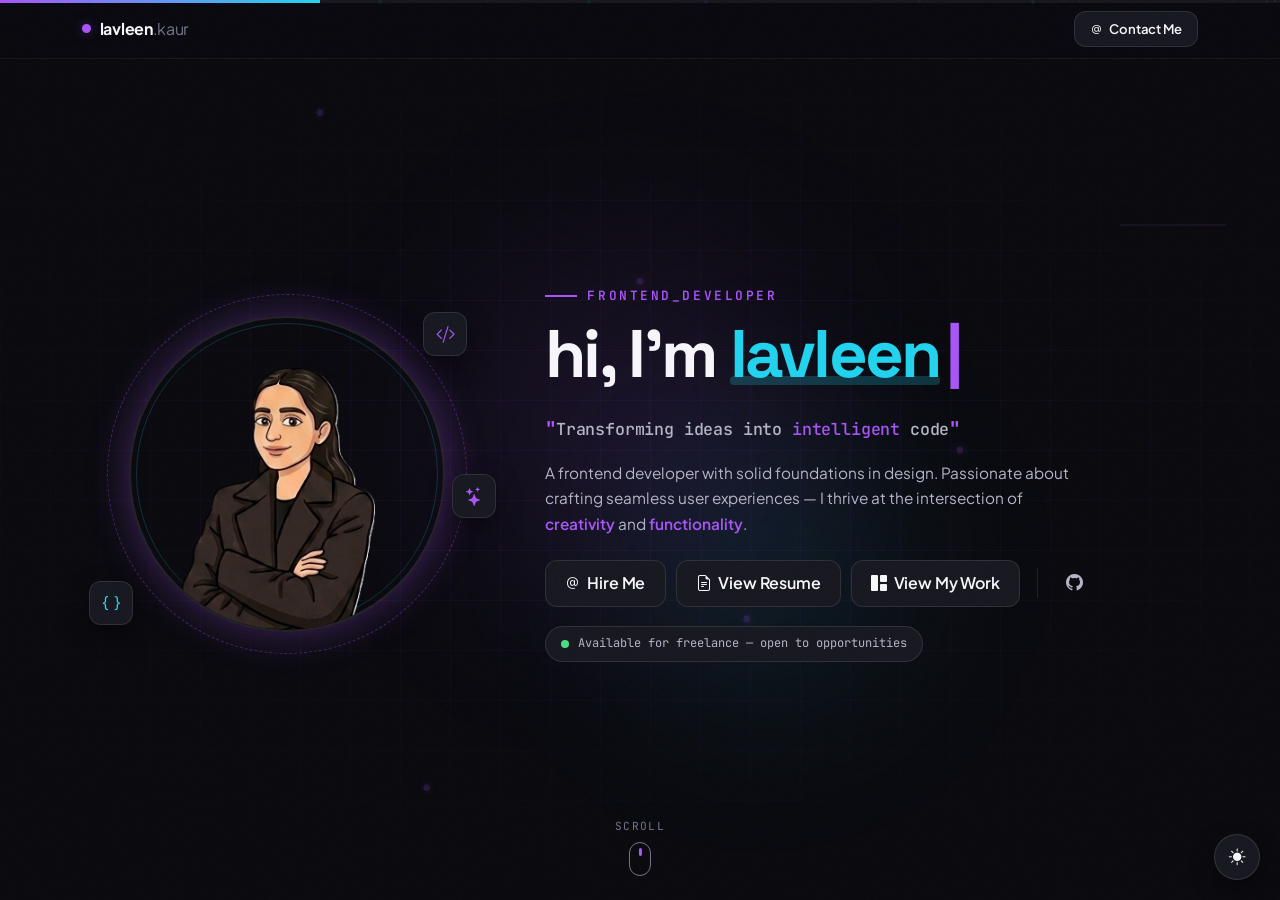
==== index.html @ 046f82e0 "Update project descriptions and types in index.html" ====
<!DOCTYPE html>
<html lang="en" data-theme="dark">

<head>
  <!-- ==== PRIMARY META ==== -->
  <meta charset="UTF-8" />
  <meta http-equiv="X-UA-Compatible" content="IE=edge" />
  <meta name="viewport" content="width=device-width, initial-scale=1.0, viewport-fit=cover" />
  <title>Lavleen Kaur | Frontend Developer Portfolio — HTML, CSS, Bootstrap, JavaScript</title>
  <meta name="description"
    content="Hey, I'm Lavleen — a frontend developer crafting seamless user experiences with HTML, CSS, Bootstrap, and JavaScript. Based in Chandigarh, open to freelance worldwide." />
  <meta name="keywords"
    content="Lavleen Kaur, Frontend Developer Chandigarh, Web Developer Punjab, HTML CSS JavaScript Developer, Bootstrap Developer, Figma to Code, Responsive Web Design, Freelance, BCA Student" />
  <meta name="author" content="Lavleen Kaur" />
  <meta name="robots" content="index, follow, max-image-preview:large" />
  <meta name="theme-color" content="#0a0a0f" />
  <link rel="canonical" href="https://lavleenkaur-13.github.io/lavleenkaur_portfolio/" />

  <!-- ==== OG / TWITTER ==== -->
  <meta property="og:type" content="website" />
  <meta property="og:url" content="https://lavleenkaur-13.github.io/lavleenkaur_portfolio/" />
  <meta property="og:title" content="Lavleen Kaur | Frontend Developer Portfolio" />
  <meta property="og:description"
    content="Hey, I'm Lavleen — a frontend developer crafting seamless user experiences." />
  <meta property="og:image"
    content="https://lavleenkaur-13.github.io/lavleenkaur_portfolio/og-image.svg" />
  <meta property="og:image:type" content="image/svg+xml" />
  <meta property="og:image:alt" content="Lavleen Kaur — Frontend Developer Portfolio" />
  <meta property="og:image:width" content="1200" />
  <meta property="og:image:height" content="630" />
  <meta property="og:site_name" content="Lavleen Kaur Portfolio" />
  <meta name="twitter:card" content="summary_large_image" />
  <meta name="twitter:title" content="Lavleen Kaur | Frontend Developer Portfolio" />
  <meta name="twitter:description" content="Frontend developer from Chandigarh. Open to freelance." />
  <meta name="twitter:image"
    content="https://lavleenkaur-13.github.io/lavleenkaur_portfolio/og-image.svg" />

  <!-- ==== ICONS ==== -->
  <link rel="icon" type="image/svg+xml" href="favicon.svg" />
  <link rel="apple-touch-icon" href="favicon.svg" />
  <link rel="manifest" href="site.webmanifest" />

  <!-- ==== FONTS ==== -->
  <link rel="preconnect" href="https://fonts.googleapis.com" />
  <link rel="preconnect" href="https://fonts.gstatic.com" crossorigin />
  <link rel="preconnect" href="https://cdn.jsdelivr.net" />
  <link
    href="https://fonts.googleapis.com/css2?family=Plus+Jakarta+Sans:wght@300;400;500;600;700;800&family=JetBrains+Mono:wght@400;500;600&family=Space+Grotesk:wght@500;600;700&display=swap"
    rel="stylesheet" />

  <!-- ==== BOOTSTRAP + ICONS ==== -->
  <link href="https://cdn.jsdelivr.net/npm/bootstrap@5.3.3/dist/css/bootstrap.min.css" rel="stylesheet" />
  <link rel="stylesheet" href="https://cdn.jsdelivr.net/npm/bootstrap-icons@1.11.3/font/bootstrap-icons.css" />

  <link rel="stylesheet" href="style.css" />

  <!-- ==== JSON-LD ==== -->
  <script type="application/ld+json">
  {
    "@context": "https://schema.org",
    "@type": "Person",
    "name": "Lavleen Kaur",
    "url": "https://lavleenkaur-13.github.io/lavleenkaur_portfolio/",
    "jobTitle": "Frontend Developer",
    "description": "Frontend Developer specializing in HTML5, CSS3, Bootstrap 5, and JavaScript.",
    "address": {"@type": "PostalAddress", "addressLocality": "Chandigarh", "addressRegion": "Chandigarh", "addressCountry": "IN"},
    "knowsAbout": ["HTML5", "CSS3", "Bootstrap 5", "JavaScript", "Responsive Web Design", "Figma to Code", "GitHub"],
    "affiliation": {"@type": "EducationalOrganization", "name": "Guru Kashi University"},
    "sameAs": ["https://github.com/lavleenkaur-13"]
  }
  </script>

  <script>
    (function () {
      var saved = localStorage.getItem('theme');
      if (saved === 'light') document.documentElement.setAttribute('data-theme', 'light');
    })();
  </script>

  <!-- ==== INLINE PAGE LOADER (renders before anything) ==== -->
  <style>
    #pageLoader {
      position: fixed;
      inset: 0;
      background: #0a0a0f;
      z-index: 99999;
      display: flex;
      align-items: center;
      justify-content: center;
      flex-direction: column;
      gap: 24px;
      transition: opacity 0.5s ease, visibility 0.5s ease;
    }

    html[data-theme="light"] #pageLoader {
      background: #fafafc;
    }

    #pageLoader.is-loaded {
      opacity: 0;
      visibility: hidden;
      pointer-events: none;
    }

    .pl-logo {
      width: 64px;
      height: 64px;
      border-radius: 14px;
      background: linear-gradient(135deg, #a855f7, #22d3ee);
      display: flex;
      align-items: center;
      justify-content: center;
      color: #0a0a0f;
      font-family: -apple-system, BlinkMacSystemFont, 'Segoe UI', Roboto, sans-serif;
      font-size: 28px;
      font-weight: 800;
      letter-spacing: -1px;
      animation: plPulse 1.4s ease-in-out infinite;
      box-shadow: 0 0 40px rgba(168, 85, 247, 0.4);
    }

    .pl-dots {
      display: flex;
      gap: 6px;
    }

    .pl-dots span {
      width: 6px;
      height: 6px;
      border-radius: 50%;
      background: #a855f7;
      animation: plDot 1.2s ease-in-out infinite;
    }

    .pl-dots span:nth-child(2) {
      animation-delay: 0.15s;
      background: #b375ed;
    }

    .pl-dots span:nth-child(3) {
      animation-delay: 0.3s;
      background: #22d3ee;
    }

    @keyframes plPulse {

      0%,
      100% {
        transform: scale(1);
        box-shadow: 0 0 40px rgba(168, 85, 247, 0.4);
      }

      50% {
        transform: scale(1.06);
        box-shadow: 0 0 60px rgba(168, 85, 247, 0.6);
      }
    }

    @keyframes plDot {

      0%,
      80%,
      100% {
        transform: scale(0.6);
        opacity: 0.4;
      }

      40% {
        transform: scale(1);
        opacity: 1;
      }
    }

    @media (prefers-reduced-motion: reduce) {

      .pl-logo,
      .pl-dots span {
        animation: none;
      }
    }
  </style>
</head>

<body>

  <div id="pageLoader" aria-hidden="true">
    <div class="pl-logo">LK</div>
    <div class="pl-dots"><span></span><span></span><span></span></div>
  </div>

  <script>
    // Hide loader when page is fully loaded
    window.addEventListener('load', function () {
      var loader = document.getElementById('pageLoader');
      if (loader) {
        setTimeout(function () { loader.classList.add('is-loaded'); }, 250);
        setTimeout(function () { loader.remove(); }, 900);
      }
    });
    // Safety: hide loader after 4s even if load event never fires
    setTimeout(function () {
      var loader = document.getElementById('pageLoader');
      if (loader) loader.classList.add('is-loaded');
    }, 4000);
  </script>

  <!-- ==== SCROLL PROGRESS BAR ==== -->
  <div class="scroll-progress" aria-hidden="true">
    <div class="scroll-progress-bar" id="scrollProgress"></div>
  </div>

  <!-- ==== CUSTOM CURSOR (desktop only, JS-driven) ==== -->
  <div class="cursor-dot" aria-hidden="true"></div>
  <div class="cursor-ring" aria-hidden="true"></div>

  <!-- ==== NOISE OVERLAY ==== -->
  <div class="noise-overlay" aria-hidden="true"></div>
  <!-- ==== THEME TOGGLE ==== -->
  <button id="themeToggle" class="theme-toggle" aria-label="Toggle theme">
    <i class="bi bi-sun-fill toggle-icon-sun"></i>
    <i class="bi bi-moon-stars-fill toggle-icon-moon"></i>
  </button>

  <!-- ==== MINIMAL NAVBAR — brand left, Contact right ==== -->
  <nav id="mainNav" class="navbar fixed-top custom-navbar">
    <div class="container d-flex justify-content-between align-items-center">
      <a class="navbar-brand" href="#" data-goto="0">
        <span class="brand-dot"></span><span class="brand-text">lavleen<span class="brand-accent">.kaur</span></span>
      </a>
      <a class="btn btn-primary-cta btn-sm" href="#" data-goto="3"><i class="bi bi-at"></i> Contact Me</a>
    </div>
  </nav>

  <!-- ==== GLOBAL ANIMATED BACKGROUND (behind all sections) ==== -->
  <div class="global-bg" aria-hidden="true">
    <div class="bg-grid"></div>
    <div class="bg-glow bg-glow-1"></div>
    <div class="bg-glow bg-glow-2"></div>
    <div class="bg-particles" id="particles"></div>
    <div class="bg-circuit">
      <svg viewBox="0 0 1200 800" xmlns="http://www.w3.org/2000/svg" preserveAspectRatio="none">
        <path class="circuit-path" d="M50,100 L300,100 L300,250 L600,250 L600,400 L900,400 L900,200 L1150,200"
          stroke="currentColor" stroke-width="1" fill="none" />
        <path class="circuit-path circuit-path-2" d="M100,700 L400,700 L400,550 L700,550 L700,650 L1100,650"
          stroke="currentColor" stroke-width="1" fill="none" />
        <circle class="circuit-node" cx="300" cy="100" r="3" fill="currentColor" />
        <circle class="circuit-node" cx="600" cy="250" r="3" fill="currentColor" />
        <circle class="circuit-node" cx="900" cy="400" r="3" fill="currentColor" />
        <circle class="circuit-node" cx="400" cy="700" r="3" fill="currentColor" />
        <circle class="circuit-node" cx="700" cy="550" r="3" fill="currentColor" />
      </svg>
    </div>
  </div>

  <!-- ==== SCROLL HINT (shows on hero) ==== -->
  <div class="scroll-hint" id="scrollHint">
    <span class="mono-font">scroll</span>
    <div class="scroll-mouse">
      <div class="scroll-mouse-dot"></div>
    </div>
  </div>

  <!-- =====================================
       FULLSCREEN SECTIONS
       ===================================== -->
  <main class="fullpage" id="fullpage">

    <!-- ============= SECTION 0 — HERO ============= -->
    <section class="page" data-section="0" id="hero">
      <div class="page-content">
        <div class="hero-split">
          <!-- LEFT: Bitmoji -->
          <div class="hero-left">
            <div class="bitmoji-wrap" data-anim="zoom-rotate">
              <div class="bitmoji-ring"></div>
              <div class="bitmoji-ring bitmoji-ring-2"></div>
              <div class="bitmoji-inner">
                <img src="bitmoji.png" alt="Lavleen's Bitmoji waving"
                  onerror="this.style.display='none';this.nextElementSibling.style.display='flex';" />
                <div class="avatar-fallback" style="display:none;">
                  <span class="wave-emoji">👋</span>
                </div>
              </div>
              <div class="float-badge float-badge-1" data-anim="float-in" data-delay="3">
                <i class="bi bi-code-slash"></i>
              </div>
              <div class="float-badge float-badge-2" data-anim="float-in" data-delay="4">
                <i class="bi bi-braces"></i>
              </div>
              <div class="float-badge float-badge-3" data-anim="float-in" data-delay="5">
                <i class="bi bi-stars"></i>
              </div>
            </div>
          </div>

          <!-- RIGHT: Text content -->
          <div class="hero-right">
            <p class="hero-eyebrow mono-font" data-anim="slide-right" data-delay="1">
              <span class="eyebrow-dash"></span>
              <span data-scramble>FRONTEND_DEVELOPER</span>
            </p>

            <h1 class="hero-greeting" data-anim="type-effect" data-delay="2">
              <span class="visually-hidden">Lavleen Kaur — Frontend Developer in Chandigarh, India</span>
              <span class="type-line" aria-hidden="true">hi, I'm <span class="hero-name">lavleen</span><span
                  class="type-cursor">|</span></span>
            </h1>

            <p class="hero-tagline mono-font" data-anim="blur-up" data-delay="3">
              <span class="quote-mark">"</span>Transforming ideas into <span class="accent-text">intelligent</span>
              code<span class="quote-mark">"</span>
            </p>

            <p class="hero-desc" data-anim="blur-up" data-delay="4">
              A frontend developer with solid foundations in design.
              Passionate about crafting seamless user experiences — I thrive at the
              intersection of <em>creativity</em> and <em>functionality</em>.
            </p>

            <div class="hero-cta" data-anim="stagger-up" data-delay="5">
              <a href="https://mail.google.com/mail/?view=cm&fs=1&to=lavleen.kaur17@gmail.com" target="_blank"
                rel="noopener" class="btn btn-primary-cta stagger-item">
                <i class="bi bi-at" aria-hidden="true"></i> Hire Me
              </a>
              <a href="lavleen-kaur-resume.pdf" target="_blank" rel="noopener"
                class="btn btn-secondary-cta stagger-item" aria-label="View Lavleen Kaur's resume (opens in new tab)">
                <i class="bi bi-file-earmark-text" aria-hidden="true"></i> View Resume
              </a>
              <a href="#" data-goto="2" class="btn btn-secondary-cta stagger-item">
                <i class="bi bi-grid-1x2-fill" aria-hidden="true"></i> View My Work
              </a>
              <span class="cta-divider stagger-item"></span>
              <div class="hero-socials stagger-item">
                <a href="https://github.com/lavleenkaur-13" target="_blank" rel="noopener" class="social-link"
                  aria-label="GitHub"><i class="bi bi-github"></i></a>
                <!-- <a href="#" target="_blank" rel="noopener" class="social-link" aria-label="Dribbble"><i
                    class="bi bi-dribbble"></i></a> -->
              </div>
            </div>

            <div class="status-pill mono-font" data-anim="slide-up-bounce" data-delay="6">
              <span class="status-dot"></span> Available for freelance — open to opportunities
            </div>
          </div>
        </div>
      </div>
    </section>

    <!-- ============= SECTION 1 — SKILLS ============= -->
    <section class="page section-alt" data-section="1" id="skills">
      <div class="page-content">

        <div class="section-header text-center mb-3" data-anim="split-up">
          <p class="section-tag mono-font"><span class="tag-bracket">[</span> 01 / SKILLS <span
              class="tag-bracket">]</span></p>
          <h2 class="section-title" data-glitch="Things I work with">Things I work with</h2>
          <p class="section-subtitle">Frontend skillset to help you ship beautiful, fast websites.</p>
          <p class="skills-hint mono-font" data-anim="blur-up" data-delay="2">
            <i class="bi bi-cursor-fill"></i> click the icons to learn what each tool does
          </p>
        </div>

        <div class="row g-3 g-md-4 folder-grid stagger-grid" data-anim="stagger-grid" data-delay="1">

          <!-- Folder 1 — Web Markup -->
          <div class="col-6 col-md-3 stagger-item">
            <div class="folder-card folder-clean">
              <span class="fc-number mono-font">01</span>
              <div class="fc-clean-body">
                <div class="fc-folder-wrap">
                  <svg viewBox="0 0 120 90" xmlns="http://www.w3.org/2000/svg" class="fc-folder-svg">
                    <defs>
                      <linearGradient id="fcg1a" x1="0" y1="0" x2="0" y2="1">
                        <stop offset="0%" stop-color="#c084fc" />
                        <stop offset="100%" stop-color="#7c3aed" />
                      </linearGradient>
                    </defs>
                    <path d="M4,28 L4,20 Q4,16 8,16 L42,16 Q46,16 48,20 L52,28 Z" fill="url(#fcg1a)" opacity="0.7" />
                    <rect x="4" y="28" width="112" height="58" rx="8" fill="url(#fcg1a)" />
                  </svg>
                </div>
                <h3 class="fc-clean-title">Markup &amp; Styling</h3>
                <div class="fc-tech-list">
                  <button class="fc-tech-btn" data-lang="HTML5"
                    data-note="Imagine any website as a house—HTML is the foundation and the walls. Every heading, button, image, and link is built using HTML. Without HTML, no webpage can exist."
                    data-color="#E34F26">
                    <svg viewBox="0 0 24 24">
                      <path fill="#E34F26"
                        d="M1.5 0h21l-1.91 21.563L11.977 24l-8.564-2.438L1.5 0zm7.031 9.75l-.232-2.718 10.059.003.23-2.622L5.412 4.41l.698 8.01h9.126l-.326 3.426-2.91.804-2.955-.81-.188-2.11H6.248l.33 4.171L12 19.351l5.379-1.443.744-8.157H8.531z" />
                    </svg>
                    HTML5
                  </button>
                  <span class="fc-dot">·</span>
                  <button class="fc-tech-btn" data-lang="CSS3"
                    data-note="If HTML is the structure of a house, then CSS is its interior design. Colors, fonts, spacing, and animations—everything that makes a website beautiful and stylish is done with CSS."
                    data-color="#1572B6">
                    <svg viewBox="0 0 24 24">
                      <path fill="#1572B6"
                        d="M1.5 0h21l-1.91 21.563L11.977 24l-8.565-2.438L1.5 0zm17.09 4.413L5.41 4.41l.213 2.622 10.125.002-.255 2.716h-6.64l.24 2.573h6.182l-.366 3.523-2.91.804-2.956-.81-.188-2.11h-2.61l.29 3.855L12 19.288l5.373-1.53L18.59 4.414z" />
                    </svg>
                    CSS3
                  </button>
                  <span class="fc-dot">·</span>
                  <button class="fc-tech-btn" data-lang="Bootstrap"
                    data-note="Bootstrap is a ready-made toolkit—like IKEA furniture. It provides pre-built buttons, grids, and navbars that you can use directly. With it, building a website becomes about 3x faster."
                    data-color="#7952B3">
                    <svg viewBox="0 0 24 24">
                      <path fill="#7952B3"
                        d="M11.77 11.24H9.956V8.202h2.152c1.103 0 1.704.46 1.704 1.45 0 1.06-.706 1.586-2.04 1.586zm.357 1.55H9.957v3.341h2.222c1.358 0 2.08-.594 2.08-1.69 0-1.061-.65-1.65-2.132-1.65zM24 11.39v1.218c-1.128.108-1.978.32-2.738.954-1.04.866-1.494 2.34-1.494 4.96v3.06c0 1.388-.45 1.81-1.51 1.81H1.74c-1.061 0-1.51-.421-1.51-1.81v-3.06c0-2.62-.42-4.094-1.46-4.96-.76-.633-1.61-.846-2.738-.954V11.39c1.128-.108 1.978-.32 2.738-.954 1.04-.866 1.46-2.34 1.46-4.96V2.42c0-1.387.45-1.81 1.51-1.81h16.518c1.06 0 1.51.421 1.51 1.81v3.056c0 2.62.453 4.094 1.494 4.96.76.634 1.61.846 2.738.954zm-7.137 5.005c0-1.595-1.123-2.474-3.077-2.677v-.06c1.435-.222 2.396-1.084 2.396-2.41 0-1.55-1.224-2.553-3.482-2.553h-4.388v9.93h4.673c2.343 0 3.878-1.063 3.878-2.802z" />
                    </svg>
                    Bootstrap
                  </button>
                </div>
              </div>
            </div>
          </div>

          <!-- Folder 2 — Programming -->
          <div class="col-6 col-md-3 stagger-item">
            <div class="folder-card folder-clean">
              <span class="fc-number mono-font">02</span>
              <div class="fc-clean-body">
                <div class="fc-folder-wrap">
                  <svg viewBox="0 0 120 90" xmlns="http://www.w3.org/2000/svg" class="fc-folder-svg">
                    <defs>
                      <linearGradient id="fcg2a" x1="0" y1="0" x2="0" y2="1">
                        <stop offset="0%" stop-color="#67e8f9" />
                        <stop offset="100%" stop-color="#0e7490" />
                      </linearGradient>
                    </defs>
                    <path d="M4,28 L4,20 Q4,16 8,16 L42,16 Q46,16 48,20 L52,28 Z" fill="url(#fcg2a)" opacity="0.7" />
                    <rect x="4" y="28" width="112" height="58" rx="8" fill="url(#fcg2a)" />
                  </svg>
                </div>
                <h3 class="fc-clean-title">Programming</h3>
                <div class="fc-tech-list">
                  <button class="fc-tech-btn" data-lang="JavaScript"
                    data-note="JavaScript brings websites to life. HTML gives structure, CSS handles style — JavaScript adds the behavior. I use vanilla JS for DOM manipulation, form validation, smooth animations, and dynamic UI interactions across all my client projects."
                    data-color="#F7DF1E">
                    <svg viewBox="0 0 24 24">
                      <path fill="#F7DF1E"
                        d="M0 0h24v24H0V0zm22.034 18.276c-.175-1.095-.888-2.015-3.003-2.873-.736-.345-1.554-.585-1.797-1.14-.091-.33-.105-.51-.046-.705.15-.646.915-.84 1.515-.66.39.12.75.42.976.9 1.034-.676 1.034-.676 1.755-1.125-.27-.42-.404-.601-.586-.78-.63-.705-1.469-1.065-2.834-1.034l-.705.089c-.676.165-1.32.525-1.71 1.005-1.14 1.291-.811 3.541.569 4.471 1.365 1.02 3.361 1.244 3.616 2.205.24 1.17-.87 1.545-1.966 1.41-.811-.18-1.26-.586-1.755-1.336l-1.83 1.051c.21.48.45.689.81 1.109 1.74 1.756 6.09 1.666 6.871-1.004.029-.09.24-.705.074-1.65l.046.067zm-8.983-7.245h-2.248c0 1.938-.009 3.864-.009 5.805 0 1.232.063 2.363-.138 2.711-.33.689-1.18.601-1.566.48-.396-.196-.597-.466-.83-.855-.063-.105-.11-.196-.127-.196l-1.825 1.125c.305.63.75 1.172 1.324 1.517.855.51 2.004.675 3.207.405.783-.226 1.458-.691 1.811-1.411.51-.93.402-2.07.397-3.346.012-2.054 0-4.109 0-6.179l.004-.056z" />
                    </svg>
                    JavaScript
                  </button>
                  <span class="fc-dot">·</span>
                  <button class="fc-tech-btn" data-lang="jQuery"
                    data-note="jQuery is a lightweight JavaScript library that makes DOM manipulation, event handling, and AJAX requests easier. I use it in Laravel-based client projects (like ProRaabta admin panel) where DataTables, form validation, and quick interactivity benefit from jQuery's simple syntax."
                    data-color="#0769AD">
                    <svg viewBox="0 0 24 24">
                      <path fill="#0769AD"
                        d="M2.114 7.566c-2.71 3.9-2.395 8.97.272 12.973.187.286.394.572.601.844l.215.272c.058.072.122.144.18.215.064.072.144.158.215.23.064.071.121.143.193.207l.022.022c.071.071.143.143.215.222.057.057.108.115.165.165.072.072.151.144.222.215l.187.165.014.022.043.029c.072.064.151.122.222.193l.215.187c.071.058.143.115.222.165.072.058.143.122.215.165l.029.029.022.014.151.108c.072.058.151.108.222.165l.029.022.014.014c.057.043.115.072.165.108.079.057.165.108.244.165l.029.022.014.014c.072.043.143.087.215.122.072.043.151.087.222.13.014.014.014.014.014.014l.057.022c.087.05.165.094.244.135.043.022.087.043.13.064l.022.022c.087.043.165.087.244.122.029.022.058.029.087.043l.014.022.064.022c.087.043.165.072.244.108.029.022.064.029.094.043h.014l.064.022c.087.029.165.057.244.087.029.014.064.029.087.029h.014l.072.022c.079.029.151.057.222.072.043.014.087.029.122.029h.014l.072.022c.072.014.143.022.215.029.043.014.087.014.122.022h.029l.072.014c.057.014.122.014.187.014.043 0 .087.014.13.014h.029l.057.022c.064 0 .122.014.187.014.043 0 .087.014.122.014h.043l.064.014c.057 0 .115.014.165.014h.165l.057.014c.057 0 .108.014.165.014h.215l.043.014c.057 0 .115.014.165.014l.272.014h2.395L7.594 12.36S5.16 13.61 3.844 12.86c-1.316-.752-2.092-2.165-1.73-5.294z" />
                    </svg>
                    jQuery
                  </button>
                </div>
              </div>
            </div>
          </div>

          <!-- Folder 3 — Responsive Design -->
          <div class="col-6 col-md-3 stagger-item">
            <div class="folder-card folder-clean">
              <span class="fc-number mono-font">03</span>
              <div class="fc-clean-body">
                <div class="fc-folder-wrap">
                  <svg viewBox="0 0 120 90" xmlns="http://www.w3.org/2000/svg" class="fc-folder-svg">
                    <defs>
                      <linearGradient id="fcg3a" x1="0" y1="0" x2="0" y2="1">
                        <stop offset="0%" stop-color="#c084fc" />
                        <stop offset="100%" stop-color="#22d3ee" />
                      </linearGradient>
                    </defs>
                    <path d="M4,28 L4,20 Q4,16 8,16 L42,16 Q46,16 48,20 L52,28 Z" fill="url(#fcg3a)" opacity="0.7" />
                    <rect x="4" y="28" width="112" height="58" rx="8" fill="url(#fcg3a)" />
                  </svg>
                </div>
                <h3 class="fc-clean-title">Responsive Design</h3>
                <div class="fc-tech-list">
                  <button class="fc-tech-btn" data-lang="Media Queries"
                    data-note="Media queries are the rules I write to make a website adapt to every screen — phone, tablet, and desktop. I follow a mobile-first approach: build the base layout for small screens, then layer in breakpoints (typically 576px, 768px, 992px, 1200px) to enhance for larger viewports."
                    data-color="#a855f7">
                    <svg viewBox="0 0 24 24">
                      <path fill="#a855f7"
                        d="M9.4 16.6 4.8 12l4.6-4.6L8 6l-6 6 6 6 1.4-1.4zm5.2 0 4.6-4.6-4.6-4.6L16 6l6 6-6 6-1.4-1.4z" />
                    </svg>
                    Media Queries
                  </button>
                  <span class="fc-dot">·</span>
                  <button class="fc-tech-btn" data-lang="Flexbox"
                    data-note="Flexbox is my go-to CSS layout system for one-dimensional alignment — navbars, button rows, card lists, footers. With flex-direction, justify-content, and align-items, I can build responsive components that adjust spacing automatically as the screen size changes."
                    data-color="#22d3ee">
                    <svg viewBox="0 0 24 24">
                      <path fill="#22d3ee"
                        d="M3 5h2v14H3V5zm4 0h2v14H7V5zm4 0h2v14h-2V5zm4 0h2v14h-2V5zm4 0h2v14h-2V5z" />
                    </svg>
                    Flexbox
                  </button>
                  <span class="fc-dot">·</span>
                  <button class="fc-tech-btn" data-lang="CSS Grid"
                    data-note="CSS Grid handles two-dimensional layouts — rows and columns together. I use it for full-page layouts, image galleries, and complex dashboards where Flexbox alone would need too many nested wrappers. grid-template-columns and gap make the code clean and easy to maintain."
                    data-color="#f5f5fa">
                    <svg viewBox="0 0 24 24">
                      <path fill="currentColor" d="M4 4h7v7H4V4zm0 9h7v7H4v-7zm9-9h7v7h-7V4zm0 9h7v7h-7v-7z" />
                    </svg>
                    CSS Grid
                  </button>
                </div>
              </div>
            </div>
          </div>

          <!-- Folder 4 — Tools & Workflow -->
          <div class="col-6 col-md-3 stagger-item">
            <div class="folder-card folder-clean">
              <span class="fc-number mono-font">04</span>
              <div class="fc-clean-body">
                <div class="fc-folder-wrap">
                  <svg viewBox="0 0 120 90" xmlns="http://www.w3.org/2000/svg" class="fc-folder-svg">
                    <defs>
                      <linearGradient id="fcg4a" x1="0" y1="0" x2="0" y2="1">
                        <stop offset="0%" stop-color="#67e8f9" />
                        <stop offset="100%" stop-color="#a855f7" />
                      </linearGradient>
                    </defs>
                    <path d="M4,28 L4,20 Q4,16 8,16 L42,16 Q46,16 48,20 L52,28 Z" fill="url(#fcg4a)" opacity="0.7" />
                    <rect x="4" y="28" width="112" height="58" rx="8" fill="url(#fcg4a)" />
                  </svg>
                </div>
                <h3 class="fc-clean-title">Tools &amp; Workflow</h3>
                <div class="fc-tech-list">
                  <button class="fc-tech-btn" data-lang="Git &amp; GitHub"
                    data-note="Git is the version control system I use for every project. GitHub hosts my repositories and makes it easy to share code with clients. I commit regularly with clear messages, use branches for new features, and rely on Git history to track exactly what changed and when."
                    data-color="#ffffff">
                    <svg viewBox="0 0 24 24">
                      <path fill="currentColor"
                        d="M12 .297c-6.63 0-12 5.373-12 12 0 5.303 3.438 9.8 8.205 11.385.6.113.82-.258.82-.577 0-.285-.01-1.04-.015-2.04-3.338.724-4.042-1.61-4.042-1.61C4.422 18.07 3.633 17.7 3.633 17.7c-1.087-.744.084-.729.084-.729 1.205.084 1.838 1.236 1.838 1.236 1.07 1.835 2.809 1.305 3.495.998.108-.776.417-1.305.76-1.605-2.665-.3-5.466-1.332-5.466-5.93 0-1.31.465-2.38 1.235-3.22-.135-.303-.54-1.523.105-3.176 0 0 1.005-.322 3.3 1.23.96-.267 1.98-.399 3-.405 1.02.006 2.04.138 3 .405 2.28-1.552 3.285-1.23 3.285-1.23.645 1.653.24 2.873.12 3.176.765.84 1.23 1.91 1.23 3.22 0 4.61-2.805 5.625-5.475 5.92.42.36.81 1.096.81 2.22 0 1.606-.015 2.896-.015 3.286 0 .315.21.69.825.57C20.565 22.092 24 17.592 24 12.297c0-6.627-5.373-12-12-12" />
                    </svg>
                    Git &amp; GitHub
                  </button>
                  <span class="fc-dot">·</span>
                  <button class="fc-tech-btn" data-lang="VS Code"
                    data-note="VS Code is my daily code editor. Set up with Live Server, Prettier, ESLint, and a few productivity extensions, it lets me write, debug, and preview code in one place. Integrated terminal and Git tools make my workflow fast and uninterrupted."
                    data-color="#22d3ee">
                    <svg viewBox="0 0 24 24">
                      <path fill="#22d3ee"
                        d="M23.15 2.587L18.21.21a1.494 1.494 0 0 0-1.705.29l-9.46 8.63-4.12-3.128a.999.999 0 0 0-1.276.057L.327 7.261A1 1 0 0 0 .326 8.74L3.899 12 .326 15.26a1 1 0 0 0 .001 1.479L1.65 17.94a.999.999 0 0 0 1.276.057l4.12-3.128 9.46 8.63a1.492 1.492 0 0 0 1.704.29l4.942-2.377A1.5 1.5 0 0 0 24 20.06V3.939a1.5 1.5 0 0 0-.85-1.352zm-5.146 14.861L10.826 12l7.178-5.448v10.896z" />
                    </svg>
                    VS Code
                  </button>
                  <span class="fc-dot">·</span>
                  <button class="fc-tech-btn" data-lang="Chrome DevTools"
                    data-note="Chrome DevTools is where I debug, inspect, and test every site I build. I use the Elements panel for CSS tweaks, the Console for JS errors, the Network tab to check API calls and load performance, and the device toolbar to verify responsive layouts on different screen sizes."
                    data-color="#4285F4">
                    <svg viewBox="0 0 24 24">
                      <path fill="#4285F4"
                        d="M12 0C8.21 0 4.831 1.757 2.632 4.501l3.953 6.848A5.454 5.454 0 0 1 12 6.545h10.691A12 12 0 0 0 12 0zM1.931 5.47A11.943 11.943 0 0 0 0 12c0 6.012 4.42 10.991 10.189 11.864l3.953-6.847a5.45 5.45 0 0 1-6.865-2.29zm13.342 2.166a5.446 5.446 0 0 1 1.45 7.09l.002.001h-.002l-5.344 9.257c.206.01.413.016.621.016 6.627 0 12-5.373 12-12 0-1.54-.29-3.011-.818-4.364zM12 16.364a4.364 4.364 0 1 1 0-8.728 4.364 4.364 0 0 1 0 8.728z" />
                    </svg>
                    DevTools
                  </button>
                  <span class="fc-dot">·</span>
                  <button class="fc-tech-btn" data-lang="Figma to Code"
                    data-note="When a designer hands me a Figma file, I convert it into pixel-perfect, responsive code. I work with auto-layouts, components, and design tokens so the final website matches every spacing, color, and typography choice from the design."
                    data-color="#F24E1E">
                    <svg viewBox="0 0 24 24">
                      <path fill="#F24E1E"
                        d="M15.852 8.981h-4.588V0h4.588c2.476 0 4.49 2.014 4.49 4.49s-2.014 4.491-4.49 4.491zM12.735 7.51h3.117c1.665 0 3.019-1.355 3.019-3.019s-1.355-3.019-3.019-3.019h-3.117V7.51zm0 1.471H8.148c-2.476 0-4.49-2.014-4.49-4.49S5.672 0 8.148 0h4.588v8.981zm-4.587-7.51c-1.665 0-3.019 1.355-3.019 3.019s1.354 3.02 3.019 3.02h3.117V1.471H8.148zm4.587 15.019H8.148c-2.476 0-4.49-2.014-4.49-4.49s2.014-4.49 4.49-4.49h4.588v8.98zM8.148 8.981c-1.665 0-3.019 1.355-3.019 3.019s1.355 3.019 3.019 3.019h3.117V8.981H8.148zM8.172 24c-2.489 0-4.515-2.014-4.515-4.49s2.014-4.49 4.49-4.49h4.588v4.441c0 2.503-2.047 4.539-4.563 4.539zm-.024-7.51a3.023 3.023 0 0 0-3.019 3.019c0 1.665 1.365 3.019 3.044 3.019 1.705 0 3.093-1.376 3.093-3.068v-2.97H8.148zm7.704 0h-.098c-2.476 0-4.49-2.014-4.49-4.49s2.014-4.49 4.49-4.49h.098c2.476 0 4.49 2.014 4.49 4.49s-2.014 4.49-4.49 4.49zm-.097-7.509c-1.665 0-3.019 1.355-3.019 3.019s1.355 3.019 3.019 3.019h.098c1.665 0 3.019-1.355 3.019-3.019s-1.355-3.019-3.019-3.019h-.098z" />
                    </svg>
                    Figma to Code
                  </button>
                  <span class="fc-dot">·</span>
                  <button class="fc-tech-btn" data-lang="FileZilla"
                    data-note="FileZilla is an FTP tool I use to push websites live and upload design edits. Whenever a client requests revisions on a live site — updated images, copy changes, or CSS tweaks — FileZilla lets me push those files directly to the server."
                    data-color="#BF0000">
                    <svg viewBox="0 0 24 24">
                      <path fill="#BF0000"
                        d="M3 3h18v2H3zm0 4h18v2H3zm0 4h12v2H3zm0 4h12v2H3zm0 4h8v2H3zm14-4l4 4-4 4v-3h-4v-2h4z" />
                    </svg>
                    FileZilla
                  </button>
                </div>
              </div>
            </div>
          </div>

        </div>
      </div>

      <!-- ── SKILL NOTE POPUP (global, one instance) ── -->
      <div class="skill-popup" id="skillPopup" role="dialog" aria-modal="true" aria-hidden="true">
        <div class="skill-popup-inner">
          <button class="skill-popup-close" id="skillPopupClose" aria-label="Close"><i class="bi bi-x"></i></button>
          <div class="skill-popup-icon" id="skillPopupIcon"></div>
          <h4 class="skill-popup-name mono-font" id="skillPopupName"></h4>
          <p class="skill-popup-text" id="skillPopupText"></p>
          <p class="skill-popup-hint">// tap anywhere outside to close</p>
        </div>
      </div>

    </section>

    <!-- ============= SECTION 2 — PROJECTS ============= -->
    <section class="page" data-section="2" id="projects">

      <div class="page-content">
        <div class="section-header text-center mb-4" data-anim="split-up">
          <p class="section-tag mono-font"><span class="tag-bracket">[</span> 02 / PROJECTS <span
              class="tag-bracket">]</span></p>
          <h2 class="section-title" data-glitch="Featured projects">Featured projects</h2>
          <p class="section-subtitle">A handful of pieces I'm proud of.</p>
        </div>

        <div class="row g-3 stagger-grid" data-anim="stagger-grid" data-delay="1">
          <div class="col-md-6 stagger-item slide-from-left">
            <article class="project-card">
              <div class="project-thumb">
                <div class="project-thumb-inner project-cosmic">
                  <img src="cosmicgalaxy.png"
                    alt="Cosmic Galaxy — space-themed streetwear e-commerce site with auth, orders, and wishlist built"
                    class="project-thumb-img" onerror="this.style.display='none'">
                </div>
              </div>
              <div class="project-body">
                <div class="d-flex justify-content-between align-items-start">
                  <h3 class="project-name">Cosmic Galaxy</h3>
                  <!-- <span class="project-year mono-font">2025</span> -->
                </div>
                <p class="project-type mono-font">E-Commerce / Streetwear</p>
                <p class="project-desc">Space-themed streetwear store with auth, orders, and wishlist.</p>
                <div class="project-links">
                  <a href="https://lavleenkaur-13.github.io/cosmic-galaxy/" class="btn btn-sm btn-primary-cta"
                    target="_blank" rel="noopener"><i class="bi bi-box-arrow-up-right"></i> Live</a>
                  <a href="https://github.com/lavleenkaur-13/cosmic-galaxy" class="btn btn-sm btn-secondary-cta"
                    target="_blank" rel="noopener"><i class="bi bi-github"></i> Code</a>
                </div>
              </div>
            </article>
          </div>
          <div class="col-md-6 stagger-item slide-from-right">
            <article class="project-card">
              <div class="project-thumb">
                <div class="project-thumb-inner project-pehnawa">
                  <img src="pehnawapanjab.png"
                    alt="Pehnawa Panjab — Punjabi heritage fashion brand website built with Bootstrap 5"
                    class="project-thumb-img" onerror="this.style.display='none'">
                </div>
              </div>
              <div class="project-body">
                <div class="d-flex justify-content-between align-items-start">
                  <h3 class="project-name">Pehnawa Panjab</h3>
                  <!-- <span class="project-year mono-font">2025</span> -->
                </div>
                <p class="project-type mono-font">Fashion / Brand</p>
                <p class="project-desc">Polished brand website with full Bootstrap and SEO setup.</p>
                <div class="project-links">
                  <a href="https://lavleenkaur-13.github.io/pehnawapanjab/" class="btn btn-sm btn-primary-cta"
                    target="_blank" rel="noopener"><i class="bi bi-box-arrow-up-right"></i> Live</a>
                  <a href="https://github.com/lavleenkaur-13/pehnawapanjab" class="btn btn-sm btn-secondary-cta"
                    target="_blank" rel="noopener"><i class="bi bi-github"></i> Code</a>
                </div>
              </div>
            </article>
          </div>
          <div class="col-md-6 stagger-item slide-from-left">
            <article class="project-card">
              <div class="project-thumb">
                <div class="project-thumb-inner project-seoulie">
                  <img src="seoulie.png"
                    alt="Seoulie — Korean fashion landing page with pastel design system and smooth scroll interactions"
                    class="project-thumb-img" onerror="this.style.display='none'">
                </div>
              </div>
              <div class="project-body">
                <div class="d-flex justify-content-between align-items-start">
                  <h3 class="project-name">Seoulie</h3>
                  <!-- <span class="project-year mono-font">2025</span> -->
                </div>
                <p class="project-type mono-font">Lifestyle / Landing</p>
                <p class="project-desc">Clean modern landing page with Bootstrap 5 and smooth interactions.</p>
                <div class="project-links">
                  <a href="https://lavleenkaur-13.github.io/Seoulie/" class="btn btn-sm btn-primary-cta" target="_blank"
                    rel="noopener"><i class="bi bi-box-arrow-up-right"></i> Live</a>
                  <a href="https://github.com/lavleenkaur-13/Seoulie" class="btn btn-sm btn-secondary-cta"
                    target="_blank" rel="noopener"><i class="bi bi-github"></i> Code</a>
                </div>
              </div>
            </article>
          </div>
          <div class="col-md-6 stagger-item slide-from-right">
            <article class="project-card">
              <div class="project-thumb">
                <div class="project-thumb-inner project-loaflab">
                  <img src="loaflab.png"
                    alt="Loaf Lab — interactive mobile app UI prototype for an artisan bakery with dark and lime green design system"
                    class="project-thumb-img" onerror="this.style.display='none'">
                </div>
              </div>
              <div class="project-body">
                <div class="d-flex justify-content-between align-items-start">
                  <h3 class="project-name">Loaf Lab</h3>
                  <!-- <span class="project-year mono-font">2024</span> -->
                </div>
                <p class="project-type mono-font">Bakery / Landing/p>
                <p class="project-desc">Interactive bakery landing page  with dark/lime aesthetic.</p>
                <div class="project-links">
                  <a href="https://lavleenkaur-13.github.io/loaflab/" class="btn btn-sm btn-primary-cta" target="_blank"
                    rel="noopener"><i class="bi bi-box-arrow-up-right"></i> Live</a>
                  <a href="https://github.com/lavleenkaur-13/loaflab" class="btn btn-sm btn-secondary-cta"
                    target="_blank" rel="noopener"><i class="bi bi-github"></i> Code</a>
                </div>
              </div>
            </article>
          </div>
        </div>

        <div class="text-center mt-3" data-anim="slide-up-bounce" data-delay="2">
          <a href="https://github.com/lavleenkaur-13" class="btn btn-outline-cta" target="_blank" rel="noopener">
            <i class="bi bi-github"></i> View all on GitHub <i class="bi bi-arrow-up-right ms-1"></i>
          </a>
        </div>
      </div>
    </section>

    <!-- ============= SECTION 3 — CONTACT ============= -->
    <section class="page page-contact" data-section="3" id="contact">

      <div class="page-content">
        <div class="row g-4 align-items-center">
          <div class="col-lg-7" data-anim="split-up">
            <p class="section-tag mono-font"><span class="tag-bracket">[</span> 03 / CONTACT <span
                class="tag-bracket">]</span></p>
            <h2 class="footer-title" data-glitch="Let's build together.">Let's build something <span
                class="hero-name">together</span>.</h2>
            <p class="footer-sub">Fill in the form or reach out directly. I respond within 24 hours.</p>

            <form class="contact-form" id="contactForm" action="https://api.web3forms.com/submit" method="POST"
              novalidate>

              <input type="hidden" name="access_key" value="fc17d8c7-90be-4986-8ab4-76efc776805b">
              <input type="hidden" name="subject" value="New portfolio inquiry from {{name}}">
              <input type="hidden" name="from_name" value="Lavleen Kaur Portfolio">
              <input type="checkbox" name="botcheck" class="form-honeypot" tabindex="-1" autocomplete="off"
                aria-hidden="true">

              <div class="row g-2">
                <div class="col-md-6">
                  <label for="contact-name" class="visually-hidden">Your name</label>
                  <input type="text" id="contact-name" name="name" class="form-control" placeholder="Your name"
                    autocomplete="name" minlength="2" maxlength="80" required />
                </div>
                <div class="col-md-6">
                  <label for="contact-email" class="visually-hidden">Your email</label>
                  <input type="email" id="contact-email" name="email" class="form-control" placeholder="you@example.com"
                    autocomplete="email" required />
                </div>
                <div class="col-12">
                  <label for="contact-message" class="visually-hidden">Your message</label>
                  <textarea id="contact-message" name="message" class="form-control" rows="3"
                    placeholder="Tell me about your project..." minlength="10" maxlength="2000" required></textarea>
                </div>
                <div class="col-12">
                  <button type="submit" class="btn btn-primary-cta btn-lg" id="contactSubmit" aria-label="Send message">
                    <span class="contact-submit-text">Send message</span>
                    <i class="bi bi-send ms-1" aria-hidden="true"></i>
                  </button>
                </div>
                <div class="col-12">
                  <div class="form-status" id="formStatus" role="status" aria-live="polite"></div>
                </div>
              </div>
            </form>
          </div>

          <div class="col-lg-5" data-anim="zoom-rotate" data-delay="1">
            <div class="footer-card">

              <div class="footer-avatar mono-font">LK</div>
              <h3 class="footer-name">Lavleen Kaur</h3>
              <p class="footer-role mono-font">Frontend Developer</p>
              <p class="footer-bio">Open to freelance projects
                worldwide.</p>
              <div class="footer-socials">
                <a href="https://github.com/lavleenkaur-13" target="_blank" rel="noopener" aria-label="GitHub"><i
                    class="bi bi-github" aria-hidden="true"></i></a>
                <a href="mailto:lavleen.kaur17@gmail.com" aria-label="Email Lavleen"><i class="bi bi-envelope"
                    aria-hidden="true"></i></a>
              </div>
            </div>
          </div>
        </div>

        <p class="copyright-strip mono-font small muted text-center mt-4" data-anim="slide-up-bounce" data-delay="2">
          © <span id="copyrightYear">2026</span> Lavleen Kaur. <span class="accent-text">{</span> crafted with care
          <span class="accent-text">}</span>
        </p>
      </div>
    </section>

  </main>

  <script src="https://cdn.jsdelivr.net/npm/bootstrap@5.3.3/dist/js/bootstrap.bundle.min.js"></script>
  <script src="main.js"></script>
</body>

</html>
---- style.css ----
/* ============================================================
   LAVLEEN KAUR — PORTFOLIO (Optimized animated edition)
   Lightweight • Smooth • No GPU-killers
   ============================================================ */

/* ============================================================
   1. DESIGN TOKENS
   ============================================================ */
:root,
[data-theme="dark"] {
  --bg-base: #0a0a0f;
  --bg-elevated: #131319;
  --bg-card: #181821;
  --bg-card-hover: #1e1e28;
  --bg-input: #14141a;

  --text-primary: #f5f5fa;
  --text-secondary: #b4b4c4;
  --text-muted: #74748a;
  --text-dim: #4a4a58;

  --accent: #a855f7;
  --accent-hover: #b66bff;
  --accent-soft: rgba(168, 85, 247, 0.16);
  --accent-glow: rgba(168, 85, 247, 0.35);

  --accent-2: #22d3ee;
  --accent-2-soft: rgba(34, 211, 238, 0.14);
  --accent-2-glow: rgba(34, 211, 238, 0.35);

  --name-color: #22d3ee;

  --border-subtle: rgba(255, 255, 255, 0.06);
  --border-default: rgba(255, 255, 255, 0.1);
  --border-strong: rgba(255, 255, 255, 0.18);

  --grid-line: rgba(168, 85, 247, 0.05);

  --shadow-md: 0 8px 24px rgba(0, 0, 0, 0.4);

  --toggle-bg: #181821;
  --toggle-border: rgba(255, 255, 255, 0.12);
}

[data-theme="light"] {
  --bg-base: #fafafc;
  --bg-elevated: #f0f0f5;
  --bg-card: #ffffff;
  --bg-card-hover: #fafafb;
  --bg-input: #f5f5fa;

  --text-primary: #0a0a0f;
  --text-secondary: #494957;
  --text-muted: #7a7a8a;
  --text-dim: #b3b3bf;

  --accent: #8b5cf6;
  --accent-hover: #9b6dff;
  --accent-soft: rgba(139, 92, 246, 0.1);
  --accent-glow: rgba(139, 92, 246, 0.2);

  --accent-2: #0891b2;
  --accent-2-soft: rgba(8, 145, 178, 0.1);
  --accent-2-glow: rgba(8, 145, 178, 0.2);

  --name-color: #0891b2;

  --border-subtle: rgba(0, 0, 0, 0.05);
  --border-default: rgba(0, 0, 0, 0.1);
  --border-strong: rgba(0, 0, 0, 0.18);

  --grid-line: rgba(139, 92, 246, 0.05);

  --shadow-md: 0 8px 24px rgba(139, 92, 246, 0.08);

  --toggle-bg: #ffffff;
  --toggle-border: rgba(0, 0, 0, 0.12);
}

/* ============================================================
   2. BASE
   ============================================================ */
* {
  box-sizing: border-box;
}

html,
body {
  margin: 0;
  padding: 0;
  height: 100%;
  width: 100%;
  overflow: hidden;
  overscroll-behavior: none;
}

body {
  font-family: 'Plus Jakarta Sans', system-ui, -apple-system, sans-serif;
  background: var(--bg-base);
  color: var(--text-primary);
  font-size: 16px;
  line-height: 1.6;
  font-weight: 400;
  -webkit-font-smoothing: antialiased;
  transition: background-color 0.3s ease, color 0.3s ease;
}

/* Hide default cursor on desktop (custom cursor takes over) */
@media (hover: hover) and (min-width: 992px) {

  body,
  a,
  button,
  input,
  textarea,
  .folder-card {
    cursor: none;
  }

  input,
  textarea {
    cursor: text;
  }
}

::selection {
  background: var(--accent);
  color: #fff;
}

.mono-font {
  font-family: 'JetBrains Mono', monospace;
}

.muted {
  color: var(--text-muted);
}

.accent-text {
  color: var(--accent);
}

.hero-name {
  color: var(--name-color);
  position: relative;
  display: inline-block;
}

.hero-name::after {
  content: '';
  position: absolute;
  bottom: 0.06em;
  left: 0;
  right: 0;
  height: 0.12em;
  background: var(--accent-2);
  opacity: 0.22;
  z-index: -1;
  border-radius: 4px;
}

/* ============================================================
   3. SCROLL PROGRESS
   ============================================================ */
.scroll-progress {
  position: fixed;
  top: 0;
  left: 0;
  width: 100%;
  height: 3px;
  background: var(--border-subtle);
  z-index: 1200;
}

.scroll-progress-bar {
  height: 100%;
  width: 0;
  background: linear-gradient(90deg, var(--accent), var(--accent-2));
  transition: width 0.4s cubic-bezier(0.2, 0.7, 0.2, 1);
}

/* ============================================================
   3b. CUSTOM CURSOR (desktop only)
   ============================================================ */
.cursor-dot,
.cursor-ring {
  position: fixed;
  top: 0;
  left: 0;
  pointer-events: none;
  z-index: 9999;
  border-radius: 50%;
  transform: translate(-50%, -50%);
  will-change: transform;
  opacity: 0;
}

.cursor-dot {
  width: 6px;
  height: 6px;
  background: var(--accent);
  transition: width 0.2s, height 0.2s, background 0.2s, opacity 0.3s;
}

.cursor-ring {
  width: 32px;
  height: 32px;
  border: 1.5px solid var(--accent);
  transition: width 0.25s, height 0.25s, border-color 0.25s, opacity 0.3s;
}

.cursor-ring.is-hovering {
  width: 54px;
  height: 54px;
  border-color: var(--accent-2);
  background: var(--accent-soft);
}

.cursor-dot.is-hovering {
  width: 4px;
  height: 4px;
}

@media (hover: none),
(max-width: 991.98px) {

  .cursor-dot,
  .cursor-ring {
    display: none !important;
  }
}

/* ============================================================
   3c. NOISE OVERLAY (subtle film grain)
   ============================================================ */
.noise-overlay {
  position: fixed;
  inset: 0;
  pointer-events: none;
  z-index: 9998;
  opacity: 0.025;
  background-image: url("data:image/svg+xml,%3Csvg viewBox='0 0 200 200' xmlns='http://www.w3.org/2000/svg'%3E%3Cfilter id='n'%3E%3CfeTurbulence type='fractalNoise' baseFrequency='0.9' numOctaves='3' /%3E%3C/filter%3E%3Crect width='100%25' height='100%25' filter='url(%23n)' /%3E%3C/svg%3E");
  mix-blend-mode: overlay;
}

/* ============================================================
   3d. SCROLL HINT (animated mouse at bottom of hero)
   ============================================================ */
.scroll-hint {
  position: fixed;
  bottom: 1.5rem;
  left: 50%;
  transform: translateX(-50%);
  z-index: 1050;
  display: flex;
  flex-direction: column;
  align-items: center;
  gap: 0.4rem;
  color: var(--text-muted);
  font-size: 0.7rem;
  letter-spacing: 0.12em;
  text-transform: uppercase;
  opacity: 1;
  transition: opacity 0.4s ease;
  pointer-events: none;
}

.scroll-hint.hidden {
  opacity: 0;
}

.scroll-mouse {
  width: 22px;
  height: 34px;
  border: 1.5px solid var(--text-muted);
  border-radius: 12px;
  display: flex;
  justify-content: center;
  padding-top: 5px;
}

.scroll-mouse-dot {
  width: 3px;
  height: 8px;
  background: var(--accent);
  border-radius: 2px;
  animation: scrollMouseDot 1.8s ease-in-out infinite;
}

@keyframes scrollMouseDot {
  0% {
    transform: translateY(0);
    opacity: 1;
  }

  60% {
    transform: translateY(10px);
    opacity: 0;
  }

  100% {
    transform: translateY(0);
    opacity: 0;
  }
}

/* ============================================================
   4. FULLPAGE
   ============================================================ */
.fullpage {
  position: fixed;
  inset: 0;
  width: 100%;
  height: 100vh;
  height: 100dvh;
}

.page {
  position: absolute;
  inset: 0;
  width: 100%;
  height: 100vh;
  height: 100dvh;
  display: flex;
  align-items: center;
  justify-content: center;
  padding: 80px 1.5rem 2rem;
  opacity: 0;
  transform: translateY(100%);
  transition: transform 0.8s cubic-bezier(0.7, 0, 0.3, 1),
    opacity 0.8s cubic-bezier(0.7, 0, 0.3, 1);
  overflow-y: auto;
  overflow-x: hidden;
  -webkit-overflow-scrolling: touch;
  z-index: 1;
}

.page.is-active {
  opacity: 1;
  transform: translateY(0);
  z-index: 2;
}

.page.is-prev {
  opacity: 0;
  transform: translateY(-100%);
  z-index: 1;
}

/* ============================================================
   4b. GLOBAL BACKGROUND (covers all sections, single render)
   ============================================================ */
.global-bg {
  position: fixed;
  inset: 0;
  width: 100%;
  height: 100vh;
  height: 100dvh;
  pointer-events: none;
  z-index: 0;
  overflow: hidden;
}

/* Subtle tint on alternating sections, but transparent enough to see bg through */
.section-alt {
  background: transparent;
}

/* Page content above global bg */
.page>* {
  position: relative;
  z-index: 2;
}

.page {
  background: transparent;
}

/* Re-stack: UI elements always above content */
.scroll-progress {
  z-index: 1200;
}

.custom-navbar {
  z-index: 1000;
}

.theme-toggle {
  z-index: 1100;
}

.scroll-hint {
  z-index: 1050;
}

.noise-overlay {
  z-index: 9998;
}

.cursor-dot,
.cursor-ring {
  z-index: 9999;
}

.page-content {
  width: 100%;
  max-width: 1140px;
  margin: 0 auto;
  position: relative;
  z-index: 3;
}

/* Special: projects page needs more breathing room */
#projects {
  align-items: flex-start;
  padding-top: 90px;
}

/* ============================================================
   5. BACKGROUND LAYERS (lightweight)
   ============================================================ */
.bg-grid {
  position: absolute;
  inset: 0;
  background-image:
    linear-gradient(var(--grid-line) 1px, transparent 1px),
    linear-gradient(90deg, var(--grid-line) 1px, transparent 1px);
  background-size: 50px 50px;
  mask-image: radial-gradient(ellipse 80% 60% at center, black 30%, transparent 90%);
  -webkit-mask-image: radial-gradient(ellipse 80% 60% at center, black 30%, transparent 90%);
  pointer-events: none;
  z-index: 1;
  animation: gridPan 80s linear infinite;
}

.bg-grid-subtle {
  opacity: 0.5;
  background-size: 70px 70px;
}

@keyframes gridPan {
  from {
    background-position: 0 0;
  }

  to {
    background-position: 50px 50px;
  }
}

.bg-glow {
  position: absolute;
  pointer-events: none;
  z-index: 1;
  border-radius: 50%;
  filter: blur(80px);
}

.bg-glow-1 {
  top: 20%;
  left: 30%;
  width: 500px;
  height: 500px;
  background: radial-gradient(circle, var(--accent-soft), transparent 70%);
  animation: glowFloat1 12s ease-in-out infinite;
}

.bg-glow-2 {
  bottom: 15%;
  right: 25%;
  width: 400px;
  height: 400px;
  background: radial-gradient(circle, var(--accent-2-soft), transparent 70%);
  animation: glowFloat2 14s ease-in-out infinite;
}

.bg-glow-corner {
  top: -10%;
  right: -10%;
  width: 600px;
  height: 600px;
  background: radial-gradient(circle, var(--accent-soft), transparent 60%);
}

.bg-glow-corner-2 {
  top: auto;
  bottom: -10%;
  right: auto;
  left: -10%;
  background: radial-gradient(circle, var(--accent-2-soft), transparent 60%);
}

@keyframes glowFloat1 {

  0%,
  100% {
    transform: translate(0, 0) scale(1);
    opacity: 0.8;
  }

  50% {
    transform: translate(40px, -25px) scale(1.1);
    opacity: 1;
  }
}

@keyframes glowFloat2 {

  0%,
  100% {
    transform: translate(0, 0) scale(1);
    opacity: 0.7;
  }

  50% {
    transform: translate(-30px, 30px) scale(1.15);
    opacity: 1;
  }
}

/* === Floating particles (hero only) === */
.bg-particles {
  position: absolute;
  inset: 0;
  pointer-events: none;
  z-index: 1;
  overflow: hidden;
}

.particle {
  position: absolute;
  width: 3px;
  height: 3px;
  border-radius: 50%;
  background: var(--accent);
  box-shadow: 0 0 8px var(--accent-glow);
  opacity: 0.6;
  animation: floatParticle linear infinite;
}

.particle.particle-cyan {
  background: var(--accent-2);
  box-shadow: 0 0 8px var(--accent-2-glow);
}

@keyframes floatParticle {
  0% {
    transform: translateY(100vh) translateX(0);
    opacity: 0;
  }

  10% {
    opacity: 0.7;
  }

  90% {
    opacity: 0.7;
  }

  100% {
    transform: translateY(-10vh) translateX(50px);
    opacity: 0;
  }
}

/* === Animated SVG circuit lines === */
.bg-circuit {
  position: absolute;
  inset: 0;
  pointer-events: none;
  z-index: 1;
  color: var(--accent);
  opacity: 0.18;
}

.bg-circuit svg {
  width: 100%;
  height: 100%;
}

.circuit-path {
  stroke-dasharray: 1500;
  stroke-dashoffset: 1500;
  animation: drawCircuit 8s ease-in-out infinite;
}

.circuit-path-2 {
  animation-delay: 1.5s;
}

@keyframes drawCircuit {
  0% {
    stroke-dashoffset: 1500;
    opacity: 0;
  }

  20% {
    opacity: 1;
  }

  60% {
    stroke-dashoffset: 0;
    opacity: 1;
  }

  100% {
    stroke-dashoffset: -1500;
    opacity: 0;
  }
}

.circuit-node {
  filter: drop-shadow(0 0 4px currentColor);
  animation: nodePulse 2s ease-in-out infinite;
  transform-origin: center;
  transform-box: fill-box;
}

.circuit-node:nth-child(3) {
  animation-delay: 0.4s;
}

.circuit-node:nth-child(4) {
  animation-delay: 0.8s;
}

.circuit-node:nth-child(5) {
  animation-delay: 1.2s;
}

.circuit-node:nth-child(6) {
  animation-delay: 1.6s;
}

.circuit-node:nth-child(7) {
  animation-delay: 2s;
}

@keyframes nodePulse {

  0%,
  100% {
    transform: scale(1);
    opacity: 0.5;
  }

  50% {
    transform: scale(2);
    opacity: 1;
  }
}

/* ============================================================
   6. HERO SPLIT LAYOUT
   ============================================================ */
.hero-split {
  display: grid;
  grid-template-columns: 0.85fr 1.3fr;
  gap: 2.5rem;
  align-items: center;
}

.hero-left {
  display: flex;
  justify-content: center;
  align-items: center;
}

.hero-right {
  display: flex;
  flex-direction: column;
  align-items: flex-start;
}

/* ============================================================
   7. BITMOJI BLOCK
   ============================================================ */
.bitmoji-wrap {
  position: relative;
  width: 360px;
  height: 360px;
  display: flex;
  align-items: center;
  justify-content: center;
}

.bitmoji-inner {
  position: relative;
  z-index: 3;
  width: 88%;
  height: 88%;
  border-radius: 50%;
  overflow: hidden;
  display: flex;
  align-items: center;
  justify-content: center;
  background: transparent;
  border: 2px solid var(--border-default);
  box-shadow: 0 0 40px var(--accent-glow);
  animation: bitmojiBob 6s ease-in-out infinite;
}

.bitmoji-inner img {
  width: 100%;
  height: 100%;
  object-fit: cover;
  border-radius: 50%;
}

.avatar-fallback {
  width: 100%;
  height: 100%;
  background: radial-gradient(circle at 50% 30%, #c084fc, #a855f7 50%, #4c1d95 100%);
  border-radius: 50%;
  display: flex;
  align-items: center;
  justify-content: center;
  font-size: 90px;
}

.wave-emoji {
  display: inline-block;
  transform-origin: 70% 70%;
  animation: wave 2.5s ease-in-out infinite;
}

@keyframes wave {

  0%,
  100% {
    transform: rotate(0);
  }

  10%,
  30% {
    transform: rotate(14deg);
  }

  20% {
    transform: rotate(-8deg);
  }

  40% {
    transform: rotate(10deg);
  }

  50% {
    transform: rotate(0);
  }
}

@keyframes bitmojiBob {

  0%,
  100% {
    transform: translateY(0);
  }

  50% {
    transform: translateY(-10px);
  }
}

.bitmoji-ring {
  position: absolute;
  inset: 0;
  border: 1.5px dashed var(--accent);
  border-radius: 50%;
  opacity: 0.35;
  animation: ringRotate 30s linear infinite;
}

.bitmoji-ring-2 {
  inset: 8%;
  border-style: solid;
  border-color: var(--accent-2);
  border-width: 1px;
  opacity: 0.2;
  animation: ringRotate 40s linear infinite reverse;
}

@keyframes ringRotate {
  from {
    transform: rotate(0);
  }

  to {
    transform: rotate(360deg);
  }
}

/* Floating badges */
.float-badge {
  position: absolute;
  width: 44px;
  height: 44px;
  border-radius: 12px;
  background: var(--bg-card);
  border: 1px solid var(--border-default);
  display: flex;
  align-items: center;
  justify-content: center;
  color: var(--accent);
  font-size: 1.2rem;
  z-index: 4;
  box-shadow: var(--shadow-md);
}

.float-badge-1 {
  top: 5%;
  right: 0;
  animation: badgeFloat1 5s ease-in-out infinite;
}

.float-badge-2 {
  bottom: 8%;
  left: -5%;
  animation: badgeFloat2 6s ease-in-out infinite;
  color: var(--accent-2);
}

.float-badge-3 {
  top: 50%;
  right: -8%;
  animation: badgeFloat3 7s ease-in-out infinite;
}

@keyframes badgeFloat1 {

  0%,
  100% {
    transform: translateY(0) rotate(-8deg);
  }

  50% {
    transform: translateY(-15px) rotate(8deg);
  }
}

@keyframes badgeFloat2 {

  0%,
  100% {
    transform: translateY(0) rotate(12deg);
  }

  50% {
    transform: translateY(-15px) rotate(-8deg);
  }
}

@keyframes badgeFloat3 {

  0%,
  100% {
    transform: translateX(0) rotate(-5deg);
  }

  50% {
    transform: translateX(15px) rotate(8deg);
  }
}

/* ============================================================
   8. HERO TEXT
   ============================================================ */
.hero-eyebrow {
  display: inline-flex;
  align-items: center;
  gap: 0.65rem;
  color: var(--accent);
  font-size: 0.8rem;
  font-weight: 600;
  letter-spacing: 0.2em;
  margin-bottom: 0.85rem;
}

.eyebrow-dash {
  width: 32px;
  height: 1.5px;
  background: var(--accent);
}

.hero-greeting {
  font-family: 'Space Grotesk', 'Plus Jakarta Sans', sans-serif;
  font-size: clamp(2.4rem, 5.5vw, 4.2rem);
  font-weight: 700;
  letter-spacing: -0.04em;
  line-height: 1.02;
  margin: 0 0 0.8rem;
  color: var(--text-primary);
  text-align: left;
}

.type-line {
  display: inline-block;
  position: relative;
}

.type-cursor {
  display: inline-block;
  color: var(--accent);
  margin-left: 0.1em;
  animation: cursorBlink 1s steps(2) infinite;
}

@keyframes cursorBlink {

  0%,
  49% {
    opacity: 1;
  }

  50%,
  100% {
    opacity: 0;
  }
}

/* Tagline (italic quote) */
.hero-tagline {
  font-size: clamp(0.95rem, 1.3vw, 1.05rem);
  color: var(--text-secondary);
  margin: 0 0 1rem;
  font-weight: 500;
  letter-spacing: -0.01em;
  text-align: left;
}

.hero-tagline .quote-mark {
  color: var(--accent);
  font-weight: 700;
  font-size: 1.15em;
}

.hero-desc {
  font-size: clamp(0.92rem, 1.2vw, 1rem);
  color: var(--text-secondary);
  max-width: 540px;
  margin: 0 0 1.5rem;
  line-height: 1.65;
  text-align: left;
}

.hero-desc em {
  font-style: normal;
  color: var(--accent);
  font-weight: 600;
}

.hero-cta {
  display: flex;
  align-items: center;
  flex-wrap: wrap;
  gap: 0.65rem;
  margin-bottom: 1.25rem;
}

.cta-divider {
  width: 1px;
  height: 30px;
  background: var(--border-default);
  margin: 0 0.4rem;
}

.hero-socials {
  display: flex;
  gap: 0.25rem;
}

.social-link {
  width: 40px;
  height: 40px;
  display: flex;
  align-items: center;
  justify-content: center;
  border-radius: 10px;
  color: var(--text-secondary);
  font-size: 1.05rem;
  text-decoration: none;
  transition: all 0.25s ease;
}

.social-link:hover {
  background: var(--bg-card);
  color: var(--accent);
  transform: translateY(-2px);
}

.status-pill {
  display: inline-flex;
  align-items: center;
  gap: 0.55rem;
  background: var(--bg-card);
  border: 1px solid var(--border-default);
  color: var(--text-secondary);
  padding: 0.45rem 0.95rem;
  border-radius: 999px;
  font-size: 0.75rem;
}

.status-dot {
  width: 8px;
  height: 8px;
  border-radius: 50%;
  background: #4ade80;
  animation: pulseDot 2s infinite;
}

@keyframes pulseDot {
  0% {
    box-shadow: 0 0 0 0 rgba(74, 222, 128, 0.6);
  }

  70% {
    box-shadow: 0 0 0 8px rgba(74, 222, 128, 0);
  }
}

/* ============================================================
   9. BUTTONS
   ============================================================ */
.btn {
  font-family: inherit;
  font-weight: 600;
  letter-spacing: -0.01em;
  border-radius: 12px;
  padding: 0.65rem 1.2rem;
  transition: all 0.25s ease;
  border: 1px solid transparent;
  display: inline-flex;
  align-items: center;
  gap: 0.4rem;
  white-space: nowrap;
  cursor: pointer;
  text-decoration: none;
}

.btn-lg {
  padding: 0.85rem 1.6rem;
  font-size: 1rem;
}

.btn-sm {
  padding: 0.42rem 0.95rem;
  font-size: 0.82rem;
}

.btn-primary-cta {
  background: var(--bg-card);
  color: var(--text-primary);
  border: 1px solid var(--border-default);
}

.btn-primary-cta:hover {
  background: var(--accent);
  color: #fff;
  border-color: var(--accent);
  transform: translateY(-2px);
  box-shadow: 0 8px 20px var(--accent-glow);
}

.btn-secondary-cta {
  background: var(--bg-card);
  color: var(--text-primary);
  border: 1px solid var(--border-default);
}

.btn-secondary-cta:hover {
  background: var(--bg-card-hover);
  border-color: var(--accent);
  color: var(--accent);
  transform: translateY(-2px);
}

.btn-outline-cta {
  background: transparent;
  color: var(--text-primary);
  border: 1px solid var(--border-strong);
}

.btn-outline-cta:hover {
  background: var(--accent);
  color: #fff;
  border-color: var(--accent);
  transform: translateY(-2px);
}

/* ============================================================
   10. THEME TOGGLE
   ============================================================ */
.theme-toggle {
  position: fixed;
  bottom: 1.25rem;
  right: 1.25rem;
  z-index: 1100;
  width: 46px;
  height: 46px;
  border-radius: 50%;
  background: var(--toggle-bg);
  border: 1px solid var(--toggle-border);
  color: var(--text-primary);
  display: flex;
  align-items: center;
  justify-content: center;
  cursor: pointer;
  box-shadow: var(--shadow-md);
  transition: all 0.3s ease;
  font-size: 1.05rem;
}

.theme-toggle:hover {
  transform: translateY(-3px);
  border-color: var(--accent);
  color: var(--accent);
}

.toggle-icon-sun,
.toggle-icon-moon {
  position: absolute;
  transition: opacity 0.25s ease, transform 0.25s ease;
}

[data-theme="dark"] .toggle-icon-sun {
  opacity: 1;
  transform: rotate(0);
}

[data-theme="dark"] .toggle-icon-moon {
  opacity: 0;
  transform: rotate(-90deg);
}

[data-theme="light"] .toggle-icon-sun {
  opacity: 0;
  transform: rotate(90deg);
}

[data-theme="light"] .toggle-icon-moon {
  opacity: 1;
  transform: rotate(0);
}

/* ============================================================
   11. NAVBAR (minimal — brand left + contact right)
   ============================================================ */
.custom-navbar {
  background: color-mix(in srgb, var(--bg-base) 75%, transparent);
  backdrop-filter: blur(20px) saturate(180%);
  -webkit-backdrop-filter: blur(20px) saturate(180%);
  border-bottom: 1px solid var(--border-subtle);
  padding: 0.7rem 0;
  z-index: 1000;
}

.navbar-brand {
  color: var(--text-primary) !important;
  font-size: 1rem;
  font-weight: 700;
  letter-spacing: -0.02em;
  display: inline-flex;
  align-items: center;
  gap: 0.55rem;
  text-decoration: none;
}

.brand-dot {
  width: 9px;
  height: 9px;
  border-radius: 50%;
  background: var(--accent);
  display: inline-block;
  box-shadow: 0 0 12px var(--accent-glow);
  animation: brandPulse 3s ease-in-out infinite;
}

@keyframes brandPulse {

  0%,
  100% {
    box-shadow: 0 0 12px var(--accent-glow);
    transform: scale(1);
  }

  50% {
    box-shadow: 0 0 22px var(--accent-glow);
    transform: scale(1.1);
  }
}

.brand-accent {
  color: var(--text-muted);
  font-weight: 400;
}

/* ============================================================
   12. SECTION HEADERS
   ============================================================ */
.section-header {
  max-width: 720px;
  margin: 0 auto;
}

.section-tag {
  color: var(--accent);
  font-size: 0.78rem;
  font-weight: 600;
  letter-spacing: 0.12em;
  margin-bottom: 0.4rem;
  text-transform: uppercase;
}

.tag-bracket {
  color: var(--accent-2);
  font-weight: 700;
  margin: 0 0.2em;
}

.section-title {
  font-family: 'Space Grotesk', sans-serif;
  font-size: clamp(1.9rem, 4vw, 2.6rem);
  font-weight: 700;
  letter-spacing: -0.04em;
  line-height: 1.05;
  margin-bottom: 0.5rem;
  color: var(--text-primary);
  position: relative;
  display: inline-block;
}

/* Glitch effect on section titles when section becomes active */
.section-title[data-glitch],
.footer-title[data-glitch] {
  position: relative;
}

.section-title[data-glitch]::before,
.section-title[data-glitch]::after,
.footer-title[data-glitch]::before,
.footer-title[data-glitch]::after {
  content: attr(data-glitch);
  position: absolute;
  top: 0;
  left: 0;
  width: 100%;
  pointer-events: none;
  opacity: 0;
}

.page.is-active .section-title[data-glitch]::before,
.page.is-active .footer-title[data-glitch]::before {
  color: var(--accent);
  animation: glitchA 1.2s ease-out 0.6s 1;
}

.page.is-active .section-title[data-glitch]::after,
.page.is-active .footer-title[data-glitch]::after {
  color: var(--accent-2);
  animation: glitchB 1.2s ease-out 0.6s 1;
}

@keyframes glitchA {

  0%,
  100% {
    opacity: 0;
    transform: translate(0, 0);
  }

  20% {
    opacity: 0.7;
    transform: translate(-3px, 1px);
    clip-path: inset(20% 0 60% 0);
  }

  40% {
    opacity: 0.5;
    transform: translate(2px, -1px);
    clip-path: inset(50% 0 30% 0);
  }

  60% {
    opacity: 0.6;
    transform: translate(-2px, 2px);
    clip-path: inset(10% 0 75% 0);
  }

  80% {
    opacity: 0.3;
    transform: translate(1px, 0);
    clip-path: inset(70% 0 10% 0);
  }
}

@keyframes glitchB {

  0%,
  100% {
    opacity: 0;
    transform: translate(0, 0);
  }

  20% {
    opacity: 0.5;
    transform: translate(3px, -1px);
    clip-path: inset(50% 0 30% 0);
  }

  40% {
    opacity: 0.7;
    transform: translate(-2px, 1px);
    clip-path: inset(20% 0 65% 0);
  }

  60% {
    opacity: 0.4;
    transform: translate(2px, -2px);
    clip-path: inset(70% 0 15% 0);
  }

  80% {
    opacity: 0.6;
    transform: translate(-1px, 0);
    clip-path: inset(10% 0 80% 0);
  }
}

.section-subtitle {
  color: var(--text-secondary);
  font-size: 0.96rem;
  margin-bottom: 0;
}

/* ============================================================
   13. FOLDER SKILL CARDS — clean screenshot-style + click popup
   ============================================================ */

/* Skills hint line */
.skills-hint {
  display: inline-flex;
  align-items: center;
  gap: 0.45rem;
  color: var(--accent-2);
  font-size: 0.72rem;
  letter-spacing: 0.08em;
  margin-top: 0.5rem;
  opacity: 0.8;
}

.folder-grid {
  max-width: 1080px;
  margin: 0 auto;
}

/* ── Base card shell ── */
.folder-card {
  background: var(--bg-card);
  border: 1px solid var(--border-default);
  border-radius: 16px;
  height: 100%;
  position: relative;
  overflow: hidden;
  transition: border-color 0.3s ease, transform 0.3s ease, box-shadow 0.3s ease;
}

.folder-card::after {
  content: '';
  position: absolute;
  inset: 0;
  background: radial-gradient(circle at 50% 0%, var(--accent-soft), transparent 65%);
  opacity: 0;
  transition: opacity 0.4s ease;
  pointer-events: none;
}

.folder-card:hover {
  border-color: var(--accent);
  transform: translateY(-6px);
  box-shadow: 0 20px 48px var(--accent-soft), 0 4px 16px rgba(0, 0, 0, 0.3);
}

.folder-card:hover::after {
  opacity: 1;
}

/* ── Clean folder style (screenshot design) ── */
.folder-clean {
  padding: 1.5rem 1.35rem 1.35rem;
}

/* Number badge top-right */
.fc-number {
  position: absolute;
  top: 0.9rem;
  right: 0.9rem;
  font-size: 0.65rem;
  font-weight: 700;
  color: var(--accent);
  background: var(--accent-soft);
  border: 1px solid var(--accent);
  border-radius: 20px;
  padding: 0.1rem 0.5rem;
  letter-spacing: 0.06em;
  opacity: 0.8;
}

.fc-clean-body {
  display: flex;
  flex-direction: column;
  align-items: center;
  gap: 0.85rem;
}

/* Folder visual */
.fc-folder-wrap {
  width: 100%;
  display: flex;
  justify-content: center;
}

.fc-folder-svg {
  width: 100%;
  max-width: 110px;
  height: auto;
  filter: drop-shadow(0 6px 18px rgba(0, 0, 0, 0.35));
  transition: transform 0.4s cubic-bezier(0.34, 1.56, 0.64, 1);
}

.folder-card:hover .fc-folder-svg {
  transform: translateY(-5px) scale(1.06);
}

/* Title */
.fc-clean-title {
  font-family: 'JetBrains Mono', monospace;
  font-size: 0.9rem;
  font-weight: 700;
  color: var(--text-primary);
  letter-spacing: -0.01em;
  margin: 0;
  text-align: center;
}

/* Tech list row — dot-separated, clickable */
.fc-tech-list {
  display: flex;
  flex-direction: column;
  align-items: flex-start;
  justify-content: center;
  gap: 0.4rem;
}

.fc-dot {
  display: none;
}

/* Each tech button */
.fc-tech-btn {
  display: inline-flex;
  align-items: center;
  gap: 0.28rem;
  background: none;
  border: none;
  padding: 0.18rem 0.25rem;
  border-radius: 6px;
  cursor: pointer;
  color: var(--text-secondary);
  font-family: 'JetBrains Mono', monospace;
  font-size: 0.68rem;
  font-weight: 600;
  letter-spacing: 0.03em;
  transition: color 0.2s ease, background 0.2s ease, transform 0.2s ease;
  line-height: 1;
}

.fc-tech-btn svg {
  width: 13px;
  height: 13px;
  flex-shrink: 0;
}

.fc-tech-btn:hover {
  color: var(--text-primary);
  background: var(--accent-soft);
  transform: translateY(-1px);
}

.fc-tech-btn:active {
  transform: scale(0.94);
}

.fc-tech-btn.is-active {
  color: var(--accent);
  background: var(--accent-soft);
}

/* ============================================================
   13b. SKILL NOTE POPUP
   ============================================================ */
.skill-popup {
  position: fixed;
  inset: 0;
  z-index: 2000;
  display: flex;
  align-items: center;
  justify-content: center;
  padding: 1.5rem;
  pointer-events: none;
  opacity: 0;
  transition: opacity 0.25s ease;
}

.skill-popup.is-open {
  pointer-events: all;
  opacity: 1;
}

/* Dark backdrop */
.skill-popup::before {
  content: '';
  position: absolute;
  inset: 0;
  background: rgba(10, 10, 15, 0.72);
  backdrop-filter: blur(6px);
  -webkit-backdrop-filter: blur(6px);
  z-index: 0;
  opacity: 0;
  transition: opacity 0.25s ease;
}

.skill-popup.is-open::before {
  opacity: 1;
}

.skill-popup-inner {
  position: relative;
  z-index: 1;
  background: var(--bg-card);
  border: 1px solid var(--border-default);
  border-radius: 20px;
  padding: 2rem 2rem 1.75rem;
  max-width: 360px;
  width: 100%;
  text-align: center;
  transform: translateY(20px) scale(0.94);
  transition: transform 0.3s cubic-bezier(0.34, 1.56, 0.64, 1), opacity 0.25s ease;
  opacity: 0;
  box-shadow: 0 32px 80px rgba(0, 0, 0, 0.6), 0 0 0 1px var(--border-subtle);
}

.skill-popup.is-open .skill-popup-inner {
  transform: translateY(0) scale(1);
  opacity: 1;
}

/* Accent glow line at the top */
.skill-popup-inner::before {
  content: '';
  position: absolute;
  top: 0;
  left: 10%;
  right: 10%;
  height: 2px;
  background: linear-gradient(90deg, transparent, var(--popup-accent, var(--accent)), transparent);
  border-radius: 0 0 4px 4px;
  opacity: 0.8;
}

.skill-popup-close {
  position: absolute;
  top: 0.75rem;
  right: 0.75rem;
  width: 28px;
  height: 28px;
  border-radius: 50%;
  background: var(--bg-elevated);
  border: 1px solid var(--border-default);
  color: var(--text-muted);
  display: flex;
  align-items: center;
  justify-content: center;
  cursor: pointer;
  font-size: 0.9rem;
  transition: all 0.2s ease;
  line-height: 1;
  padding: 0;
}

.skill-popup-close:hover {
  background: var(--accent-soft);
  border-color: var(--accent);
  color: var(--accent);
}

.skill-popup-icon {
  width: 56px;
  height: 56px;
  margin: 0 auto 1rem;
  background: var(--bg-elevated);
  border: 1px solid var(--border-default);
  border-radius: 16px;
  display: flex;
  align-items: center;
  justify-content: center;
  box-shadow: 0 4px 20px rgba(0, 0, 0, 0.25);
}

.skill-popup-icon svg {
  width: 28px;
  height: 28px;
}

.skill-popup-name {
  font-size: 1rem;
  font-weight: 700;
  letter-spacing: 0.08em;
  margin: 0 0 0.85rem;
  text-transform: uppercase;
  color: var(--popup-accent, var(--accent));
}

.skill-popup-text {
  font-size: 0.875rem;
  color: var(--text-secondary);
  line-height: 1.7;
  margin: 0;
  font-family: 'Plus Jakarta Sans', sans-serif;
}

/* Tap-outside / close hint */
.skill-popup-hint {
  margin-top: 1.1rem;
  font-size: 0.62rem;
  color: var(--text-dim);
  font-family: 'JetBrains Mono', monospace;
  letter-spacing: 0.06em;
}

/* ── Keep old folder selectors harmless ── */
.folder-title {
  font-size: 1.05rem;
  font-weight: 700;
  margin: 0 0 0.25rem;
  color: var(--text-primary);
}

.folder-sub {
  font-size: 0.76rem;
  color: var(--text-muted);
  margin: 0;
}

.fc-tab,
.fc-tab-cyan,
.fc-tab-pink,
.fc-tab-orange,
.fc-tab-text,
.fc-body,
.fc-folder-visual,
.fc-icons-row,
.fc-icon-chip,
.fc-label,
.fc-title,
.fc-desc {
  /* preserved for safety */
}

/* ============================================================
   14. PROJECT CARDS (fixed sizing)
   ============================================================ */
.project-card {
  background: var(--bg-card);
  border: 1px solid var(--border-default);
  border-radius: 14px;
  overflow: hidden;
  height: 100%;
  transition: border-color 0.3s ease, transform 0.3s ease;
  display: flex;
  flex-direction: column;
}

.project-card:hover {
  border-color: var(--accent);
  transform: translateY(-4px);
}

.project-thumb {
  aspect-ratio: 16/5;
  /* very short thumb */
  overflow: hidden;
  position: relative;
}

/* PROJECTS section: ultra compact so all 4 fit easily */
#projects,
#skills {
  overflow: hidden;
  /* prevents double-scroll: content fits fully */
}

#projects {
  align-items: center;
  padding-top: 70px;
}

#projects .page-content {
  padding: 0;
  max-width: 1000px;
}

#projects .section-header {
  margin-bottom: 0.65rem !important;
  max-width: 560px;
}

#projects .section-tag {
  margin-bottom: 0.2rem;
  font-size: 0.68rem;
}

#projects .section-title {
  font-size: clamp(1.25rem, 2.2vw, 1.6rem);
  margin-bottom: 0.2rem;
}

#projects .section-subtitle {
  font-size: 0.78rem;
  margin-bottom: 0;
}

#projects .row {
  --bs-gutter-x: 0.65rem;
  --bs-gutter-y: 0.65rem;
}

#projects .project-thumb-label {
  font-size: 0.75rem;
}

#projects .project-body {
  padding: 0.45rem 0.7rem 0.55rem;
}

#projects .project-name {
  font-size: 0.82rem;
  margin: 0;
  line-height: 1.2;
}

#projects .project-year {
  font-size: 0.65rem;
}

#projects .project-type {
  font-size: 0.58rem;
  margin: 0.08rem 0 0.15rem;
}

#projects .project-desc {
  font-size: 0.68rem;
  line-height: 1.35;
}

#projects .project-links {
  margin-top: 0.35rem;
  gap: 0.25rem;
}

#projects .project-links .btn {
  padding: 0.22rem 0.55rem;
  font-size: 0.66rem;
  border-radius: 7px;
}

#projects .project-links .btn i {
  font-size: 0.72rem;
}

/* On taller screens (>= 900px tall), allow slightly more room */
@media (min-height: 900px) {
  #projects .project-thumb {
    aspect-ratio: 16/6.5;
  }

  #projects .section-title {
    font-size: clamp(1.5rem, 2.8vw, 1.95rem);
  }

  #projects .project-desc {
    font-size: 0.72rem;
  }

  #projects .project-name {
    font-size: 0.9rem;
  }
}

.project-thumb-inner {
  width: 100%;
  height: 100%;
  display: flex;
  align-items: center;
  justify-content: center;
  position: relative;
  transition: transform 0.5s ease;
}

.project-card:hover .project-thumb-inner {
  transform: scale(1.04);
}

.project-thumb-img {
  position: absolute;
  top: 0;
  left: 0;
  width: 100%;
  height: 100%;
  object-fit: cover;
  object-position: top center;
  z-index: 1;
  opacity: 1;
}

.project-thumb-label {
  font-family: 'JetBrains Mono', monospace;
  font-size: 1.05rem;
  font-weight: 600;
  color: rgba(255, 255, 255, 0.95);
  letter-spacing: 0.06em;
  text-shadow: 0 2px 12px rgba(0, 0, 0, 0.5);
  z-index: 2;
}

.project-cosmic {
  background:
    radial-gradient(circle at 30% 40%, #6d28d9 0%, transparent 50%),
    radial-gradient(circle at 70% 60%, #a855f7 0%, transparent 45%),
    linear-gradient(135deg, #0a0118 0%, #1a0a2e 100%);
}

.project-pehnawa {
  background:
    radial-gradient(circle at 70% 30%, #22d3ee 0%, transparent 50%),
    linear-gradient(135deg, #1e293b 0%, #7c1d6f 100%);
}

.project-seoulie {
  background: linear-gradient(135deg, #1e3a8a 0%, #a855f7 100%);
}

.project-loaflab {
  background:
    radial-gradient(circle at 30% 70%, #22d3ee 0%, transparent 50%),
    linear-gradient(135deg, #134e4a 0%, #4c1d95 100%);
}

.project-body {
  padding: 0.85rem 1rem 0.95rem;
  flex-grow: 1;
  display: flex;
  flex-direction: column;
}

.project-name {
  font-size: 1rem;
  font-weight: 700;
  margin: 0 0 0.1rem;
  color: var(--text-primary);
}

.project-year {
  color: var(--text-muted);
  font-size: 0.74rem;
}

.project-type {
  color: var(--accent-2);
  font-size: 0.68rem;
  font-weight: 600;
  letter-spacing: 0.06em;
  text-transform: uppercase;
  margin: 0 0 0.3rem;
}

.project-desc {
  color: var(--text-secondary);
  font-size: 0.8rem;
  margin: 0;
  flex-grow: 1;
  line-height: 1.55;
}

.project-links {
  display: flex;
  gap: 0.4rem;
  margin-top: 0.6rem;
}

/* ============================================================
   18. CONTACT
   ============================================================ */
.footer-title {
  font-family: 'Space Grotesk', sans-serif;
  font-size: clamp(1.7rem, 3.5vw, 2.4rem);
  font-weight: 700;
  letter-spacing: -0.04em;
  line-height: 1.08;
  margin-bottom: 0.6rem;
  color: var(--text-primary);
}

.footer-sub {
  color: var(--text-secondary);
  font-size: 0.95rem;
  margin-bottom: 1.1rem;
}

.footer-phone-label {
  color: var(--text-muted);
  font-size: 0.72rem;
  margin: 0;
}

.footer-phone {
  margin-bottom: 1rem;
}

.footer-phone a {
  color: var(--text-primary);
  text-decoration: none;
  font-size: 1.2rem;
  font-weight: 700;
  font-family: 'JetBrains Mono', monospace;
}

.footer-phone a:hover {
  color: var(--accent);
}

.contact-form .form-control {
  background: var(--bg-input);
  border: 1px solid var(--border-default);
  color: var(--text-primary);
  border-radius: 10px;
  padding: 0.65rem 0.9rem;
  font-family: inherit;
  font-size: 0.9rem;
  transition: all 0.2s ease;
}

.contact-form .form-control::placeholder {
  color: var(--text-dim);
}

.contact-form .form-control:focus {
  background: var(--bg-card);
  border-color: var(--accent);
  color: var(--text-primary);
  box-shadow: 0 0 0 3px var(--accent-soft);
}

.footer-card {
  background: var(--bg-card);
  border: 1px solid var(--border-default);
  border-radius: 18px;
  padding: 1.5rem;
  height: 100%;
  position: relative;
  overflow: hidden;
}

.footer-card::before {
  content: '';
  position: absolute;
  top: -40%;
  right: -40%;
  width: 80%;
  height: 80%;
  background: radial-gradient(circle, var(--accent-soft), transparent 70%);
  pointer-events: none;
}

.footer-avatar {
  width: 56px;
  height: 56px;
  border-radius: 50%;
  background: linear-gradient(135deg, var(--accent), var(--accent-2));
  display: flex;
  align-items: center;
  justify-content: center;
  font-size: 1.25rem;
  font-weight: 800;
  color: #fff;
  margin-bottom: 0.85rem;
  box-shadow: 0 8px 20px var(--accent-glow);
}

.footer-name {
  font-size: 1.25rem;
  font-weight: 700;
  margin-bottom: 0.15rem;
  color: var(--text-primary);
}

.footer-role {
  font-size: 0.85rem;
  color: var(--accent);
  margin-bottom: 0.7rem;
  font-weight: 600;
}

.footer-bio {
  color: var(--text-secondary);
  font-size: 0.86rem;
  margin-bottom: 1rem;
}

.footer-socials {
  display: flex;
  gap: 0.4rem;
  flex-wrap: wrap;
}

.footer-socials a {
  width: 38px;
  height: 38px;
  border-radius: 9px;
  background: var(--bg-elevated);
  border: 1px solid var(--border-default);
  display: flex;
  align-items: center;
  justify-content: center;
  color: var(--text-secondary);
  text-decoration: none;
  transition: all 0.25s ease;
}

.footer-socials a:hover {
  background: var(--accent);
  color: #fff;
  border-color: var(--accent);
  transform: translateY(-2px);
}

.copyright-strip {
  margin-top: 1.5rem;
  padding-top: 1rem;
  border-top: 1px solid var(--border-subtle);
}

/* ============================================================
   19. ★ ENTRY ANIMATIONS ★
   ============================================================ */
[data-anim] {
  opacity: 0;
  will-change: transform, opacity;
}

/* Avatar zoom-rotate */
[data-anim="zoom-rotate"] {
  transform: scale(0.5) rotate(-10deg);
  transition: opacity 0.85s cubic-bezier(0.34, 1.56, 0.64, 1),
    transform 0.85s cubic-bezier(0.34, 1.56, 0.64, 1);
}

.page.is-active [data-anim="zoom-rotate"] {
  opacity: 1;
  transform: scale(1) rotate(0);
}

/* Slide right (eyebrow) */
[data-anim="slide-right"] {
  transform: translateX(-25px);
  transition: opacity 0.6s ease, transform 0.6s cubic-bezier(0.2, 0.7, 0.2, 1);
}

.page.is-active [data-anim="slide-right"] {
  opacity: 1;
  transform: translateX(0);
}

.page.is-active [data-anim="slide-right"][data-delay="1"] {
  transition-delay: 0.3s;
}

/* Type effect */
[data-anim="type-effect"] {
  opacity: 1;
}

[data-anim="type-effect"] .type-line {
  position: relative;
  display: inline-block;
  max-width: 100%;
  overflow: hidden;
  white-space: nowrap;
  width: 0;
  transition: width 1.2s steps(20, end);
  transition-delay: 0.5s;
}

.page.is-active [data-anim="type-effect"] .type-line {
  width: 100%;
}

@media (max-width: 575.98px) {
  [data-anim="type-effect"] .type-line {
    white-space: normal;
    width: auto;
    overflow: visible;
    opacity: 0;
    transition: opacity 0.7s ease 0.4s;
  }

  .page.is-active [data-anim="type-effect"] .type-line {
    opacity: 1;
  }
}

/* Blur up */
[data-anim="blur-up"] {
  transform: translateY(20px);
  filter: blur(8px);
  transition: opacity 0.7s ease,
    transform 0.7s cubic-bezier(0.2, 0.7, 0.2, 1),
    filter 0.7s ease;
}

.page.is-active [data-anim="blur-up"] {
  opacity: 1;
  transform: translateY(0);
  filter: blur(0);
}

.page.is-active [data-anim="blur-up"][data-delay="3"] {
  transition-delay: 1.2s;
}

.page.is-active [data-anim="blur-up"][data-delay="4"] {
  transition-delay: 1.5s;
}

/* Stagger-up (hero CTA) */
[data-anim="stagger-up"] {
  opacity: 1;
}

[data-anim="stagger-up"] .stagger-item {
  opacity: 0;
  transform: translateY(20px);
  transition: opacity 0.5s ease, transform 0.5s cubic-bezier(0.2, 0.7, 0.2, 1);
}

.page.is-active [data-anim="stagger-up"] .stagger-item {
  opacity: 1;
  transform: translateY(0);
}

.page.is-active [data-anim="stagger-up"][data-delay="5"] .stagger-item:nth-child(1) {
  transition-delay: 1.8s;
}

.page.is-active [data-anim="stagger-up"][data-delay="5"] .stagger-item:nth-child(2) {
  transition-delay: 1.9s;
}

.page.is-active [data-anim="stagger-up"][data-delay="5"] .stagger-item:nth-child(3) {
  transition-delay: 2.0s;
}

.page.is-active [data-anim="stagger-up"][data-delay="5"] .stagger-item:nth-child(4) {
  transition-delay: 2.1s;
}

/* Slide-up bounce */
[data-anim="slide-up-bounce"] {
  transform: translateY(30px) scale(0.92);
  transition: opacity 0.6s ease,
    transform 0.6s cubic-bezier(0.34, 1.56, 0.64, 1);
}

.page.is-active [data-anim="slide-up-bounce"] {
  opacity: 1;
  transform: translateY(0) scale(1);
}

.page.is-active [data-anim="slide-up-bounce"][data-delay="6"] {
  transition-delay: 2.3s;
}

.page.is-active [data-anim="slide-up-bounce"][data-delay="4"] {
  transition-delay: 1.7s;
}

.page.is-active [data-anim="slide-up-bounce"][data-delay="2"] {
  transition-delay: 1.3s;
}

/* Float in (badges) */
[data-anim="float-in"] {
  transform: scale(0) rotate(45deg);
  transition: opacity 0.6s ease, transform 0.7s cubic-bezier(0.34, 1.56, 0.64, 1);
}

.page.is-active [data-anim="float-in"] {
  opacity: 1;
  transform: scale(1) rotate(0);
}

.page.is-active [data-anim="float-in"][data-delay="3"] {
  transition-delay: 1s;
}

.page.is-active [data-anim="float-in"][data-delay="4"] {
  transition-delay: 1.15s;
}

.page.is-active [data-anim="float-in"][data-delay="5"] {
  transition-delay: 1.3s;
}

/* Split-up (section headers) */
[data-anim="split-up"] {
  opacity: 1;
}

[data-anim="split-up"]>* {
  opacity: 0;
  transform: translateY(22px);
  transition: opacity 0.5s ease, transform 0.55s cubic-bezier(0.2, 0.7, 0.2, 1);
}

.page.is-active [data-anim="split-up"]>* {
  opacity: 1;
  transform: translateY(0);
}

.page.is-active [data-anim="split-up"]>*:nth-child(1) {
  transition-delay: 0.35s;
}

.page.is-active [data-anim="split-up"]>*:nth-child(2) {
  transition-delay: 0.5s;
}

.page.is-active [data-anim="split-up"]>*:nth-child(3) {
  transition-delay: 0.65s;
}

.page.is-active [data-anim="split-up"]>*:nth-child(4) {
  transition-delay: 0.8s;
}

.page.is-active [data-anim="split-up"]>*:nth-child(5) {
  transition-delay: 0.95s;
}

/* Stagger grid */
[data-anim="stagger-grid"] {
  opacity: 1;
}

[data-anim="stagger-grid"] .stagger-item {
  opacity: 0;
  transform: translateY(28px) scale(0.96);
  transition: opacity 0.55s ease, transform 0.65s cubic-bezier(0.34, 1.4, 0.64, 1);
}

.page.is-active [data-anim="stagger-grid"] .stagger-item {
  opacity: 1;
  transform: translateY(0) scale(1);
}

.page.is-active [data-anim="stagger-grid"] .stagger-item:nth-child(1) {
  transition-delay: 0.8s;
}

.page.is-active [data-anim="stagger-grid"] .stagger-item:nth-child(2) {
  transition-delay: 0.9s;
}

.page.is-active [data-anim="stagger-grid"] .stagger-item:nth-child(3) {
  transition-delay: 1.0s;
}

.page.is-active [data-anim="stagger-grid"] .stagger-item:nth-child(4) {
  transition-delay: 1.1s;
}

.page.is-active [data-anim="stagger-grid"] .stagger-item:nth-child(5) {
  transition-delay: 1.2s;
}

.page.is-active [data-anim="stagger-grid"] .stagger-item:nth-child(6) {
  transition-delay: 1.3s;
}

.page.is-active [data-anim="stagger-grid"] .stagger-item:nth-child(7) {
  transition-delay: 1.4s;
}

.page.is-active [data-anim="stagger-grid"] .stagger-item:nth-child(8) {
  transition-delay: 1.5s;
}

[data-anim="stagger-grid"] .slide-from-left {
  transform: translateX(-40px) translateY(15px) scale(0.96);
}

[data-anim="stagger-grid"] .slide-from-right {
  transform: translateX(40px) translateY(15px) scale(0.96);
}

.page.is-active [data-anim="stagger-grid"] .slide-from-left,
.page.is-active [data-anim="stagger-grid"] .slide-from-right {
  transform: translateX(0) translateY(0) scale(1);
}

/* ============================================================
   20. REDUCED MOTION
   ============================================================ */
@media (prefers-reduced-motion: reduce) {
  .page {
    transition: none !important;
  }

  [data-anim],
  [data-anim] .stagger-item,
  [data-anim]>*,
  [data-anim] .type-line {
    transition: none !important;
    animation: none !important;
    opacity: 1 !important;
    transform: none !important;
    filter: none !important;
    width: auto !important;
  }

  .type-cursor {
    display: none;
  }

  .wave-emoji,
  .status-dot,
  .brand-dot,
  .bitmoji-inner,
  .bitmoji-ring,
  .float-badge,
  .bg-glow,
  .bg-grid,
  .particle,
  .circuit-path,
  .circuit-node,
  .scroll-mouse-dot,
  .hover-hint,
  .hover-hint i,
  .section-title[data-glitch]::before,
  .section-title[data-glitch]::after,
  .footer-title[data-glitch]::before,
  .footer-title[data-glitch]::after {
    animation: none !important;
  }

  .cursor-dot,
  .cursor-ring {
    display: none !important;
  }
}

/* ============================================================
   21. RESPONSIVE
   ============================================================ */
@media (max-width: 991.98px) {
  .hero-split {
    grid-template-columns: 1fr;
    text-align: center;
    gap: 1.25rem;
  }

  .hero-right {
    align-items: center;
  }

  .hero-greeting,
  .hero-tagline,
  .hero-desc {
    text-align: center;
  }

  .hero-desc {
    margin-left: auto;
    margin-right: auto;
  }

  .hero-cta {
    justify-content: center;
  }

  .bitmoji-wrap {
    width: 260px;
    height: 260px;
  }
}

@media (max-width: 767.98px) {
  .page {
    padding: 75px 1rem 5rem;
    align-items: flex-start;
    overflow-y: auto;
  }

  #hero.page {
    align-items: center;
    padding-top: 75px;
  }

  .bitmoji-wrap {
    width: 210px;
    height: 210px;
  }

  .float-badge {
    width: 36px;
    height: 36px;
    font-size: 1rem;
  }

  .avatar-fallback {
    font-size: 70px;
  }

  .hero-greeting {
    font-size: 2rem;
    margin-bottom: 0.65rem;
  }

  .hero-tagline {
    font-size: 0.9rem;
  }

  .hero-desc {
    font-size: 0.92rem;
    margin-bottom: 1.1rem;
  }

  .hero-cta {
    gap: 0.4rem;
  }

  .cta-divider {
    display: none;
  }

  .hero-socials {
    margin-top: 0.5rem;
    width: 100%;
    justify-content: center;
    padding-top: 0.5rem;
    border-top: 1px solid var(--border-subtle);
  }

  .theme-toggle {
    bottom: 0.85rem;
    right: 0.85rem;
    width: 42px;
    height: 42px;
  }

  .fc-folder-svg {
    max-width: 120px;
  }

  .fc-icon-chip {
    min-width: 44px;
    padding: 0.38rem 0.42rem 0.28rem;
  }

  .fc-icon-chip svg {
    width: 18px;
    height: 18px;
  }

  .fc-icon-chip span {
    font-size: 0.52rem;
  }

  .fc-tab {
    height: 30px;
  }

  .fc-tab-text {
    font-size: 0.62rem;
  }

  .project-thumb-label {
    font-size: 0.9rem;
  }

  /* Compact navbar on mobile */
  .custom-navbar {
    padding: 0.55rem 0;
  }

  .navbar-brand {
    font-size: 0.9rem;
  }
}

@media (max-width: 575.98px) {
  .section-title {
    font-size: 1.55rem;
  }

  .fc-title {
    font-size: 0.88rem;
  }

  .fc-desc {
    font-size: 0.68rem;
  }

  .fc-body {
    padding: 1rem 0.85rem 1rem;
    gap: 0.65rem;
  }

  .hero-greeting {
    font-size: 1.7rem;
  }

  .bitmoji-wrap {
    width: 190px;
    height: 190px;
  }
}

/* ============================================================
   22. CONTACT FORM STATUS (Web3Forms)
   ============================================================ */
.form-honeypot {
  position: absolute !important;
  left: -9999px !important;
  width: 1px !important;
  height: 1px !important;
  opacity: 0 !important;
  pointer-events: none !important;
}

.form-status {
  display: none;
  margin-top: 0.75rem;
  padding: 0.85rem 1rem;
  border-radius: 8px;
  font-size: 0.9rem;
  line-height: 1.4;
  font-family: 'Plus Jakarta Sans', sans-serif;
  border: 1px solid transparent;
  animation: formStatusIn 0.35s ease-out;
}

.form-status.is-visible {
  display: block;
}

.form-status--success {
  background: rgba(34, 211, 238, 0.08);
  border-color: rgba(34, 211, 238, 0.3);
  color: #7fe5f5;
}

[data-theme="light"] .form-status--success {
  background: rgba(8, 145, 178, 0.08);
  border-color: rgba(8, 145, 178, 0.3);
  color: #0e7490;
}

.form-status--error {
  background: rgba(239, 68, 68, 0.08);
  border-color: rgba(239, 68, 68, 0.3);
  color: #fca5a5;
}

[data-theme="light"] .form-status--error {
  background: rgba(220, 38, 38, 0.08);
  border-color: rgba(220, 38, 38, 0.3);
  color: #b91c1c;
}

@keyframes formStatusIn {
  from {
    opacity: 0;
    transform: translateY(-6px);
  }

  to {
    opacity: 1;
    transform: translateY(0);
  }
}

#contactSubmit:disabled {
  opacity: 0.7;
  cursor: not-allowed;
  pointer-events: none;
}
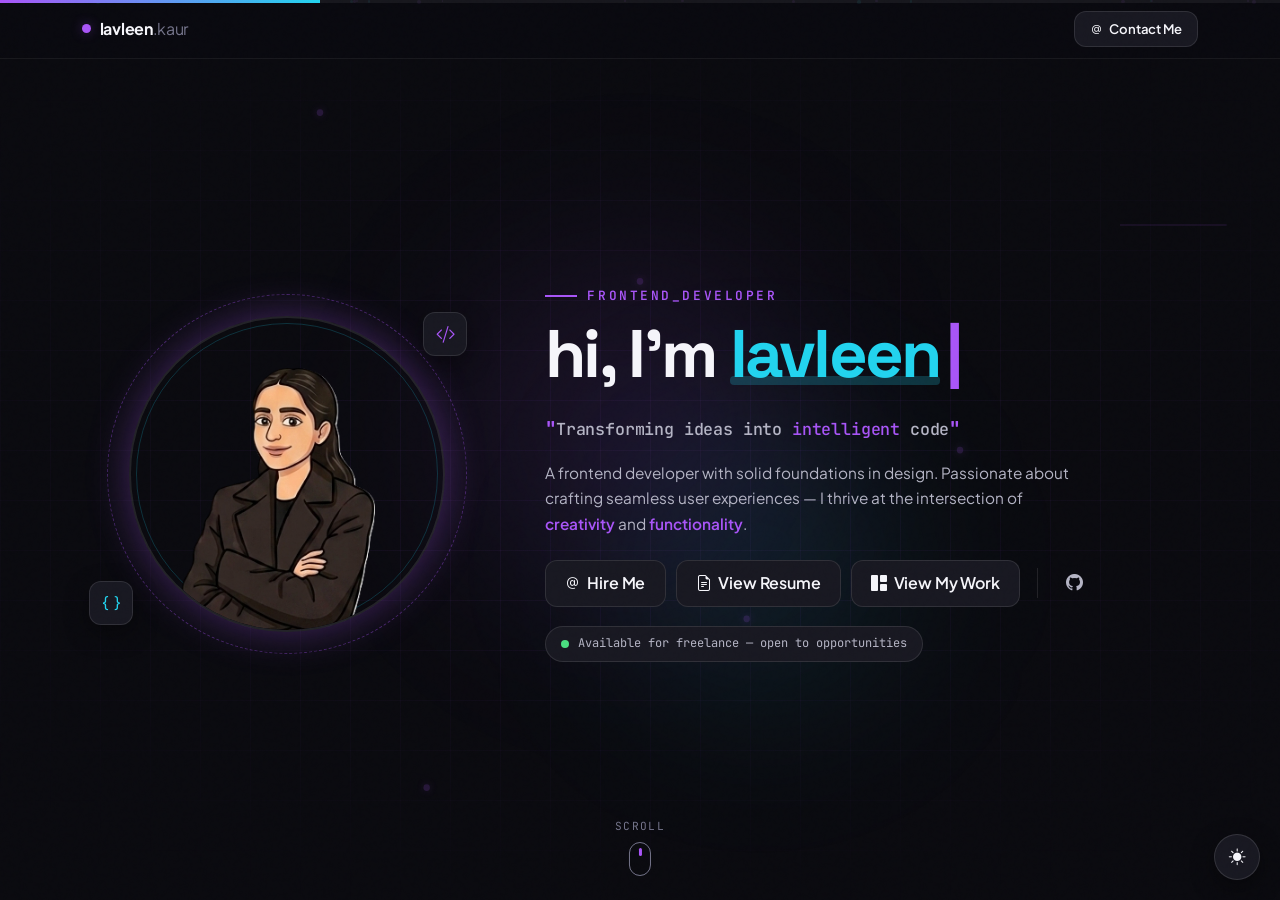
==== commit f69a4f2f: "Update index.html" ====
--- a/index.html
+++ b/index.html
@@ -287,9 +287,6 @@
               <div class="float-badge float-badge-2" data-anim="float-in" data-delay="4">
                 <i class="bi bi-braces"></i>
               </div>
-              <div class="float-badge float-badge-3" data-anim="float-in" data-delay="5">
-                <i class="bi bi-stars"></i>
-              </div>
             </div>
           </div>
 
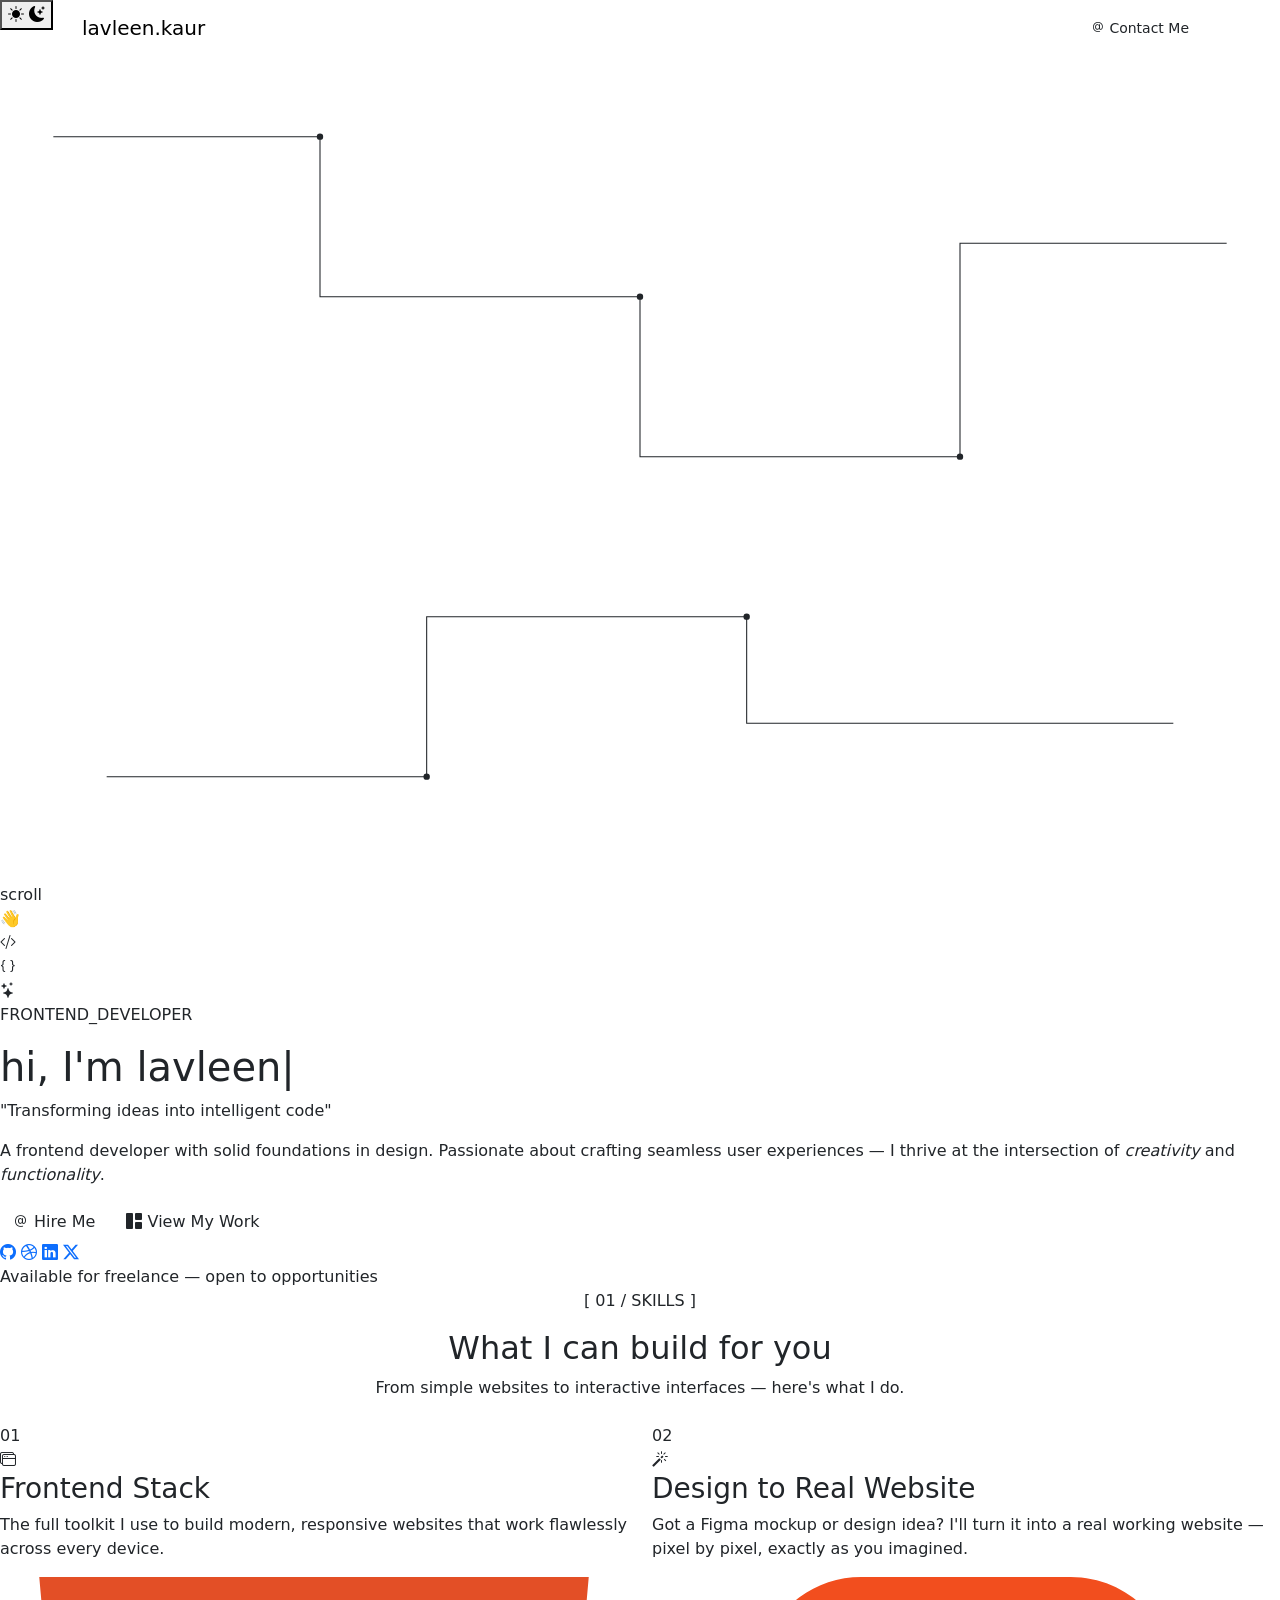
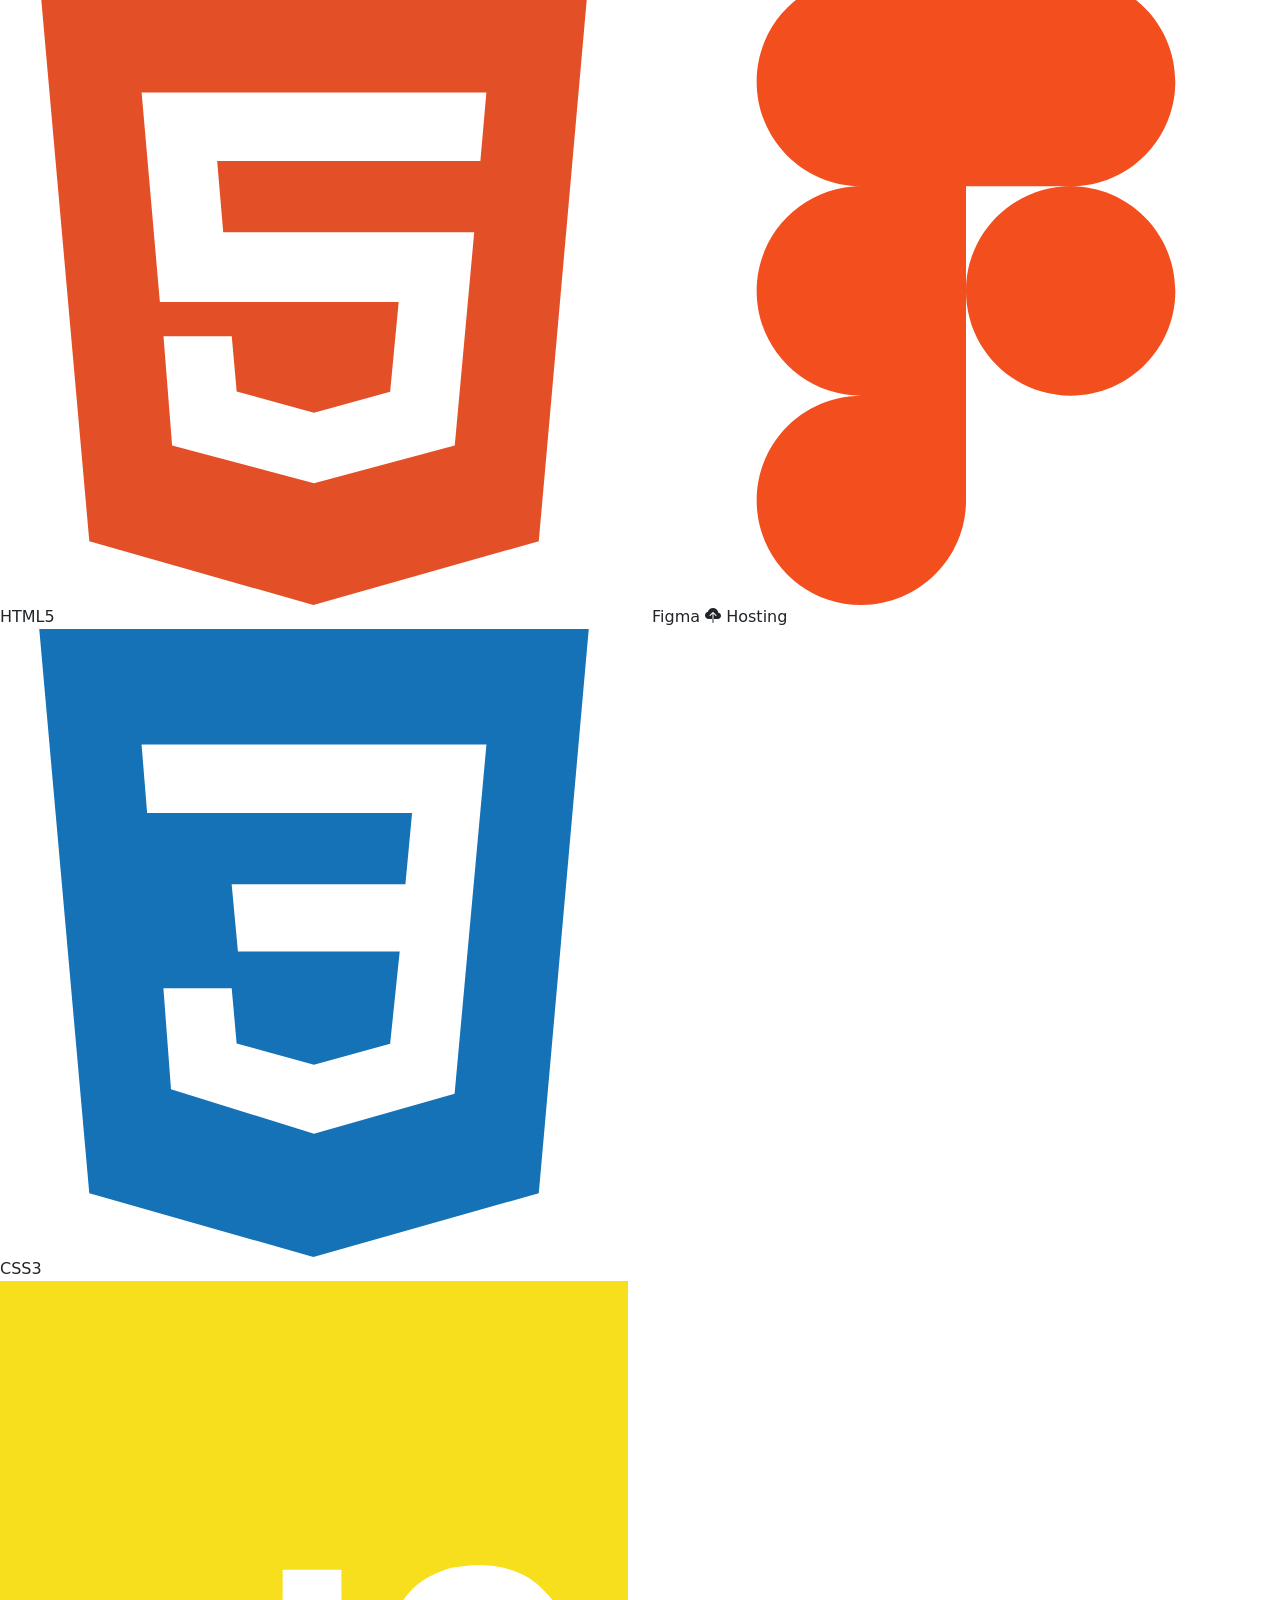
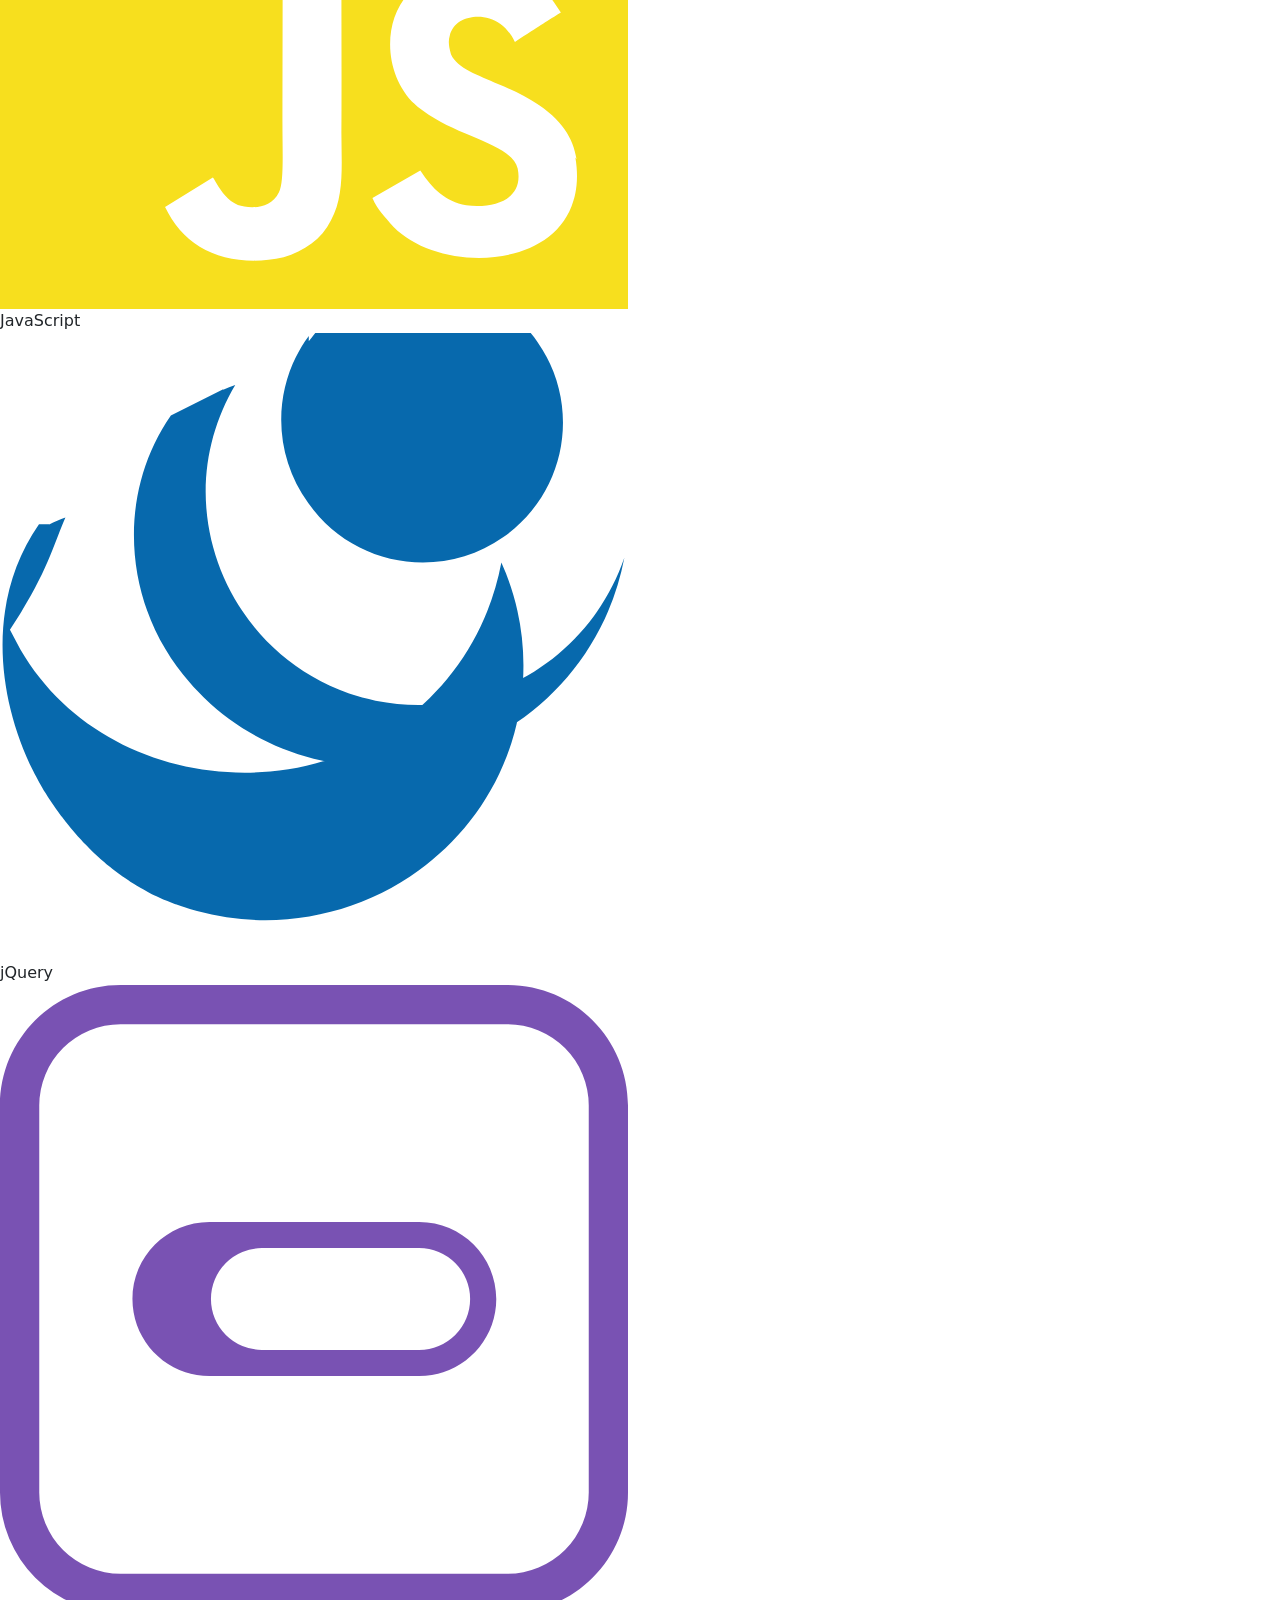
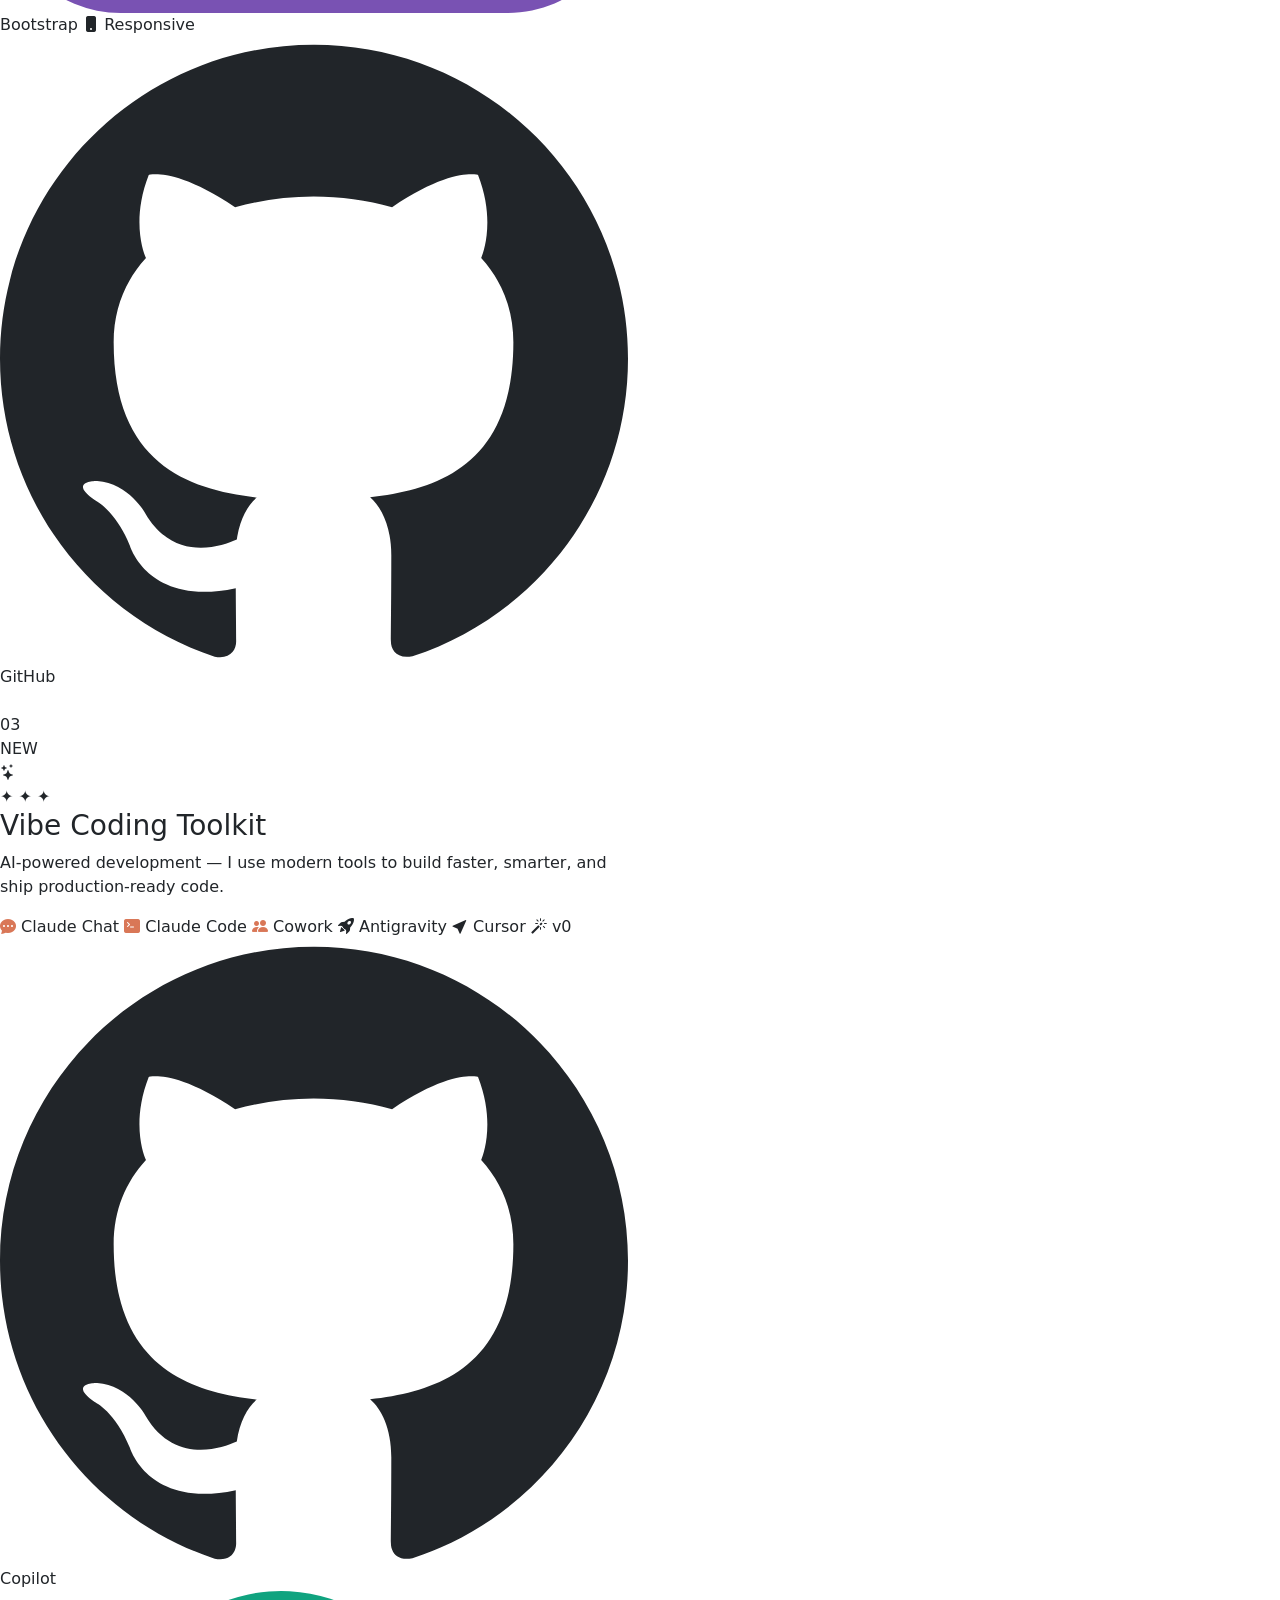
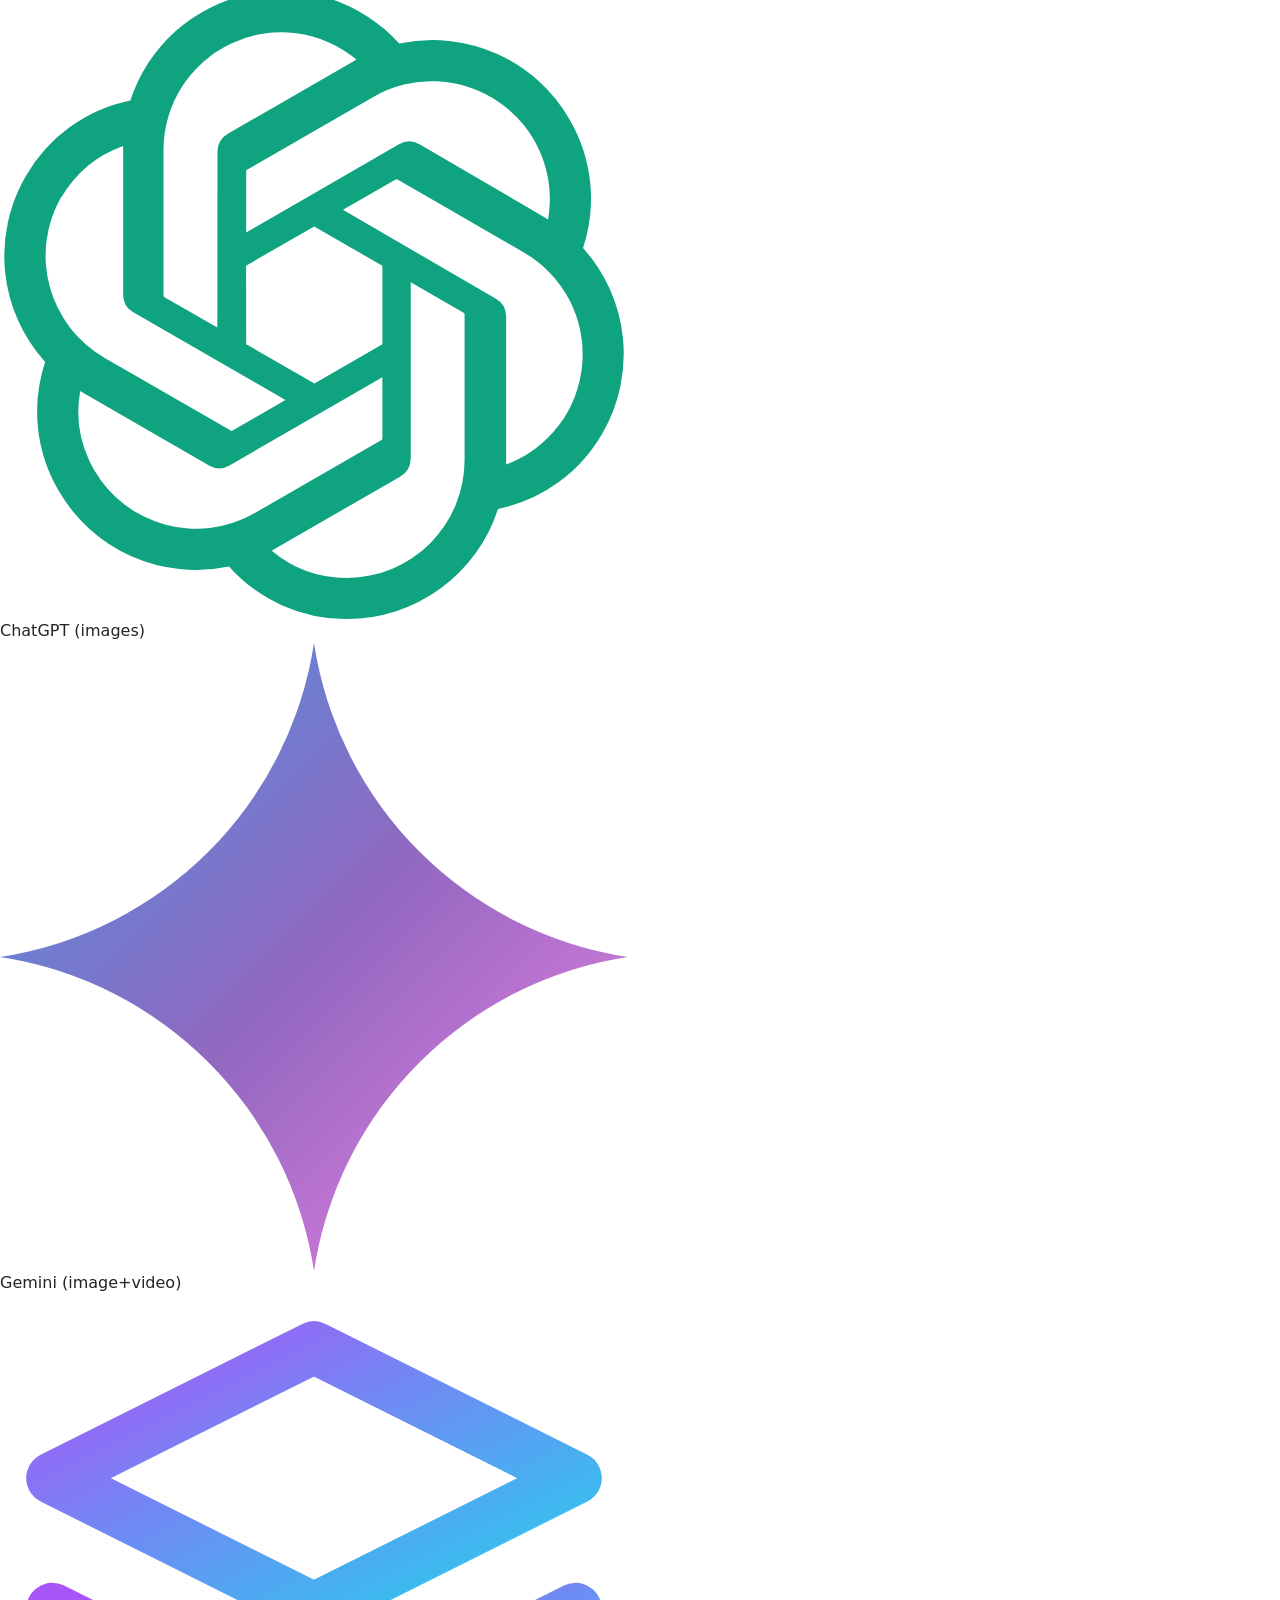
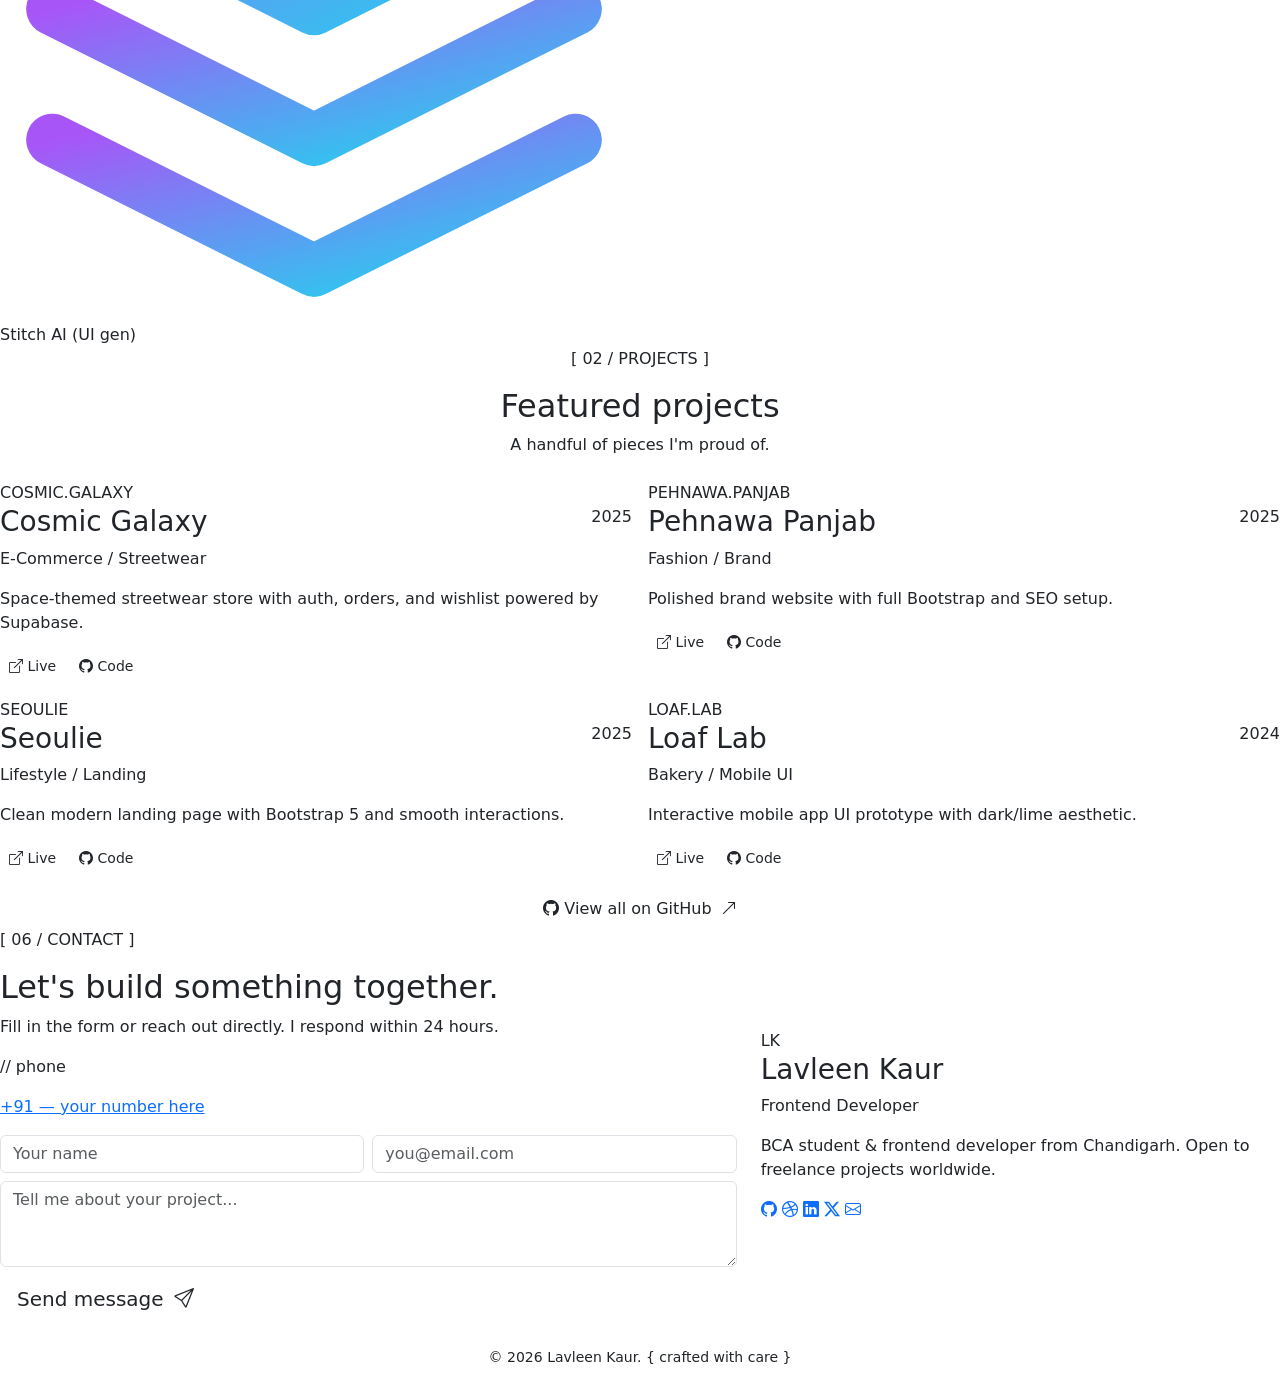
==== commit 7f586c3a: "Update index.html" ====
--- a/index.html
+++ b/index.html
@@ -1,58 +1,48 @@
 <!DOCTYPE html>
 <html lang="en" data-theme="dark">
-
 <head>
   <!-- ==== PRIMARY META ==== -->
   <meta charset="UTF-8" />
   <meta http-equiv="X-UA-Compatible" content="IE=edge" />
   <meta name="viewport" content="width=device-width, initial-scale=1.0, viewport-fit=cover" />
   <title>Lavleen Kaur | Frontend Developer Portfolio — HTML, CSS, Bootstrap, JavaScript</title>
-  <meta name="description"
-    content="Hey, I'm Lavleen — a frontend developer crafting seamless user experiences with HTML, CSS, Bootstrap, and JavaScript. Based in Chandigarh, open to freelance worldwide." />
-  <meta name="keywords"
-    content="Lavleen Kaur, Frontend Developer Chandigarh, Web Developer Punjab, HTML CSS JavaScript Developer, Bootstrap Developer, Figma to Code, Responsive Web Design, Freelance, BCA Student" />
+  <meta name="description" content="Hey, I'm Lavleen — a frontend developer crafting seamless user experiences with HTML, CSS, Bootstrap, and JavaScript. Based in Chandigarh, open to freelance worldwide." />
+  <meta name="keywords" content="Lavleen Kaur, Frontend Developer Chandigarh, Web Developer Punjab, HTML CSS JavaScript Developer, Bootstrap Developer, Figma to Code, Responsive Web Design, Freelance, BCA Student" />
   <meta name="author" content="Lavleen Kaur" />
   <meta name="robots" content="index, follow, max-image-preview:large" />
   <meta name="theme-color" content="#0a0a0f" />
-  <link rel="canonical" href="https://lavleenkaur-13.github.io/lavleenkaur_portfolio/" />
+  <link rel="canonical" href="https://lavleen-portfolio.github.io/" />
 
   <!-- ==== OG / TWITTER ==== -->
   <meta property="og:type" content="website" />
-  <meta property="og:url" content="https://lavleenkaur-13.github.io/lavleenkaur_portfolio/" />
+  <meta property="og:url" content="https://lavleen-portfolio.github.io/" />
   <meta property="og:title" content="Lavleen Kaur | Frontend Developer Portfolio" />
-  <meta property="og:description"
-    content="Hey, I'm Lavleen — a frontend developer crafting seamless user experiences." />
-  <meta property="og:image"
-    content="https://lavleenkaur-13.github.io/lavleenkaur_portfolio/og-image.svg" />
-  <meta property="og:image:type" content="image/svg+xml" />
-  <meta property="og:image:alt" content="Lavleen Kaur — Frontend Developer Portfolio" />
+  <meta property="og:description" content="Hey, I'm Lavleen — a frontend developer crafting seamless user experiences." />
+  <meta property="og:image" content="https://lavleen-portfolio.github.io/assets/images/og-image.jpg" />
   <meta property="og:image:width" content="1200" />
   <meta property="og:image:height" content="630" />
   <meta property="og:site_name" content="Lavleen Kaur Portfolio" />
   <meta name="twitter:card" content="summary_large_image" />
   <meta name="twitter:title" content="Lavleen Kaur | Frontend Developer Portfolio" />
   <meta name="twitter:description" content="Frontend developer from Chandigarh. Open to freelance." />
-  <meta name="twitter:image"
-    content="https://lavleenkaur-13.github.io/lavleenkaur_portfolio/og-image.svg" />
+  <meta name="twitter:image" content="https://lavleen-portfolio.github.io/assets/images/og-image.jpg" />
 
   <!-- ==== ICONS ==== -->
-  <link rel="icon" type="image/svg+xml" href="favicon.svg" />
-  <link rel="apple-touch-icon" href="favicon.svg" />
+  <link rel="icon" type="image/svg+xml" href="assets/images/favicon.svg" />
+  <link rel="apple-touch-icon" href="assets/images/favicon.svg" />
   <link rel="manifest" href="site.webmanifest" />
 
   <!-- ==== FONTS ==== -->
   <link rel="preconnect" href="https://fonts.googleapis.com" />
   <link rel="preconnect" href="https://fonts.gstatic.com" crossorigin />
   <link rel="preconnect" href="https://cdn.jsdelivr.net" />
-  <link
-    href="https://fonts.googleapis.com/css2?family=Plus+Jakarta+Sans:wght@300;400;500;600;700;800&family=JetBrains+Mono:wght@400;500;600&family=Space+Grotesk:wght@500;600;700&display=swap"
-    rel="stylesheet" />
+  <link href="https://fonts.googleapis.com/css2?family=Plus+Jakarta+Sans:wght@300;400;500;600;700;800&family=JetBrains+Mono:wght@400;500;600&family=Space+Grotesk:wght@500;600;700&display=swap" rel="stylesheet" />
 
   <!-- ==== BOOTSTRAP + ICONS ==== -->
   <link href="https://cdn.jsdelivr.net/npm/bootstrap@5.3.3/dist/css/bootstrap.min.css" rel="stylesheet" />
   <link rel="stylesheet" href="https://cdn.jsdelivr.net/npm/bootstrap-icons@1.11.3/font/bootstrap-icons.css" />
 
-  <link rel="stylesheet" href="style.css" />
+  <link rel="stylesheet" href="assets/css/style.css" />
 
   <!-- ==== JSON-LD ==== -->
   <script type="application/ld+json">
@@ -60,149 +50,25 @@
     "@context": "https://schema.org",
     "@type": "Person",
     "name": "Lavleen Kaur",
-    "url": "https://lavleenkaur-13.github.io/lavleenkaur_portfolio/",
+    "url": "https://lavleen-portfolio.github.io/",
     "jobTitle": "Frontend Developer",
     "description": "Frontend Developer specializing in HTML5, CSS3, Bootstrap 5, and JavaScript.",
-    "address": {"@type": "PostalAddress", "addressLocality": "Chandigarh", "addressRegion": "Chandigarh", "addressCountry": "IN"},
+    "address": {"@type": "PostalAddress", "addressLocality": "Chandigarh", "addressRegion": "Punjab", "addressCountry": "IN"},
     "knowsAbout": ["HTML5", "CSS3", "Bootstrap 5", "JavaScript", "Responsive Web Design", "Figma to Code", "GitHub"],
-    "affiliation": {"@type": "EducationalOrganization", "name": "Guru Kashi University"},
+    "alumniOf": {"@type": "EducationalOrganization", "name": "Guru Kashi University"},
     "sameAs": ["https://github.com/lavleenkaur-13"]
   }
   </script>
 
   <script>
-    (function () {
+    (function() {
       var saved = localStorage.getItem('theme');
       if (saved === 'light') document.documentElement.setAttribute('data-theme', 'light');
     })();
   </script>
-
-  <!-- ==== INLINE PAGE LOADER (renders before anything) ==== -->
-  <style>
-    #pageLoader {
-      position: fixed;
-      inset: 0;
-      background: #0a0a0f;
-      z-index: 99999;
-      display: flex;
-      align-items: center;
-      justify-content: center;
-      flex-direction: column;
-      gap: 24px;
-      transition: opacity 0.5s ease, visibility 0.5s ease;
-    }
-
-    html[data-theme="light"] #pageLoader {
-      background: #fafafc;
-    }
-
-    #pageLoader.is-loaded {
-      opacity: 0;
-      visibility: hidden;
-      pointer-events: none;
-    }
-
-    .pl-logo {
-      width: 64px;
-      height: 64px;
-      border-radius: 14px;
-      background: linear-gradient(135deg, #a855f7, #22d3ee);
-      display: flex;
-      align-items: center;
-      justify-content: center;
-      color: #0a0a0f;
-      font-family: -apple-system, BlinkMacSystemFont, 'Segoe UI', Roboto, sans-serif;
-      font-size: 28px;
-      font-weight: 800;
-      letter-spacing: -1px;
-      animation: plPulse 1.4s ease-in-out infinite;
-      box-shadow: 0 0 40px rgba(168, 85, 247, 0.4);
-    }
-
-    .pl-dots {
-      display: flex;
-      gap: 6px;
-    }
-
-    .pl-dots span {
-      width: 6px;
-      height: 6px;
-      border-radius: 50%;
-      background: #a855f7;
-      animation: plDot 1.2s ease-in-out infinite;
-    }
-
-    .pl-dots span:nth-child(2) {
-      animation-delay: 0.15s;
-      background: #b375ed;
-    }
-
-    .pl-dots span:nth-child(3) {
-      animation-delay: 0.3s;
-      background: #22d3ee;
-    }
-
-    @keyframes plPulse {
-
-      0%,
-      100% {
-        transform: scale(1);
-        box-shadow: 0 0 40px rgba(168, 85, 247, 0.4);
-      }
-
-      50% {
-        transform: scale(1.06);
-        box-shadow: 0 0 60px rgba(168, 85, 247, 0.6);
-      }
-    }
-
-    @keyframes plDot {
-
-      0%,
-      80%,
-      100% {
-        transform: scale(0.6);
-        opacity: 0.4;
-      }
-
-      40% {
-        transform: scale(1);
-        opacity: 1;
-      }
-    }
-
-    @media (prefers-reduced-motion: reduce) {
-
-      .pl-logo,
-      .pl-dots span {
-        animation: none;
-      }
-    }
-  </style>
 </head>
 
 <body>
-
-  <div id="pageLoader" aria-hidden="true">
-    <div class="pl-logo">LK</div>
-    <div class="pl-dots"><span></span><span></span><span></span></div>
-  </div>
-
-  <script>
-    // Hide loader when page is fully loaded
-    window.addEventListener('load', function () {
-      var loader = document.getElementById('pageLoader');
-      if (loader) {
-        setTimeout(function () { loader.classList.add('is-loaded'); }, 250);
-        setTimeout(function () { loader.remove(); }, 900);
-      }
-    });
-    // Safety: hide loader after 4s even if load event never fires
-    setTimeout(function () {
-      var loader = document.getElementById('pageLoader');
-      if (loader) loader.classList.add('is-loaded');
-    }, 4000);
-  </script>
 
   <!-- ==== SCROLL PROGRESS BAR ==== -->
   <div class="scroll-progress" aria-hidden="true">
@@ -239,15 +105,13 @@
     <div class="bg-particles" id="particles"></div>
     <div class="bg-circuit">
       <svg viewBox="0 0 1200 800" xmlns="http://www.w3.org/2000/svg" preserveAspectRatio="none">
-        <path class="circuit-path" d="M50,100 L300,100 L300,250 L600,250 L600,400 L900,400 L900,200 L1150,200"
-          stroke="currentColor" stroke-width="1" fill="none" />
-        <path class="circuit-path circuit-path-2" d="M100,700 L400,700 L400,550 L700,550 L700,650 L1100,650"
-          stroke="currentColor" stroke-width="1" fill="none" />
-        <circle class="circuit-node" cx="300" cy="100" r="3" fill="currentColor" />
-        <circle class="circuit-node" cx="600" cy="250" r="3" fill="currentColor" />
-        <circle class="circuit-node" cx="900" cy="400" r="3" fill="currentColor" />
-        <circle class="circuit-node" cx="400" cy="700" r="3" fill="currentColor" />
-        <circle class="circuit-node" cx="700" cy="550" r="3" fill="currentColor" />
+        <path class="circuit-path" d="M50,100 L300,100 L300,250 L600,250 L600,400 L900,400 L900,200 L1150,200" stroke="currentColor" stroke-width="1" fill="none"/>
+        <path class="circuit-path circuit-path-2" d="M100,700 L400,700 L400,550 L700,550 L700,650 L1100,650" stroke="currentColor" stroke-width="1" fill="none"/>
+        <circle class="circuit-node" cx="300" cy="100" r="3" fill="currentColor"/>
+        <circle class="circuit-node" cx="600" cy="250" r="3" fill="currentColor"/>
+        <circle class="circuit-node" cx="900" cy="400" r="3" fill="currentColor"/>
+        <circle class="circuit-node" cx="400" cy="700" r="3" fill="currentColor"/>
+        <circle class="circuit-node" cx="700" cy="550" r="3" fill="currentColor"/>
       </svg>
     </div>
   </div>
@@ -255,9 +119,7 @@
   <!-- ==== SCROLL HINT (shows on hero) ==== -->
   <div class="scroll-hint" id="scrollHint">
     <span class="mono-font">scroll</span>
-    <div class="scroll-mouse">
-      <div class="scroll-mouse-dot"></div>
-    </div>
+    <div class="scroll-mouse"><div class="scroll-mouse-dot"></div></div>
   </div>
 
   <!-- =====================================
@@ -275,8 +137,9 @@
               <div class="bitmoji-ring"></div>
               <div class="bitmoji-ring bitmoji-ring-2"></div>
               <div class="bitmoji-inner">
-                <img src="bitmoji.png" alt="Lavleen's Bitmoji waving"
-                  onerror="this.style.display='none';this.nextElementSibling.style.display='flex';" />
+                <img src="assets/images/bitmoji.png"
+                     alt="Lavleen's Bitmoji waving"
+                     onerror="this.style.display='none';this.nextElementSibling.style.display='flex';" />
                 <div class="avatar-fallback" style="display:none;">
                   <span class="wave-emoji">👋</span>
                 </div>
@@ -286,6 +149,9 @@
               </div>
               <div class="float-badge float-badge-2" data-anim="float-in" data-delay="4">
                 <i class="bi bi-braces"></i>
+              </div>
+              <div class="float-badge float-badge-3" data-anim="float-in" data-delay="5">
+                <i class="bi bi-stars"></i>
               </div>
             </div>
           </div>
@@ -298,14 +164,11 @@
             </p>
 
             <h1 class="hero-greeting" data-anim="type-effect" data-delay="2">
-              <span class="visually-hidden">Lavleen Kaur — Frontend Developer in Chandigarh, India</span>
-              <span class="type-line" aria-hidden="true">hi, I'm <span class="hero-name">lavleen</span><span
-                  class="type-cursor">|</span></span>
+              <span class="type-line">hi, I'm <span class="hero-name">lavleen</span><span class="type-cursor">|</span></span>
             </h1>
 
             <p class="hero-tagline mono-font" data-anim="blur-up" data-delay="3">
-              <span class="quote-mark">"</span>Transforming ideas into <span class="accent-text">intelligent</span>
-              code<span class="quote-mark">"</span>
+              <span class="quote-mark">"</span>Transforming ideas into <span class="accent-text">intelligent</span> code<span class="quote-mark">"</span>
             </p>
 
             <p class="hero-desc" data-anim="blur-up" data-delay="4">
@@ -315,23 +178,18 @@
             </p>
 
             <div class="hero-cta" data-anim="stagger-up" data-delay="5">
-              <a href="https://mail.google.com/mail/?view=cm&fs=1&to=lavleen.kaur17@gmail.com" target="_blank"
-                rel="noopener" class="btn btn-primary-cta stagger-item">
-                <i class="bi bi-at" aria-hidden="true"></i> Hire Me
-              </a>
-              <a href="lavleen-kaur-resume.pdf" target="_blank" rel="noopener"
-                class="btn btn-secondary-cta stagger-item" aria-label="View Lavleen Kaur's resume (opens in new tab)">
-                <i class="bi bi-file-earmark-text" aria-hidden="true"></i> View Resume
+              <a href="#" data-goto="3" class="btn btn-primary-cta stagger-item">
+                <i class="bi bi-at"></i> Hire Me
               </a>
               <a href="#" data-goto="2" class="btn btn-secondary-cta stagger-item">
-                <i class="bi bi-grid-1x2-fill" aria-hidden="true"></i> View My Work
+                <i class="bi bi-grid-1x2-fill"></i> View My Work
               </a>
               <span class="cta-divider stagger-item"></span>
               <div class="hero-socials stagger-item">
-                <a href="https://github.com/lavleenkaur-13" target="_blank" rel="noopener" class="social-link"
-                  aria-label="GitHub"><i class="bi bi-github"></i></a>
-                <!-- <a href="#" target="_blank" rel="noopener" class="social-link" aria-label="Dribbble"><i
-                    class="bi bi-dribbble"></i></a> -->
+                <a href="https://github.com/lavleenkaur-13" target="_blank" rel="noopener" class="social-link" aria-label="GitHub"><i class="bi bi-github"></i></a>
+                <a href="#" target="_blank" rel="noopener" class="social-link" aria-label="Dribbble"><i class="bi bi-dribbble"></i></a>
+                <a href="#" target="_blank" rel="noopener" class="social-link" aria-label="LinkedIn"><i class="bi bi-linkedin"></i></a>
+                <a href="#" target="_blank" rel="noopener" class="social-link" aria-label="X"><i class="bi bi-twitter-x"></i></a>
               </div>
             </div>
 
@@ -343,257 +201,148 @@
       </div>
     </section>
 
-    <!-- ============= SECTION 1 — SKILLS ============= -->
+    <!-- ============= SECTION 1 — SKILLS (folder style) ============= -->
     <section class="page section-alt" data-section="1" id="skills">
+
       <div class="page-content">
-
-        <div class="section-header text-center mb-3" data-anim="split-up">
-          <p class="section-tag mono-font"><span class="tag-bracket">[</span> 01 / SKILLS <span
-              class="tag-bracket">]</span></p>
-          <h2 class="section-title" data-glitch="Things I work with">Things I work with</h2>
-          <p class="section-subtitle">Frontend skillset to help you ship beautiful, fast websites.</p>
-          <p class="skills-hint mono-font" data-anim="blur-up" data-delay="2">
-            <i class="bi bi-cursor-fill"></i> click the icons to learn what each tool does
-          </p>
-        </div>
-
-        <div class="row g-3 g-md-4 folder-grid stagger-grid" data-anim="stagger-grid" data-delay="1">
-
-          <!-- Folder 1 — Web Markup -->
-          <div class="col-6 col-md-3 stagger-item">
-            <div class="folder-card folder-clean">
-              <span class="fc-number mono-font">01</span>
-              <div class="fc-clean-body">
-                <div class="fc-folder-wrap">
-                  <svg viewBox="0 0 120 90" xmlns="http://www.w3.org/2000/svg" class="fc-folder-svg">
-                    <defs>
-                      <linearGradient id="fcg1a" x1="0" y1="0" x2="0" y2="1">
-                        <stop offset="0%" stop-color="#c084fc" />
-                        <stop offset="100%" stop-color="#7c3aed" />
-                      </linearGradient>
-                    </defs>
-                    <path d="M4,28 L4,20 Q4,16 8,16 L42,16 Q46,16 48,20 L52,28 Z" fill="url(#fcg1a)" opacity="0.7" />
-                    <rect x="4" y="28" width="112" height="58" rx="8" fill="url(#fcg1a)" />
-                  </svg>
-                </div>
-                <h3 class="fc-clean-title">Markup &amp; Styling</h3>
-                <div class="fc-tech-list">
-                  <button class="fc-tech-btn" data-lang="HTML5"
-                    data-note="Imagine any website as a house—HTML is the foundation and the walls. Every heading, button, image, and link is built using HTML. Without HTML, no webpage can exist."
-                    data-color="#E34F26">
-                    <svg viewBox="0 0 24 24">
-                      <path fill="#E34F26"
-                        d="M1.5 0h21l-1.91 21.563L11.977 24l-8.564-2.438L1.5 0zm7.031 9.75l-.232-2.718 10.059.003.23-2.622L5.412 4.41l.698 8.01h9.126l-.326 3.426-2.91.804-2.955-.81-.188-2.11H6.248l.33 4.171L12 19.351l5.379-1.443.744-8.157H8.531z" />
-                    </svg>
-                    HTML5
-                  </button>
-                  <span class="fc-dot">·</span>
-                  <button class="fc-tech-btn" data-lang="CSS3"
-                    data-note="If HTML is the structure of a house, then CSS is its interior design. Colors, fonts, spacing, and animations—everything that makes a website beautiful and stylish is done with CSS."
-                    data-color="#1572B6">
-                    <svg viewBox="0 0 24 24">
-                      <path fill="#1572B6"
-                        d="M1.5 0h21l-1.91 21.563L11.977 24l-8.565-2.438L1.5 0zm17.09 4.413L5.41 4.41l.213 2.622 10.125.002-.255 2.716h-6.64l.24 2.573h6.182l-.366 3.523-2.91.804-2.956-.81-.188-2.11h-2.61l.29 3.855L12 19.288l5.373-1.53L18.59 4.414z" />
-                    </svg>
-                    CSS3
-                  </button>
-                  <span class="fc-dot">·</span>
-                  <button class="fc-tech-btn" data-lang="Bootstrap"
-                    data-note="Bootstrap is a ready-made toolkit—like IKEA furniture. It provides pre-built buttons, grids, and navbars that you can use directly. With it, building a website becomes about 3x faster."
-                    data-color="#7952B3">
-                    <svg viewBox="0 0 24 24">
-                      <path fill="#7952B3"
-                        d="M11.77 11.24H9.956V8.202h2.152c1.103 0 1.704.46 1.704 1.45 0 1.06-.706 1.586-2.04 1.586zm.357 1.55H9.957v3.341h2.222c1.358 0 2.08-.594 2.08-1.69 0-1.061-.65-1.65-2.132-1.65zM24 11.39v1.218c-1.128.108-1.978.32-2.738.954-1.04.866-1.494 2.34-1.494 4.96v3.06c0 1.388-.45 1.81-1.51 1.81H1.74c-1.061 0-1.51-.421-1.51-1.81v-3.06c0-2.62-.42-4.094-1.46-4.96-.76-.633-1.61-.846-2.738-.954V11.39c1.128-.108 1.978-.32 2.738-.954 1.04-.866 1.46-2.34 1.46-4.96V2.42c0-1.387.45-1.81 1.51-1.81h16.518c1.06 0 1.51.421 1.51 1.81v3.056c0 2.62.453 4.094 1.494 4.96.76.634 1.61.846 2.738.954zm-7.137 5.005c0-1.595-1.123-2.474-3.077-2.677v-.06c1.435-.222 2.396-1.084 2.396-2.41 0-1.55-1.224-2.553-3.482-2.553h-4.388v9.93h4.673c2.343 0 3.878-1.063 3.878-2.802z" />
-                    </svg>
-                    Bootstrap
-                  </button>
-                </div>
-              </div>
-            </div>
-          </div>
-
-          <!-- Folder 2 — Programming -->
-          <div class="col-6 col-md-3 stagger-item">
-            <div class="folder-card folder-clean">
-              <span class="fc-number mono-font">02</span>
-              <div class="fc-clean-body">
-                <div class="fc-folder-wrap">
-                  <svg viewBox="0 0 120 90" xmlns="http://www.w3.org/2000/svg" class="fc-folder-svg">
-                    <defs>
-                      <linearGradient id="fcg2a" x1="0" y1="0" x2="0" y2="1">
-                        <stop offset="0%" stop-color="#67e8f9" />
-                        <stop offset="100%" stop-color="#0e7490" />
-                      </linearGradient>
-                    </defs>
-                    <path d="M4,28 L4,20 Q4,16 8,16 L42,16 Q46,16 48,20 L52,28 Z" fill="url(#fcg2a)" opacity="0.7" />
-                    <rect x="4" y="28" width="112" height="58" rx="8" fill="url(#fcg2a)" />
-                  </svg>
-                </div>
-                <h3 class="fc-clean-title">Programming</h3>
-                <div class="fc-tech-list">
-                  <button class="fc-tech-btn" data-lang="JavaScript"
-                    data-note="JavaScript brings websites to life. HTML gives structure, CSS handles style — JavaScript adds the behavior. I use vanilla JS for DOM manipulation, form validation, smooth animations, and dynamic UI interactions across all my client projects."
-                    data-color="#F7DF1E">
-                    <svg viewBox="0 0 24 24">
-                      <path fill="#F7DF1E"
-                        d="M0 0h24v24H0V0zm22.034 18.276c-.175-1.095-.888-2.015-3.003-2.873-.736-.345-1.554-.585-1.797-1.14-.091-.33-.105-.51-.046-.705.15-.646.915-.84 1.515-.66.39.12.75.42.976.9 1.034-.676 1.034-.676 1.755-1.125-.27-.42-.404-.601-.586-.78-.63-.705-1.469-1.065-2.834-1.034l-.705.089c-.676.165-1.32.525-1.71 1.005-1.14 1.291-.811 3.541.569 4.471 1.365 1.02 3.361 1.244 3.616 2.205.24 1.17-.87 1.545-1.966 1.41-.811-.18-1.26-.586-1.755-1.336l-1.83 1.051c.21.48.45.689.81 1.109 1.74 1.756 6.09 1.666 6.871-1.004.029-.09.24-.705.074-1.65l.046.067zm-8.983-7.245h-2.248c0 1.938-.009 3.864-.009 5.805 0 1.232.063 2.363-.138 2.711-.33.689-1.18.601-1.566.48-.396-.196-.597-.466-.83-.855-.063-.105-.11-.196-.127-.196l-1.825 1.125c.305.63.75 1.172 1.324 1.517.855.51 2.004.675 3.207.405.783-.226 1.458-.691 1.811-1.411.51-.93.402-2.07.397-3.346.012-2.054 0-4.109 0-6.179l.004-.056z" />
-                    </svg>
-                    JavaScript
-                  </button>
-                  <span class="fc-dot">·</span>
-                  <button class="fc-tech-btn" data-lang="jQuery"
-                    data-note="jQuery is a lightweight JavaScript library that makes DOM manipulation, event handling, and AJAX requests easier. I use it in Laravel-based client projects (like ProRaabta admin panel) where DataTables, form validation, and quick interactivity benefit from jQuery's simple syntax."
-                    data-color="#0769AD">
-                    <svg viewBox="0 0 24 24">
-                      <path fill="#0769AD"
-                        d="M2.114 7.566c-2.71 3.9-2.395 8.97.272 12.973.187.286.394.572.601.844l.215.272c.058.072.122.144.18.215.064.072.144.158.215.23.064.071.121.143.193.207l.022.022c.071.071.143.143.215.222.057.057.108.115.165.165.072.072.151.144.222.215l.187.165.014.022.043.029c.072.064.151.122.222.193l.215.187c.071.058.143.115.222.165.072.058.143.122.215.165l.029.029.022.014.151.108c.072.058.151.108.222.165l.029.022.014.014c.057.043.115.072.165.108.079.057.165.108.244.165l.029.022.014.014c.072.043.143.087.215.122.072.043.151.087.222.13.014.014.014.014.014.014l.057.022c.087.05.165.094.244.135.043.022.087.043.13.064l.022.022c.087.043.165.087.244.122.029.022.058.029.087.043l.014.022.064.022c.087.043.165.072.244.108.029.022.064.029.094.043h.014l.064.022c.087.029.165.057.244.087.029.014.064.029.087.029h.014l.072.022c.079.029.151.057.222.072.043.014.087.029.122.029h.014l.072.022c.072.014.143.022.215.029.043.014.087.014.122.022h.029l.072.014c.057.014.122.014.187.014.043 0 .087.014.13.014h.029l.057.022c.064 0 .122.014.187.014.043 0 .087.014.122.014h.043l.064.014c.057 0 .115.014.165.014h.165l.057.014c.057 0 .108.014.165.014h.215l.043.014c.057 0 .115.014.165.014l.272.014h2.395L7.594 12.36S5.16 13.61 3.844 12.86c-1.316-.752-2.092-2.165-1.73-5.294z" />
-                    </svg>
-                    jQuery
-                  </button>
-                </div>
-              </div>
-            </div>
-          </div>
-
-          <!-- Folder 3 — Responsive Design -->
-          <div class="col-6 col-md-3 stagger-item">
-            <div class="folder-card folder-clean">
-              <span class="fc-number mono-font">03</span>
-              <div class="fc-clean-body">
-                <div class="fc-folder-wrap">
-                  <svg viewBox="0 0 120 90" xmlns="http://www.w3.org/2000/svg" class="fc-folder-svg">
-                    <defs>
-                      <linearGradient id="fcg3a" x1="0" y1="0" x2="0" y2="1">
-                        <stop offset="0%" stop-color="#c084fc" />
-                        <stop offset="100%" stop-color="#22d3ee" />
-                      </linearGradient>
-                    </defs>
-                    <path d="M4,28 L4,20 Q4,16 8,16 L42,16 Q46,16 48,20 L52,28 Z" fill="url(#fcg3a)" opacity="0.7" />
-                    <rect x="4" y="28" width="112" height="58" rx="8" fill="url(#fcg3a)" />
-                  </svg>
-                </div>
-                <h3 class="fc-clean-title">Responsive Design</h3>
-                <div class="fc-tech-list">
-                  <button class="fc-tech-btn" data-lang="Media Queries"
-                    data-note="Media queries are the rules I write to make a website adapt to every screen — phone, tablet, and desktop. I follow a mobile-first approach: build the base layout for small screens, then layer in breakpoints (typically 576px, 768px, 992px, 1200px) to enhance for larger viewports."
-                    data-color="#a855f7">
-                    <svg viewBox="0 0 24 24">
-                      <path fill="#a855f7"
-                        d="M9.4 16.6 4.8 12l4.6-4.6L8 6l-6 6 6 6 1.4-1.4zm5.2 0 4.6-4.6-4.6-4.6L16 6l6 6-6 6-1.4-1.4z" />
-                    </svg>
-                    Media Queries
-                  </button>
-                  <span class="fc-dot">·</span>
-                  <button class="fc-tech-btn" data-lang="Flexbox"
-                    data-note="Flexbox is my go-to CSS layout system for one-dimensional alignment — navbars, button rows, card lists, footers. With flex-direction, justify-content, and align-items, I can build responsive components that adjust spacing automatically as the screen size changes."
-                    data-color="#22d3ee">
-                    <svg viewBox="0 0 24 24">
-                      <path fill="#22d3ee"
-                        d="M3 5h2v14H3V5zm4 0h2v14H7V5zm4 0h2v14h-2V5zm4 0h2v14h-2V5zm4 0h2v14h-2V5z" />
-                    </svg>
-                    Flexbox
-                  </button>
-                  <span class="fc-dot">·</span>
-                  <button class="fc-tech-btn" data-lang="CSS Grid"
-                    data-note="CSS Grid handles two-dimensional layouts — rows and columns together. I use it for full-page layouts, image galleries, and complex dashboards where Flexbox alone would need too many nested wrappers. grid-template-columns and gap make the code clean and easy to maintain."
-                    data-color="#f5f5fa">
-                    <svg viewBox="0 0 24 24">
-                      <path fill="currentColor" d="M4 4h7v7H4V4zm0 9h7v7H4v-7zm9-9h7v7h-7V4zm0 9h7v7h-7v-7z" />
-                    </svg>
-                    CSS Grid
-                  </button>
-                </div>
-              </div>
-            </div>
-          </div>
-
-          <!-- Folder 4 — Tools & Workflow -->
-          <div class="col-6 col-md-3 stagger-item">
-            <div class="folder-card folder-clean">
-              <span class="fc-number mono-font">04</span>
-              <div class="fc-clean-body">
-                <div class="fc-folder-wrap">
-                  <svg viewBox="0 0 120 90" xmlns="http://www.w3.org/2000/svg" class="fc-folder-svg">
-                    <defs>
-                      <linearGradient id="fcg4a" x1="0" y1="0" x2="0" y2="1">
-                        <stop offset="0%" stop-color="#67e8f9" />
-                        <stop offset="100%" stop-color="#a855f7" />
-                      </linearGradient>
-                    </defs>
-                    <path d="M4,28 L4,20 Q4,16 8,16 L42,16 Q46,16 48,20 L52,28 Z" fill="url(#fcg4a)" opacity="0.7" />
-                    <rect x="4" y="28" width="112" height="58" rx="8" fill="url(#fcg4a)" />
-                  </svg>
-                </div>
-                <h3 class="fc-clean-title">Tools &amp; Workflow</h3>
-                <div class="fc-tech-list">
-                  <button class="fc-tech-btn" data-lang="Git &amp; GitHub"
-                    data-note="Git is the version control system I use for every project. GitHub hosts my repositories and makes it easy to share code with clients. I commit regularly with clear messages, use branches for new features, and rely on Git history to track exactly what changed and when."
-                    data-color="#ffffff">
-                    <svg viewBox="0 0 24 24">
-                      <path fill="currentColor"
-                        d="M12 .297c-6.63 0-12 5.373-12 12 0 5.303 3.438 9.8 8.205 11.385.6.113.82-.258.82-.577 0-.285-.01-1.04-.015-2.04-3.338.724-4.042-1.61-4.042-1.61C4.422 18.07 3.633 17.7 3.633 17.7c-1.087-.744.084-.729.084-.729 1.205.084 1.838 1.236 1.838 1.236 1.07 1.835 2.809 1.305 3.495.998.108-.776.417-1.305.76-1.605-2.665-.3-5.466-1.332-5.466-5.93 0-1.31.465-2.38 1.235-3.22-.135-.303-.54-1.523.105-3.176 0 0 1.005-.322 3.3 1.23.96-.267 1.98-.399 3-.405 1.02.006 2.04.138 3 .405 2.28-1.552 3.285-1.23 3.285-1.23.645 1.653.24 2.873.12 3.176.765.84 1.23 1.91 1.23 3.22 0 4.61-2.805 5.625-5.475 5.92.42.36.81 1.096.81 2.22 0 1.606-.015 2.896-.015 3.286 0 .315.21.69.825.57C20.565 22.092 24 17.592 24 12.297c0-6.627-5.373-12-12-12" />
-                    </svg>
-                    Git &amp; GitHub
-                  </button>
-                  <span class="fc-dot">·</span>
-                  <button class="fc-tech-btn" data-lang="VS Code"
-                    data-note="VS Code is my daily code editor. Set up with Live Server, Prettier, ESLint, and a few productivity extensions, it lets me write, debug, and preview code in one place. Integrated terminal and Git tools make my workflow fast and uninterrupted."
-                    data-color="#22d3ee">
-                    <svg viewBox="0 0 24 24">
-                      <path fill="#22d3ee"
-                        d="M23.15 2.587L18.21.21a1.494 1.494 0 0 0-1.705.29l-9.46 8.63-4.12-3.128a.999.999 0 0 0-1.276.057L.327 7.261A1 1 0 0 0 .326 8.74L3.899 12 .326 15.26a1 1 0 0 0 .001 1.479L1.65 17.94a.999.999 0 0 0 1.276.057l4.12-3.128 9.46 8.63a1.492 1.492 0 0 0 1.704.29l4.942-2.377A1.5 1.5 0 0 0 24 20.06V3.939a1.5 1.5 0 0 0-.85-1.352zm-5.146 14.861L10.826 12l7.178-5.448v10.896z" />
-                    </svg>
-                    VS Code
-                  </button>
-                  <span class="fc-dot">·</span>
-                  <button class="fc-tech-btn" data-lang="Chrome DevTools"
-                    data-note="Chrome DevTools is where I debug, inspect, and test every site I build. I use the Elements panel for CSS tweaks, the Console for JS errors, the Network tab to check API calls and load performance, and the device toolbar to verify responsive layouts on different screen sizes."
-                    data-color="#4285F4">
-                    <svg viewBox="0 0 24 24">
-                      <path fill="#4285F4"
-                        d="M12 0C8.21 0 4.831 1.757 2.632 4.501l3.953 6.848A5.454 5.454 0 0 1 12 6.545h10.691A12 12 0 0 0 12 0zM1.931 5.47A11.943 11.943 0 0 0 0 12c0 6.012 4.42 10.991 10.189 11.864l3.953-6.847a5.45 5.45 0 0 1-6.865-2.29zm13.342 2.166a5.446 5.446 0 0 1 1.45 7.09l.002.001h-.002l-5.344 9.257c.206.01.413.016.621.016 6.627 0 12-5.373 12-12 0-1.54-.29-3.011-.818-4.364zM12 16.364a4.364 4.364 0 1 1 0-8.728 4.364 4.364 0 0 1 0 8.728z" />
-                    </svg>
-                    DevTools
-                  </button>
-                  <span class="fc-dot">·</span>
-                  <button class="fc-tech-btn" data-lang="Figma to Code"
-                    data-note="When a designer hands me a Figma file, I convert it into pixel-perfect, responsive code. I work with auto-layouts, components, and design tokens so the final website matches every spacing, color, and typography choice from the design."
-                    data-color="#F24E1E">
-                    <svg viewBox="0 0 24 24">
-                      <path fill="#F24E1E"
-                        d="M15.852 8.981h-4.588V0h4.588c2.476 0 4.49 2.014 4.49 4.49s-2.014 4.491-4.49 4.491zM12.735 7.51h3.117c1.665 0 3.019-1.355 3.019-3.019s-1.355-3.019-3.019-3.019h-3.117V7.51zm0 1.471H8.148c-2.476 0-4.49-2.014-4.49-4.49S5.672 0 8.148 0h4.588v8.981zm-4.587-7.51c-1.665 0-3.019 1.355-3.019 3.019s1.354 3.02 3.019 3.02h3.117V1.471H8.148zm4.587 15.019H8.148c-2.476 0-4.49-2.014-4.49-4.49s2.014-4.49 4.49-4.49h4.588v8.98zM8.148 8.981c-1.665 0-3.019 1.355-3.019 3.019s1.355 3.019 3.019 3.019h3.117V8.981H8.148zM8.172 24c-2.489 0-4.515-2.014-4.515-4.49s2.014-4.49 4.49-4.49h4.588v4.441c0 2.503-2.047 4.539-4.563 4.539zm-.024-7.51a3.023 3.023 0 0 0-3.019 3.019c0 1.665 1.365 3.019 3.044 3.019 1.705 0 3.093-1.376 3.093-3.068v-2.97H8.148zm7.704 0h-.098c-2.476 0-4.49-2.014-4.49-4.49s2.014-4.49 4.49-4.49h.098c2.476 0 4.49 2.014 4.49 4.49s-2.014 4.49-4.49 4.49zm-.097-7.509c-1.665 0-3.019 1.355-3.019 3.019s1.355 3.019 3.019 3.019h.098c1.665 0 3.019-1.355 3.019-3.019s-1.355-3.019-3.019-3.019h-.098z" />
-                    </svg>
-                    Figma to Code
-                  </button>
-                  <span class="fc-dot">·</span>
-                  <button class="fc-tech-btn" data-lang="FileZilla"
-                    data-note="FileZilla is an FTP tool I use to push websites live and upload design edits. Whenever a client requests revisions on a live site — updated images, copy changes, or CSS tweaks — FileZilla lets me push those files directly to the server."
-                    data-color="#BF0000">
-                    <svg viewBox="0 0 24 24">
-                      <path fill="#BF0000"
-                        d="M3 3h18v2H3zm0 4h18v2H3zm0 4h12v2H3zm0 4h12v2H3zm0 4h8v2H3zm14-4l4 4-4 4v-3h-4v-2h4z" />
-                    </svg>
-                    FileZilla
-                  </button>
-                </div>
-              </div>
-            </div>
+        <div class="section-header text-center mb-4" data-anim="split-up">
+          <p class="section-tag mono-font"><span class="tag-bracket">[</span> 01 / SKILLS <span class="tag-bracket">]</span></p>
+          <h2 class="section-title" data-glitch="What I can build for you">What I can build for you</h2>
+          <p class="section-subtitle">From simple websites to interactive interfaces — here's what I do.</p>
+        </div>
+
+        <div class="row g-3 g-md-4 skills-grid-new stagger-grid" data-anim="stagger-grid" data-delay="1">
+
+          <!-- Card 1 — Frontend Stack -->
+          <div class="col-12 col-md-6 col-skill stagger-item">
+            <article class="skill-card-v2">
+              <div class="skill-corner mono-font">01</div>
+              <div class="skill-illustration skill-illust-web">
+                <i class="bi bi-window-stack skill-main-icon"></i>
+                <div class="skill-orb skill-orb-1"></div>
+                <div class="skill-orb skill-orb-2"></div>
+              </div>
+              <h3 class="skill-card-title">Frontend Stack</h3>
+              <p class="skill-card-desc">The full toolkit I use to build modern, responsive websites that work flawlessly across every device.</p>
+              <div class="skill-techs skill-techs-ai">
+                <span class="tech-pill" title="HTML5">
+                  <svg viewBox="0 0 24 24" fill="#E34F26" xmlns="http://www.w3.org/2000/svg"><path d="M1.5 0h21l-1.91 21.563L11.977 24l-8.564-2.438L1.5 0zm7.031 9.75l-.232-2.718 10.059.003.23-2.622L5.412 4.41l.698 8.01h9.126l-.326 3.426-2.91.804-2.955-.81-.188-2.11H6.248l.33 4.171L12 19.351l5.379-1.443.744-8.157H8.531z"/></svg>
+                  HTML5
+                </span>
+                <span class="tech-pill" title="CSS3">
+                  <svg viewBox="0 0 24 24" fill="#1572B6" xmlns="http://www.w3.org/2000/svg"><path d="M1.5 0h21l-1.91 21.563L11.977 24l-8.565-2.438L1.5 0zm17.09 4.413L5.41 4.41l.213 2.622 10.125.002-.255 2.716h-6.64l.24 2.573h6.182l-.366 3.523-2.91.804-2.956-.81-.188-2.11h-2.61l.29 3.855L12 19.288l5.373-1.53L18.59 4.414z"/></svg>
+                  CSS3
+                </span>
+                <span class="tech-pill" title="JavaScript">
+                  <svg viewBox="0 0 24 24" fill="#F7DF1E" xmlns="http://www.w3.org/2000/svg"><path d="M0 0h24v24H0V0zm22.034 18.276c-.175-1.095-.888-2.015-3.003-2.873-.736-.345-1.554-.585-1.797-1.14-.091-.33-.105-.51-.046-.705.15-.646.915-.84 1.515-.66.39.12.75.42.976.9 1.034-.676 1.034-.676 1.755-1.125-.27-.42-.404-.601-.586-.78-.63-.705-1.469-1.065-2.834-1.034l-.705.089c-.676.165-1.32.525-1.71 1.005-1.14 1.291-.811 3.541.569 4.471 1.365 1.02 3.361 1.244 3.616 2.205.24 1.17-.87 1.545-1.966 1.41-.811-.18-1.26-.586-1.755-1.336l-1.83 1.051c.21.48.45.689.81 1.109 1.74 1.756 6.09 1.666 6.871-1.004.029-.09.24-.705.074-1.65l.046.067zm-8.983-7.245h-2.248c0 1.938-.009 3.864-.009 5.805 0 1.232.063 2.363-.138 2.711-.33.689-1.18.601-1.566.48-.396-.196-.597-.466-.83-.855-.063-.105-.11-.196-.127-.196l-1.825 1.125c.305.63.75 1.172 1.324 1.517.855.51 2.004.675 3.207.405.783-.226 1.458-.691 1.811-1.411.51-.93.402-2.07.397-3.346.012-2.054 0-4.109 0-6.179l.004-.056z"/></svg>
+                  JavaScript
+                </span>
+                <span class="tech-pill" title="jQuery">
+                  <svg viewBox="0 0 24 24" fill="#0769AD" xmlns="http://www.w3.org/2000/svg"><path d="M1.49 7.31C-.46 10.11-.2 13.76 1.27 16.74c.03.07.07.14.11.21l.04.08.07.13.06.1.06.11.07.12.06.09.08.13.05.08c.09.14.18.27.28.41l.05.07.13.18.05.06.13.17.04.05.16.2.18.21.08.09.13.14.08.09.13.13.08.08.16.16.04.04.2.18.05.05.15.13.08.07.14.11.09.07.14.11.09.07.17.12.02.01.2.13.06.05.16.1.09.05.15.09.09.05.18.1.05.03c.07.04.14.07.21.11l.07.03.16.07.1.05.16.06.09.04.21.08h.02c.07.03.15.05.22.08l.09.03.17.05.09.03.24.07c5.21 1.42 10.7-1.6 12.13-6.81.59-2.17.42-4.47-.5-6.51-.81 4.36-4.4 7.6-8.83 7.99-3.84.34-7.62-1.34-9.55-4.66l-.4-.76C1.84 9.13 2.05 8.06 2.5 7.05c-.21.07-.42.16-.62.27v-.01zm5.04-4.16c-1.85 2.66-1.84 6.21-.21 8.93.27.46.59.89.94 1.29l.13.15.4.41.04.04c1.86 1.8 4.49 2.74 7.21 2.59 4.42-.39 8-3.63 8.82-7.97-1.35 3.92-5.36 6.28-9.51 5.46-.34-.07-.68-.16-1.01-.27-.5-.18-.97-.4-1.42-.66-2.52-1.47-4.05-4.18-4.06-7.04 0-1.45.4-2.86 1.13-4.09-.16.05-.31.11-.46.18v-.02zm5.27-3.04c-1.4 1.9-1.4 4.49-.02 6.39 1.7 2.42 5.04 3 7.46 1.3 2.42-1.69 3-5.03 1.3-7.46-1.69-2.42-5.03-2.99-7.46-1.3-.45.32-.85.71-1.18 1.15l-.1.13z"/></svg>
+                  jQuery
+                </span>
+                <span class="tech-pill" title="Bootstrap 5">
+                  <svg viewBox="0 0 24 24" fill="#7952B3" xmlns="http://www.w3.org/2000/svg"><path d="M5.062 12c0-1.626 1.319-2.945 2.945-2.945h8.014c1.626 0 2.945 1.319 2.945 2.945s-1.319 2.945-2.945 2.945H8.007c-1.626 0-2.945-1.319-2.945-2.945zm4.945 1.945h6.014a1.945 1.945 0 100-3.89H10.007a1.945 1.945 0 100 3.89z"/><path d="M0 4.605C0 2.062 2.062 0 4.605 0h14.79C21.938 0 24 2.062 24 4.605v14.79C24 21.938 21.938 24 19.395 24H4.605A4.605 4.605 0 010 19.395V4.605zM4.605 1.5A3.105 3.105 0 001.5 4.605v14.79A3.105 3.105 0 004.605 22.5h14.79a3.105 3.105 0 003.105-3.105V4.605A3.105 3.105 0 0019.395 1.5H4.605z"/></svg>
+                  Bootstrap
+                </span>
+                <span class="tech-pill" title="Responsive Design">
+                  <i class="bi bi-phone-fill" style="color: var(--accent);"></i>
+                  Responsive
+                </span>
+                <span class="tech-pill" title="GitHub">
+                  <svg viewBox="0 0 24 24" fill="currentColor" xmlns="http://www.w3.org/2000/svg"><path d="M12 .297c-6.63 0-12 5.373-12 12 0 5.303 3.438 9.8 8.205 11.385.6.113.82-.258.82-.577 0-.285-.01-1.04-.015-2.04-3.338.724-4.042-1.61-4.042-1.61C4.422 18.07 3.633 17.7 3.633 17.7c-1.087-.744.084-.729.084-.729 1.205.084 1.838 1.236 1.838 1.236 1.07 1.835 2.809 1.305 3.495.998.108-.776.417-1.305.76-1.605-2.665-.3-5.466-1.332-5.466-5.93 0-1.31.465-2.38 1.235-3.22-.135-.303-.54-1.523.105-3.176 0 0 1.005-.322 3.3 1.23.96-.267 1.98-.399 3-.405 1.02.006 2.04.138 3 .405 2.28-1.552 3.285-1.23 3.285-1.23.645 1.653.24 2.873.12 3.176.765.84 1.23 1.91 1.23 3.22 0 4.61-2.805 5.625-5.475 5.92.42.36.81 1.096.81 2.22 0 1.606-.015 2.896-.015 3.286 0 .315.21.69.825.57C20.565 22.092 24 17.592 24 12.297c0-6.627-5.373-12-12-12"/></svg>
+                  GitHub
+                </span>
+              </div>
+            </article>
+          </div>
+
+          <!-- Card 2 — Design → Real Website -->
+          <div class="col-12 col-md-6 col-skill stagger-item">
+            <article class="skill-card-v2">
+              <div class="skill-corner mono-font">02</div>
+              <div class="skill-illustration skill-illust-design">
+                <i class="bi bi-magic skill-main-icon"></i>
+                <div class="skill-orb skill-orb-1"></div>
+                <div class="skill-orb skill-orb-2"></div>
+              </div>
+              <h3 class="skill-card-title">Design to Real Website</h3>
+              <p class="skill-card-desc">Got a Figma mockup or design idea? I'll turn it into a real working website — pixel by pixel, exactly as you imagined.</p>
+              <div class="skill-techs">
+                <span class="tech-pill" title="Figma">
+                  <svg viewBox="0 0 24 24" fill="#F24E1E" xmlns="http://www.w3.org/2000/svg"><path d="M8 24c2.208 0 4-1.792 4-4v-4H8c-2.208 0-4 1.792-4 4s1.792 4 4 4zm-4-12c0-2.208 1.792-4 4-4h4v8H8c-2.208 0-4-1.792-4-4zm0-8c0-2.208 1.792-4 4-4h4v8H8C5.792 8 4 6.208 4 4zm8-4h4c2.208 0 4 1.792 4 4s-1.792 4-4 4h-4V0zm8 12c0 2.208-1.792 4-4 4s-4-1.792-4-4 1.792-4 4-4 4 1.792 4 4z"/></svg>
+                  Figma
+                </span>
+                <span class="tech-pill" title="FileZilla / Hosting">
+                  <i class="bi bi-cloud-upload-fill" style="color: var(--accent-2);"></i>
+                  Hosting
+                </span>
+              </div>
+            </article>
+          </div>
+
+          <!-- Card 3 — Vibe Coding Toolkit (AI tools) -->
+          <div class="col-12 col-md-6 col-skill stagger-item">
+            <article class="skill-card-v2 skill-card-ai">
+              <div class="skill-corner mono-font">03</div>
+              <div class="skill-badge-new">NEW</div>
+              <div class="skill-illustration skill-illust-ai">
+                <i class="bi bi-stars skill-main-icon"></i>
+                <div class="skill-orb skill-orb-1"></div>
+                <div class="skill-orb skill-orb-2"></div>
+                <span class="ai-sparkle ai-sparkle-1">✦</span>
+                <span class="ai-sparkle ai-sparkle-2">✦</span>
+                <span class="ai-sparkle ai-sparkle-3">✦</span>
+              </div>
+              <h3 class="skill-card-title">Vibe Coding Toolkit</h3>
+              <p class="skill-card-desc">AI-powered development — I use modern tools to build faster, smarter, and ship production-ready code.</p>
+              <div class="skill-techs skill-techs-ai">
+                <span class="tech-pill" title="Claude Chat">
+                  <i class="bi bi-chat-dots-fill" style="color: #d97757;"></i>
+                  Claude Chat
+                </span>
+                <span class="tech-pill" title="Claude Code">
+                  <i class="bi bi-terminal-fill" style="color: #d97757;"></i>
+                  Claude Code
+                </span>
+                <span class="tech-pill" title="Cowork by Anthropic">
+                  <i class="bi bi-people-fill" style="color: #d97757;"></i>
+                  Cowork
+                </span>
+                <span class="tech-pill" title="Antigravity by Google">
+                  <i class="bi bi-rocket-takeoff-fill" style="color: var(--accent-2);"></i>
+                  Antigravity
+                </span>
+                <span class="tech-pill" title="Cursor">
+                  <i class="bi bi-cursor-fill" style="color: var(--accent);"></i>
+                  Cursor
+                </span>
+                <span class="tech-pill" title="v0 by Vercel">
+                  <i class="bi bi-magic" style="color: var(--text-primary);"></i>
+                  v0
+                </span>
+                <span class="tech-pill" title="GitHub Copilot">
+                  <svg viewBox="0 0 24 24" fill="currentColor" xmlns="http://www.w3.org/2000/svg"><path d="M12 .297c-6.63 0-12 5.373-12 12 0 5.303 3.438 9.8 8.205 11.385.6.113.82-.258.82-.577 0-.285-.01-1.04-.015-2.04-3.338.724-4.042-1.61-4.042-1.61C4.422 18.07 3.633 17.7 3.633 17.7c-1.087-.744.084-.729.084-.729 1.205.084 1.838 1.236 1.838 1.236 1.07 1.835 2.809 1.305 3.495.998.108-.776.417-1.305.76-1.605-2.665-.3-5.466-1.332-5.466-5.93 0-1.31.465-2.38 1.235-3.22-.135-.303-.54-1.523.105-3.176 0 0 1.005-.322 3.3 1.23.96-.267 1.98-.399 3-.405 1.02.006 2.04.138 3 .405 2.28-1.552 3.285-1.23 3.285-1.23.645 1.653.24 2.873.12 3.176.765.84 1.23 1.91 1.23 3.22 0 4.61-2.805 5.625-5.475 5.92.42.36.81 1.096.81 2.22 0 1.606-.015 2.896-.015 3.286 0 .315.21.69.825.57C20.565 22.092 24 17.592 24 12.297c0-6.627-5.373-12-12-12"/></svg>
+                  Copilot
+                </span>
+                <span class="tech-pill" title="ChatGPT — mainly for image generation">
+                  <svg viewBox="0 0 24 24" fill="#10A37F" xmlns="http://www.w3.org/2000/svg"><path d="M22.2819 9.8211a5.9847 5.9847 0 0 0-.5157-4.9108 6.0462 6.0462 0 0 0-6.5098-2.9A6.0651 6.0651 0 0 0 4.9807 4.1818a5.9847 5.9847 0 0 0-3.9977 2.9 6.0462 6.0462 0 0 0 .7427 7.0966 5.98 5.98 0 0 0 .511 4.9107 6.051 6.051 0 0 0 6.5146 2.9001A5.9847 5.9847 0 0 0 13.2599 24a6.0557 6.0557 0 0 0 5.7718-4.2058 5.9894 5.9894 0 0 0 3.9977-2.9001 6.0557 6.0557 0 0 0-.7475-7.0729zm-9.022 12.6081a4.4755 4.4755 0 0 1-2.8764-1.0408l.1419-.0804 4.7783-2.7582a.7948.7948 0 0 0 .3927-.6813v-6.7369l2.02 1.1686a.071.071 0 0 1 .038.052v5.5826a4.504 4.504 0 0 1-4.4945 4.4944zm-9.6607-4.1254a4.4708 4.4708 0 0 1-.5346-3.0137l.142.0852 4.783 2.7582a.7712.7712 0 0 0 .7806 0l5.8428-3.3685v2.3324a.0804.0804 0 0 1-.0332.0615L9.74 19.9502a4.4992 4.4992 0 0 1-6.1408-1.6464zM2.3408 7.8956a4.485 4.485 0 0 1 2.3655-1.9728V11.6a.7664.7664 0 0 0 .3879.6765l5.8144 3.3543-2.0201 1.1685a.0757.0757 0 0 1-.071 0l-4.8303-2.7865A4.504 4.504 0 0 1 2.3408 7.872zm16.5963 3.8558L13.1038 8.364 15.1192 7.2a.0757.0757 0 0 1 .071 0l4.8303 2.7913a4.4944 4.4944 0 0 1-.6765 8.1042v-5.6772a.79.79 0 0 0-.407-.667zm2.0107-3.0231l-.142-.0852-4.7735-2.7818a.7759.7759 0 0 0-.7854 0L9.409 9.2297V6.8974a.0662.0662 0 0 1 .0284-.0615l4.8303-2.7866a4.4992 4.4992 0 0 1 6.6802 4.66zM8.3065 12.863l-2.02-1.1638a.0804.0804 0 0 1-.038-.0567V6.0742a4.4992 4.4992 0 0 1 7.3757-3.4537l-.142.0805L8.704 5.459a.7948.7948 0 0 0-.3927.6813zm1.0976-2.3654l2.602-1.4998 2.6069 1.4998v2.9994l-2.5974 1.4997-2.6067-1.4997Z"/></svg>
+                  ChatGPT <span class="pill-note">(images)</span>
+                </span>
+                <span class="tech-pill" title="Gemini — mainly for image and video generation">
+                  <svg viewBox="0 0 24 24" xmlns="http://www.w3.org/2000/svg"><defs><linearGradient id="gem" x1="0" y1="0" x2="1" y2="1"><stop offset="0%" stop-color="#4796E3"/><stop offset="50%" stop-color="#9168C0"/><stop offset="100%" stop-color="#F582E7"/></linearGradient></defs><path fill="url(#gem)" d="M12 24A14.304 14.304 0 0 0 0 12 14.304 14.304 0 0 0 12 0a14.304 14.304 0 0 0 12 12 14.304 14.304 0 0 0-12 12Z"/></svg>
+                  Gemini <span class="pill-note">(image+video)</span>
+                </span>
+                <span class="tech-pill" title="Stitch AI by Google — design to UI generation">
+                  <svg viewBox="0 0 24 24" xmlns="http://www.w3.org/2000/svg" fill="none" stroke="url(#stitchG)" stroke-width="2" stroke-linecap="round" stroke-linejoin="round"><defs><linearGradient id="stitchG" x1="0" y1="0" x2="1" y2="1"><stop offset="0%" stop-color="#a855f7"/><stop offset="100%" stop-color="#22d3ee"/></linearGradient></defs><path d="M12 2L2 7l10 5 10-5-10-5z"/><path d="M2 17l10 5 10-5"/><path d="M2 12l10 5 10-5"/></svg>
+                  Stitch AI <span class="pill-note">(UI gen)</span>
+                </span>
+              </div>
+            </article>
           </div>
 
         </div>
       </div>
-
-      <!-- ── SKILL NOTE POPUP (global, one instance) ── -->
-      <div class="skill-popup" id="skillPopup" role="dialog" aria-modal="true" aria-hidden="true">
-        <div class="skill-popup-inner">
-          <button class="skill-popup-close" id="skillPopupClose" aria-label="Close"><i class="bi bi-x"></i></button>
-          <div class="skill-popup-icon" id="skillPopupIcon"></div>
-          <h4 class="skill-popup-name mono-font" id="skillPopupName"></h4>
-          <p class="skill-popup-text" id="skillPopupText"></p>
-          <p class="skill-popup-hint">// tap anywhere outside to close</p>
-        </div>
-      </div>
-
     </section>
 
     <!-- ============= SECTION 2 — PROJECTS ============= -->
@@ -601,8 +350,7 @@
 
       <div class="page-content">
         <div class="section-header text-center mb-4" data-anim="split-up">
-          <p class="section-tag mono-font"><span class="tag-bracket">[</span> 02 / PROJECTS <span
-              class="tag-bracket">]</span></p>
+          <p class="section-tag mono-font"><span class="tag-bracket">[</span> 02 / PROJECTS <span class="tag-bracket">]</span></p>
           <h2 class="section-title" data-glitch="Featured projects">Featured projects</h2>
           <p class="section-subtitle">A handful of pieces I'm proud of.</p>
         </div>
@@ -612,23 +360,20 @@
             <article class="project-card">
               <div class="project-thumb">
                 <div class="project-thumb-inner project-cosmic">
-                  <img src="cosmicgalaxy.png"
-                    alt="Cosmic Galaxy — space-themed streetwear e-commerce site with auth, orders, and wishlist built"
-                    class="project-thumb-img" onerror="this.style.display='none'">
+                  <span class="project-thumb-label">COSMIC.GALAXY</span>
+                  
                 </div>
               </div>
               <div class="project-body">
                 <div class="d-flex justify-content-between align-items-start">
                   <h3 class="project-name">Cosmic Galaxy</h3>
-                  <!-- <span class="project-year mono-font">2025</span> -->
+                  <span class="project-year mono-font">2025</span>
                 </div>
                 <p class="project-type mono-font">E-Commerce / Streetwear</p>
-                <p class="project-desc">Space-themed streetwear store with auth, orders, and wishlist.</p>
+                <p class="project-desc">Space-themed streetwear store with auth, orders, and wishlist powered by Supabase.</p>
                 <div class="project-links">
-                  <a href="https://lavleenkaur-13.github.io/cosmic-galaxy/" class="btn btn-sm btn-primary-cta"
-                    target="_blank" rel="noopener"><i class="bi bi-box-arrow-up-right"></i> Live</a>
-                  <a href="https://github.com/lavleenkaur-13/cosmic-galaxy" class="btn btn-sm btn-secondary-cta"
-                    target="_blank" rel="noopener"><i class="bi bi-github"></i> Code</a>
+                  <a href="#" class="btn btn-sm btn-primary-cta" target="_blank" rel="noopener"><i class="bi bi-box-arrow-up-right"></i> Live</a>
+                  <a href="#" class="btn btn-sm btn-secondary-cta" target="_blank" rel="noopener"><i class="bi bi-github"></i> Code</a>
                 </div>
               </div>
             </article>
@@ -637,23 +382,20 @@
             <article class="project-card">
               <div class="project-thumb">
                 <div class="project-thumb-inner project-pehnawa">
-                  <img src="pehnawapanjab.png"
-                    alt="Pehnawa Panjab — Punjabi heritage fashion brand website built with Bootstrap 5"
-                    class="project-thumb-img" onerror="this.style.display='none'">
+                  <span class="project-thumb-label">PEHNAWA.PANJAB</span>
+                  
                 </div>
               </div>
               <div class="project-body">
                 <div class="d-flex justify-content-between align-items-start">
                   <h3 class="project-name">Pehnawa Panjab</h3>
-                  <!-- <span class="project-year mono-font">2025</span> -->
+                  <span class="project-year mono-font">2025</span>
                 </div>
                 <p class="project-type mono-font">Fashion / Brand</p>
                 <p class="project-desc">Polished brand website with full Bootstrap and SEO setup.</p>
                 <div class="project-links">
-                  <a href="https://lavleenkaur-13.github.io/pehnawapanjab/" class="btn btn-sm btn-primary-cta"
-                    target="_blank" rel="noopener"><i class="bi bi-box-arrow-up-right"></i> Live</a>
-                  <a href="https://github.com/lavleenkaur-13/pehnawapanjab" class="btn btn-sm btn-secondary-cta"
-                    target="_blank" rel="noopener"><i class="bi bi-github"></i> Code</a>
+                  <a href="#" class="btn btn-sm btn-primary-cta" target="_blank" rel="noopener"><i class="bi bi-box-arrow-up-right"></i> Live</a>
+                  <a href="#" class="btn btn-sm btn-secondary-cta" target="_blank" rel="noopener"><i class="bi bi-github"></i> Code</a>
                 </div>
               </div>
             </article>
@@ -662,23 +404,20 @@
             <article class="project-card">
               <div class="project-thumb">
                 <div class="project-thumb-inner project-seoulie">
-                  <img src="seoulie.png"
-                    alt="Seoulie — Korean fashion landing page with pastel design system and smooth scroll interactions"
-                    class="project-thumb-img" onerror="this.style.display='none'">
+                  <span class="project-thumb-label">SEOULIE</span>
+                  
                 </div>
               </div>
               <div class="project-body">
                 <div class="d-flex justify-content-between align-items-start">
                   <h3 class="project-name">Seoulie</h3>
-                  <!-- <span class="project-year mono-font">2025</span> -->
+                  <span class="project-year mono-font">2025</span>
                 </div>
                 <p class="project-type mono-font">Lifestyle / Landing</p>
                 <p class="project-desc">Clean modern landing page with Bootstrap 5 and smooth interactions.</p>
                 <div class="project-links">
-                  <a href="https://lavleenkaur-13.github.io/Seoulie/" class="btn btn-sm btn-primary-cta" target="_blank"
-                    rel="noopener"><i class="bi bi-box-arrow-up-right"></i> Live</a>
-                  <a href="https://github.com/lavleenkaur-13/Seoulie" class="btn btn-sm btn-secondary-cta"
-                    target="_blank" rel="noopener"><i class="bi bi-github"></i> Code</a>
+                  <a href="#" class="btn btn-sm btn-primary-cta" target="_blank" rel="noopener"><i class="bi bi-box-arrow-up-right"></i> Live</a>
+                  <a href="#" class="btn btn-sm btn-secondary-cta" target="_blank" rel="noopener"><i class="bi bi-github"></i> Code</a>
                 </div>
               </div>
             </article>
@@ -687,23 +426,20 @@
             <article class="project-card">
               <div class="project-thumb">
                 <div class="project-thumb-inner project-loaflab">
-                  <img src="loaflab.png"
-                    alt="Loaf Lab — interactive mobile app UI prototype for an artisan bakery with dark and lime green design system"
-                    class="project-thumb-img" onerror="this.style.display='none'">
+                  <span class="project-thumb-label">LOAF.LAB</span>
+                  
                 </div>
               </div>
               <div class="project-body">
                 <div class="d-flex justify-content-between align-items-start">
                   <h3 class="project-name">Loaf Lab</h3>
-                  <!-- <span class="project-year mono-font">2024</span> -->
-                </div>
-                <p class="project-type mono-font">Bakery / Landing/p>
-                <p class="project-desc">Interactive bakery landing page  with dark/lime aesthetic.</p>
+                  <span class="project-year mono-font">2024</span>
+                </div>
+                <p class="project-type mono-font">Bakery / Mobile UI</p>
+                <p class="project-desc">Interactive mobile app UI prototype with dark/lime aesthetic.</p>
                 <div class="project-links">
-                  <a href="https://lavleenkaur-13.github.io/loaflab/" class="btn btn-sm btn-primary-cta" target="_blank"
-                    rel="noopener"><i class="bi bi-box-arrow-up-right"></i> Live</a>
-                  <a href="https://github.com/lavleenkaur-13/loaflab" class="btn btn-sm btn-secondary-cta"
-                    target="_blank" rel="noopener"><i class="bi bi-github"></i> Code</a>
+                  <a href="#" class="btn btn-sm btn-primary-cta" target="_blank" rel="noopener"><i class="bi bi-box-arrow-up-right"></i> Live</a>
+                  <a href="#" class="btn btn-sm btn-secondary-cta" target="_blank" rel="noopener"><i class="bi bi-github"></i> Code</a>
                 </div>
               </div>
             </article>
@@ -724,45 +460,20 @@
       <div class="page-content">
         <div class="row g-4 align-items-center">
           <div class="col-lg-7" data-anim="split-up">
-            <p class="section-tag mono-font"><span class="tag-bracket">[</span> 03 / CONTACT <span
-                class="tag-bracket">]</span></p>
-            <h2 class="footer-title" data-glitch="Let's build together.">Let's build something <span
-                class="hero-name">together</span>.</h2>
+            <p class="section-tag mono-font"><span class="tag-bracket">[</span> 06 / CONTACT <span class="tag-bracket">]</span></p>
+            <h2 class="footer-title" data-glitch="Let's build together.">Let's build something <span class="hero-name">together</span>.</h2>
             <p class="footer-sub">Fill in the form or reach out directly. I respond within 24 hours.</p>
 
-            <form class="contact-form" id="contactForm" action="https://api.web3forms.com/submit" method="POST"
-              novalidate>
-
-              <input type="hidden" name="access_key" value="fc17d8c7-90be-4986-8ab4-76efc776805b">
-              <input type="hidden" name="subject" value="New portfolio inquiry from {{name}}">
-              <input type="hidden" name="from_name" value="Lavleen Kaur Portfolio">
-              <input type="checkbox" name="botcheck" class="form-honeypot" tabindex="-1" autocomplete="off"
-                aria-hidden="true">
-
+            <p class="footer-phone-label mono-font">// phone</p>
+            <p class="footer-phone"><a href="tel:#">+91 — your number here</a></p>
+
+            <form class="contact-form" onsubmit="return false;">
               <div class="row g-2">
-                <div class="col-md-6">
-                  <label for="contact-name" class="visually-hidden">Your name</label>
-                  <input type="text" id="contact-name" name="name" class="form-control" placeholder="Your name"
-                    autocomplete="name" minlength="2" maxlength="80" required />
-                </div>
-                <div class="col-md-6">
-                  <label for="contact-email" class="visually-hidden">Your email</label>
-                  <input type="email" id="contact-email" name="email" class="form-control" placeholder="you@example.com"
-                    autocomplete="email" required />
-                </div>
+                <div class="col-md-6"><input type="text" class="form-control" placeholder="Your name" required /></div>
+                <div class="col-md-6"><input type="email" class="form-control" placeholder="you@email.com" required /></div>
+                <div class="col-12"><textarea class="form-control" rows="3" placeholder="Tell me about your project..." required></textarea></div>
                 <div class="col-12">
-                  <label for="contact-message" class="visually-hidden">Your message</label>
-                  <textarea id="contact-message" name="message" class="form-control" rows="3"
-                    placeholder="Tell me about your project..." minlength="10" maxlength="2000" required></textarea>
-                </div>
-                <div class="col-12">
-                  <button type="submit" class="btn btn-primary-cta btn-lg" id="contactSubmit" aria-label="Send message">
-                    <span class="contact-submit-text">Send message</span>
-                    <i class="bi bi-send ms-1" aria-hidden="true"></i>
-                  </button>
-                </div>
-                <div class="col-12">
-                  <div class="form-status" id="formStatus" role="status" aria-live="polite"></div>
+                  <button type="submit" class="btn btn-primary-cta btn-lg">Send message <i class="bi bi-send ms-1"></i></button>
                 </div>
               </div>
             </form>
@@ -770,25 +481,24 @@
 
           <div class="col-lg-5" data-anim="zoom-rotate" data-delay="1">
             <div class="footer-card">
-
+              
               <div class="footer-avatar mono-font">LK</div>
               <h3 class="footer-name">Lavleen Kaur</h3>
               <p class="footer-role mono-font">Frontend Developer</p>
-              <p class="footer-bio">Open to freelance projects
-                worldwide.</p>
+              <p class="footer-bio">BCA student & frontend developer from Chandigarh. Open to freelance projects worldwide.</p>
               <div class="footer-socials">
-                <a href="https://github.com/lavleenkaur-13" target="_blank" rel="noopener" aria-label="GitHub"><i
-                    class="bi bi-github" aria-hidden="true"></i></a>
-                <a href="mailto:lavleen.kaur17@gmail.com" aria-label="Email Lavleen"><i class="bi bi-envelope"
-                    aria-hidden="true"></i></a>
+                <a href="https://github.com/lavleenkaur-13" target="_blank" rel="noopener" aria-label="GitHub"><i class="bi bi-github"></i></a>
+                <a href="#" target="_blank" rel="noopener" aria-label="Dribbble"><i class="bi bi-dribbble"></i></a>
+                <a href="#" target="_blank" rel="noopener" aria-label="LinkedIn"><i class="bi bi-linkedin"></i></a>
+                <a href="#" target="_blank" rel="noopener" aria-label="X"><i class="bi bi-twitter-x"></i></a>
+                <a href="mailto:#" aria-label="Email"><i class="bi bi-envelope"></i></a>
               </div>
             </div>
           </div>
         </div>
 
         <p class="copyright-strip mono-font small muted text-center mt-4" data-anim="slide-up-bounce" data-delay="2">
-          © <span id="copyrightYear">2026</span> Lavleen Kaur. <span class="accent-text">{</span> crafted with care
-          <span class="accent-text">}</span>
+          © 2026 Lavleen Kaur. <span class="accent-text">{</span> crafted with care <span class="accent-text">}</span>
         </p>
       </div>
     </section>
@@ -796,7 +506,6 @@
   </main>
 
   <script src="https://cdn.jsdelivr.net/npm/bootstrap@5.3.3/dist/js/bootstrap.bundle.min.js"></script>
-  <script src="main.js"></script>
+  <script src="assets/js/main.js"></script>
 </body>
-
 </html>
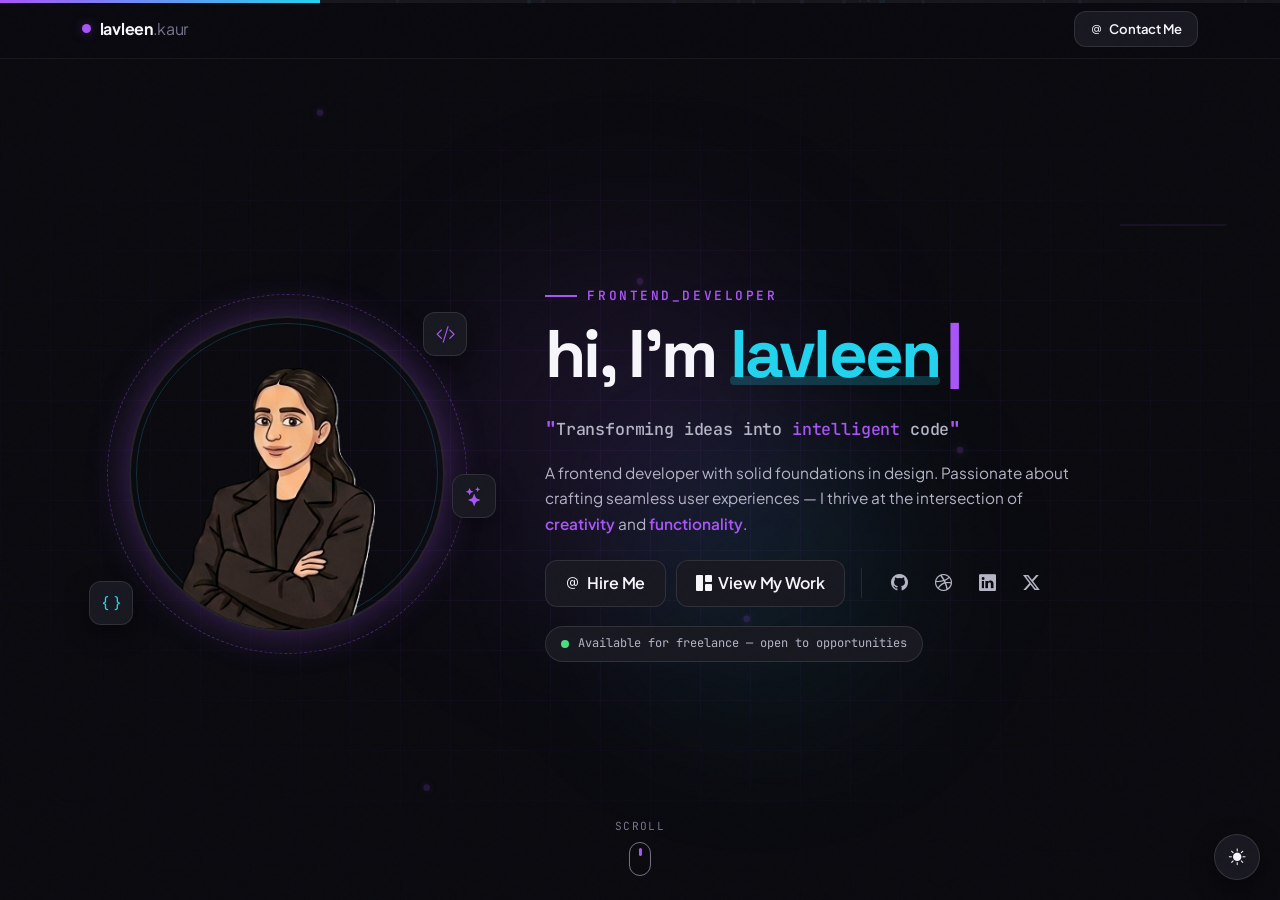
==== commit cceabe04: "Update index.html" ====
--- a/index.html
+++ b/index.html
@@ -28,8 +28,8 @@
   <meta name="twitter:image" content="https://lavleen-portfolio.github.io/assets/images/og-image.jpg" />
 
   <!-- ==== ICONS ==== -->
-  <link rel="icon" type="image/svg+xml" href="assets/images/favicon.svg" />
-  <link rel="apple-touch-icon" href="assets/images/favicon.svg" />
+  <link rel="icon" type="image/svg+xml" href="favicon.svg" />
+  <link rel="apple-touch-icon" href="favicon.svg" />
   <link rel="manifest" href="site.webmanifest" />
 
   <!-- ==== FONTS ==== -->
@@ -42,7 +42,7 @@
   <link href="https://cdn.jsdelivr.net/npm/bootstrap@5.3.3/dist/css/bootstrap.min.css" rel="stylesheet" />
   <link rel="stylesheet" href="https://cdn.jsdelivr.net/npm/bootstrap-icons@1.11.3/font/bootstrap-icons.css" />
 
-  <link rel="stylesheet" href="assets/css/style.css" />
+  <link rel="stylesheet" href="style.css" />
 
   <!-- ==== JSON-LD ==== -->
   <script type="application/ld+json">
@@ -137,7 +137,7 @@
               <div class="bitmoji-ring"></div>
               <div class="bitmoji-ring bitmoji-ring-2"></div>
               <div class="bitmoji-inner">
-                <img src="assets/images/bitmoji.png"
+                <img src="bitmoji.png"
                      alt="Lavleen's Bitmoji waving"
                      onerror="this.style.display='none';this.nextElementSibling.style.display='flex';" />
                 <div class="avatar-fallback" style="display:none;">
@@ -506,6 +506,6 @@
   </main>
 
   <script src="https://cdn.jsdelivr.net/npm/bootstrap@5.3.3/dist/js/bootstrap.bundle.min.js"></script>
-  <script src="assets/js/main.js"></script>
+  <script src="main.js"></script>
 </body>
 </html>
--- a/style.css
+++ b/style.css
@@ -0,0 +1,1936 @@
+/* ============================================================
+   LAVLEEN KAUR — PORTFOLIO (Optimized animated edition)
+   Lightweight • Smooth • No GPU-killers
+   ============================================================ */
+
+/* ============================================================
+   1. DESIGN TOKENS
+   ============================================================ */
+:root,
+[data-theme="dark"] {
+  --bg-base:        #0a0a0f;
+  --bg-elevated:    #131319;
+  --bg-card:        #181821;
+  --bg-card-hover:  #1e1e28;
+  --bg-input:       #14141a;
+
+  --text-primary:   #f5f5fa;
+  --text-secondary: #b4b4c4;
+  --text-muted:     #74748a;
+  --text-dim:       #4a4a58;
+
+  --accent:         #a855f7;
+  --accent-hover:   #b66bff;
+  --accent-soft:    rgba(168, 85, 247, 0.16);
+  --accent-glow:    rgba(168, 85, 247, 0.35);
+
+  --accent-2:       #22d3ee;
+  --accent-2-soft:  rgba(34, 211, 238, 0.14);
+  --accent-2-glow:  rgba(34, 211, 238, 0.35);
+
+  --name-color:     #22d3ee;
+
+  --border-subtle:  rgba(255, 255, 255, 0.06);
+  --border-default: rgba(255, 255, 255, 0.1);
+  --border-strong:  rgba(255, 255, 255, 0.18);
+
+  --grid-line: rgba(168, 85, 247, 0.05);
+
+  --shadow-md: 0 8px 24px rgba(0, 0, 0, 0.4);
+
+  --toggle-bg: #181821;
+  --toggle-border: rgba(255, 255, 255, 0.12);
+}
+
+[data-theme="light"] {
+  --bg-base:        #fafafc;
+  --bg-elevated:    #f0f0f5;
+  --bg-card:        #ffffff;
+  --bg-card-hover:  #fafafb;
+  --bg-input:       #f5f5fa;
+
+  --text-primary:   #0a0a0f;
+  --text-secondary: #494957;
+  --text-muted:     #7a7a8a;
+  --text-dim:       #b3b3bf;
+
+  --accent:         #8b5cf6;
+  --accent-hover:   #9b6dff;
+  --accent-soft:    rgba(139, 92, 246, 0.1);
+  --accent-glow:    rgba(139, 92, 246, 0.2);
+
+  --accent-2:       #0891b2;
+  --accent-2-soft:  rgba(8, 145, 178, 0.1);
+  --accent-2-glow:  rgba(8, 145, 178, 0.2);
+
+  --name-color:     #0891b2;
+
+  --border-subtle:  rgba(0, 0, 0, 0.05);
+  --border-default: rgba(0, 0, 0, 0.1);
+  --border-strong:  rgba(0, 0, 0, 0.18);
+
+  --grid-line: rgba(139, 92, 246, 0.05);
+
+  --shadow-md: 0 8px 24px rgba(139, 92, 246, 0.08);
+
+  --toggle-bg: #ffffff;
+  --toggle-border: rgba(0, 0, 0, 0.12);
+}
+
+/* ============================================================
+   2. BASE
+   ============================================================ */
+* { box-sizing: border-box; }
+
+html, body {
+  margin: 0;
+  padding: 0;
+  height: 100%;
+  width: 100%;
+  overflow: hidden;
+  overscroll-behavior: none;
+}
+
+body {
+  font-family: 'Plus Jakarta Sans', system-ui, -apple-system, sans-serif;
+  background: var(--bg-base);
+  color: var(--text-primary);
+  font-size: 16px;
+  line-height: 1.6;
+  font-weight: 400;
+  -webkit-font-smoothing: antialiased;
+  transition: background-color 0.3s ease, color 0.3s ease;
+}
+
+/* Hide default cursor on desktop (custom cursor takes over) */
+@media (hover: hover) and (min-width: 992px) {
+  body, a, button, input, textarea, .folder-card { cursor: none; }
+  input, textarea { cursor: text; }
+}
+
+::selection { background: var(--accent); color: #fff; }
+
+.mono-font { font-family: 'JetBrains Mono', monospace; }
+.muted { color: var(--text-muted); }
+.accent-text { color: var(--accent); }
+.hero-name {
+  color: var(--name-color);
+  position: relative;
+  display: inline-block;
+}
+.hero-name::after {
+  content: '';
+  position: absolute;
+  bottom: 0.06em;
+  left: 0;
+  right: 0;
+  height: 0.12em;
+  background: var(--accent-2);
+  opacity: 0.22;
+  z-index: -1;
+  border-radius: 4px;
+}
+
+/* ============================================================
+   3. SCROLL PROGRESS
+   ============================================================ */
+.scroll-progress {
+  position: fixed;
+  top: 0;
+  left: 0;
+  width: 100%;
+  height: 3px;
+  background: var(--border-subtle);
+  z-index: 1200;
+}
+.scroll-progress-bar {
+  height: 100%;
+  width: 0;
+  background: linear-gradient(90deg, var(--accent), var(--accent-2));
+  transition: width 0.4s cubic-bezier(0.2, 0.7, 0.2, 1);
+}
+
+/* ============================================================
+   3b. CUSTOM CURSOR (desktop only)
+   ============================================================ */
+.cursor-dot,
+.cursor-ring {
+  position: fixed;
+  top: 0;
+  left: 0;
+  pointer-events: none;
+  z-index: 9999;
+  border-radius: 50%;
+  transform: translate(-50%, -50%);
+  will-change: transform;
+  opacity: 0;
+}
+.cursor-dot {
+  width: 6px;
+  height: 6px;
+  background: var(--accent);
+  transition: width 0.2s, height 0.2s, background 0.2s, opacity 0.3s;
+}
+.cursor-ring {
+  width: 32px;
+  height: 32px;
+  border: 1.5px solid var(--accent);
+  transition: width 0.25s, height 0.25s, border-color 0.25s, opacity 0.3s;
+}
+.cursor-ring.is-hovering {
+  width: 54px;
+  height: 54px;
+  border-color: var(--accent-2);
+  background: var(--accent-soft);
+}
+.cursor-dot.is-hovering {
+  width: 4px;
+  height: 4px;
+}
+@media (hover: none), (max-width: 991.98px) {
+  .cursor-dot, .cursor-ring { display: none !important; }
+}
+
+/* ============================================================
+   3c. NOISE OVERLAY (subtle film grain)
+   ============================================================ */
+.noise-overlay {
+  position: fixed;
+  inset: 0;
+  pointer-events: none;
+  z-index: 9998;
+  opacity: 0.025;
+  background-image: url("data:image/svg+xml,%3Csvg viewBox='0 0 200 200' xmlns='http://www.w3.org/2000/svg'%3E%3Cfilter id='n'%3E%3CfeTurbulence type='fractalNoise' baseFrequency='0.9' numOctaves='3' /%3E%3C/filter%3E%3Crect width='100%25' height='100%25' filter='url(%23n)' /%3E%3C/svg%3E");
+  mix-blend-mode: overlay;
+}
+
+/* ============================================================
+   3d. SCROLL HINT (animated mouse at bottom of hero)
+   ============================================================ */
+.scroll-hint {
+  position: fixed;
+  bottom: 1.5rem;
+  left: 50%;
+  transform: translateX(-50%);
+  z-index: 1050;
+  display: flex;
+  flex-direction: column;
+  align-items: center;
+  gap: 0.4rem;
+  color: var(--text-muted);
+  font-size: 0.7rem;
+  letter-spacing: 0.12em;
+  text-transform: uppercase;
+  opacity: 1;
+  transition: opacity 0.4s ease;
+  pointer-events: none;
+}
+.scroll-hint.hidden { opacity: 0; }
+
+.scroll-mouse {
+  width: 22px;
+  height: 34px;
+  border: 1.5px solid var(--text-muted);
+  border-radius: 12px;
+  display: flex;
+  justify-content: center;
+  padding-top: 5px;
+}
+.scroll-mouse-dot {
+  width: 3px;
+  height: 8px;
+  background: var(--accent);
+  border-radius: 2px;
+  animation: scrollMouseDot 1.8s ease-in-out infinite;
+}
+@keyframes scrollMouseDot {
+  0% { transform: translateY(0); opacity: 1; }
+  60% { transform: translateY(10px); opacity: 0; }
+  100% { transform: translateY(0); opacity: 0; }
+}
+
+/* ============================================================
+   4. FULLPAGE
+   ============================================================ */
+.fullpage {
+  position: fixed;
+  inset: 0;
+  width: 100%;
+  height: 100vh;
+  height: 100dvh;
+}
+
+.page {
+  position: absolute;
+  inset: 0;
+  width: 100%;
+  height: 100vh;
+  height: 100dvh;
+  display: flex;
+  align-items: center;
+  justify-content: center;
+  padding: 80px 1.5rem 2rem;
+  opacity: 0;
+  transform: translateY(100%);
+  transition: transform 0.8s cubic-bezier(0.7, 0, 0.3, 1),
+              opacity 0.8s cubic-bezier(0.7, 0, 0.3, 1);
+  overflow-y: auto;
+  overflow-x: hidden;
+  -webkit-overflow-scrolling: touch;
+  z-index: 1;
+}
+/* Safety: first section visible by default (before JS adds is-active) */
+.page:first-of-type {
+  opacity: 1;
+  transform: translateY(0);
+  z-index: 2;
+}
+.page.is-active {
+  opacity: 1;
+  transform: translateY(0);
+  z-index: 2;
+}
+.page.is-prev {
+  opacity: 0;
+  transform: translateY(-100%);
+  z-index: 1;
+}
+
+/* ============================================================
+   4b. GLOBAL BACKGROUND (covers all sections, single render)
+   ============================================================ */
+.global-bg {
+  position: fixed;
+  inset: 0;
+  width: 100%;
+  height: 100vh;
+  height: 100dvh;
+  pointer-events: none;
+  z-index: 0;
+  overflow: hidden;
+}
+
+/* Subtle tint on alternating sections, but transparent enough to see bg through */
+.section-alt {
+  background: transparent;
+}
+
+/* Page content above global bg */
+.page > * {
+  position: relative;
+  z-index: 2;
+}
+.page {
+  background: transparent;
+}
+
+/* Re-stack: UI elements always above content */
+.scroll-progress { z-index: 1200; }
+.custom-navbar { z-index: 1000; }
+.theme-toggle { z-index: 1100; }
+.scroll-hint { z-index: 1050; }
+.noise-overlay { z-index: 9998; }
+.cursor-dot, .cursor-ring { z-index: 9999; }
+
+.page-content {
+  width: 100%;
+  max-width: 1140px;
+  margin: 0 auto;
+  position: relative;
+  z-index: 3;
+}
+
+/* Special: projects page needs more breathing room */
+#projects {
+  align-items: flex-start;
+  padding-top: 90px;
+}
+
+/* ============================================================
+   5. BACKGROUND LAYERS (lightweight)
+   ============================================================ */
+.bg-grid {
+  position: absolute;
+  inset: 0;
+  background-image:
+    linear-gradient(var(--grid-line) 1px, transparent 1px),
+    linear-gradient(90deg, var(--grid-line) 1px, transparent 1px);
+  background-size: 50px 50px;
+  mask-image: radial-gradient(ellipse 80% 60% at center, black 30%, transparent 90%);
+  -webkit-mask-image: radial-gradient(ellipse 80% 60% at center, black 30%, transparent 90%);
+  pointer-events: none;
+  z-index: 1;
+  animation: gridPan 80s linear infinite;
+}
+.bg-grid-subtle { opacity: 0.5; background-size: 70px 70px; }
+@keyframes gridPan {
+  from { background-position: 0 0; }
+  to { background-position: 50px 50px; }
+}
+
+.bg-glow {
+  position: absolute;
+  pointer-events: none;
+  z-index: 1;
+  border-radius: 50%;
+  filter: blur(80px);
+}
+.bg-glow-1 {
+  top: 20%;
+  left: 30%;
+  width: 500px;
+  height: 500px;
+  background: radial-gradient(circle, var(--accent-soft), transparent 70%);
+  animation: glowFloat1 12s ease-in-out infinite;
+}
+.bg-glow-2 {
+  bottom: 15%;
+  right: 25%;
+  width: 400px;
+  height: 400px;
+  background: radial-gradient(circle, var(--accent-2-soft), transparent 70%);
+  animation: glowFloat2 14s ease-in-out infinite;
+}
+.bg-glow-corner {
+  top: -10%;
+  right: -10%;
+  width: 600px;
+  height: 600px;
+  background: radial-gradient(circle, var(--accent-soft), transparent 60%);
+}
+.bg-glow-corner-2 {
+  top: auto;
+  bottom: -10%;
+  right: auto;
+  left: -10%;
+  background: radial-gradient(circle, var(--accent-2-soft), transparent 60%);
+}
+@keyframes glowFloat1 {
+  0%, 100% { transform: translate(0, 0) scale(1); opacity: 0.8; }
+  50% { transform: translate(40px, -25px) scale(1.1); opacity: 1; }
+}
+@keyframes glowFloat2 {
+  0%, 100% { transform: translate(0, 0) scale(1); opacity: 0.7; }
+  50% { transform: translate(-30px, 30px) scale(1.15); opacity: 1; }
+}
+
+/* === Floating particles (hero only) === */
+.bg-particles {
+  position: absolute;
+  inset: 0;
+  pointer-events: none;
+  z-index: 1;
+  overflow: hidden;
+}
+.particle {
+  position: absolute;
+  width: 3px;
+  height: 3px;
+  border-radius: 50%;
+  background: var(--accent);
+  box-shadow: 0 0 8px var(--accent-glow);
+  opacity: 0.6;
+  animation: floatParticle linear infinite;
+}
+.particle.particle-cyan {
+  background: var(--accent-2);
+  box-shadow: 0 0 8px var(--accent-2-glow);
+}
+@keyframes floatParticle {
+  0% { transform: translateY(100vh) translateX(0); opacity: 0; }
+  10% { opacity: 0.7; }
+  90% { opacity: 0.7; }
+  100% { transform: translateY(-10vh) translateX(50px); opacity: 0; }
+}
+
+/* === Animated SVG circuit lines === */
+.bg-circuit {
+  position: absolute;
+  inset: 0;
+  pointer-events: none;
+  z-index: 1;
+  color: var(--accent);
+  opacity: 0.18;
+}
+.bg-circuit svg { width: 100%; height: 100%; }
+.circuit-path {
+  stroke-dasharray: 1500;
+  stroke-dashoffset: 1500;
+  animation: drawCircuit 8s ease-in-out infinite;
+}
+.circuit-path-2 { animation-delay: 1.5s; }
+@keyframes drawCircuit {
+  0% { stroke-dashoffset: 1500; opacity: 0; }
+  20% { opacity: 1; }
+  60% { stroke-dashoffset: 0; opacity: 1; }
+  100% { stroke-dashoffset: -1500; opacity: 0; }
+}
+.circuit-node {
+  filter: drop-shadow(0 0 4px currentColor);
+  animation: nodePulse 2s ease-in-out infinite;
+  transform-origin: center;
+  transform-box: fill-box;
+}
+.circuit-node:nth-child(3) { animation-delay: 0.4s; }
+.circuit-node:nth-child(4) { animation-delay: 0.8s; }
+.circuit-node:nth-child(5) { animation-delay: 1.2s; }
+.circuit-node:nth-child(6) { animation-delay: 1.6s; }
+.circuit-node:nth-child(7) { animation-delay: 2s; }
+@keyframes nodePulse {
+  0%, 100% { transform: scale(1); opacity: 0.5; }
+  50% { transform: scale(2); opacity: 1; }
+}
+
+/* ============================================================
+   6. HERO SPLIT LAYOUT
+   ============================================================ */
+.hero-split {
+  display: grid;
+  grid-template-columns: 0.85fr 1.3fr;
+  gap: 2.5rem;
+  align-items: center;
+}
+
+.hero-left {
+  display: flex;
+  justify-content: center;
+  align-items: center;
+}
+
+.hero-right {
+  display: flex;
+  flex-direction: column;
+  align-items: flex-start;
+}
+
+/* ============================================================
+   7. BITMOJI BLOCK
+   ============================================================ */
+.bitmoji-wrap {
+  position: relative;
+  width: 360px;
+  height: 360px;
+  display: flex;
+  align-items: center;
+  justify-content: center;
+}
+
+.bitmoji-inner {
+  position: relative;
+  z-index: 3;
+  width: 88%;
+  height: 88%;
+  border-radius: 50%;
+  overflow: hidden;
+  display: flex;
+  align-items: center;
+  justify-content: center;
+  background: transparent;
+  border: 2px solid var(--border-default);
+  box-shadow: 0 0 40px var(--accent-glow);
+  animation: bitmojiBob 6s ease-in-out infinite;
+}
+.bitmoji-inner img {
+  width: 100%;
+  height: 100%;
+  object-fit: cover;
+  border-radius: 50%;
+}
+.avatar-fallback {
+  width: 100%;
+  height: 100%;
+  background: radial-gradient(circle at 50% 30%, #c084fc, #a855f7 50%, #4c1d95 100%);
+  border-radius: 50%;
+  display: flex;
+  align-items: center;
+  justify-content: center;
+  font-size: 90px;
+}
+.wave-emoji {
+  display: inline-block;
+  transform-origin: 70% 70%;
+  animation: wave 2.5s ease-in-out infinite;
+}
+@keyframes wave {
+  0%, 100% { transform: rotate(0); }
+  10%, 30% { transform: rotate(14deg); }
+  20% { transform: rotate(-8deg); }
+  40% { transform: rotate(10deg); }
+  50% { transform: rotate(0); }
+}
+@keyframes bitmojiBob {
+  0%, 100% { transform: translateY(0); }
+  50% { transform: translateY(-10px); }
+}
+
+.bitmoji-ring {
+  position: absolute;
+  inset: 0;
+  border: 1.5px dashed var(--accent);
+  border-radius: 50%;
+  opacity: 0.35;
+  animation: ringRotate 30s linear infinite;
+}
+.bitmoji-ring-2 {
+  inset: 8%;
+  border-style: solid;
+  border-color: var(--accent-2);
+  border-width: 1px;
+  opacity: 0.2;
+  animation: ringRotate 40s linear infinite reverse;
+}
+@keyframes ringRotate {
+  from { transform: rotate(0); }
+  to { transform: rotate(360deg); }
+}
+
+/* Floating badges */
+.float-badge {
+  position: absolute;
+  width: 44px;
+  height: 44px;
+  border-radius: 12px;
+  background: var(--bg-card);
+  border: 1px solid var(--border-default);
+  display: flex;
+  align-items: center;
+  justify-content: center;
+  color: var(--accent);
+  font-size: 1.2rem;
+  z-index: 4;
+  box-shadow: var(--shadow-md);
+}
+.float-badge-1 {
+  top: 5%;
+  right: 0;
+  animation: badgeFloat1 5s ease-in-out infinite;
+}
+.float-badge-2 {
+  bottom: 8%;
+  left: -5%;
+  animation: badgeFloat2 6s ease-in-out infinite;
+  color: var(--accent-2);
+}
+.float-badge-3 {
+  top: 50%;
+  right: -8%;
+  animation: badgeFloat3 7s ease-in-out infinite;
+}
+@keyframes badgeFloat1 {
+  0%, 100% { transform: translateY(0) rotate(-8deg); }
+  50% { transform: translateY(-15px) rotate(8deg); }
+}
+@keyframes badgeFloat2 {
+  0%, 100% { transform: translateY(0) rotate(12deg); }
+  50% { transform: translateY(-15px) rotate(-8deg); }
+}
+@keyframes badgeFloat3 {
+  0%, 100% { transform: translateX(0) rotate(-5deg); }
+  50% { transform: translateX(15px) rotate(8deg); }
+}
+
+/* ============================================================
+   8. HERO TEXT
+   ============================================================ */
+.hero-eyebrow {
+  display: inline-flex;
+  align-items: center;
+  gap: 0.65rem;
+  color: var(--accent);
+  font-size: 0.8rem;
+  font-weight: 600;
+  letter-spacing: 0.2em;
+  margin-bottom: 0.85rem;
+}
+.eyebrow-dash {
+  width: 32px;
+  height: 1.5px;
+  background: var(--accent);
+}
+
+.hero-greeting {
+  font-family: 'Space Grotesk', 'Plus Jakarta Sans', sans-serif;
+  font-size: clamp(2.4rem, 5.5vw, 4.2rem);
+  font-weight: 700;
+  letter-spacing: -0.04em;
+  line-height: 1.02;
+  margin: 0 0 0.8rem;
+  color: var(--text-primary);
+  text-align: left;
+}
+
+.type-line {
+  display: inline-block;
+  position: relative;
+}
+
+.type-cursor {
+  display: inline-block;
+  color: var(--accent);
+  margin-left: 0.1em;
+  animation: cursorBlink 1s steps(2) infinite;
+}
+@keyframes cursorBlink {
+  0%, 49% { opacity: 1; }
+  50%, 100% { opacity: 0; }
+}
+
+/* Tagline (italic quote) */
+.hero-tagline {
+  font-size: clamp(0.95rem, 1.3vw, 1.05rem);
+  color: var(--text-secondary);
+  margin: 0 0 1rem;
+  font-weight: 500;
+  letter-spacing: -0.01em;
+  text-align: left;
+}
+.hero-tagline .quote-mark {
+  color: var(--accent);
+  font-weight: 700;
+  font-size: 1.15em;
+}
+
+.hero-desc {
+  font-size: clamp(0.92rem, 1.2vw, 1rem);
+  color: var(--text-secondary);
+  max-width: 540px;
+  margin: 0 0 1.5rem;
+  line-height: 1.65;
+  text-align: left;
+}
+.hero-desc em {
+  font-style: normal;
+  color: var(--accent);
+  font-weight: 600;
+}
+
+.hero-cta {
+  display: flex;
+  align-items: center;
+  flex-wrap: wrap;
+  gap: 0.65rem;
+  margin-bottom: 1.25rem;
+}
+
+.cta-divider {
+  width: 1px;
+  height: 30px;
+  background: var(--border-default);
+  margin: 0 0.4rem;
+}
+
+.hero-socials { display: flex; gap: 0.25rem; }
+.social-link {
+  width: 40px;
+  height: 40px;
+  display: flex;
+  align-items: center;
+  justify-content: center;
+  border-radius: 10px;
+  color: var(--text-secondary);
+  font-size: 1.05rem;
+  text-decoration: none;
+  transition: all 0.25s ease;
+}
+.social-link:hover {
+  background: var(--bg-card);
+  color: var(--accent);
+  transform: translateY(-2px);
+}
+
+.status-pill {
+  display: inline-flex;
+  align-items: center;
+  gap: 0.55rem;
+  background: var(--bg-card);
+  border: 1px solid var(--border-default);
+  color: var(--text-secondary);
+  padding: 0.45rem 0.95rem;
+  border-radius: 999px;
+  font-size: 0.75rem;
+}
+.status-dot {
+  width: 8px;
+  height: 8px;
+  border-radius: 50%;
+  background: #4ade80;
+  animation: pulseDot 2s infinite;
+}
+@keyframes pulseDot {
+  0% { box-shadow: 0 0 0 0 rgba(74, 222, 128, 0.6); }
+  70% { box-shadow: 0 0 0 8px rgba(74, 222, 128, 0); }
+}
+
+/* ============================================================
+   9. BUTTONS
+   ============================================================ */
+.btn {
+  font-family: inherit;
+  font-weight: 600;
+  letter-spacing: -0.01em;
+  border-radius: 12px;
+  padding: 0.65rem 1.2rem;
+  transition: all 0.25s ease;
+  border: 1px solid transparent;
+  display: inline-flex;
+  align-items: center;
+  gap: 0.4rem;
+  white-space: nowrap;
+  cursor: pointer;
+  text-decoration: none;
+}
+.btn-lg { padding: 0.85rem 1.6rem; font-size: 1rem; }
+.btn-sm { padding: 0.42rem 0.95rem; font-size: 0.82rem; }
+
+.btn-primary-cta {
+  background: var(--bg-card);
+  color: var(--text-primary);
+  border: 1px solid var(--border-default);
+}
+.btn-primary-cta:hover {
+  background: var(--accent);
+  color: #fff;
+  border-color: var(--accent);
+  transform: translateY(-2px);
+  box-shadow: 0 8px 20px var(--accent-glow);
+}
+
+.btn-secondary-cta {
+  background: var(--bg-card);
+  color: var(--text-primary);
+  border: 1px solid var(--border-default);
+}
+.btn-secondary-cta:hover {
+  background: var(--bg-card-hover);
+  border-color: var(--accent);
+  color: var(--accent);
+  transform: translateY(-2px);
+}
+
+.btn-outline-cta {
+  background: transparent;
+  color: var(--text-primary);
+  border: 1px solid var(--border-strong);
+}
+.btn-outline-cta:hover {
+  background: var(--accent);
+  color: #fff;
+  border-color: var(--accent);
+  transform: translateY(-2px);
+}
+
+/* ============================================================
+   10. THEME TOGGLE
+   ============================================================ */
+.theme-toggle {
+  position: fixed;
+  bottom: 1.25rem;
+  right: 1.25rem;
+  z-index: 1100;
+  width: 46px;
+  height: 46px;
+  border-radius: 50%;
+  background: var(--toggle-bg);
+  border: 1px solid var(--toggle-border);
+  color: var(--text-primary);
+  display: flex;
+  align-items: center;
+  justify-content: center;
+  cursor: pointer;
+  box-shadow: var(--shadow-md);
+  transition: all 0.3s ease;
+  font-size: 1.05rem;
+}
+.theme-toggle:hover {
+  transform: translateY(-3px);
+  border-color: var(--accent);
+  color: var(--accent);
+}
+.toggle-icon-sun, .toggle-icon-moon {
+  position: absolute;
+  transition: opacity 0.25s ease, transform 0.25s ease;
+}
+[data-theme="dark"] .toggle-icon-sun { opacity: 1; transform: rotate(0); }
+[data-theme="dark"] .toggle-icon-moon { opacity: 0; transform: rotate(-90deg); }
+[data-theme="light"] .toggle-icon-sun { opacity: 0; transform: rotate(90deg); }
+[data-theme="light"] .toggle-icon-moon { opacity: 1; transform: rotate(0); }
+
+/* ============================================================
+   11. NAVBAR (minimal — brand left + contact right)
+   ============================================================ */
+.custom-navbar {
+  background: color-mix(in srgb, var(--bg-base) 75%, transparent);
+  backdrop-filter: blur(20px) saturate(180%);
+  -webkit-backdrop-filter: blur(20px) saturate(180%);
+  border-bottom: 1px solid var(--border-subtle);
+  padding: 0.7rem 0;
+  z-index: 1000;
+}
+
+.navbar-brand {
+  color: var(--text-primary) !important;
+  font-size: 1rem;
+  font-weight: 700;
+  letter-spacing: -0.02em;
+  display: inline-flex;
+  align-items: center;
+  gap: 0.55rem;
+  text-decoration: none;
+}
+.brand-dot {
+  width: 9px; height: 9px;
+  border-radius: 50%;
+  background: var(--accent);
+  display: inline-block;
+  box-shadow: 0 0 12px var(--accent-glow);
+  animation: brandPulse 3s ease-in-out infinite;
+}
+@keyframes brandPulse {
+  0%, 100% { box-shadow: 0 0 12px var(--accent-glow); transform: scale(1); }
+  50% { box-shadow: 0 0 22px var(--accent-glow); transform: scale(1.1); }
+}
+.brand-accent { color: var(--text-muted); font-weight: 400; }
+
+/* ============================================================
+   12. SECTION HEADERS
+   ============================================================ */
+.section-header { max-width: 720px; margin: 0 auto; }
+
+.section-tag {
+  color: var(--accent);
+  font-size: 0.78rem;
+  font-weight: 600;
+  letter-spacing: 0.12em;
+  margin-bottom: 0.4rem;
+  text-transform: uppercase;
+}
+.tag-bracket {
+  color: var(--accent-2);
+  font-weight: 700;
+  margin: 0 0.2em;
+}
+
+.section-title {
+  font-family: 'Space Grotesk', sans-serif;
+  font-size: clamp(1.9rem, 4vw, 2.6rem);
+  font-weight: 700;
+  letter-spacing: -0.04em;
+  line-height: 1.05;
+  margin-bottom: 0.5rem;
+  color: var(--text-primary);
+  position: relative;
+  display: inline-block;
+}
+
+/* Glitch effect on section titles when section becomes active */
+.section-title[data-glitch],
+.footer-title[data-glitch] {
+  position: relative;
+}
+.section-title[data-glitch]::before,
+.section-title[data-glitch]::after,
+.footer-title[data-glitch]::before,
+.footer-title[data-glitch]::after {
+  content: attr(data-glitch);
+  position: absolute;
+  top: 0;
+  left: 0;
+  width: 100%;
+  pointer-events: none;
+  opacity: 0;
+}
+.page.is-active .section-title[data-glitch]::before,
+.page.is-active .footer-title[data-glitch]::before {
+  color: var(--accent);
+  animation: glitchA 1.2s ease-out 0.6s 1;
+}
+.page.is-active .section-title[data-glitch]::after,
+.page.is-active .footer-title[data-glitch]::after {
+  color: var(--accent-2);
+  animation: glitchB 1.2s ease-out 0.6s 1;
+}
+@keyframes glitchA {
+  0%, 100% { opacity: 0; transform: translate(0, 0); }
+  20% { opacity: 0.7; transform: translate(-3px, 1px); clip-path: inset(20% 0 60% 0); }
+  40% { opacity: 0.5; transform: translate(2px, -1px); clip-path: inset(50% 0 30% 0); }
+  60% { opacity: 0.6; transform: translate(-2px, 2px); clip-path: inset(10% 0 75% 0); }
+  80% { opacity: 0.3; transform: translate(1px, 0); clip-path: inset(70% 0 10% 0); }
+}
+@keyframes glitchB {
+  0%, 100% { opacity: 0; transform: translate(0, 0); }
+  20% { opacity: 0.5; transform: translate(3px, -1px); clip-path: inset(50% 0 30% 0); }
+  40% { opacity: 0.7; transform: translate(-2px, 1px); clip-path: inset(20% 0 65% 0); }
+  60% { opacity: 0.4; transform: translate(2px, -2px); clip-path: inset(70% 0 15% 0); }
+  80% { opacity: 0.6; transform: translate(-1px, 0); clip-path: inset(10% 0 80% 0); }
+}
+
+.section-subtitle {
+  color: var(--text-secondary);
+  font-size: 0.96rem;
+  margin-bottom: 0;
+}
+
+/* ============================================================
+   13. SKILL CARDS V2 (layman-friendly, bigger, clearer)
+   ============================================================ */
+.skills-grid-new { max-width: 1240px; margin: 0 auto; }
+
+/* Custom 3-column layout for 3 skill cards */
+.col-skill {
+  flex: 0 0 auto;
+  width: 100%;
+}
+@media (min-width: 768px) {
+  .col-skill {
+    width: 50%; /* 2 cards per row on tablet */
+  }
+  /* AI card (3rd) takes full width on tablet below 2-card row */
+  .skills-grid-new .col-skill:nth-child(3) {
+    width: 100%;
+  }
+  .skills-grid-new .col-skill:nth-child(3) .skill-illustration {
+    height: 110px;
+  }
+}
+@media (min-width: 992px) {
+  .col-skill {
+    width: 33.333%; /* 3 cards in a row on desktop */
+  }
+  .skills-grid-new .col-skill:nth-child(3) {
+    width: 33.333%;
+  }
+  .skills-grid-new .col-skill:nth-child(3) .skill-illustration {
+    height: 130px;
+  }
+  .col-skill .skill-card-v2 { padding: 1.75rem 1.4rem 1.5rem; }
+  .col-skill .skill-illustration { height: 130px; margin: 0.5rem 0 1.1rem; }
+  .col-skill .skill-main-icon { font-size: 4rem; }
+  .col-skill .skill-card-title { font-size: 1.15rem; margin-bottom: 0.5rem; }
+  .col-skill .skill-card-desc { font-size: 0.82rem; min-height: 4em; margin-bottom: 1rem; }
+  .col-skill .tech-pill { font-size: 0.7rem; padding: 0.25rem 0.55rem; }
+  .col-skill .skill-techs { gap: 0.32rem; }
+  .col-skill .skill-techs-ai .tech-pill { font-size: 0.64rem; padding: 0.2rem 0.5rem; }
+}
+
+/* Pill usage notes (e.g. "(images)") */
+.pill-note {
+  color: var(--text-muted);
+  font-size: 0.92em;
+  margin-left: 0.15rem;
+  font-weight: 400;
+}
+
+.skill-card-v2 {
+  background: var(--bg-card);
+  border: 1px solid var(--border-default);
+  border-radius: 20px;
+  padding: 2rem 1.4rem 1.6rem;
+  height: 100%;
+  text-align: center;
+  position: relative;
+  overflow: hidden;
+  transition: border-color 0.35s ease, transform 0.35s ease, box-shadow 0.35s ease;
+}
+.skill-card-v2::before {
+  content: '';
+  position: absolute;
+  inset: 0;
+  background:
+    radial-gradient(circle at 50% 0%, var(--accent-soft), transparent 65%);
+  opacity: 0.4;
+  pointer-events: none;
+  transition: opacity 0.4s ease;
+}
+.skill-card-v2:hover {
+  border-color: var(--accent);
+  transform: translateY(-8px);
+  box-shadow: 0 22px 45px var(--accent-soft);
+}
+.skill-card-v2:hover::before { opacity: 0.9; }
+
+/* Corner number badge */
+.skill-corner {
+  position: absolute;
+  top: 14px;
+  left: 14px;
+  width: 32px;
+  height: 32px;
+  border-radius: 9px;
+  background: var(--bg-elevated);
+  border: 1px solid var(--border-default);
+  display: flex;
+  align-items: center;
+  justify-content: center;
+  font-size: 0.72rem;
+  font-weight: 700;
+  color: var(--accent);
+  z-index: 3;
+  transition: all 0.3s ease;
+  letter-spacing: 0.05em;
+}
+.skill-card-v2:hover .skill-corner {
+  color: var(--accent-2);
+  border-color: var(--accent);
+  transform: rotate(8deg);
+}
+
+/* Hero illustration area (BIG icon + orbs) */
+.skill-illustration {
+  position: relative;
+  width: 100%;
+  height: 140px;
+  display: flex;
+  align-items: center;
+  justify-content: center;
+  margin: 0.5rem 0 1.25rem;
+  z-index: 1;
+}
+
+.skill-main-icon {
+  font-size: 4.5rem;
+  background: linear-gradient(135deg, var(--accent), var(--accent-2));
+  -webkit-background-clip: text;
+  background-clip: text;
+  -webkit-text-fill-color: transparent;
+  color: transparent;
+  filter: drop-shadow(0 8px 20px var(--accent-glow));
+  transition: transform 0.5s cubic-bezier(0.34, 1.56, 0.64, 1);
+  position: relative;
+  z-index: 2;
+}
+.skill-card-v2:hover .skill-main-icon {
+  transform: scale(1.15) rotate(-5deg);
+}
+
+/* Decorative orbs around main icon */
+.skill-orb {
+  position: absolute;
+  border-radius: 50%;
+  filter: blur(20px);
+  pointer-events: none;
+}
+.skill-orb-1 {
+  width: 90px;
+  height: 90px;
+  background: var(--accent);
+  opacity: 0.25;
+  top: 15%;
+  left: 25%;
+  animation: orbFloat1 5s ease-in-out infinite;
+}
+.skill-orb-2 {
+  width: 70px;
+  height: 70px;
+  background: var(--accent-2);
+  opacity: 0.22;
+  bottom: 10%;
+  right: 22%;
+  animation: orbFloat2 6s ease-in-out infinite;
+}
+@keyframes orbFloat1 {
+  0%, 100% { transform: translate(0,0) scale(1); }
+  50% { transform: translate(8px, -10px) scale(1.15); }
+}
+@keyframes orbFloat2 {
+  0%, 100% { transform: translate(0,0) scale(1); }
+  50% { transform: translate(-10px, 8px) scale(1.2); }
+}
+
+/* Device icons (for "Works on every device" card) */
+.skill-device-icon {
+  position: absolute;
+  color: var(--text-secondary);
+  filter: drop-shadow(0 4px 12px rgba(0,0,0,0.3));
+  transition: all 0.4s cubic-bezier(0.34, 1.56, 0.64, 1);
+  z-index: 2;
+}
+.skill-device-laptop {
+  font-size: 4rem;
+  top: 50%;
+  left: 50%;
+  transform: translate(-50%, -45%);
+  color: var(--accent);
+}
+.skill-device-tablet {
+  font-size: 2.5rem;
+  top: 18%;
+  right: 14%;
+  color: var(--accent-2);
+  transform: rotate(-12deg);
+}
+.skill-device-phone {
+  font-size: 2.2rem;
+  bottom: 12%;
+  left: 16%;
+  color: var(--accent);
+  transform: rotate(8deg);
+}
+.skill-card-v2:hover .skill-device-laptop {
+  transform: translate(-50%, -50%) scale(1.1);
+}
+.skill-card-v2:hover .skill-device-tablet {
+  transform: rotate(-20deg) translateY(-4px);
+}
+.skill-card-v2:hover .skill-device-phone {
+  transform: rotate(15deg) translateY(-4px);
+}
+
+/* Title */
+.skill-card-title {
+  font-family: 'Space Grotesk', sans-serif;
+  font-size: 1.2rem;
+  font-weight: 700;
+  margin: 0 0 0.55rem;
+  color: var(--text-primary);
+  letter-spacing: -0.02em;
+  position: relative;
+  z-index: 1;
+}
+
+.skill-card-desc {
+  font-size: 0.85rem;
+  color: var(--text-secondary);
+  margin: 0 0 1.1rem;
+  line-height: 1.55;
+  position: relative;
+  z-index: 1;
+  min-height: 4em;
+}
+
+/* Tech pills row at bottom */
+.skill-techs {
+  display: flex;
+  flex-wrap: wrap;
+  justify-content: center;
+  gap: 0.35rem;
+  position: relative;
+  z-index: 1;
+  margin-top: auto;
+}
+.tech-pill {
+  display: inline-flex;
+  align-items: center;
+  gap: 0.3rem;
+  padding: 0.3rem 0.65rem;
+  background: var(--bg-elevated);
+  border: 1px solid var(--border-default);
+  border-radius: 999px;
+  font-size: 0.72rem;
+  font-weight: 500;
+  color: var(--text-secondary);
+  font-family: 'JetBrains Mono', monospace;
+  transition: all 0.25s ease;
+}
+.tech-pill svg, .tech-pill i {
+  width: 13px;
+  height: 13px;
+  font-size: 0.85rem;
+  display: inline-flex;
+  align-items: center;
+  justify-content: center;
+}
+.skill-card-v2:hover .tech-pill {
+  background: var(--bg-card-hover);
+  border-color: var(--accent);
+  color: var(--text-primary);
+  transform: translateY(-2px);
+}
+
+/* Different background tints per card type */
+.skill-illust-web::after,
+.skill-illust-code::after,
+.skill-illust-device::after,
+.skill-illust-design::after {
+  content: '';
+  position: absolute;
+  inset: 20% 30%;
+  border-radius: 50%;
+  pointer-events: none;
+  z-index: 0;
+}
+.skill-illust-web::after {
+  background: radial-gradient(circle, var(--accent-soft), transparent 70%);
+}
+.skill-illust-code::after {
+  background: radial-gradient(circle, var(--accent-2-soft), transparent 70%);
+}
+.skill-illust-design::after {
+  background: radial-gradient(circle, var(--accent-soft), transparent 70%);
+}
+.skill-illust-ai::after {
+  background: radial-gradient(circle, var(--accent-2-soft), transparent 70%);
+}
+
+/* ============================================================
+   13c. AI CARD (Vibe Coding) — special styling
+   ============================================================ */
+.skill-card-ai {
+  background: linear-gradient(180deg, var(--bg-card) 0%, rgba(168, 85, 247, 0.06) 100%);
+  border-color: var(--accent-soft);
+}
+.skill-card-ai::before {
+  background:
+    radial-gradient(circle at 50% 0%, var(--accent-2-soft), transparent 50%),
+    radial-gradient(circle at 50% 100%, var(--accent-soft), transparent 50%) !important;
+  opacity: 0.6 !important;
+}
+.skill-card-ai:hover {
+  border-color: var(--accent-2);
+  box-shadow: 0 22px 45px var(--accent-2-soft);
+}
+
+/* "NEW" badge */
+.skill-badge-new {
+  position: absolute;
+  top: 14px;
+  right: 14px;
+  padding: 0.22rem 0.55rem;
+  background: linear-gradient(135deg, var(--accent), var(--accent-2));
+  color: #fff;
+  font-family: 'JetBrains Mono', monospace;
+  font-size: 0.6rem;
+  font-weight: 700;
+  border-radius: 6px;
+  letter-spacing: 0.1em;
+  z-index: 3;
+  box-shadow: 0 4px 12px var(--accent-glow);
+  animation: badgePulse 2.5s ease-in-out infinite;
+}
+@keyframes badgePulse {
+  0%, 100% { transform: scale(1); }
+  50% { transform: scale(1.08); }
+}
+
+/* AI sparkles in illustration */
+.ai-sparkle {
+  position: absolute;
+  color: var(--accent-2);
+  font-size: 1.1rem;
+  pointer-events: none;
+  z-index: 2;
+  text-shadow: 0 0 8px var(--accent-2-glow);
+  animation: sparkleFloat 3s ease-in-out infinite;
+}
+.ai-sparkle-1 {
+  top: 18%;
+  left: 22%;
+  animation-delay: 0s;
+  color: var(--accent);
+}
+.ai-sparkle-2 {
+  top: 35%;
+  right: 18%;
+  animation-delay: 0.7s;
+  font-size: 0.9rem;
+}
+.ai-sparkle-3 {
+  bottom: 22%;
+  left: 30%;
+  animation-delay: 1.4s;
+  font-size: 0.85rem;
+  color: var(--accent);
+}
+@keyframes sparkleFloat {
+  0%, 100% { opacity: 0.4; transform: scale(0.85) rotate(0); }
+  50% { opacity: 1; transform: scale(1.15) rotate(180deg); }
+}
+
+/* AI tools tech pills — more compact since there are 7 */
+.skill-techs-ai {
+  gap: 0.3rem;
+}
+.skill-techs-ai .tech-pill {
+  font-size: 0.66rem;
+  padding: 0.25rem 0.55rem;
+}
+.skill-techs-ai .tech-pill svg,
+.skill-techs-ai .tech-pill i {
+  width: 11px;
+  height: 11px;
+  font-size: 0.75rem;
+}
+
+/* ============================================================
+   13b. OLD FOLDER STYLES (kept for compat but unused)
+   ============================================================ */
+.hover-hint {
+  display: inline-flex;
+  align-items: center;
+  gap: 0.4rem;
+  margin-top: 0.65rem;
+  font-size: 0.72rem;
+  color: var(--accent-2);
+  background: var(--accent-2-soft);
+  padding: 0.3rem 0.85rem;
+  border-radius: 999px;
+  border: 1px solid var(--accent-2-soft);
+  letter-spacing: 0.05em;
+  animation: hintPulse 2.5s ease-in-out infinite;
+}
+.hover-hint i {
+  font-size: 0.8rem;
+  animation: hintCursor 2.5s ease-in-out infinite;
+}
+@keyframes hintPulse {
+  0%, 100% { transform: translateY(0); }
+  50% { transform: translateY(-3px); }
+}
+@keyframes hintCursor {
+  0%, 100% { transform: translate(0, 0); }
+  50% { transform: translate(2px, 2px); }
+}
+
+/* ============================================================
+   14. PROJECT CARDS (fixed sizing)
+   ============================================================ */
+.project-card {
+  background: var(--bg-card);
+  border: 1px solid var(--border-default);
+  border-radius: 14px;
+  overflow: hidden;
+  height: 100%;
+  transition: border-color 0.3s ease, transform 0.3s ease;
+  display: flex;
+  flex-direction: column;
+}
+.project-card:hover {
+  border-color: var(--accent);
+  transform: translateY(-4px);
+}
+
+.project-thumb {
+  aspect-ratio: 16/5; /* very short thumb */
+  overflow: hidden;
+  position: relative;
+}
+
+/* PROJECTS section: ultra compact so all 4 fit easily */
+#projects,
+#skills {
+  overflow: hidden; /* prevents double-scroll: content fits fully */
+}
+#projects {
+  align-items: center;
+  padding-top: 70px;
+}
+#projects .page-content { padding: 0; max-width: 1000px; }
+#projects .section-header {
+  margin-bottom: 0.65rem !important;
+  max-width: 560px;
+}
+#projects .section-tag { margin-bottom: 0.2rem; font-size: 0.68rem; }
+#projects .section-title {
+  font-size: clamp(1.25rem, 2.2vw, 1.6rem);
+  margin-bottom: 0.2rem;
+}
+#projects .section-subtitle { font-size: 0.78rem; margin-bottom: 0; }
+
+#projects .row { --bs-gutter-x: 0.65rem; --bs-gutter-y: 0.65rem; }
+
+#projects .project-thumb-label {
+  font-size: 0.75rem;
+}
+#projects .project-body {
+  padding: 0.45rem 0.7rem 0.55rem;
+}
+#projects .project-name {
+  font-size: 0.82rem;
+  margin: 0;
+  line-height: 1.2;
+}
+#projects .project-year {
+  font-size: 0.65rem;
+}
+#projects .project-type {
+  font-size: 0.58rem;
+  margin: 0.08rem 0 0.15rem;
+}
+#projects .project-desc {
+  font-size: 0.68rem;
+  line-height: 1.35;
+}
+#projects .project-links {
+  margin-top: 0.35rem;
+  gap: 0.25rem;
+}
+#projects .project-links .btn {
+  padding: 0.22rem 0.55rem;
+  font-size: 0.66rem;
+  border-radius: 7px;
+}
+#projects .project-links .btn i {
+  font-size: 0.72rem;
+}
+
+/* On taller screens (>= 900px tall), allow slightly more room */
+@media (min-height: 900px) {
+  #projects .project-thumb { aspect-ratio: 16/6.5; }
+  #projects .section-title { font-size: clamp(1.5rem, 2.8vw, 1.95rem); }
+  #projects .project-desc { font-size: 0.72rem; }
+  #projects .project-name { font-size: 0.9rem; }
+}
+.project-thumb-inner {
+  width: 100%; height: 100%;
+  display: flex; align-items: center; justify-content: center;
+  position: relative;
+  transition: transform 0.5s ease;
+}
+.project-card:hover .project-thumb-inner {
+  transform: scale(1.04);
+}
+
+.project-thumb-label {
+  font-family: 'JetBrains Mono', monospace;
+  font-size: 1.05rem;
+  font-weight: 600;
+  color: rgba(255, 255, 255, 0.95);
+  letter-spacing: 0.06em;
+  text-shadow: 0 2px 12px rgba(0, 0, 0, 0.5);
+  z-index: 2;
+}
+
+.project-cosmic {
+  background:
+    radial-gradient(circle at 30% 40%, #6d28d9 0%, transparent 50%),
+    radial-gradient(circle at 70% 60%, #a855f7 0%, transparent 45%),
+    linear-gradient(135deg, #0a0118 0%, #1a0a2e 100%);
+}
+.project-pehnawa {
+  background:
+    radial-gradient(circle at 70% 30%, #22d3ee 0%, transparent 50%),
+    linear-gradient(135deg, #1e293b 0%, #7c1d6f 100%);
+}
+.project-seoulie {
+  background: linear-gradient(135deg, #1e3a8a 0%, #a855f7 100%);
+}
+.project-loaflab {
+  background:
+    radial-gradient(circle at 30% 70%, #22d3ee 0%, transparent 50%),
+    linear-gradient(135deg, #134e4a 0%, #4c1d95 100%);
+}
+
+.project-body {
+  padding: 0.85rem 1rem 0.95rem;
+  flex-grow: 1;
+  display: flex;
+  flex-direction: column;
+}
+.project-name {
+  font-size: 1rem;
+  font-weight: 700;
+  margin: 0 0 0.1rem;
+  color: var(--text-primary);
+}
+.project-year {
+  color: var(--text-muted);
+  font-size: 0.74rem;
+}
+.project-type {
+  color: var(--accent-2);
+  font-size: 0.68rem;
+  font-weight: 600;
+  letter-spacing: 0.06em;
+  text-transform: uppercase;
+  margin: 0 0 0.3rem;
+}
+.project-desc {
+  color: var(--text-secondary);
+  font-size: 0.8rem;
+  margin: 0;
+  flex-grow: 1;
+  line-height: 1.55;
+}
+.project-links {
+  display: flex;
+  gap: 0.4rem;
+  margin-top: 0.6rem;
+}
+
+/* ============================================================
+   18. CONTACT
+   ============================================================ */
+.footer-title {
+  font-family: 'Space Grotesk', sans-serif;
+  font-size: clamp(1.7rem, 3.5vw, 2.4rem);
+  font-weight: 700;
+  letter-spacing: -0.04em;
+  line-height: 1.08;
+  margin-bottom: 0.6rem;
+  color: var(--text-primary);
+}
+
+.footer-sub {
+  color: var(--text-secondary);
+  font-size: 0.95rem;
+  margin-bottom: 1.1rem;
+}
+.footer-phone-label {
+  color: var(--text-muted);
+  font-size: 0.72rem;
+  margin: 0;
+}
+.footer-phone { margin-bottom: 1rem; }
+.footer-phone a {
+  color: var(--text-primary);
+  text-decoration: none;
+  font-size: 1.2rem;
+  font-weight: 700;
+  font-family: 'JetBrains Mono', monospace;
+}
+.footer-phone a:hover { color: var(--accent); }
+
+.contact-form .form-control {
+  background: var(--bg-input);
+  border: 1px solid var(--border-default);
+  color: var(--text-primary);
+  border-radius: 10px;
+  padding: 0.65rem 0.9rem;
+  font-family: inherit;
+  font-size: 0.9rem;
+  transition: all 0.2s ease;
+}
+.contact-form .form-control::placeholder { color: var(--text-dim); }
+.contact-form .form-control:focus {
+  background: var(--bg-card);
+  border-color: var(--accent);
+  color: var(--text-primary);
+  box-shadow: 0 0 0 3px var(--accent-soft);
+}
+
+.footer-card {
+  background: var(--bg-card);
+  border: 1px solid var(--border-default);
+  border-radius: 18px;
+  padding: 1.5rem;
+  height: 100%;
+  position: relative;
+  overflow: hidden;
+}
+.footer-card::before {
+  content: '';
+  position: absolute;
+  top: -40%;
+  right: -40%;
+  width: 80%;
+  height: 80%;
+  background: radial-gradient(circle, var(--accent-soft), transparent 70%);
+  pointer-events: none;
+}
+.footer-avatar {
+  width: 56px;
+  height: 56px;
+  border-radius: 50%;
+  background: linear-gradient(135deg, var(--accent), var(--accent-2));
+  display: flex;
+  align-items: center;
+  justify-content: center;
+  font-size: 1.25rem;
+  font-weight: 800;
+  color: #fff;
+  margin-bottom: 0.85rem;
+  box-shadow: 0 8px 20px var(--accent-glow);
+}
+.footer-name {
+  font-size: 1.25rem;
+  font-weight: 700;
+  margin-bottom: 0.15rem;
+  color: var(--text-primary);
+}
+.footer-role {
+  font-size: 0.85rem;
+  color: var(--accent);
+  margin-bottom: 0.7rem;
+  font-weight: 600;
+}
+.footer-bio {
+  color: var(--text-secondary);
+  font-size: 0.86rem;
+  margin-bottom: 1rem;
+}
+.footer-socials {
+  display: flex;
+  gap: 0.4rem;
+  flex-wrap: wrap;
+}
+.footer-socials a {
+  width: 38px;
+  height: 38px;
+  border-radius: 9px;
+  background: var(--bg-elevated);
+  border: 1px solid var(--border-default);
+  display: flex;
+  align-items: center;
+  justify-content: center;
+  color: var(--text-secondary);
+  text-decoration: none;
+  transition: all 0.25s ease;
+}
+.footer-socials a:hover {
+  background: var(--accent);
+  color: #fff;
+  border-color: var(--accent);
+  transform: translateY(-2px);
+}
+
+.copyright-strip {
+  margin-top: 1.5rem;
+  padding-top: 1rem;
+  border-top: 1px solid var(--border-subtle);
+}
+
+/* ============================================================
+   19. ★ ENTRY ANIMATIONS ★
+   ============================================================ */
+[data-anim] {
+  opacity: 0;
+  will-change: transform, opacity;
+}
+
+/* Avatar zoom-rotate */
+[data-anim="zoom-rotate"] {
+  transform: scale(0.5) rotate(-10deg);
+  transition: opacity 0.85s cubic-bezier(0.34, 1.56, 0.64, 1),
+              transform 0.85s cubic-bezier(0.34, 1.56, 0.64, 1);
+}
+.page.is-active [data-anim="zoom-rotate"] {
+  opacity: 1;
+  transform: scale(1) rotate(0);
+}
+
+/* Slide right (eyebrow) */
+[data-anim="slide-right"] {
+  transform: translateX(-25px);
+  transition: opacity 0.6s ease, transform 0.6s cubic-bezier(0.2, 0.7, 0.2, 1);
+}
+.page.is-active [data-anim="slide-right"] {
+  opacity: 1;
+  transform: translateX(0);
+}
+.page.is-active [data-anim="slide-right"][data-delay="1"] { transition-delay: 0.3s; }
+
+/* Type effect */
+[data-anim="type-effect"] { opacity: 1; }
+[data-anim="type-effect"] .type-line {
+  position: relative;
+  display: inline-block;
+  max-width: 100%;
+  overflow: hidden;
+  white-space: nowrap;
+  width: 0;
+  transition: width 1.2s steps(20, end);
+  transition-delay: 0.5s;
+}
+.page.is-active [data-anim="type-effect"] .type-line {
+  width: 100%;
+}
+@media (max-width: 575.98px) {
+  [data-anim="type-effect"] .type-line {
+    white-space: normal;
+    width: auto;
+    overflow: visible;
+    opacity: 0;
+    transition: opacity 0.7s ease 0.4s;
+  }
+  .page.is-active [data-anim="type-effect"] .type-line { opacity: 1; }
+}
+
+/* Blur up */
+[data-anim="blur-up"] {
+  transform: translateY(20px);
+  filter: blur(8px);
+  transition: opacity 0.7s ease,
+              transform 0.7s cubic-bezier(0.2, 0.7, 0.2, 1),
+              filter 0.7s ease;
+}
+.page.is-active [data-anim="blur-up"] {
+  opacity: 1;
+  transform: translateY(0);
+  filter: blur(0);
+}
+.page.is-active [data-anim="blur-up"][data-delay="3"] { transition-delay: 1.2s; }
+.page.is-active [data-anim="blur-up"][data-delay="4"] { transition-delay: 1.5s; }
+
+/* Stagger-up (hero CTA) */
+[data-anim="stagger-up"] { opacity: 1; }
+[data-anim="stagger-up"] .stagger-item {
+  opacity: 0;
+  transform: translateY(20px);
+  transition: opacity 0.5s ease, transform 0.5s cubic-bezier(0.2, 0.7, 0.2, 1);
+}
+.page.is-active [data-anim="stagger-up"] .stagger-item { opacity: 1; transform: translateY(0); }
+.page.is-active [data-anim="stagger-up"][data-delay="5"] .stagger-item:nth-child(1) { transition-delay: 1.8s; }
+.page.is-active [data-anim="stagger-up"][data-delay="5"] .stagger-item:nth-child(2) { transition-delay: 1.9s; }
+.page.is-active [data-anim="stagger-up"][data-delay="5"] .stagger-item:nth-child(3) { transition-delay: 2.0s; }
+.page.is-active [data-anim="stagger-up"][data-delay="5"] .stagger-item:nth-child(4) { transition-delay: 2.1s; }
+
+/* Slide-up bounce */
+[data-anim="slide-up-bounce"] {
+  transform: translateY(30px) scale(0.92);
+  transition: opacity 0.6s ease,
+              transform 0.6s cubic-bezier(0.34, 1.56, 0.64, 1);
+}
+.page.is-active [data-anim="slide-up-bounce"] {
+  opacity: 1;
+  transform: translateY(0) scale(1);
+}
+.page.is-active [data-anim="slide-up-bounce"][data-delay="6"] { transition-delay: 2.3s; }
+.page.is-active [data-anim="slide-up-bounce"][data-delay="4"] { transition-delay: 1.7s; }
+.page.is-active [data-anim="slide-up-bounce"][data-delay="2"] { transition-delay: 1.3s; }
+
+/* Float in (badges) */
+[data-anim="float-in"] {
+  transform: scale(0) rotate(45deg);
+  transition: opacity 0.6s ease, transform 0.7s cubic-bezier(0.34, 1.56, 0.64, 1);
+}
+.page.is-active [data-anim="float-in"] {
+  opacity: 1;
+  transform: scale(1) rotate(0);
+}
+.page.is-active [data-anim="float-in"][data-delay="3"] { transition-delay: 1s; }
+.page.is-active [data-anim="float-in"][data-delay="4"] { transition-delay: 1.15s; }
+.page.is-active [data-anim="float-in"][data-delay="5"] { transition-delay: 1.3s; }
+
+/* Split-up (section headers) */
+[data-anim="split-up"] { opacity: 1; }
+[data-anim="split-up"] > * {
+  opacity: 0;
+  transform: translateY(22px);
+  transition: opacity 0.5s ease, transform 0.55s cubic-bezier(0.2, 0.7, 0.2, 1);
+}
+.page.is-active [data-anim="split-up"] > * { opacity: 1; transform: translateY(0); }
+.page.is-active [data-anim="split-up"] > *:nth-child(1) { transition-delay: 0.35s; }
+.page.is-active [data-anim="split-up"] > *:nth-child(2) { transition-delay: 0.5s; }
+.page.is-active [data-anim="split-up"] > *:nth-child(3) { transition-delay: 0.65s; }
+.page.is-active [data-anim="split-up"] > *:nth-child(4) { transition-delay: 0.8s; }
+.page.is-active [data-anim="split-up"] > *:nth-child(5) { transition-delay: 0.95s; }
+
+/* Stagger grid */
+[data-anim="stagger-grid"] { opacity: 1; }
+[data-anim="stagger-grid"] .stagger-item {
+  opacity: 0;
+  transform: translateY(28px) scale(0.96);
+  transition: opacity 0.55s ease, transform 0.65s cubic-bezier(0.34, 1.4, 0.64, 1);
+}
+.page.is-active [data-anim="stagger-grid"] .stagger-item {
+  opacity: 1;
+  transform: translateY(0) scale(1);
+}
+.page.is-active [data-anim="stagger-grid"] .stagger-item:nth-child(1) { transition-delay: 0.8s; }
+.page.is-active [data-anim="stagger-grid"] .stagger-item:nth-child(2) { transition-delay: 0.9s; }
+.page.is-active [data-anim="stagger-grid"] .stagger-item:nth-child(3) { transition-delay: 1.0s; }
+.page.is-active [data-anim="stagger-grid"] .stagger-item:nth-child(4) { transition-delay: 1.1s; }
+.page.is-active [data-anim="stagger-grid"] .stagger-item:nth-child(5) { transition-delay: 1.2s; }
+.page.is-active [data-anim="stagger-grid"] .stagger-item:nth-child(6) { transition-delay: 1.3s; }
+.page.is-active [data-anim="stagger-grid"] .stagger-item:nth-child(7) { transition-delay: 1.4s; }
+.page.is-active [data-anim="stagger-grid"] .stagger-item:nth-child(8) { transition-delay: 1.5s; }
+
+[data-anim="stagger-grid"] .slide-from-left { transform: translateX(-40px) translateY(15px) scale(0.96); }
+[data-anim="stagger-grid"] .slide-from-right { transform: translateX(40px) translateY(15px) scale(0.96); }
+.page.is-active [data-anim="stagger-grid"] .slide-from-left,
+.page.is-active [data-anim="stagger-grid"] .slide-from-right {
+  transform: translateX(0) translateY(0) scale(1);
+}
+
+/* ============================================================
+   20. REDUCED MOTION
+   ============================================================ */
+@media (prefers-reduced-motion: reduce) {
+  .page { transition: none !important; }
+  [data-anim],
+  [data-anim] .stagger-item,
+  [data-anim] > *,
+  [data-anim] .type-line {
+    transition: none !important;
+    animation: none !important;
+    opacity: 1 !important;
+    transform: none !important;
+    filter: none !important;
+    width: auto !important;
+  }
+  .type-cursor { display: none; }
+  .wave-emoji, .status-dot, .brand-dot,
+  .bitmoji-inner, .bitmoji-ring, .float-badge,
+  .bg-glow, .bg-grid, .particle, .circuit-path, .circuit-node,
+  .scroll-mouse-dot, .hover-hint, .hover-hint i,
+  .section-title[data-glitch]::before, .section-title[data-glitch]::after,
+  .footer-title[data-glitch]::before, .footer-title[data-glitch]::after {
+    animation: none !important;
+  }
+  .cursor-dot, .cursor-ring { display: none !important; }
+}
+
+/* ============================================================
+   21. RESPONSIVE
+   ============================================================ */
+@media (max-width: 991.98px) {
+  .hero-split {
+    grid-template-columns: 1fr;
+    text-align: center;
+    gap: 1.25rem;
+  }
+  .hero-right { align-items: center; }
+  .hero-greeting,
+  .hero-tagline,
+  .hero-desc { text-align: center; }
+  .hero-desc { margin-left: auto; margin-right: auto; }
+  .hero-cta { justify-content: center; }
+
+  .bitmoji-wrap { width: 260px; height: 260px; }
+}
+
+@media (max-width: 767.98px) {
+  .page {
+    padding: 75px 1rem 5rem;
+    align-items: flex-start;
+    overflow-y: auto;
+  }
+  #hero.page {
+    align-items: center;
+    padding-top: 75px;
+  }
+
+  .bitmoji-wrap { width: 210px; height: 210px; }
+  .float-badge { width: 36px; height: 36px; font-size: 1rem; }
+  .avatar-fallback { font-size: 70px; }
+  .hero-greeting { font-size: 2rem; margin-bottom: 0.65rem; }
+  .hero-tagline { font-size: 0.9rem; }
+  .hero-desc { font-size: 0.92rem; margin-bottom: 1.1rem; }
+  .hero-cta { gap: 0.4rem; }
+  .cta-divider { display: none; }
+  .hero-socials {
+    margin-top: 0.5rem;
+    width: 100%;
+    justify-content: center;
+    padding-top: 0.5rem;
+    border-top: 1px solid var(--border-subtle);
+  }
+
+  .theme-toggle {
+    bottom: 0.85rem;
+    right: 0.85rem;
+    width: 42px;
+    height: 42px;
+  }
+
+  .skill-card-v2 { padding: 1.5rem 1.1rem 1.25rem; }
+  .skill-illustration { height: 110px; margin: 0.25rem 0 0.85rem; }
+  .skill-main-icon { font-size: 3.5rem; }
+  .skill-device-laptop { font-size: 3rem; }
+  .skill-device-tablet { font-size: 2rem; }
+  .skill-device-phone { font-size: 1.75rem; }
+  .skill-card-title { font-size: 1.05rem; }
+  .skill-card-desc { font-size: 0.78rem; min-height: 0; margin-bottom: 0.85rem; }
+  .tech-pill { font-size: 0.66rem; padding: 0.25rem 0.55rem; }
+
+  .project-thumb-label { font-size: 0.9rem; }
+
+  /* Compact navbar on mobile */
+  .custom-navbar { padding: 0.55rem 0; }
+  .navbar-brand { font-size: 0.9rem; }
+}
+
+@media (max-width: 575.98px) {
+  .section-title { font-size: 1.55rem; }
+  .hero-greeting { font-size: 1.7rem; }
+  .bitmoji-wrap { width: 190px; height: 190px; }
+}
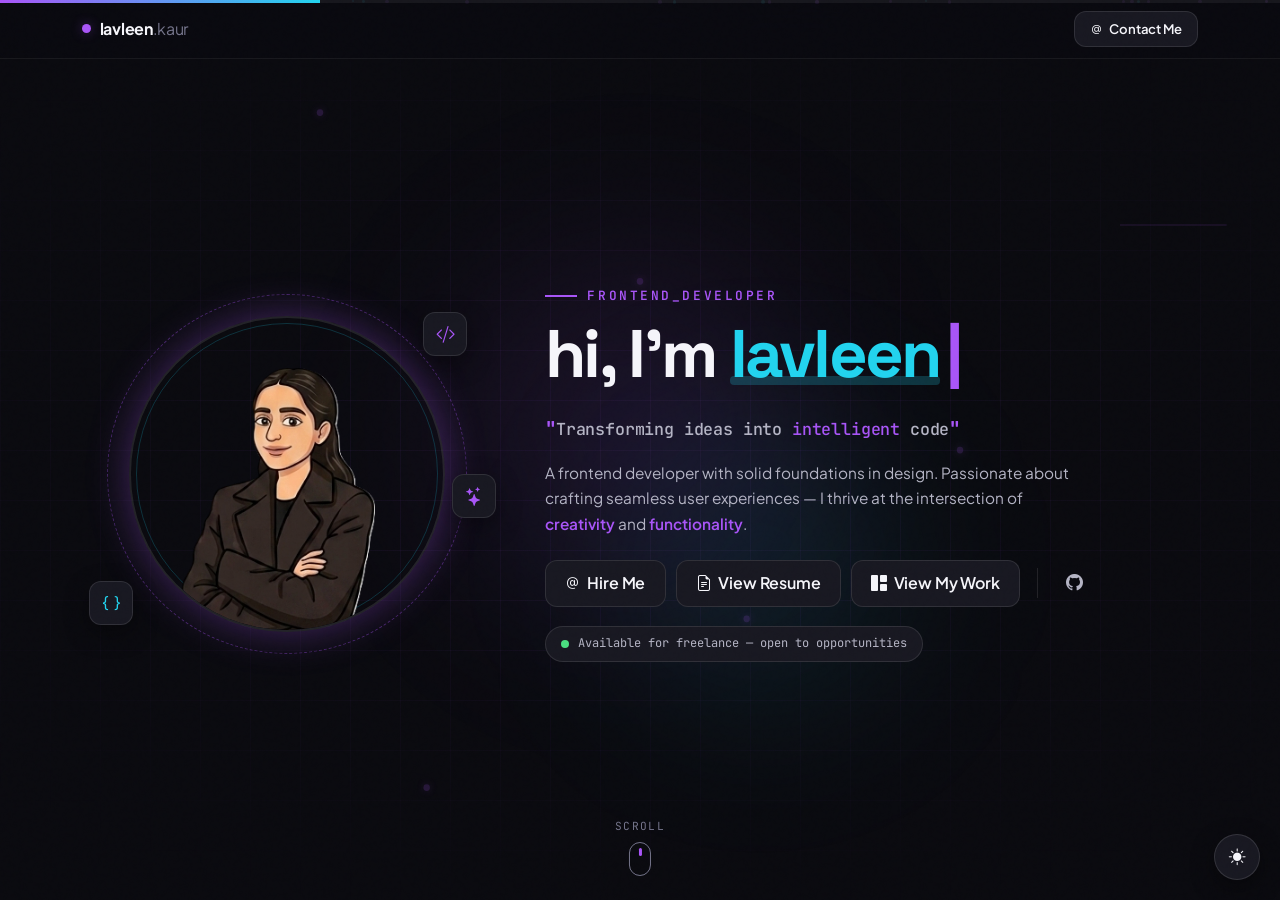
==== commit 1e81e6d6: "Update index.html" ====
--- a/index.html
+++ b/index.html
@@ -1,31 +1,39 @@
 <!DOCTYPE html>
 <html lang="en" data-theme="dark">
+
 <head>
   <!-- ==== PRIMARY META ==== -->
   <meta charset="UTF-8" />
   <meta http-equiv="X-UA-Compatible" content="IE=edge" />
   <meta name="viewport" content="width=device-width, initial-scale=1.0, viewport-fit=cover" />
   <title>Lavleen Kaur | Frontend Developer Portfolio — HTML, CSS, Bootstrap, JavaScript</title>
-  <meta name="description" content="Hey, I'm Lavleen — a frontend developer crafting seamless user experiences with HTML, CSS, Bootstrap, and JavaScript. Based in Chandigarh, open to freelance worldwide." />
-  <meta name="keywords" content="Lavleen Kaur, Frontend Developer Chandigarh, Web Developer Punjab, HTML CSS JavaScript Developer, Bootstrap Developer, Figma to Code, Responsive Web Design, Freelance, BCA Student" />
+  <meta name="description"
+    content="Hey, I'm Lavleen — a frontend developer crafting seamless user experiences with HTML, CSS, Bootstrap, and JavaScript. Based in Chandigarh, open to freelance worldwide." />
+  <meta name="keywords"
+    content="Lavleen Kaur, Frontend Developer Chandigarh, Web Developer Punjab, HTML CSS JavaScript Developer, Bootstrap Developer, Figma to Code, Responsive Web Design, Freelance, BCA Student" />
   <meta name="author" content="Lavleen Kaur" />
   <meta name="robots" content="index, follow, max-image-preview:large" />
   <meta name="theme-color" content="#0a0a0f" />
-  <link rel="canonical" href="https://lavleen-portfolio.github.io/" />
+  <link rel="canonical" href="https://lavleenkaur-13.github.io/lavleenkaur_portfolio/" />
 
   <!-- ==== OG / TWITTER ==== -->
   <meta property="og:type" content="website" />
-  <meta property="og:url" content="https://lavleen-portfolio.github.io/" />
+  <meta property="og:url" content="https://lavleenkaur-13.github.io/lavleenkaur_portfolio/" />
   <meta property="og:title" content="Lavleen Kaur | Frontend Developer Portfolio" />
-  <meta property="og:description" content="Hey, I'm Lavleen — a frontend developer crafting seamless user experiences." />
-  <meta property="og:image" content="https://lavleen-portfolio.github.io/assets/images/og-image.jpg" />
+  <meta property="og:description"
+    content="Hey, I'm Lavleen — a frontend developer crafting seamless user experiences." />
+  <meta property="og:image"
+    content="https://lavleenkaur-13.github.io/lavleenkaur_portfolio/og-image.svg" />
+  <meta property="og:image:type" content="image/svg+xml" />
+  <meta property="og:image:alt" content="Lavleen Kaur — Frontend Developer Portfolio" />
   <meta property="og:image:width" content="1200" />
   <meta property="og:image:height" content="630" />
   <meta property="og:site_name" content="Lavleen Kaur Portfolio" />
   <meta name="twitter:card" content="summary_large_image" />
   <meta name="twitter:title" content="Lavleen Kaur | Frontend Developer Portfolio" />
   <meta name="twitter:description" content="Frontend developer from Chandigarh. Open to freelance." />
-  <meta name="twitter:image" content="https://lavleen-portfolio.github.io/assets/images/og-image.jpg" />
+  <meta name="twitter:image"
+    content="https://lavleenkaur-13.github.io/lavleenkaur_portfolio/og-image.svg" />
 
   <!-- ==== ICONS ==== -->
   <link rel="icon" type="image/svg+xml" href="favicon.svg" />
@@ -36,7 +44,9 @@
   <link rel="preconnect" href="https://fonts.googleapis.com" />
   <link rel="preconnect" href="https://fonts.gstatic.com" crossorigin />
   <link rel="preconnect" href="https://cdn.jsdelivr.net" />
-  <link href="https://fonts.googleapis.com/css2?family=Plus+Jakarta+Sans:wght@300;400;500;600;700;800&family=JetBrains+Mono:wght@400;500;600&family=Space+Grotesk:wght@500;600;700&display=swap" rel="stylesheet" />
+  <link
+    href="https://fonts.googleapis.com/css2?family=Plus+Jakarta+Sans:wght@300;400;500;600;700;800&family=JetBrains+Mono:wght@400;500;600&family=Space+Grotesk:wght@500;600;700&display=swap"
+    rel="stylesheet" />
 
   <!-- ==== BOOTSTRAP + ICONS ==== -->
   <link href="https://cdn.jsdelivr.net/npm/bootstrap@5.3.3/dist/css/bootstrap.min.css" rel="stylesheet" />
@@ -50,25 +60,149 @@
     "@context": "https://schema.org",
     "@type": "Person",
     "name": "Lavleen Kaur",
-    "url": "https://lavleen-portfolio.github.io/",
+    "url": "https://lavleenkaur-13.github.io/lavleenkaur_portfolio/",
     "jobTitle": "Frontend Developer",
     "description": "Frontend Developer specializing in HTML5, CSS3, Bootstrap 5, and JavaScript.",
-    "address": {"@type": "PostalAddress", "addressLocality": "Chandigarh", "addressRegion": "Punjab", "addressCountry": "IN"},
+    "address": {"@type": "PostalAddress", "addressLocality": "Chandigarh", "addressRegion": "Chandigarh", "addressCountry": "IN"},
     "knowsAbout": ["HTML5", "CSS3", "Bootstrap 5", "JavaScript", "Responsive Web Design", "Figma to Code", "GitHub"],
-    "alumniOf": {"@type": "EducationalOrganization", "name": "Guru Kashi University"},
+    "affiliation": {"@type": "EducationalOrganization", "name": "Guru Kashi University"},
     "sameAs": ["https://github.com/lavleenkaur-13"]
   }
   </script>
 
   <script>
-    (function() {
+    (function () {
       var saved = localStorage.getItem('theme');
       if (saved === 'light') document.documentElement.setAttribute('data-theme', 'light');
     })();
   </script>
+
+  <!-- ==== INLINE PAGE LOADER (renders before anything) ==== -->
+  <style>
+    #pageLoader {
+      position: fixed;
+      inset: 0;
+      background: #0a0a0f;
+      z-index: 99999;
+      display: flex;
+      align-items: center;
+      justify-content: center;
+      flex-direction: column;
+      gap: 24px;
+      transition: opacity 0.5s ease, visibility 0.5s ease;
+    }
+
+    html[data-theme="light"] #pageLoader {
+      background: #fafafc;
+    }
+
+    #pageLoader.is-loaded {
+      opacity: 0;
+      visibility: hidden;
+      pointer-events: none;
+    }
+
+    .pl-logo {
+      width: 64px;
+      height: 64px;
+      border-radius: 14px;
+      background: linear-gradient(135deg, #a855f7, #22d3ee);
+      display: flex;
+      align-items: center;
+      justify-content: center;
+      color: #0a0a0f;
+      font-family: -apple-system, BlinkMacSystemFont, 'Segoe UI', Roboto, sans-serif;
+      font-size: 28px;
+      font-weight: 800;
+      letter-spacing: -1px;
+      animation: plPulse 1.4s ease-in-out infinite;
+      box-shadow: 0 0 40px rgba(168, 85, 247, 0.4);
+    }
+
+    .pl-dots {
+      display: flex;
+      gap: 6px;
+    }
+
+    .pl-dots span {
+      width: 6px;
+      height: 6px;
+      border-radius: 50%;
+      background: #a855f7;
+      animation: plDot 1.2s ease-in-out infinite;
+    }
+
+    .pl-dots span:nth-child(2) {
+      animation-delay: 0.15s;
+      background: #b375ed;
+    }
+
+    .pl-dots span:nth-child(3) {
+      animation-delay: 0.3s;
+      background: #22d3ee;
+    }
+
+    @keyframes plPulse {
+
+      0%,
+      100% {
+        transform: scale(1);
+        box-shadow: 0 0 40px rgba(168, 85, 247, 0.4);
+      }
+
+      50% {
+        transform: scale(1.06);
+        box-shadow: 0 0 60px rgba(168, 85, 247, 0.6);
+      }
+    }
+
+    @keyframes plDot {
+
+      0%,
+      80%,
+      100% {
+        transform: scale(0.6);
+        opacity: 0.4;
+      }
+
+      40% {
+        transform: scale(1);
+        opacity: 1;
+      }
+    }
+
+    @media (prefers-reduced-motion: reduce) {
+
+      .pl-logo,
+      .pl-dots span {
+        animation: none;
+      }
+    }
+  </style>
 </head>
 
 <body>
+
+  <div id="pageLoader" aria-hidden="true">
+    <div class="pl-logo">LK</div>
+    <div class="pl-dots"><span></span><span></span><span></span></div>
+  </div>
+
+  <script>
+    // Hide loader when page is fully loaded
+    window.addEventListener('load', function () {
+      var loader = document.getElementById('pageLoader');
+      if (loader) {
+        setTimeout(function () { loader.classList.add('is-loaded'); }, 250);
+        setTimeout(function () { loader.remove(); }, 900);
+      }
+    });
+    // Safety: hide loader after 4s even if load event never fires
+    setTimeout(function () {
+      var loader = document.getElementById('pageLoader');
+      if (loader) loader.classList.add('is-loaded');
+    }, 4000);
+  </script>
 
   <!-- ==== SCROLL PROGRESS BAR ==== -->
   <div class="scroll-progress" aria-hidden="true">
@@ -105,13 +239,15 @@
     <div class="bg-particles" id="particles"></div>
     <div class="bg-circuit">
       <svg viewBox="0 0 1200 800" xmlns="http://www.w3.org/2000/svg" preserveAspectRatio="none">
-        <path class="circuit-path" d="M50,100 L300,100 L300,250 L600,250 L600,400 L900,400 L900,200 L1150,200" stroke="currentColor" stroke-width="1" fill="none"/>
-        <path class="circuit-path circuit-path-2" d="M100,700 L400,700 L400,550 L700,550 L700,650 L1100,650" stroke="currentColor" stroke-width="1" fill="none"/>
-        <circle class="circuit-node" cx="300" cy="100" r="3" fill="currentColor"/>
-        <circle class="circuit-node" cx="600" cy="250" r="3" fill="currentColor"/>
-        <circle class="circuit-node" cx="900" cy="400" r="3" fill="currentColor"/>
-        <circle class="circuit-node" cx="400" cy="700" r="3" fill="currentColor"/>
-        <circle class="circuit-node" cx="700" cy="550" r="3" fill="currentColor"/>
+        <path class="circuit-path" d="M50,100 L300,100 L300,250 L600,250 L600,400 L900,400 L900,200 L1150,200"
+          stroke="currentColor" stroke-width="1" fill="none" />
+        <path class="circuit-path circuit-path-2" d="M100,700 L400,700 L400,550 L700,550 L700,650 L1100,650"
+          stroke="currentColor" stroke-width="1" fill="none" />
+        <circle class="circuit-node" cx="300" cy="100" r="3" fill="currentColor" />
+        <circle class="circuit-node" cx="600" cy="250" r="3" fill="currentColor" />
+        <circle class="circuit-node" cx="900" cy="400" r="3" fill="currentColor" />
+        <circle class="circuit-node" cx="400" cy="700" r="3" fill="currentColor" />
+        <circle class="circuit-node" cx="700" cy="550" r="3" fill="currentColor" />
       </svg>
     </div>
   </div>
@@ -119,7 +255,9 @@
   <!-- ==== SCROLL HINT (shows on hero) ==== -->
   <div class="scroll-hint" id="scrollHint">
     <span class="mono-font">scroll</span>
-    <div class="scroll-mouse"><div class="scroll-mouse-dot"></div></div>
+    <div class="scroll-mouse">
+      <div class="scroll-mouse-dot"></div>
+    </div>
   </div>
 
   <!-- =====================================
@@ -137,9 +275,8 @@
               <div class="bitmoji-ring"></div>
               <div class="bitmoji-ring bitmoji-ring-2"></div>
               <div class="bitmoji-inner">
-                <img src="bitmoji.png"
-                     alt="Lavleen's Bitmoji waving"
-                     onerror="this.style.display='none';this.nextElementSibling.style.display='flex';" />
+                <img src="bitmoji.png" alt="Lavleen's Bitmoji waving"
+                  onerror="this.style.display='none';this.nextElementSibling.style.display='flex';" />
                 <div class="avatar-fallback" style="display:none;">
                   <span class="wave-emoji">👋</span>
                 </div>
@@ -164,11 +301,14 @@
             </p>
 
             <h1 class="hero-greeting" data-anim="type-effect" data-delay="2">
-              <span class="type-line">hi, I'm <span class="hero-name">lavleen</span><span class="type-cursor">|</span></span>
+              <span class="visually-hidden">Lavleen Kaur — Frontend Developer in Chandigarh, India</span>
+              <span class="type-line" aria-hidden="true">hi, I'm <span class="hero-name">lavleen</span><span
+                  class="type-cursor">|</span></span>
             </h1>
 
             <p class="hero-tagline mono-font" data-anim="blur-up" data-delay="3">
-              <span class="quote-mark">"</span>Transforming ideas into <span class="accent-text">intelligent</span> code<span class="quote-mark">"</span>
+              <span class="quote-mark">"</span>Transforming ideas into <span class="accent-text">intelligent</span>
+              code<span class="quote-mark">"</span>
             </p>
 
             <p class="hero-desc" data-anim="blur-up" data-delay="4">
@@ -178,18 +318,23 @@
             </p>
 
             <div class="hero-cta" data-anim="stagger-up" data-delay="5">
-              <a href="#" data-goto="3" class="btn btn-primary-cta stagger-item">
-                <i class="bi bi-at"></i> Hire Me
+              <a href="https://mail.google.com/mail/?view=cm&fs=1&to=lavleen.kaur17@gmail.com" target="_blank"
+                rel="noopener" class="btn btn-primary-cta stagger-item">
+                <i class="bi bi-at" aria-hidden="true"></i> Hire Me
+              </a>
+              <a href="lavleen-kaur-resume.pdf" target="_blank" rel="noopener"
+                class="btn btn-secondary-cta stagger-item" aria-label="View Lavleen Kaur's resume (opens in new tab)">
+                <i class="bi bi-file-earmark-text" aria-hidden="true"></i> View Resume
               </a>
               <a href="#" data-goto="2" class="btn btn-secondary-cta stagger-item">
-                <i class="bi bi-grid-1x2-fill"></i> View My Work
+                <i class="bi bi-grid-1x2-fill" aria-hidden="true"></i> View My Work
               </a>
               <span class="cta-divider stagger-item"></span>
               <div class="hero-socials stagger-item">
-                <a href="https://github.com/lavleenkaur-13" target="_blank" rel="noopener" class="social-link" aria-label="GitHub"><i class="bi bi-github"></i></a>
-                <a href="#" target="_blank" rel="noopener" class="social-link" aria-label="Dribbble"><i class="bi bi-dribbble"></i></a>
-                <a href="#" target="_blank" rel="noopener" class="social-link" aria-label="LinkedIn"><i class="bi bi-linkedin"></i></a>
-                <a href="#" target="_blank" rel="noopener" class="social-link" aria-label="X"><i class="bi bi-twitter-x"></i></a>
+                <a href="https://github.com/lavleenkaur-13" target="_blank" rel="noopener" class="social-link"
+                  aria-label="GitHub"><i class="bi bi-github"></i></a>
+                <!-- <a href="#" target="_blank" rel="noopener" class="social-link" aria-label="Dribbble"><i
+                    class="bi bi-dribbble"></i></a> -->
               </div>
             </div>
 
@@ -201,156 +346,266 @@
       </div>
     </section>
 
-    <!-- ============= SECTION 1 — SKILLS (folder style) ============= -->
+    <!-- ============= SECTION 1 — SKILLS ============= -->
     <section class="page section-alt" data-section="1" id="skills">
+      <div class="page-content">
+
+        <div class="section-header text-center mb-3" data-anim="split-up">
+          <p class="section-tag mono-font"><span class="tag-bracket">[</span> 01 / SKILLS <span
+              class="tag-bracket">]</span></p>
+          <h2 class="section-title" data-glitch="Things I work with">Things I work with</h2>
+          <p class="section-subtitle">Frontend skillset to help you ship beautiful, fast websites.</p>
+          <p class="skills-hint mono-font" data-anim="blur-up" data-delay="2">
+            <i class="bi bi-cursor-fill"></i> click the icons to learn what each tool does
+          </p>
+        </div>
+
+        <div class="row g-3 g-md-4 folder-grid stagger-grid" data-anim="stagger-grid" data-delay="1">
+
+          <!-- Folder 1 — Web Markup -->
+          <div class="col-6 col-md-3 stagger-item">
+            <div class="folder-card folder-clean">
+              <span class="fc-number mono-font">01</span>
+              <div class="fc-clean-body">
+                <div class="fc-folder-wrap">
+                  <svg viewBox="0 0 120 90" xmlns="http://www.w3.org/2000/svg" class="fc-folder-svg">
+                    <defs>
+                      <linearGradient id="fcg1a" x1="0" y1="0" x2="0" y2="1">
+                        <stop offset="0%" stop-color="#c084fc" />
+                        <stop offset="100%" stop-color="#7c3aed" />
+                      </linearGradient>
+                    </defs>
+                    <path d="M4,28 L4,20 Q4,16 8,16 L42,16 Q46,16 48,20 L52,28 Z" fill="url(#fcg1a)" opacity="0.7" />
+                    <rect x="4" y="28" width="112" height="58" rx="8" fill="url(#fcg1a)" />
+                  </svg>
+                </div>
+                <h3 class="fc-clean-title">Markup &amp; Styling</h3>
+                <div class="fc-tech-list">
+                  <button class="fc-tech-btn" data-lang="HTML5"
+                    data-note="Imagine any website as a house—HTML is the foundation and the walls. Every heading, button, image, and link is built using HTML. Without HTML, no webpage can exist."
+                    data-color="#E34F26">
+                    <svg viewBox="0 0 24 24">
+                      <path fill="#E34F26"
+                        d="M1.5 0h21l-1.91 21.563L11.977 24l-8.564-2.438L1.5 0zm7.031 9.75l-.232-2.718 10.059.003.23-2.622L5.412 4.41l.698 8.01h9.126l-.326 3.426-2.91.804-2.955-.81-.188-2.11H6.248l.33 4.171L12 19.351l5.379-1.443.744-8.157H8.531z" />
+                    </svg>
+                    HTML5
+                  </button>
+                  <span class="fc-dot">·</span>
+                  <button class="fc-tech-btn" data-lang="CSS3"
+                    data-note="If HTML is the structure of a house, then CSS is its interior design. Colors, fonts, spacing, and animations—everything that makes a website beautiful and stylish is done with CSS."
+                    data-color="#1572B6">
+                    <svg viewBox="0 0 24 24">
+                      <path fill="#1572B6"
+                        d="M1.5 0h21l-1.91 21.563L11.977 24l-8.565-2.438L1.5 0zm17.09 4.413L5.41 4.41l.213 2.622 10.125.002-.255 2.716h-6.64l.24 2.573h6.182l-.366 3.523-2.91.804-2.956-.81-.188-2.11h-2.61l.29 3.855L12 19.288l5.373-1.53L18.59 4.414z" />
+                    </svg>
+                    CSS3
+                  </button>
+                  <span class="fc-dot">·</span>
+                  <button class="fc-tech-btn" data-lang="Bootstrap"
+                    data-note="Bootstrap is a ready-made toolkit—like IKEA furniture. It provides pre-built buttons, grids, and navbars that you can use directly. With it, building a website becomes about 3x faster."
+                    data-color="#7952B3">
+                    <svg viewBox="0 0 24 24">
+                      <path fill="#7952B3"
+                        d="M11.77 11.24H9.956V8.202h2.152c1.103 0 1.704.46 1.704 1.45 0 1.06-.706 1.586-2.04 1.586zm.357 1.55H9.957v3.341h2.222c1.358 0 2.08-.594 2.08-1.69 0-1.061-.65-1.65-2.132-1.65zM24 11.39v1.218c-1.128.108-1.978.32-2.738.954-1.04.866-1.494 2.34-1.494 4.96v3.06c0 1.388-.45 1.81-1.51 1.81H1.74c-1.061 0-1.51-.421-1.51-1.81v-3.06c0-2.62-.42-4.094-1.46-4.96-.76-.633-1.61-.846-2.738-.954V11.39c1.128-.108 1.978-.32 2.738-.954 1.04-.866 1.46-2.34 1.46-4.96V2.42c0-1.387.45-1.81 1.51-1.81h16.518c1.06 0 1.51.421 1.51 1.81v3.056c0 2.62.453 4.094 1.494 4.96.76.634 1.61.846 2.738.954zm-7.137 5.005c0-1.595-1.123-2.474-3.077-2.677v-.06c1.435-.222 2.396-1.084 2.396-2.41 0-1.55-1.224-2.553-3.482-2.553h-4.388v9.93h4.673c2.343 0 3.878-1.063 3.878-2.802z" />
+                    </svg>
+                    Bootstrap
+                  </button>
+                </div>
+              </div>
+            </div>
+          </div>
+
+          <!-- Folder 2 — Programming -->
+          <div class="col-6 col-md-3 stagger-item">
+            <div class="folder-card folder-clean">
+              <span class="fc-number mono-font">02</span>
+              <div class="fc-clean-body">
+                <div class="fc-folder-wrap">
+                  <svg viewBox="0 0 120 90" xmlns="http://www.w3.org/2000/svg" class="fc-folder-svg">
+                    <defs>
+                      <linearGradient id="fcg2a" x1="0" y1="0" x2="0" y2="1">
+                        <stop offset="0%" stop-color="#67e8f9" />
+                        <stop offset="100%" stop-color="#0e7490" />
+                      </linearGradient>
+                    </defs>
+                    <path d="M4,28 L4,20 Q4,16 8,16 L42,16 Q46,16 48,20 L52,28 Z" fill="url(#fcg2a)" opacity="0.7" />
+                    <rect x="4" y="28" width="112" height="58" rx="8" fill="url(#fcg2a)" />
+                  </svg>
+                </div>
+                <h3 class="fc-clean-title">Programming</h3>
+                <div class="fc-tech-list">
+                  <button class="fc-tech-btn" data-lang="JavaScript"
+                    data-note="JavaScript brings websites to life. HTML gives structure, CSS handles style — JavaScript adds the behavior. I use vanilla JS for DOM manipulation, form validation, smooth animations, and dynamic UI interactions across all my client projects."
+                    data-color="#F7DF1E">
+                    <svg viewBox="0 0 24 24">
+                      <path fill="#F7DF1E"
+                        d="M0 0h24v24H0V0zm22.034 18.276c-.175-1.095-.888-2.015-3.003-2.873-.736-.345-1.554-.585-1.797-1.14-.091-.33-.105-.51-.046-.705.15-.646.915-.84 1.515-.66.39.12.75.42.976.9 1.034-.676 1.034-.676 1.755-1.125-.27-.42-.404-.601-.586-.78-.63-.705-1.469-1.065-2.834-1.034l-.705.089c-.676.165-1.32.525-1.71 1.005-1.14 1.291-.811 3.541.569 4.471 1.365 1.02 3.361 1.244 3.616 2.205.24 1.17-.87 1.545-1.966 1.41-.811-.18-1.26-.586-1.755-1.336l-1.83 1.051c.21.48.45.689.81 1.109 1.74 1.756 6.09 1.666 6.871-1.004.029-.09.24-.705.074-1.65l.046.067zm-8.983-7.245h-2.248c0 1.938-.009 3.864-.009 5.805 0 1.232.063 2.363-.138 2.711-.33.689-1.18.601-1.566.48-.396-.196-.597-.466-.83-.855-.063-.105-.11-.196-.127-.196l-1.825 1.125c.305.63.75 1.172 1.324 1.517.855.51 2.004.675 3.207.405.783-.226 1.458-.691 1.811-1.411.51-.93.402-2.07.397-3.346.012-2.054 0-4.109 0-6.179l.004-.056z" />
+                    </svg>
+                    JavaScript
+                  </button>
+                  <span class="fc-dot">·</span>
+                  <button class="fc-tech-btn" data-lang="jQuery"
+                    data-note="jQuery is a lightweight JavaScript library that makes DOM manipulation, event handling, and AJAX requests easier. I use it in Laravel-based client projects (like ProRaabta admin panel) where DataTables, form validation, and quick interactivity benefit from jQuery's simple syntax."
+                    data-color="#0769AD">
+                    <svg viewBox="0 0 24 24">
+                      <path fill="#0769AD"
+                        d="M2.114 7.566c-2.71 3.9-2.395 8.97.272 12.973.187.286.394.572.601.844l.215.272c.058.072.122.144.18.215.064.072.144.158.215.23.064.071.121.143.193.207l.022.022c.071.071.143.143.215.222.057.057.108.115.165.165.072.072.151.144.222.215l.187.165.014.022.043.029c.072.064.151.122.222.193l.215.187c.071.058.143.115.222.165.072.058.143.122.215.165l.029.029.022.014.151.108c.072.058.151.108.222.165l.029.022.014.014c.057.043.115.072.165.108.079.057.165.108.244.165l.029.022.014.014c.072.043.143.087.215.122.072.043.151.087.222.13.014.014.014.014.014.014l.057.022c.087.05.165.094.244.135.043.022.087.043.13.064l.022.022c.087.043.165.087.244.122.029.022.058.029.087.043l.014.022.064.022c.087.043.165.072.244.108.029.022.064.029.094.043h.014l.064.022c.087.029.165.057.244.087.029.014.064.029.087.029h.014l.072.022c.079.029.151.057.222.072.043.014.087.029.122.029h.014l.072.022c.072.014.143.022.215.029.043.014.087.014.122.022h.029l.072.014c.057.014.122.014.187.014.043 0 .087.014.13.014h.029l.057.022c.064 0 .122.014.187.014.043 0 .087.014.122.014h.043l.064.014c.057 0 .115.014.165.014h.165l.057.014c.057 0 .108.014.165.014h.215l.043.014c.057 0 .115.014.165.014l.272.014h2.395L7.594 12.36S5.16 13.61 3.844 12.86c-1.316-.752-2.092-2.165-1.73-5.294z" />
+                    </svg>
+                    jQuery
+                  </button>
+                </div>
+              </div>
+            </div>
+          </div>
+
+          <!-- Folder 3 — Responsive Design -->
+          <div class="col-6 col-md-3 stagger-item">
+            <div class="folder-card folder-clean">
+              <span class="fc-number mono-font">03</span>
+              <div class="fc-clean-body">
+                <div class="fc-folder-wrap">
+                  <svg viewBox="0 0 120 90" xmlns="http://www.w3.org/2000/svg" class="fc-folder-svg">
+                    <defs>
+                      <linearGradient id="fcg3a" x1="0" y1="0" x2="0" y2="1">
+                        <stop offset="0%" stop-color="#c084fc" />
+                        <stop offset="100%" stop-color="#22d3ee" />
+                      </linearGradient>
+                    </defs>
+                    <path d="M4,28 L4,20 Q4,16 8,16 L42,16 Q46,16 48,20 L52,28 Z" fill="url(#fcg3a)" opacity="0.7" />
+                    <rect x="4" y="28" width="112" height="58" rx="8" fill="url(#fcg3a)" />
+                  </svg>
+                </div>
+                <h3 class="fc-clean-title">Responsive Design</h3>
+                <div class="fc-tech-list">
+                  <button class="fc-tech-btn" data-lang="Media Queries"
+                    data-note="Media queries are the rules I write to make a website adapt to every screen — phone, tablet, and desktop. I follow a mobile-first approach: build the base layout for small screens, then layer in breakpoints (typically 576px, 768px, 992px, 1200px) to enhance for larger viewports."
+                    data-color="#a855f7">
+                    <svg viewBox="0 0 24 24">
+                      <path fill="#a855f7"
+                        d="M9.4 16.6 4.8 12l4.6-4.6L8 6l-6 6 6 6 1.4-1.4zm5.2 0 4.6-4.6-4.6-4.6L16 6l6 6-6 6-1.4-1.4z" />
+                    </svg>
+                    Media Queries
+                  </button>
+                  <span class="fc-dot">·</span>
+                  <button class="fc-tech-btn" data-lang="Flexbox"
+                    data-note="Flexbox is my go-to CSS layout system for one-dimensional alignment — navbars, button rows, card lists, footers. With flex-direction, justify-content, and align-items, I can build responsive components that adjust spacing automatically as the screen size changes."
+                    data-color="#22d3ee">
+                    <svg viewBox="0 0 24 24">
+                      <path fill="#22d3ee"
+                        d="M3 5h2v14H3V5zm4 0h2v14H7V5zm4 0h2v14h-2V5zm4 0h2v14h-2V5zm4 0h2v14h-2V5z" />
+                    </svg>
+                    Flexbox
+                  </button>
+                  <span class="fc-dot">·</span>
+                  <button class="fc-tech-btn" data-lang="CSS Grid"
+                    data-note="CSS Grid handles two-dimensional layouts — rows and columns together. I use it for full-page layouts, image galleries, and complex dashboards where Flexbox alone would need too many nested wrappers. grid-template-columns and gap make the code clean and easy to maintain."
+                    data-color="#f5f5fa">
+                    <svg viewBox="0 0 24 24">
+                      <path fill="currentColor" d="M4 4h7v7H4V4zm0 9h7v7H4v-7zm9-9h7v7h-7V4zm0 9h7v7h-7v-7z" />
+                    </svg>
+                    CSS Grid
+                  </button>
+                </div>
+              </div>
+            </div>
+          </div>
+
+          <!-- Folder 4 — Tools & Workflow -->
+          <div class="col-6 col-md-3 stagger-item">
+            <div class="folder-card folder-clean">
+              <span class="fc-number mono-font">04</span>
+              <div class="fc-clean-body">
+                <div class="fc-folder-wrap">
+                  <svg viewBox="0 0 120 90" xmlns="http://www.w3.org/2000/svg" class="fc-folder-svg">
+                    <defs>
+                      <linearGradient id="fcg4a" x1="0" y1="0" x2="0" y2="1">
+                        <stop offset="0%" stop-color="#67e8f9" />
+                        <stop offset="100%" stop-color="#a855f7" />
+                      </linearGradient>
+                    </defs>
+                    <path d="M4,28 L4,20 Q4,16 8,16 L42,16 Q46,16 48,20 L52,28 Z" fill="url(#fcg4a)" opacity="0.7" />
+                    <rect x="4" y="28" width="112" height="58" rx="8" fill="url(#fcg4a)" />
+                  </svg>
+                </div>
+                <h3 class="fc-clean-title">Tools &amp; Workflow</h3>
+                <div class="fc-tech-list">
+                  <button class="fc-tech-btn" data-lang="Git &amp; GitHub"
+                    data-note="Git is the version control system I use for every project. GitHub hosts my repositories and makes it easy to share code with clients. I commit regularly with clear messages, use branches for new features, and rely on Git history to track exactly what changed and when."
+                    data-color="#ffffff">
+                    <svg viewBox="0 0 24 24">
+                      <path fill="currentColor"
+                        d="M12 .297c-6.63 0-12 5.373-12 12 0 5.303 3.438 9.8 8.205 11.385.6.113.82-.258.82-.577 0-.285-.01-1.04-.015-2.04-3.338.724-4.042-1.61-4.042-1.61C4.422 18.07 3.633 17.7 3.633 17.7c-1.087-.744.084-.729.084-.729 1.205.084 1.838 1.236 1.838 1.236 1.07 1.835 2.809 1.305 3.495.998.108-.776.417-1.305.76-1.605-2.665-.3-5.466-1.332-5.466-5.93 0-1.31.465-2.38 1.235-3.22-.135-.303-.54-1.523.105-3.176 0 0 1.005-.322 3.3 1.23.96-.267 1.98-.399 3-.405 1.02.006 2.04.138 3 .405 2.28-1.552 3.285-1.23 3.285-1.23.645 1.653.24 2.873.12 3.176.765.84 1.23 1.91 1.23 3.22 0 4.61-2.805 5.625-5.475 5.92.42.36.81 1.096.81 2.22 0 1.606-.015 2.896-.015 3.286 0 .315.21.69.825.57C20.565 22.092 24 17.592 24 12.297c0-6.627-5.373-12-12-12" />
+                    </svg>
+                    Git &amp; GitHub
+                  </button>
+                  <span class="fc-dot">·</span>
+                  <button class="fc-tech-btn" data-lang="VS Code"
+                    data-note="VS Code is my daily code editor. Set up with Live Server, Prettier, ESLint, and a few productivity extensions, it lets me write, debug, and preview code in one place. Integrated terminal and Git tools make my workflow fast and uninterrupted."
+                    data-color="#22d3ee">
+                    <svg viewBox="0 0 24 24">
+                      <path fill="#22d3ee"
+                        d="M23.15 2.587L18.21.21a1.494 1.494 0 0 0-1.705.29l-9.46 8.63-4.12-3.128a.999.999 0 0 0-1.276.057L.327 7.261A1 1 0 0 0 .326 8.74L3.899 12 .326 15.26a1 1 0 0 0 .001 1.479L1.65 17.94a.999.999 0 0 0 1.276.057l4.12-3.128 9.46 8.63a1.492 1.492 0 0 0 1.704.29l4.942-2.377A1.5 1.5 0 0 0 24 20.06V3.939a1.5 1.5 0 0 0-.85-1.352zm-5.146 14.861L10.826 12l7.178-5.448v10.896z" />
+                    </svg>
+                    VS Code
+                  </button>
+                  <span class="fc-dot">·</span>
+                  <button class="fc-tech-btn" data-lang="Chrome DevTools"
+                    data-note="Chrome DevTools is where I debug, inspect, and test every site I build. I use the Elements panel for CSS tweaks, the Console for JS errors, the Network tab to check API calls and load performance, and the device toolbar to verify responsive layouts on different screen sizes."
+                    data-color="#4285F4">
+                    <svg viewBox="0 0 24 24">
+                      <path fill="#4285F4"
+                        d="M12 0C8.21 0 4.831 1.757 2.632 4.501l3.953 6.848A5.454 5.454 0 0 1 12 6.545h10.691A12 12 0 0 0 12 0zM1.931 5.47A11.943 11.943 0 0 0 0 12c0 6.012 4.42 10.991 10.189 11.864l3.953-6.847a5.45 5.45 0 0 1-6.865-2.29zm13.342 2.166a5.446 5.446 0 0 1 1.45 7.09l.002.001h-.002l-5.344 9.257c.206.01.413.016.621.016 6.627 0 12-5.373 12-12 0-1.54-.29-3.011-.818-4.364zM12 16.364a4.364 4.364 0 1 1 0-8.728 4.364 4.364 0 0 1 0 8.728z" />
+                    </svg>
+                    DevTools
+                  </button>
+                  <span class="fc-dot">·</span>
+                  <button class="fc-tech-btn" data-lang="Figma to Code"
+                    data-note="When a designer hands me a Figma file, I convert it into pixel-perfect, responsive code. I work with auto-layouts, components, and design tokens so the final website matches every spacing, color, and typography choice from the design."
+                    data-color="#F24E1E">
+                    <svg viewBox="0 0 24 24">
+                      <path fill="#F24E1E"
+                        d="M15.852 8.981h-4.588V0h4.588c2.476 0 4.49 2.014 4.49 4.49s-2.014 4.491-4.49 4.491zM12.735 7.51h3.117c1.665 0 3.019-1.355 3.019-3.019s-1.355-3.019-3.019-3.019h-3.117V7.51zm0 1.471H8.148c-2.476 0-4.49-2.014-4.49-4.49S5.672 0 8.148 0h4.588v8.981zm-4.587-7.51c-1.665 0-3.019 1.355-3.019 3.019s1.354 3.02 3.019 3.02h3.117V1.471H8.148zm4.587 15.019H8.148c-2.476 0-4.49-2.014-4.49-4.49s2.014-4.49 4.49-4.49h4.588v8.98zM8.148 8.981c-1.665 0-3.019 1.355-3.019 3.019s1.355 3.019 3.019 3.019h3.117V8.981H8.148zM8.172 24c-2.489 0-4.515-2.014-4.515-4.49s2.014-4.49 4.49-4.49h4.588v4.441c0 2.503-2.047 4.539-4.563 4.539zm-.024-7.51a3.023 3.023 0 0 0-3.019 3.019c0 1.665 1.365 3.019 3.044 3.019 1.705 0 3.093-1.376 3.093-3.068v-2.97H8.148zm7.704 0h-.098c-2.476 0-4.49-2.014-4.49-4.49s2.014-4.49 4.49-4.49h.098c2.476 0 4.49 2.014 4.49 4.49s-2.014 4.49-4.49 4.49zm-.097-7.509c-1.665 0-3.019 1.355-3.019 3.019s1.355 3.019 3.019 3.019h.098c1.665 0 3.019-1.355 3.019-3.019s-1.355-3.019-3.019-3.019h-.098z" />
+                    </svg>
+                    Figma to Code
+                  </button>
+                  <span class="fc-dot">·</span>
+                  <button class="fc-tech-btn" data-lang="FileZilla"
+                    data-note="FileZilla is an FTP tool I use to push websites live and upload design edits. Whenever a client requests revisions on a live site — updated images, copy changes, or CSS tweaks — FileZilla lets me push those files directly to the server."
+                    data-color="#BF0000">
+                    <svg viewBox="0 0 24 24">
+                      <path fill="#BF0000"
+                        d="M3 3h18v2H3zm0 4h18v2H3zm0 4h12v2H3zm0 4h12v2H3zm0 4h8v2H3zm14-4l4 4-4 4v-3h-4v-2h4z" />
+                    </svg>
+                    FileZilla
+                  </button>
+                </div>
+              </div>
+            </div>
+          </div>
+
+        </div>
+      </div>
+
+      <!-- ── SKILL NOTE POPUP (global, one instance) ── -->
+      <div class="skill-popup" id="skillPopup" role="dialog" aria-modal="true" aria-hidden="true">
+        <div class="skill-popup-inner">
+          <button class="skill-popup-close" id="skillPopupClose" aria-label="Close"><i class="bi bi-x"></i></button>
+          <div class="skill-popup-icon" id="skillPopupIcon"></div>
+          <h4 class="skill-popup-name mono-font" id="skillPopupName"></h4>
+          <p class="skill-popup-text" id="skillPopupText"></p>
+          <p class="skill-popup-hint">// tap anywhere outside to close</p>
+        </div>
+      </div>
+
+    </section>
+
+    <!-- ============= SECTION 2 — PROJECTS ============= -->
+    <section class="page" data-section="2" id="projects">
 
       <div class="page-content">
         <div class="section-header text-center mb-4" data-anim="split-up">
-          <p class="section-tag mono-font"><span class="tag-bracket">[</span> 01 / SKILLS <span class="tag-bracket">]</span></p>
-          <h2 class="section-title" data-glitch="What I can build for you">What I can build for you</h2>
-          <p class="section-subtitle">From simple websites to interactive interfaces — here's what I do.</p>
-        </div>
-
-        <div class="row g-3 g-md-4 skills-grid-new stagger-grid" data-anim="stagger-grid" data-delay="1">
-
-          <!-- Card 1 — Frontend Stack -->
-          <div class="col-12 col-md-6 col-skill stagger-item">
-            <article class="skill-card-v2">
-              <div class="skill-corner mono-font">01</div>
-              <div class="skill-illustration skill-illust-web">
-                <i class="bi bi-window-stack skill-main-icon"></i>
-                <div class="skill-orb skill-orb-1"></div>
-                <div class="skill-orb skill-orb-2"></div>
-              </div>
-              <h3 class="skill-card-title">Frontend Stack</h3>
-              <p class="skill-card-desc">The full toolkit I use to build modern, responsive websites that work flawlessly across every device.</p>
-              <div class="skill-techs skill-techs-ai">
-                <span class="tech-pill" title="HTML5">
-                  <svg viewBox="0 0 24 24" fill="#E34F26" xmlns="http://www.w3.org/2000/svg"><path d="M1.5 0h21l-1.91 21.563L11.977 24l-8.564-2.438L1.5 0zm7.031 9.75l-.232-2.718 10.059.003.23-2.622L5.412 4.41l.698 8.01h9.126l-.326 3.426-2.91.804-2.955-.81-.188-2.11H6.248l.33 4.171L12 19.351l5.379-1.443.744-8.157H8.531z"/></svg>
-                  HTML5
-                </span>
-                <span class="tech-pill" title="CSS3">
-                  <svg viewBox="0 0 24 24" fill="#1572B6" xmlns="http://www.w3.org/2000/svg"><path d="M1.5 0h21l-1.91 21.563L11.977 24l-8.565-2.438L1.5 0zm17.09 4.413L5.41 4.41l.213 2.622 10.125.002-.255 2.716h-6.64l.24 2.573h6.182l-.366 3.523-2.91.804-2.956-.81-.188-2.11h-2.61l.29 3.855L12 19.288l5.373-1.53L18.59 4.414z"/></svg>
-                  CSS3
-                </span>
-                <span class="tech-pill" title="JavaScript">
-                  <svg viewBox="0 0 24 24" fill="#F7DF1E" xmlns="http://www.w3.org/2000/svg"><path d="M0 0h24v24H0V0zm22.034 18.276c-.175-1.095-.888-2.015-3.003-2.873-.736-.345-1.554-.585-1.797-1.14-.091-.33-.105-.51-.046-.705.15-.646.915-.84 1.515-.66.39.12.75.42.976.9 1.034-.676 1.034-.676 1.755-1.125-.27-.42-.404-.601-.586-.78-.63-.705-1.469-1.065-2.834-1.034l-.705.089c-.676.165-1.32.525-1.71 1.005-1.14 1.291-.811 3.541.569 4.471 1.365 1.02 3.361 1.244 3.616 2.205.24 1.17-.87 1.545-1.966 1.41-.811-.18-1.26-.586-1.755-1.336l-1.83 1.051c.21.48.45.689.81 1.109 1.74 1.756 6.09 1.666 6.871-1.004.029-.09.24-.705.074-1.65l.046.067zm-8.983-7.245h-2.248c0 1.938-.009 3.864-.009 5.805 0 1.232.063 2.363-.138 2.711-.33.689-1.18.601-1.566.48-.396-.196-.597-.466-.83-.855-.063-.105-.11-.196-.127-.196l-1.825 1.125c.305.63.75 1.172 1.324 1.517.855.51 2.004.675 3.207.405.783-.226 1.458-.691 1.811-1.411.51-.93.402-2.07.397-3.346.012-2.054 0-4.109 0-6.179l.004-.056z"/></svg>
-                  JavaScript
-                </span>
-                <span class="tech-pill" title="jQuery">
-                  <svg viewBox="0 0 24 24" fill="#0769AD" xmlns="http://www.w3.org/2000/svg"><path d="M1.49 7.31C-.46 10.11-.2 13.76 1.27 16.74c.03.07.07.14.11.21l.04.08.07.13.06.1.06.11.07.12.06.09.08.13.05.08c.09.14.18.27.28.41l.05.07.13.18.05.06.13.17.04.05.16.2.18.21.08.09.13.14.08.09.13.13.08.08.16.16.04.04.2.18.05.05.15.13.08.07.14.11.09.07.14.11.09.07.17.12.02.01.2.13.06.05.16.1.09.05.15.09.09.05.18.1.05.03c.07.04.14.07.21.11l.07.03.16.07.1.05.16.06.09.04.21.08h.02c.07.03.15.05.22.08l.09.03.17.05.09.03.24.07c5.21 1.42 10.7-1.6 12.13-6.81.59-2.17.42-4.47-.5-6.51-.81 4.36-4.4 7.6-8.83 7.99-3.84.34-7.62-1.34-9.55-4.66l-.4-.76C1.84 9.13 2.05 8.06 2.5 7.05c-.21.07-.42.16-.62.27v-.01zm5.04-4.16c-1.85 2.66-1.84 6.21-.21 8.93.27.46.59.89.94 1.29l.13.15.4.41.04.04c1.86 1.8 4.49 2.74 7.21 2.59 4.42-.39 8-3.63 8.82-7.97-1.35 3.92-5.36 6.28-9.51 5.46-.34-.07-.68-.16-1.01-.27-.5-.18-.97-.4-1.42-.66-2.52-1.47-4.05-4.18-4.06-7.04 0-1.45.4-2.86 1.13-4.09-.16.05-.31.11-.46.18v-.02zm5.27-3.04c-1.4 1.9-1.4 4.49-.02 6.39 1.7 2.42 5.04 3 7.46 1.3 2.42-1.69 3-5.03 1.3-7.46-1.69-2.42-5.03-2.99-7.46-1.3-.45.32-.85.71-1.18 1.15l-.1.13z"/></svg>
-                  jQuery
-                </span>
-                <span class="tech-pill" title="Bootstrap 5">
-                  <svg viewBox="0 0 24 24" fill="#7952B3" xmlns="http://www.w3.org/2000/svg"><path d="M5.062 12c0-1.626 1.319-2.945 2.945-2.945h8.014c1.626 0 2.945 1.319 2.945 2.945s-1.319 2.945-2.945 2.945H8.007c-1.626 0-2.945-1.319-2.945-2.945zm4.945 1.945h6.014a1.945 1.945 0 100-3.89H10.007a1.945 1.945 0 100 3.89z"/><path d="M0 4.605C0 2.062 2.062 0 4.605 0h14.79C21.938 0 24 2.062 24 4.605v14.79C24 21.938 21.938 24 19.395 24H4.605A4.605 4.605 0 010 19.395V4.605zM4.605 1.5A3.105 3.105 0 001.5 4.605v14.79A3.105 3.105 0 004.605 22.5h14.79a3.105 3.105 0 003.105-3.105V4.605A3.105 3.105 0 0019.395 1.5H4.605z"/></svg>
-                  Bootstrap
-                </span>
-                <span class="tech-pill" title="Responsive Design">
-                  <i class="bi bi-phone-fill" style="color: var(--accent);"></i>
-                  Responsive
-                </span>
-                <span class="tech-pill" title="GitHub">
-                  <svg viewBox="0 0 24 24" fill="currentColor" xmlns="http://www.w3.org/2000/svg"><path d="M12 .297c-6.63 0-12 5.373-12 12 0 5.303 3.438 9.8 8.205 11.385.6.113.82-.258.82-.577 0-.285-.01-1.04-.015-2.04-3.338.724-4.042-1.61-4.042-1.61C4.422 18.07 3.633 17.7 3.633 17.7c-1.087-.744.084-.729.084-.729 1.205.084 1.838 1.236 1.838 1.236 1.07 1.835 2.809 1.305 3.495.998.108-.776.417-1.305.76-1.605-2.665-.3-5.466-1.332-5.466-5.93 0-1.31.465-2.38 1.235-3.22-.135-.303-.54-1.523.105-3.176 0 0 1.005-.322 3.3 1.23.96-.267 1.98-.399 3-.405 1.02.006 2.04.138 3 .405 2.28-1.552 3.285-1.23 3.285-1.23.645 1.653.24 2.873.12 3.176.765.84 1.23 1.91 1.23 3.22 0 4.61-2.805 5.625-5.475 5.92.42.36.81 1.096.81 2.22 0 1.606-.015 2.896-.015 3.286 0 .315.21.69.825.57C20.565 22.092 24 17.592 24 12.297c0-6.627-5.373-12-12-12"/></svg>
-                  GitHub
-                </span>
-              </div>
-            </article>
-          </div>
-
-          <!-- Card 2 — Design → Real Website -->
-          <div class="col-12 col-md-6 col-skill stagger-item">
-            <article class="skill-card-v2">
-              <div class="skill-corner mono-font">02</div>
-              <div class="skill-illustration skill-illust-design">
-                <i class="bi bi-magic skill-main-icon"></i>
-                <div class="skill-orb skill-orb-1"></div>
-                <div class="skill-orb skill-orb-2"></div>
-              </div>
-              <h3 class="skill-card-title">Design to Real Website</h3>
-              <p class="skill-card-desc">Got a Figma mockup or design idea? I'll turn it into a real working website — pixel by pixel, exactly as you imagined.</p>
-              <div class="skill-techs">
-                <span class="tech-pill" title="Figma">
-                  <svg viewBox="0 0 24 24" fill="#F24E1E" xmlns="http://www.w3.org/2000/svg"><path d="M8 24c2.208 0 4-1.792 4-4v-4H8c-2.208 0-4 1.792-4 4s1.792 4 4 4zm-4-12c0-2.208 1.792-4 4-4h4v8H8c-2.208 0-4-1.792-4-4zm0-8c0-2.208 1.792-4 4-4h4v8H8C5.792 8 4 6.208 4 4zm8-4h4c2.208 0 4 1.792 4 4s-1.792 4-4 4h-4V0zm8 12c0 2.208-1.792 4-4 4s-4-1.792-4-4 1.792-4 4-4 4 1.792 4 4z"/></svg>
-                  Figma
-                </span>
-                <span class="tech-pill" title="FileZilla / Hosting">
-                  <i class="bi bi-cloud-upload-fill" style="color: var(--accent-2);"></i>
-                  Hosting
-                </span>
-              </div>
-            </article>
-          </div>
-
-          <!-- Card 3 — Vibe Coding Toolkit (AI tools) -->
-          <div class="col-12 col-md-6 col-skill stagger-item">
-            <article class="skill-card-v2 skill-card-ai">
-              <div class="skill-corner mono-font">03</div>
-              <div class="skill-badge-new">NEW</div>
-              <div class="skill-illustration skill-illust-ai">
-                <i class="bi bi-stars skill-main-icon"></i>
-                <div class="skill-orb skill-orb-1"></div>
-                <div class="skill-orb skill-orb-2"></div>
-                <span class="ai-sparkle ai-sparkle-1">✦</span>
-                <span class="ai-sparkle ai-sparkle-2">✦</span>
-                <span class="ai-sparkle ai-sparkle-3">✦</span>
-              </div>
-              <h3 class="skill-card-title">Vibe Coding Toolkit</h3>
-              <p class="skill-card-desc">AI-powered development — I use modern tools to build faster, smarter, and ship production-ready code.</p>
-              <div class="skill-techs skill-techs-ai">
-                <span class="tech-pill" title="Claude Chat">
-                  <i class="bi bi-chat-dots-fill" style="color: #d97757;"></i>
-                  Claude Chat
-                </span>
-                <span class="tech-pill" title="Claude Code">
-                  <i class="bi bi-terminal-fill" style="color: #d97757;"></i>
-                  Claude Code
-                </span>
-                <span class="tech-pill" title="Cowork by Anthropic">
-                  <i class="bi bi-people-fill" style="color: #d97757;"></i>
-                  Cowork
-                </span>
-                <span class="tech-pill" title="Antigravity by Google">
-                  <i class="bi bi-rocket-takeoff-fill" style="color: var(--accent-2);"></i>
-                  Antigravity
-                </span>
-                <span class="tech-pill" title="Cursor">
-                  <i class="bi bi-cursor-fill" style="color: var(--accent);"></i>
-                  Cursor
-                </span>
-                <span class="tech-pill" title="v0 by Vercel">
-                  <i class="bi bi-magic" style="color: var(--text-primary);"></i>
-                  v0
-                </span>
-                <span class="tech-pill" title="GitHub Copilot">
-                  <svg viewBox="0 0 24 24" fill="currentColor" xmlns="http://www.w3.org/2000/svg"><path d="M12 .297c-6.63 0-12 5.373-12 12 0 5.303 3.438 9.8 8.205 11.385.6.113.82-.258.82-.577 0-.285-.01-1.04-.015-2.04-3.338.724-4.042-1.61-4.042-1.61C4.422 18.07 3.633 17.7 3.633 17.7c-1.087-.744.084-.729.084-.729 1.205.084 1.838 1.236 1.838 1.236 1.07 1.835 2.809 1.305 3.495.998.108-.776.417-1.305.76-1.605-2.665-.3-5.466-1.332-5.466-5.93 0-1.31.465-2.38 1.235-3.22-.135-.303-.54-1.523.105-3.176 0 0 1.005-.322 3.3 1.23.96-.267 1.98-.399 3-.405 1.02.006 2.04.138 3 .405 2.28-1.552 3.285-1.23 3.285-1.23.645 1.653.24 2.873.12 3.176.765.84 1.23 1.91 1.23 3.22 0 4.61-2.805 5.625-5.475 5.92.42.36.81 1.096.81 2.22 0 1.606-.015 2.896-.015 3.286 0 .315.21.69.825.57C20.565 22.092 24 17.592 24 12.297c0-6.627-5.373-12-12-12"/></svg>
-                  Copilot
-                </span>
-                <span class="tech-pill" title="ChatGPT — mainly for image generation">
-                  <svg viewBox="0 0 24 24" fill="#10A37F" xmlns="http://www.w3.org/2000/svg"><path d="M22.2819 9.8211a5.9847 5.9847 0 0 0-.5157-4.9108 6.0462 6.0462 0 0 0-6.5098-2.9A6.0651 6.0651 0 0 0 4.9807 4.1818a5.9847 5.9847 0 0 0-3.9977 2.9 6.0462 6.0462 0 0 0 .7427 7.0966 5.98 5.98 0 0 0 .511 4.9107 6.051 6.051 0 0 0 6.5146 2.9001A5.9847 5.9847 0 0 0 13.2599 24a6.0557 6.0557 0 0 0 5.7718-4.2058 5.9894 5.9894 0 0 0 3.9977-2.9001 6.0557 6.0557 0 0 0-.7475-7.0729zm-9.022 12.6081a4.4755 4.4755 0 0 1-2.8764-1.0408l.1419-.0804 4.7783-2.7582a.7948.7948 0 0 0 .3927-.6813v-6.7369l2.02 1.1686a.071.071 0 0 1 .038.052v5.5826a4.504 4.504 0 0 1-4.4945 4.4944zm-9.6607-4.1254a4.4708 4.4708 0 0 1-.5346-3.0137l.142.0852 4.783 2.7582a.7712.7712 0 0 0 .7806 0l5.8428-3.3685v2.3324a.0804.0804 0 0 1-.0332.0615L9.74 19.9502a4.4992 4.4992 0 0 1-6.1408-1.6464zM2.3408 7.8956a4.485 4.485 0 0 1 2.3655-1.9728V11.6a.7664.7664 0 0 0 .3879.6765l5.8144 3.3543-2.0201 1.1685a.0757.0757 0 0 1-.071 0l-4.8303-2.7865A4.504 4.504 0 0 1 2.3408 7.872zm16.5963 3.8558L13.1038 8.364 15.1192 7.2a.0757.0757 0 0 1 .071 0l4.8303 2.7913a4.4944 4.4944 0 0 1-.6765 8.1042v-5.6772a.79.79 0 0 0-.407-.667zm2.0107-3.0231l-.142-.0852-4.7735-2.7818a.7759.7759 0 0 0-.7854 0L9.409 9.2297V6.8974a.0662.0662 0 0 1 .0284-.0615l4.8303-2.7866a4.4992 4.4992 0 0 1 6.6802 4.66zM8.3065 12.863l-2.02-1.1638a.0804.0804 0 0 1-.038-.0567V6.0742a4.4992 4.4992 0 0 1 7.3757-3.4537l-.142.0805L8.704 5.459a.7948.7948 0 0 0-.3927.6813zm1.0976-2.3654l2.602-1.4998 2.6069 1.4998v2.9994l-2.5974 1.4997-2.6067-1.4997Z"/></svg>
-                  ChatGPT <span class="pill-note">(images)</span>
-                </span>
-                <span class="tech-pill" title="Gemini — mainly for image and video generation">
-                  <svg viewBox="0 0 24 24" xmlns="http://www.w3.org/2000/svg"><defs><linearGradient id="gem" x1="0" y1="0" x2="1" y2="1"><stop offset="0%" stop-color="#4796E3"/><stop offset="50%" stop-color="#9168C0"/><stop offset="100%" stop-color="#F582E7"/></linearGradient></defs><path fill="url(#gem)" d="M12 24A14.304 14.304 0 0 0 0 12 14.304 14.304 0 0 0 12 0a14.304 14.304 0 0 0 12 12 14.304 14.304 0 0 0-12 12Z"/></svg>
-                  Gemini <span class="pill-note">(image+video)</span>
-                </span>
-                <span class="tech-pill" title="Stitch AI by Google — design to UI generation">
-                  <svg viewBox="0 0 24 24" xmlns="http://www.w3.org/2000/svg" fill="none" stroke="url(#stitchG)" stroke-width="2" stroke-linecap="round" stroke-linejoin="round"><defs><linearGradient id="stitchG" x1="0" y1="0" x2="1" y2="1"><stop offset="0%" stop-color="#a855f7"/><stop offset="100%" stop-color="#22d3ee"/></linearGradient></defs><path d="M12 2L2 7l10 5 10-5-10-5z"/><path d="M2 17l10 5 10-5"/><path d="M2 12l10 5 10-5"/></svg>
-                  Stitch AI <span class="pill-note">(UI gen)</span>
-                </span>
-              </div>
-            </article>
-          </div>
-
-        </div>
-      </div>
-    </section>
-
-    <!-- ============= SECTION 2 — PROJECTS ============= -->
-    <section class="page" data-section="2" id="projects">
-
-      <div class="page-content">
-        <div class="section-header text-center mb-4" data-anim="split-up">
-          <p class="section-tag mono-font"><span class="tag-bracket">[</span> 02 / PROJECTS <span class="tag-bracket">]</span></p>
+          <p class="section-tag mono-font"><span class="tag-bracket">[</span> 02 / PROJECTS <span
+              class="tag-bracket">]</span></p>
           <h2 class="section-title" data-glitch="Featured projects">Featured projects</h2>
           <p class="section-subtitle">A handful of pieces I'm proud of.</p>
         </div>
@@ -360,20 +615,24 @@
             <article class="project-card">
               <div class="project-thumb">
                 <div class="project-thumb-inner project-cosmic">
-                  <span class="project-thumb-label">COSMIC.GALAXY</span>
-                  
+                  <img src="cosmicgalaxy.png"
+                    alt="Cosmic Galaxy — space-themed streetwear e-commerce site with auth, orders, and wishlist built on Supabase"
+                    class="project-thumb-img" onerror="this.style.display='none'">
                 </div>
               </div>
               <div class="project-body">
                 <div class="d-flex justify-content-between align-items-start">
                   <h3 class="project-name">Cosmic Galaxy</h3>
-                  <span class="project-year mono-font">2025</span>
+                  <!-- <span class="project-year mono-font">2025</span> -->
                 </div>
                 <p class="project-type mono-font">E-Commerce / Streetwear</p>
-                <p class="project-desc">Space-themed streetwear store with auth, orders, and wishlist powered by Supabase.</p>
+                <p class="project-desc">Space-themed streetwear store with auth, orders, and wishlist powered by
+                  Supabase.</p>
                 <div class="project-links">
-                  <a href="#" class="btn btn-sm btn-primary-cta" target="_blank" rel="noopener"><i class="bi bi-box-arrow-up-right"></i> Live</a>
-                  <a href="#" class="btn btn-sm btn-secondary-cta" target="_blank" rel="noopener"><i class="bi bi-github"></i> Code</a>
+                  <a href="https://lavleenkaur-13.github.io/cosmic-galaxy/" class="btn btn-sm btn-primary-cta"
+                    target="_blank" rel="noopener"><i class="bi bi-box-arrow-up-right"></i> Live</a>
+                  <a href="https://github.com/lavleenkaur-13/cosmic-galaxy" class="btn btn-sm btn-secondary-cta"
+                    target="_blank" rel="noopener"><i class="bi bi-github"></i> Code</a>
                 </div>
               </div>
             </article>
@@ -382,20 +641,23 @@
             <article class="project-card">
               <div class="project-thumb">
                 <div class="project-thumb-inner project-pehnawa">
-                  <span class="project-thumb-label">PEHNAWA.PANJAB</span>
-                  
+                  <img src="pehnawapanjab.png"
+                    alt="Pehnawa Panjab — Punjabi heritage fashion brand website built with Bootstrap 5"
+                    class="project-thumb-img" onerror="this.style.display='none'">
                 </div>
               </div>
               <div class="project-body">
                 <div class="d-flex justify-content-between align-items-start">
                   <h3 class="project-name">Pehnawa Panjab</h3>
-                  <span class="project-year mono-font">2025</span>
+                  <!-- <span class="project-year mono-font">2025</span> -->
                 </div>
                 <p class="project-type mono-font">Fashion / Brand</p>
                 <p class="project-desc">Polished brand website with full Bootstrap and SEO setup.</p>
                 <div class="project-links">
-                  <a href="#" class="btn btn-sm btn-primary-cta" target="_blank" rel="noopener"><i class="bi bi-box-arrow-up-right"></i> Live</a>
-                  <a href="#" class="btn btn-sm btn-secondary-cta" target="_blank" rel="noopener"><i class="bi bi-github"></i> Code</a>
+                  <a href="https://lavleenkaur-13.github.io/pehnawapanjab/" class="btn btn-sm btn-primary-cta"
+                    target="_blank" rel="noopener"><i class="bi bi-box-arrow-up-right"></i> Live</a>
+                  <a href="https://github.com/lavleenkaur-13/pehnawapanjab" class="btn btn-sm btn-secondary-cta"
+                    target="_blank" rel="noopener"><i class="bi bi-github"></i> Code</a>
                 </div>
               </div>
             </article>
@@ -404,20 +666,23 @@
             <article class="project-card">
               <div class="project-thumb">
                 <div class="project-thumb-inner project-seoulie">
-                  <span class="project-thumb-label">SEOULIE</span>
-                  
+                  <img src="seoulie.png"
+                    alt="Seoulie — Korean fashion landing page with pastel design system and smooth scroll interactions"
+                    class="project-thumb-img" onerror="this.style.display='none'">
                 </div>
               </div>
               <div class="project-body">
                 <div class="d-flex justify-content-between align-items-start">
                   <h3 class="project-name">Seoulie</h3>
-                  <span class="project-year mono-font">2025</span>
+                  <!-- <span class="project-year mono-font">2025</span> -->
                 </div>
                 <p class="project-type mono-font">Lifestyle / Landing</p>
                 <p class="project-desc">Clean modern landing page with Bootstrap 5 and smooth interactions.</p>
                 <div class="project-links">
-                  <a href="#" class="btn btn-sm btn-primary-cta" target="_blank" rel="noopener"><i class="bi bi-box-arrow-up-right"></i> Live</a>
-                  <a href="#" class="btn btn-sm btn-secondary-cta" target="_blank" rel="noopener"><i class="bi bi-github"></i> Code</a>
+                  <a href="https://lavleenkaur-13.github.io/Seoulie/" class="btn btn-sm btn-primary-cta" target="_blank"
+                    rel="noopener"><i class="bi bi-box-arrow-up-right"></i> Live</a>
+                  <a href="https://github.com/lavleenkaur-13/Seoulie" class="btn btn-sm btn-secondary-cta"
+                    target="_blank" rel="noopener"><i class="bi bi-github"></i> Code</a>
                 </div>
               </div>
             </article>
@@ -426,20 +691,23 @@
             <article class="project-card">
               <div class="project-thumb">
                 <div class="project-thumb-inner project-loaflab">
-                  <span class="project-thumb-label">LOAF.LAB</span>
-                  
+                  <img src="loaflab.png"
+                    alt="Loaf Lab — interactive mobile app UI prototype for an artisan bakery with dark and lime green design system"
+                    class="project-thumb-img" onerror="this.style.display='none'">
                 </div>
               </div>
               <div class="project-body">
                 <div class="d-flex justify-content-between align-items-start">
                   <h3 class="project-name">Loaf Lab</h3>
-                  <span class="project-year mono-font">2024</span>
+                  <!-- <span class="project-year mono-font">2024</span> -->
                 </div>
                 <p class="project-type mono-font">Bakery / Mobile UI</p>
                 <p class="project-desc">Interactive mobile app UI prototype with dark/lime aesthetic.</p>
                 <div class="project-links">
-                  <a href="#" class="btn btn-sm btn-primary-cta" target="_blank" rel="noopener"><i class="bi bi-box-arrow-up-right"></i> Live</a>
-                  <a href="#" class="btn btn-sm btn-secondary-cta" target="_blank" rel="noopener"><i class="bi bi-github"></i> Code</a>
+                  <a href="https://lavleenkaur-13.github.io/loaflab/" class="btn btn-sm btn-primary-cta" target="_blank"
+                    rel="noopener"><i class="bi bi-box-arrow-up-right"></i> Live</a>
+                  <a href="https://github.com/lavleenkaur-13/loaflab" class="btn btn-sm btn-secondary-cta"
+                    target="_blank" rel="noopener"><i class="bi bi-github"></i> Code</a>
                 </div>
               </div>
             </article>
@@ -460,20 +728,45 @@
       <div class="page-content">
         <div class="row g-4 align-items-center">
           <div class="col-lg-7" data-anim="split-up">
-            <p class="section-tag mono-font"><span class="tag-bracket">[</span> 06 / CONTACT <span class="tag-bracket">]</span></p>
-            <h2 class="footer-title" data-glitch="Let's build together.">Let's build something <span class="hero-name">together</span>.</h2>
+            <p class="section-tag mono-font"><span class="tag-bracket">[</span> 03 / CONTACT <span
+                class="tag-bracket">]</span></p>
+            <h2 class="footer-title" data-glitch="Let's build together.">Let's build something <span
+                class="hero-name">together</span>.</h2>
             <p class="footer-sub">Fill in the form or reach out directly. I respond within 24 hours.</p>
 
-            <p class="footer-phone-label mono-font">// phone</p>
-            <p class="footer-phone"><a href="tel:#">+91 — your number here</a></p>
-
-            <form class="contact-form" onsubmit="return false;">
+            <form class="contact-form" id="contactForm" action="https://api.web3forms.com/submit" method="POST"
+              novalidate>
+
+              <input type="hidden" name="access_key" value="fc17d8c7-90be-4986-8ab4-76efc776805b">
+              <input type="hidden" name="subject" value="New portfolio inquiry from {{name}}">
+              <input type="hidden" name="from_name" value="Lavleen Kaur Portfolio">
+              <input type="checkbox" name="botcheck" class="form-honeypot" tabindex="-1" autocomplete="off"
+                aria-hidden="true">
+
               <div class="row g-2">
-                <div class="col-md-6"><input type="text" class="form-control" placeholder="Your name" required /></div>
-                <div class="col-md-6"><input type="email" class="form-control" placeholder="you@email.com" required /></div>
-                <div class="col-12"><textarea class="form-control" rows="3" placeholder="Tell me about your project..." required></textarea></div>
+                <div class="col-md-6">
+                  <label for="contact-name" class="visually-hidden">Your name</label>
+                  <input type="text" id="contact-name" name="name" class="form-control" placeholder="Your name"
+                    autocomplete="name" minlength="2" maxlength="80" required />
+                </div>
+                <div class="col-md-6">
+                  <label for="contact-email" class="visually-hidden">Your email</label>
+                  <input type="email" id="contact-email" name="email" class="form-control" placeholder="you@example.com"
+                    autocomplete="email" required />
+                </div>
                 <div class="col-12">
-                  <button type="submit" class="btn btn-primary-cta btn-lg">Send message <i class="bi bi-send ms-1"></i></button>
+                  <label for="contact-message" class="visually-hidden">Your message</label>
+                  <textarea id="contact-message" name="message" class="form-control" rows="3"
+                    placeholder="Tell me about your project..." minlength="10" maxlength="2000" required></textarea>
+                </div>
+                <div class="col-12">
+                  <button type="submit" class="btn btn-primary-cta btn-lg" id="contactSubmit" aria-label="Send message">
+                    <span class="contact-submit-text">Send message</span>
+                    <i class="bi bi-send ms-1" aria-hidden="true"></i>
+                  </button>
+                </div>
+                <div class="col-12">
+                  <div class="form-status" id="formStatus" role="status" aria-live="polite"></div>
                 </div>
               </div>
             </form>
@@ -481,24 +774,25 @@
 
           <div class="col-lg-5" data-anim="zoom-rotate" data-delay="1">
             <div class="footer-card">
-              
+
               <div class="footer-avatar mono-font">LK</div>
               <h3 class="footer-name">Lavleen Kaur</h3>
               <p class="footer-role mono-font">Frontend Developer</p>
-              <p class="footer-bio">BCA student & frontend developer from Chandigarh. Open to freelance projects worldwide.</p>
+              <p class="footer-bio">Open to freelance projects
+                worldwide.</p>
               <div class="footer-socials">
-                <a href="https://github.com/lavleenkaur-13" target="_blank" rel="noopener" aria-label="GitHub"><i class="bi bi-github"></i></a>
-                <a href="#" target="_blank" rel="noopener" aria-label="Dribbble"><i class="bi bi-dribbble"></i></a>
-                <a href="#" target="_blank" rel="noopener" aria-label="LinkedIn"><i class="bi bi-linkedin"></i></a>
-                <a href="#" target="_blank" rel="noopener" aria-label="X"><i class="bi bi-twitter-x"></i></a>
-                <a href="mailto:#" aria-label="Email"><i class="bi bi-envelope"></i></a>
+                <a href="https://github.com/lavleenkaur-13" target="_blank" rel="noopener" aria-label="GitHub"><i
+                    class="bi bi-github" aria-hidden="true"></i></a>
+                <a href="mailto:lavleen.kaur17@gmail.com" aria-label="Email Lavleen"><i class="bi bi-envelope"
+                    aria-hidden="true"></i></a>
               </div>
             </div>
           </div>
         </div>
 
         <p class="copyright-strip mono-font small muted text-center mt-4" data-anim="slide-up-bounce" data-delay="2">
-          © 2026 Lavleen Kaur. <span class="accent-text">{</span> crafted with care <span class="accent-text">}</span>
+          © <span id="copyrightYear">2026</span> Lavleen Kaur. <span class="accent-text">{</span> crafted with care
+          <span class="accent-text">}</span>
         </p>
       </div>
     </section>
@@ -508,4 +802,5 @@
   <script src="https://cdn.jsdelivr.net/npm/bootstrap@5.3.3/dist/js/bootstrap.bundle.min.js"></script>
   <script src="main.js"></script>
 </body>
+
 </html>
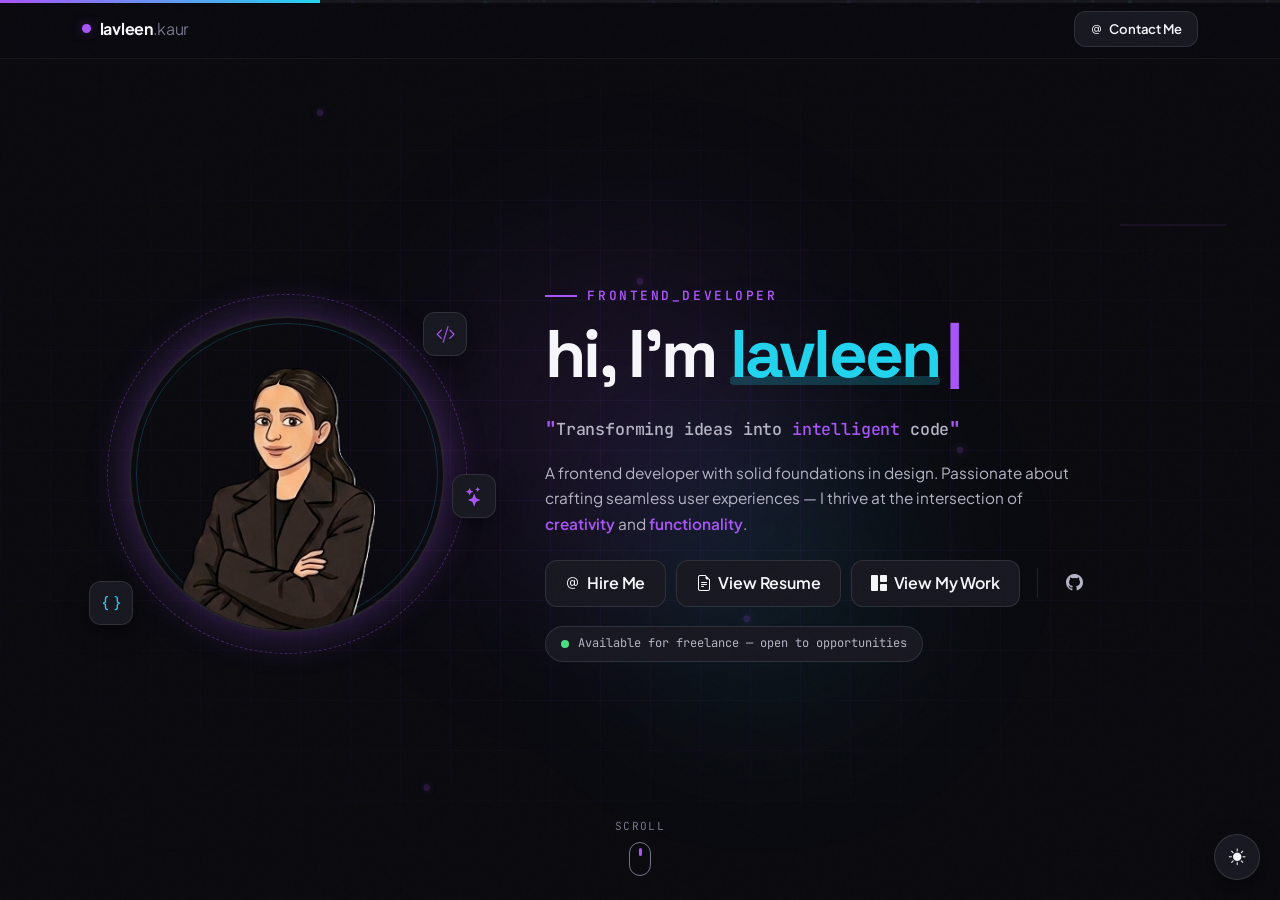
==== commit 74954af8: "Update index.html" ====
--- a/index.html
+++ b/index.html
@@ -362,8 +362,8 @@
 
         <div class="row g-3 g-md-4 folder-grid stagger-grid" data-anim="stagger-grid" data-delay="1">
 
-          <!-- Folder 1 — Web Markup -->
-          <div class="col-6 col-md-3 stagger-item">
+          <!-- Folder 1 — Frontend Stack -->
+          <div class="col-12 col-md-4 stagger-item">
             <div class="folder-card folder-clean">
               <span class="fc-number mono-font">01</span>
               <div class="fc-clean-body">
@@ -379,7 +379,7 @@
                     <rect x="4" y="28" width="112" height="58" rx="8" fill="url(#fcg1a)" />
                   </svg>
                 </div>
-                <h3 class="fc-clean-title">Markup &amp; Styling</h3>
+                <h3 class="fc-clean-title">Frontend Stack</h3>
                 <div class="fc-tech-list">
                   <button class="fc-tech-btn" data-lang="HTML5"
                     data-note="Imagine any website as a house—HTML is the foundation and the walls. Every heading, button, image, and link is built using HTML. Without HTML, no webpage can exist."
@@ -401,6 +401,26 @@
                     CSS3
                   </button>
                   <span class="fc-dot">·</span>
+                  <button class="fc-tech-btn" data-lang="JavaScript"
+                    data-note="JavaScript brings websites to life. HTML gives structure, CSS handles style — JavaScript adds the behavior. I use vanilla JS for DOM manipulation, form validation, smooth animations, and dynamic UI interactions across all my client projects."
+                    data-color="#F7DF1E">
+                    <svg viewBox="0 0 24 24">
+                      <path fill="#F7DF1E"
+                        d="M0 0h24v24H0V0zm22.034 18.276c-.175-1.095-.888-2.015-3.003-2.873-.736-.345-1.554-.585-1.797-1.14-.091-.33-.105-.51-.046-.705.15-.646.915-.84 1.515-.66.39.12.75.42.976.9 1.034-.676 1.034-.676 1.755-1.125-.27-.42-.404-.601-.586-.78-.63-.705-1.469-1.065-2.834-1.034l-.705.089c-.676.165-1.32.525-1.71 1.005-1.14 1.291-.811 3.541.569 4.471 1.365 1.02 3.361 1.244 3.616 2.205.24 1.17-.87 1.545-1.966 1.41-.811-.18-1.26-.586-1.755-1.336l-1.83 1.051c.21.48.45.689.81 1.109 1.74 1.756 6.09 1.666 6.871-1.004.029-.09.24-.705.074-1.65l.046.067zm-8.983-7.245h-2.248c0 1.938-.009 3.864-.009 5.805 0 1.232.063 2.363-.138 2.711-.33.689-1.18.601-1.566.48-.396-.196-.597-.466-.83-.855-.063-.105-.11-.196-.127-.196l-1.825 1.125c.305.63.75 1.172 1.324 1.517.855.51 2.004.675 3.207.405.783-.226 1.458-.691 1.811-1.411.51-.93.402-2.07.397-3.346.012-2.054 0-4.109 0-6.179l.004-.056z" />
+                    </svg>
+                    JavaScript
+                  </button>
+                  <span class="fc-dot">·</span>
+                  <button class="fc-tech-btn" data-lang="jQuery"
+                    data-note="jQuery is a lightweight JavaScript library that makes DOM manipulation, event handling, and AJAX requests easier. I use it in Laravel-based client projects (like ProRaabta admin panel) where DataTables, form validation, and quick interactivity benefit from jQuery's simple syntax."
+                    data-color="#0769AD">
+                    <svg viewBox="0 0 24 24">
+                      <path fill="#0769AD"
+                        d="M2.114 7.566c-2.71 3.9-2.395 8.97.272 12.973.187.286.394.572.601.844l.215.272c.058.072.122.144.18.215.064.072.144.158.215.23.064.071.121.143.193.207l.022.022c.071.071.143.143.215.222.057.057.108.115.165.165.072.072.151.144.222.215l.187.165.014.022.043.029c.072.064.151.122.222.193l.215.187c.071.058.143.115.222.165.072.058.143.122.215.165l.029.029.022.014.151.108c.072.058.151.108.222.165l.029.022.014.014c.057.043.115.072.165.108.079.057.165.108.244.165l.029.022.014.014c.072.043.143.087.215.122.072.043.151.087.222.13.014.014.014.014.014.014l.057.022c.087.05.165.094.244.135.043.022.087.043.13.064l.022.022c.087.043.165.087.244.122.029.022.058.029.087.043l.014.022.064.022c.087.043.165.072.244.108.029.022.064.029.094.043h.014l.064.022c.087.029.165.057.244.087.029.014.064.029.087.029h.014l.072.022c.079.029.151.057.222.072.043.014.087.029.122.029h.014l.072.022c.072.014.143.022.215.029.043.014.087.014.122.022h.029l.072.014c.057.014.122.014.187.014.043 0 .087.014.13.014h.029l.057.022c.064 0 .122.014.187.014.043 0 .087.014.122.014h.043l.064.014c.057 0 .115.014.165.014h.165l.057.014c.057 0 .108.014.165.014h.215l.043.014c.057 0 .115.014.165.014l.272.014h2.395L7.594 12.36S5.16 13.61 3.844 12.86c-1.316-.752-2.092-2.165-1.73-5.294z" />
+                    </svg>
+                    jQuery
+                  </button>
+                  <span class="fc-dot">·</span>
                   <button class="fc-tech-btn" data-lang="Bootstrap"
                     data-note="Bootstrap is a ready-made toolkit—like IKEA furniture. It provides pre-built buttons, grids, and navbars that you can use directly. With it, building a website becomes about 3x faster."
                     data-color="#7952B3">
@@ -415,105 +435,103 @@
             </div>
           </div>
 
-          <!-- Folder 2 — Programming -->
-          <div class="col-6 col-md-3 stagger-item">
+          <!-- Folder 2 — Vibe Coding Toolkit -->
+          <div class="col-12 col-md-4 stagger-item">
             <div class="folder-card folder-clean">
               <span class="fc-number mono-font">02</span>
               <div class="fc-clean-body">
                 <div class="fc-folder-wrap">
                   <svg viewBox="0 0 120 90" xmlns="http://www.w3.org/2000/svg" class="fc-folder-svg">
                     <defs>
-                      <linearGradient id="fcg2a" x1="0" y1="0" x2="0" y2="1">
-                        <stop offset="0%" stop-color="#67e8f9" />
-                        <stop offset="100%" stop-color="#0e7490" />
-                      </linearGradient>
-                    </defs>
-                    <path d="M4,28 L4,20 Q4,16 8,16 L42,16 Q46,16 48,20 L52,28 Z" fill="url(#fcg2a)" opacity="0.7" />
-                    <rect x="4" y="28" width="112" height="58" rx="8" fill="url(#fcg2a)" />
-                  </svg>
-                </div>
-                <h3 class="fc-clean-title">Programming</h3>
-                <div class="fc-tech-list">
-                  <button class="fc-tech-btn" data-lang="JavaScript"
-                    data-note="JavaScript brings websites to life. HTML gives structure, CSS handles style — JavaScript adds the behavior. I use vanilla JS for DOM manipulation, form validation, smooth animations, and dynamic UI interactions across all my client projects."
-                    data-color="#F7DF1E">
-                    <svg viewBox="0 0 24 24">
-                      <path fill="#F7DF1E"
-                        d="M0 0h24v24H0V0zm22.034 18.276c-.175-1.095-.888-2.015-3.003-2.873-.736-.345-1.554-.585-1.797-1.14-.091-.33-.105-.51-.046-.705.15-.646.915-.84 1.515-.66.39.12.75.42.976.9 1.034-.676 1.034-.676 1.755-1.125-.27-.42-.404-.601-.586-.78-.63-.705-1.469-1.065-2.834-1.034l-.705.089c-.676.165-1.32.525-1.71 1.005-1.14 1.291-.811 3.541.569 4.471 1.365 1.02 3.361 1.244 3.616 2.205.24 1.17-.87 1.545-1.966 1.41-.811-.18-1.26-.586-1.755-1.336l-1.83 1.051c.21.48.45.689.81 1.109 1.74 1.756 6.09 1.666 6.871-1.004.029-.09.24-.705.074-1.65l.046.067zm-8.983-7.245h-2.248c0 1.938-.009 3.864-.009 5.805 0 1.232.063 2.363-.138 2.711-.33.689-1.18.601-1.566.48-.396-.196-.597-.466-.83-.855-.063-.105-.11-.196-.127-.196l-1.825 1.125c.305.63.75 1.172 1.324 1.517.855.51 2.004.675 3.207.405.783-.226 1.458-.691 1.811-1.411.51-.93.402-2.07.397-3.346.012-2.054 0-4.109 0-6.179l.004-.056z" />
-                    </svg>
-                    JavaScript
-                  </button>
-                  <span class="fc-dot">·</span>
-                  <button class="fc-tech-btn" data-lang="jQuery"
-                    data-note="jQuery is a lightweight JavaScript library that makes DOM manipulation, event handling, and AJAX requests easier. I use it in Laravel-based client projects (like ProRaabta admin panel) where DataTables, form validation, and quick interactivity benefit from jQuery's simple syntax."
-                    data-color="#0769AD">
-                    <svg viewBox="0 0 24 24">
-                      <path fill="#0769AD"
-                        d="M2.114 7.566c-2.71 3.9-2.395 8.97.272 12.973.187.286.394.572.601.844l.215.272c.058.072.122.144.18.215.064.072.144.158.215.23.064.071.121.143.193.207l.022.022c.071.071.143.143.215.222.057.057.108.115.165.165.072.072.151.144.222.215l.187.165.014.022.043.029c.072.064.151.122.222.193l.215.187c.071.058.143.115.222.165.072.058.143.122.215.165l.029.029.022.014.151.108c.072.058.151.108.222.165l.029.022.014.014c.057.043.115.072.165.108.079.057.165.108.244.165l.029.022.014.014c.072.043.143.087.215.122.072.043.151.087.222.13.014.014.014.014.014.014l.057.022c.087.05.165.094.244.135.043.022.087.043.13.064l.022.022c.087.043.165.087.244.122.029.022.058.029.087.043l.014.022.064.022c.087.043.165.072.244.108.029.022.064.029.094.043h.014l.064.022c.087.029.165.057.244.087.029.014.064.029.087.029h.014l.072.022c.079.029.151.057.222.072.043.014.087.029.122.029h.014l.072.022c.072.014.143.022.215.029.043.014.087.014.122.022h.029l.072.014c.057.014.122.014.187.014.043 0 .087.014.13.014h.029l.057.022c.064 0 .122.014.187.014.043 0 .087.014.122.014h.043l.064.014c.057 0 .115.014.165.014h.165l.057.014c.057 0 .108.014.165.014h.215l.043.014c.057 0 .115.014.165.014l.272.014h2.395L7.594 12.36S5.16 13.61 3.844 12.86c-1.316-.752-2.092-2.165-1.73-5.294z" />
-                    </svg>
-                    jQuery
-                  </button>
-                </div>
-              </div>
-            </div>
-          </div>
-
-          <!-- Folder 3 — Responsive Design -->
-          <div class="col-6 col-md-3 stagger-item">
-            <div class="folder-card folder-clean">
-              <span class="fc-number mono-font">03</span>
-              <div class="fc-clean-body">
-                <div class="fc-folder-wrap">
-                  <svg viewBox="0 0 120 90" xmlns="http://www.w3.org/2000/svg" class="fc-folder-svg">
-                    <defs>
                       <linearGradient id="fcg3a" x1="0" y1="0" x2="0" y2="1">
-                        <stop offset="0%" stop-color="#c084fc" />
-                        <stop offset="100%" stop-color="#22d3ee" />
+                        <stop offset="0%" stop-color="#34d399" />
+                        <stop offset="100%" stop-color="#6366f1" />
                       </linearGradient>
                     </defs>
                     <path d="M4,28 L4,20 Q4,16 8,16 L42,16 Q46,16 48,20 L52,28 Z" fill="url(#fcg3a)" opacity="0.7" />
                     <rect x="4" y="28" width="112" height="58" rx="8" fill="url(#fcg3a)" />
                   </svg>
                 </div>
-                <h3 class="fc-clean-title">Responsive Design</h3>
-                <div class="fc-tech-list">
-                  <button class="fc-tech-btn" data-lang="Media Queries"
-                    data-note="Media queries are the rules I write to make a website adapt to every screen — phone, tablet, and desktop. I follow a mobile-first approach: build the base layout for small screens, then layer in breakpoints (typically 576px, 768px, 992px, 1200px) to enhance for larger viewports."
-                    data-color="#a855f7">
-                    <svg viewBox="0 0 24 24">
-                      <path fill="#a855f7"
-                        d="M9.4 16.6 4.8 12l4.6-4.6L8 6l-6 6 6 6 1.4-1.4zm5.2 0 4.6-4.6-4.6-4.6L16 6l6 6-6 6-1.4-1.4z" />
-                    </svg>
-                    Media Queries
-                  </button>
-                  <span class="fc-dot">·</span>
-                  <button class="fc-tech-btn" data-lang="Flexbox"
-                    data-note="Flexbox is my go-to CSS layout system for one-dimensional alignment — navbars, button rows, card lists, footers. With flex-direction, justify-content, and align-items, I can build responsive components that adjust spacing automatically as the screen size changes."
-                    data-color="#22d3ee">
-                    <svg viewBox="0 0 24 24">
-                      <path fill="#22d3ee"
-                        d="M3 5h2v14H3V5zm4 0h2v14H7V5zm4 0h2v14h-2V5zm4 0h2v14h-2V5zm4 0h2v14h-2V5z" />
-                    </svg>
-                    Flexbox
-                  </button>
-                  <span class="fc-dot">·</span>
-                  <button class="fc-tech-btn" data-lang="CSS Grid"
-                    data-note="CSS Grid handles two-dimensional layouts — rows and columns together. I use it for full-page layouts, image galleries, and complex dashboards where Flexbox alone would need too many nested wrappers. grid-template-columns and gap make the code clean and easy to maintain."
-                    data-color="#f5f5fa">
-                    <svg viewBox="0 0 24 24">
-                      <path fill="currentColor" d="M4 4h7v7H4V4zm0 9h7v7H4v-7zm9-9h7v7h-7V4zm0 9h7v7h-7v-7z" />
-                    </svg>
-                    CSS Grid
+                <h3 class="fc-clean-title">Vibe Coding Toolkit</h3>
+                <div class="fc-tech-list fc-tech-list--wrap">
+                  <button class="fc-tech-btn" data-lang="Claude Chat"
+                    data-note="My daily AI chat assistant for brainstorming ideas, writing copy, explaining code, and thinking through UX and architecture decisions before I start building."
+                    data-color="#D97757">
+                    <svg viewBox="0 0 24 24"><rect width="24" height="24" rx="6" fill="#D97757" /><text x="12" y="16" text-anchor="middle" font-family="monospace" font-size="9" font-weight="700" fill="#fff">Cl</text></svg>
+                    Claude Chat
+                  </button>
+                  <span class="fc-dot">·</span>
+                  <button class="fc-tech-btn" data-lang="Claude Code"
+                    data-note="An agentic coding CLI that works directly in my terminal — reads my codebase, writes and edits files, runs commands, and helps me ship features and fixes faster."
+                    data-color="#C96442">
+                    <svg viewBox="0 0 24 24"><rect width="24" height="24" rx="6" fill="#C96442" /><text x="12" y="16" text-anchor="middle" font-family="monospace" font-size="9" font-weight="700" fill="#fff">Cc</text></svg>
+                    Claude Code
+                  </button>
+                  <span class="fc-dot">·</span>
+                  <button class="fc-tech-btn" data-lang="Claude Cowork"
+                    data-note="Claude's AI workspace for coordinating tasks and collaborating with AI agents across a project, keeping plans, context, and progress in one place."
+                    data-color="#6366F1">
+                    <svg viewBox="0 0 24 24"><rect width="24" height="24" rx="6" fill="#6366F1" /><text x="12" y="16" text-anchor="middle" font-family="monospace" font-size="9" font-weight="700" fill="#fff">Cw</text></svg>
+                    Claude Cowork
+                  </button>
+                  <span class="fc-dot">·</span>
+                  <button class="fc-tech-btn" data-lang="Antigravity"
+                    data-note="Google's agentic IDE — I use it for AI-assisted coding sessions where the agent can plan, edit across files, and run tasks alongside me."
+                    data-color="#4285F4">
+                    <svg viewBox="0 0 24 24"><rect width="24" height="24" rx="6" fill="#4285F4" /><text x="12" y="16" text-anchor="middle" font-family="monospace" font-size="9" font-weight="700" fill="#fff">Ag</text></svg>
+                    Antigravity
+                  </button>
+                  <span class="fc-dot">·</span>
+                  <button class="fc-tech-btn" data-lang="Cursor"
+                    data-note="An AI-first code editor with inline chat, multi-file edits, and autocomplete that understands my whole codebase — my go-to editor for fast iteration."
+                    data-color="#A1A1AA">
+                    <svg viewBox="0 0 24 24"><rect width="24" height="24" rx="6" fill="#27272A" stroke="#52525B" /><text x="12" y="16" text-anchor="middle" font-family="monospace" font-size="9" font-weight="700" fill="#fff">Cu</text></svg>
+                    Cursor
+                  </button>
+                  <span class="fc-dot">·</span>
+                  <button class="fc-tech-btn" data-lang="v0"
+                    data-note="Vercel's AI UI generator — I use it to quickly scaffold React and Next.js components and layouts from a prompt, then refine the code by hand."
+                    data-color="#E4E4E7">
+                    <svg viewBox="0 0 24 24"><rect width="24" height="24" rx="6" fill="#000" stroke="#52525B" /><text x="12" y="16" text-anchor="middle" font-family="monospace" font-size="9" font-weight="700" fill="#fff">v0</text></svg>
+                    v0
+                  </button>
+                  <span class="fc-dot">·</span>
+                  <button class="fc-tech-btn" data-lang="GitHub Copilot"
+                    data-note="GitHub Copilot autocompletes code as I type, suggesting whole functions and boilerplate based on context — speeds up the repetitive parts of development."
+                    data-color="#8957E5">
+                    <svg viewBox="0 0 24 24"><rect width="24" height="24" rx="6" fill="#8957E5" /><text x="12" y="16" text-anchor="middle" font-family="monospace" font-size="9" font-weight="700" fill="#fff">Co</text></svg>
+                    Copilot
+                  </button>
+                  <span class="fc-dot">·</span>
+                  <button class="fc-tech-btn" data-lang="ChatGPT"
+                    data-note="I use ChatGPT for quick research, drafting content, and generating reference images for mockups and placeholder visuals."
+                    data-color="#74AA9C">
+                    <svg viewBox="0 0 24 24"><rect width="24" height="24" rx="6" fill="#74AA9C" /><text x="12" y="16" text-anchor="middle" font-family="monospace" font-size="9" font-weight="700" fill="#fff">Gp</text></svg>
+                    ChatGPT
+                  </button>
+                  <span class="fc-dot">·</span>
+                  <button class="fc-tech-btn" data-lang="Gemini"
+                    data-note="Google's Gemini helps me generate and edit images and short video assets for project mockups, social previews, and presentations."
+                    data-color="#8AB4F8">
+                    <svg viewBox="0 0 24 24"><rect width="24" height="24" rx="6" fill="#5B8DEF" /><text x="12" y="16" text-anchor="middle" font-family="monospace" font-size="9" font-weight="700" fill="#fff">Ge</text></svg>
+                    Gemini
+                  </button>
+                  <span class="fc-dot">·</span>
+                  <button class="fc-tech-btn" data-lang="Stitch AI"
+                    data-note="Google's Stitch turns prompts into UI designs — I use it to quickly explore layout and visual ideas before building the real interface."
+                    data-color="#34A853">
+                    <svg viewBox="0 0 24 24"><rect width="24" height="24" rx="6" fill="#34A853" /><text x="12" y="16" text-anchor="middle" font-family="monospace" font-size="9" font-weight="700" fill="#fff">St</text></svg>
+                    Stitch AI
                   </button>
                 </div>
               </div>
             </div>
           </div>
 
-          <!-- Folder 4 — Tools & Workflow -->
-          <div class="col-6 col-md-3 stagger-item">
+          <!-- Folder 3 — Tools & Workflow -->
+          <div class="col-12 col-md-4 stagger-item">
             <div class="folder-card folder-clean">
-              <span class="fc-number mono-font">04</span>
+              <span class="fc-number mono-font">03</span>
               <div class="fc-clean-body">
                 <div class="fc-folder-wrap">
                   <svg viewBox="0 0 120 90" xmlns="http://www.w3.org/2000/svg" class="fc-folder-svg">
--- a/style.css
+++ b/style.css
@@ -8,31 +8,31 @@
    ============================================================ */
 :root,
 [data-theme="dark"] {
-  --bg-base:        #0a0a0f;
-  --bg-elevated:    #131319;
-  --bg-card:        #181821;
-  --bg-card-hover:  #1e1e28;
-  --bg-input:       #14141a;
-
-  --text-primary:   #f5f5fa;
+  --bg-base: #0a0a0f;
+  --bg-elevated: #131319;
+  --bg-card: #181821;
+  --bg-card-hover: #1e1e28;
+  --bg-input: #14141a;
+
+  --text-primary: #f5f5fa;
   --text-secondary: #b4b4c4;
-  --text-muted:     #74748a;
-  --text-dim:       #4a4a58;
-
-  --accent:         #a855f7;
-  --accent-hover:   #b66bff;
-  --accent-soft:    rgba(168, 85, 247, 0.16);
-  --accent-glow:    rgba(168, 85, 247, 0.35);
-
-  --accent-2:       #22d3ee;
-  --accent-2-soft:  rgba(34, 211, 238, 0.14);
-  --accent-2-glow:  rgba(34, 211, 238, 0.35);
-
-  --name-color:     #22d3ee;
-
-  --border-subtle:  rgba(255, 255, 255, 0.06);
+  --text-muted: #74748a;
+  --text-dim: #4a4a58;
+
+  --accent: #a855f7;
+  --accent-hover: #b66bff;
+  --accent-soft: rgba(168, 85, 247, 0.16);
+  --accent-glow: rgba(168, 85, 247, 0.35);
+
+  --accent-2: #22d3ee;
+  --accent-2-soft: rgba(34, 211, 238, 0.14);
+  --accent-2-glow: rgba(34, 211, 238, 0.35);
+
+  --name-color: #22d3ee;
+
+  --border-subtle: rgba(255, 255, 255, 0.06);
   --border-default: rgba(255, 255, 255, 0.1);
-  --border-strong:  rgba(255, 255, 255, 0.18);
+  --border-strong: rgba(255, 255, 255, 0.18);
 
   --grid-line: rgba(168, 85, 247, 0.05);
 
@@ -43,31 +43,31 @@
 }
 
 [data-theme="light"] {
-  --bg-base:        #fafafc;
-  --bg-elevated:    #f0f0f5;
-  --bg-card:        #ffffff;
-  --bg-card-hover:  #fafafb;
-  --bg-input:       #f5f5fa;
-
-  --text-primary:   #0a0a0f;
+  --bg-base: #fafafc;
+  --bg-elevated: #f0f0f5;
+  --bg-card: #ffffff;
+  --bg-card-hover: #fafafb;
+  --bg-input: #f5f5fa;
+
+  --text-primary: #0a0a0f;
   --text-secondary: #494957;
-  --text-muted:     #7a7a8a;
-  --text-dim:       #b3b3bf;
-
-  --accent:         #8b5cf6;
-  --accent-hover:   #9b6dff;
-  --accent-soft:    rgba(139, 92, 246, 0.1);
-  --accent-glow:    rgba(139, 92, 246, 0.2);
-
-  --accent-2:       #0891b2;
-  --accent-2-soft:  rgba(8, 145, 178, 0.1);
-  --accent-2-glow:  rgba(8, 145, 178, 0.2);
-
-  --name-color:     #0891b2;
-
-  --border-subtle:  rgba(0, 0, 0, 0.05);
+  --text-muted: #7a7a8a;
+  --text-dim: #b3b3bf;
+
+  --accent: #8b5cf6;
+  --accent-hover: #9b6dff;
+  --accent-soft: rgba(139, 92, 246, 0.1);
+  --accent-glow: rgba(139, 92, 246, 0.2);
+
+  --accent-2: #0891b2;
+  --accent-2-soft: rgba(8, 145, 178, 0.1);
+  --accent-2-glow: rgba(8, 145, 178, 0.2);
+
+  --name-color: #0891b2;
+
+  --border-subtle: rgba(0, 0, 0, 0.05);
   --border-default: rgba(0, 0, 0, 0.1);
-  --border-strong:  rgba(0, 0, 0, 0.18);
+  --border-strong: rgba(0, 0, 0, 0.18);
 
   --grid-line: rgba(139, 92, 246, 0.05);
 
@@ -80,9 +80,12 @@
 /* ============================================================
    2. BASE
    ============================================================ */
-* { box-sizing: border-box; }
-
-html, body {
+* {
+  box-sizing: border-box;
+}
+
+html,
+body {
   margin: 0;
   padding: 0;
   height: 100%;
@@ -104,20 +107,45 @@
 
 /* Hide default cursor on desktop (custom cursor takes over) */
 @media (hover: hover) and (min-width: 992px) {
-  body, a, button, input, textarea, .folder-card { cursor: none; }
-  input, textarea { cursor: text; }
-}
-
-::selection { background: var(--accent); color: #fff; }
-
-.mono-font { font-family: 'JetBrains Mono', monospace; }
-.muted { color: var(--text-muted); }
-.accent-text { color: var(--accent); }
+
+  body,
+  a,
+  button,
+  input,
+  textarea,
+  .folder-card {
+    cursor: none;
+  }
+
+  input,
+  textarea {
+    cursor: text;
+  }
+}
+
+::selection {
+  background: var(--accent);
+  color: #fff;
+}
+
+.mono-font {
+  font-family: 'JetBrains Mono', monospace;
+}
+
+.muted {
+  color: var(--text-muted);
+}
+
+.accent-text {
+  color: var(--accent);
+}
+
 .hero-name {
   color: var(--name-color);
   position: relative;
   display: inline-block;
 }
+
 .hero-name::after {
   content: '';
   position: absolute;
@@ -143,6 +171,7 @@
   background: var(--border-subtle);
   z-index: 1200;
 }
+
 .scroll-progress-bar {
   height: 100%;
   width: 0;
@@ -165,30 +194,40 @@
   will-change: transform;
   opacity: 0;
 }
+
 .cursor-dot {
   width: 6px;
   height: 6px;
   background: var(--accent);
   transition: width 0.2s, height 0.2s, background 0.2s, opacity 0.3s;
 }
+
 .cursor-ring {
   width: 32px;
   height: 32px;
   border: 1.5px solid var(--accent);
   transition: width 0.25s, height 0.25s, border-color 0.25s, opacity 0.3s;
 }
+
 .cursor-ring.is-hovering {
   width: 54px;
   height: 54px;
   border-color: var(--accent-2);
   background: var(--accent-soft);
 }
+
 .cursor-dot.is-hovering {
   width: 4px;
   height: 4px;
 }
-@media (hover: none), (max-width: 991.98px) {
-  .cursor-dot, .cursor-ring { display: none !important; }
+
+@media (hover: none),
+(max-width: 991.98px) {
+
+  .cursor-dot,
+  .cursor-ring {
+    display: none !important;
+  }
 }
 
 /* ============================================================
@@ -225,7 +264,10 @@
   transition: opacity 0.4s ease;
   pointer-events: none;
 }
-.scroll-hint.hidden { opacity: 0; }
+
+.scroll-hint.hidden {
+  opacity: 0;
+}
 
 .scroll-mouse {
   width: 22px;
@@ -236,6 +278,7 @@
   justify-content: center;
   padding-top: 5px;
 }
+
 .scroll-mouse-dot {
   width: 3px;
   height: 8px;
@@ -243,10 +286,22 @@
   border-radius: 2px;
   animation: scrollMouseDot 1.8s ease-in-out infinite;
 }
+
 @keyframes scrollMouseDot {
-  0% { transform: translateY(0); opacity: 1; }
-  60% { transform: translateY(10px); opacity: 0; }
-  100% { transform: translateY(0); opacity: 0; }
+  0% {
+    transform: translateY(0);
+    opacity: 1;
+  }
+
+  60% {
+    transform: translateY(10px);
+    opacity: 0;
+  }
+
+  100% {
+    transform: translateY(0);
+    opacity: 0;
+  }
 }
 
 /* ============================================================
@@ -273,23 +328,19 @@
   opacity: 0;
   transform: translateY(100%);
   transition: transform 0.8s cubic-bezier(0.7, 0, 0.3, 1),
-              opacity 0.8s cubic-bezier(0.7, 0, 0.3, 1);
+    opacity 0.8s cubic-bezier(0.7, 0, 0.3, 1);
   overflow-y: auto;
   overflow-x: hidden;
   -webkit-overflow-scrolling: touch;
   z-index: 1;
 }
-/* Safety: first section visible by default (before JS adds is-active) */
-.page:first-of-type {
-  opacity: 1;
-  transform: translateY(0);
-  z-index: 2;
-}
+
 .page.is-active {
   opacity: 1;
   transform: translateY(0);
   z-index: 2;
 }
+
 .page.is-prev {
   opacity: 0;
   transform: translateY(-100%);
@@ -316,21 +367,40 @@
 }
 
 /* Page content above global bg */
-.page > * {
+.page>* {
   position: relative;
   z-index: 2;
 }
+
 .page {
   background: transparent;
 }
 
 /* Re-stack: UI elements always above content */
-.scroll-progress { z-index: 1200; }
-.custom-navbar { z-index: 1000; }
-.theme-toggle { z-index: 1100; }
-.scroll-hint { z-index: 1050; }
-.noise-overlay { z-index: 9998; }
-.cursor-dot, .cursor-ring { z-index: 9999; }
+.scroll-progress {
+  z-index: 1200;
+}
+
+.custom-navbar {
+  z-index: 1000;
+}
+
+.theme-toggle {
+  z-index: 1100;
+}
+
+.scroll-hint {
+  z-index: 1050;
+}
+
+.noise-overlay {
+  z-index: 9998;
+}
+
+.cursor-dot,
+.cursor-ring {
+  z-index: 9999;
+}
 
 .page-content {
   width: 100%;
@@ -362,10 +432,20 @@
   z-index: 1;
   animation: gridPan 80s linear infinite;
 }
-.bg-grid-subtle { opacity: 0.5; background-size: 70px 70px; }
+
+.bg-grid-subtle {
+  opacity: 0.5;
+  background-size: 70px 70px;
+}
+
 @keyframes gridPan {
-  from { background-position: 0 0; }
-  to { background-position: 50px 50px; }
+  from {
+    background-position: 0 0;
+  }
+
+  to {
+    background-position: 50px 50px;
+  }
 }
 
 .bg-glow {
@@ -375,6 +455,7 @@
   border-radius: 50%;
   filter: blur(80px);
 }
+
 .bg-glow-1 {
   top: 20%;
   left: 30%;
@@ -383,6 +464,7 @@
   background: radial-gradient(circle, var(--accent-soft), transparent 70%);
   animation: glowFloat1 12s ease-in-out infinite;
 }
+
 .bg-glow-2 {
   bottom: 15%;
   right: 25%;
@@ -391,6 +473,7 @@
   background: radial-gradient(circle, var(--accent-2-soft), transparent 70%);
   animation: glowFloat2 14s ease-in-out infinite;
 }
+
 .bg-glow-corner {
   top: -10%;
   right: -10%;
@@ -398,6 +481,7 @@
   height: 600px;
   background: radial-gradient(circle, var(--accent-soft), transparent 60%);
 }
+
 .bg-glow-corner-2 {
   top: auto;
   bottom: -10%;
@@ -405,13 +489,33 @@
   left: -10%;
   background: radial-gradient(circle, var(--accent-2-soft), transparent 60%);
 }
+
 @keyframes glowFloat1 {
-  0%, 100% { transform: translate(0, 0) scale(1); opacity: 0.8; }
-  50% { transform: translate(40px, -25px) scale(1.1); opacity: 1; }
-}
+
+  0%,
+  100% {
+    transform: translate(0, 0) scale(1);
+    opacity: 0.8;
+  }
+
+  50% {
+    transform: translate(40px, -25px) scale(1.1);
+    opacity: 1;
+  }
+}
+
 @keyframes glowFloat2 {
-  0%, 100% { transform: translate(0, 0) scale(1); opacity: 0.7; }
-  50% { transform: translate(-30px, 30px) scale(1.15); opacity: 1; }
+
+  0%,
+  100% {
+    transform: translate(0, 0) scale(1);
+    opacity: 0.7;
+  }
+
+  50% {
+    transform: translate(-30px, 30px) scale(1.15);
+    opacity: 1;
+  }
 }
 
 /* === Floating particles (hero only) === */
@@ -422,6 +526,7 @@
   z-index: 1;
   overflow: hidden;
 }
+
 .particle {
   position: absolute;
   width: 3px;
@@ -432,15 +537,30 @@
   opacity: 0.6;
   animation: floatParticle linear infinite;
 }
+
 .particle.particle-cyan {
   background: var(--accent-2);
   box-shadow: 0 0 8px var(--accent-2-glow);
 }
+
 @keyframes floatParticle {
-  0% { transform: translateY(100vh) translateX(0); opacity: 0; }
-  10% { opacity: 0.7; }
-  90% { opacity: 0.7; }
-  100% { transform: translateY(-10vh) translateX(50px); opacity: 0; }
+  0% {
+    transform: translateY(100vh) translateX(0);
+    opacity: 0;
+  }
+
+  10% {
+    opacity: 0.7;
+  }
+
+  90% {
+    opacity: 0.7;
+  }
+
+  100% {
+    transform: translateY(-10vh) translateX(50px);
+    opacity: 0;
+  }
 }
 
 /* === Animated SVG circuit lines === */
@@ -452,33 +572,82 @@
   color: var(--accent);
   opacity: 0.18;
 }
-.bg-circuit svg { width: 100%; height: 100%; }
+
+.bg-circuit svg {
+  width: 100%;
+  height: 100%;
+}
+
 .circuit-path {
   stroke-dasharray: 1500;
   stroke-dashoffset: 1500;
   animation: drawCircuit 8s ease-in-out infinite;
 }
-.circuit-path-2 { animation-delay: 1.5s; }
+
+.circuit-path-2 {
+  animation-delay: 1.5s;
+}
+
 @keyframes drawCircuit {
-  0% { stroke-dashoffset: 1500; opacity: 0; }
-  20% { opacity: 1; }
-  60% { stroke-dashoffset: 0; opacity: 1; }
-  100% { stroke-dashoffset: -1500; opacity: 0; }
-}
+  0% {
+    stroke-dashoffset: 1500;
+    opacity: 0;
+  }
+
+  20% {
+    opacity: 1;
+  }
+
+  60% {
+    stroke-dashoffset: 0;
+    opacity: 1;
+  }
+
+  100% {
+    stroke-dashoffset: -1500;
+    opacity: 0;
+  }
+}
+
 .circuit-node {
   filter: drop-shadow(0 0 4px currentColor);
   animation: nodePulse 2s ease-in-out infinite;
   transform-origin: center;
   transform-box: fill-box;
 }
-.circuit-node:nth-child(3) { animation-delay: 0.4s; }
-.circuit-node:nth-child(4) { animation-delay: 0.8s; }
-.circuit-node:nth-child(5) { animation-delay: 1.2s; }
-.circuit-node:nth-child(6) { animation-delay: 1.6s; }
-.circuit-node:nth-child(7) { animation-delay: 2s; }
+
+.circuit-node:nth-child(3) {
+  animation-delay: 0.4s;
+}
+
+.circuit-node:nth-child(4) {
+  animation-delay: 0.8s;
+}
+
+.circuit-node:nth-child(5) {
+  animation-delay: 1.2s;
+}
+
+.circuit-node:nth-child(6) {
+  animation-delay: 1.6s;
+}
+
+.circuit-node:nth-child(7) {
+  animation-delay: 2s;
+}
+
 @keyframes nodePulse {
-  0%, 100% { transform: scale(1); opacity: 0.5; }
-  50% { transform: scale(2); opacity: 1; }
+
+  0%,
+  100% {
+    transform: scale(1);
+    opacity: 0.5;
+  }
+
+  50% {
+    transform: scale(2);
+    opacity: 1;
+  }
 }
 
 /* ============================================================
@@ -530,12 +699,14 @@
   box-shadow: 0 0 40px var(--accent-glow);
   animation: bitmojiBob 6s ease-in-out infinite;
 }
+
 .bitmoji-inner img {
   width: 100%;
   height: 100%;
   object-fit: cover;
   border-radius: 50%;
 }
+
 .avatar-fallback {
   width: 100%;
   height: 100%;
@@ -546,21 +717,48 @@
   justify-content: center;
   font-size: 90px;
 }
+
 .wave-emoji {
   display: inline-block;
   transform-origin: 70% 70%;
   animation: wave 2.5s ease-in-out infinite;
 }
+
 @keyframes wave {
-  0%, 100% { transform: rotate(0); }
-  10%, 30% { transform: rotate(14deg); }
-  20% { transform: rotate(-8deg); }
-  40% { transform: rotate(10deg); }
-  50% { transform: rotate(0); }
-}
+
+  0%,
+  100% {
+    transform: rotate(0);
+  }
+
+  10%,
+  30% {
+    transform: rotate(14deg);
+  }
+
+  20% {
+    transform: rotate(-8deg);
+  }
+
+  40% {
+    transform: rotate(10deg);
+  }
+
+  50% {
+    transform: rotate(0);
+  }
+}
+
 @keyframes bitmojiBob {
-  0%, 100% { transform: translateY(0); }
-  50% { transform: translateY(-10px); }
+
+  0%,
+  100% {
+    transform: translateY(0);
+  }
+
+  50% {
+    transform: translateY(-10px);
+  }
 }
 
 .bitmoji-ring {
@@ -571,6 +769,7 @@
   opacity: 0.35;
   animation: ringRotate 30s linear infinite;
 }
+
 .bitmoji-ring-2 {
   inset: 8%;
   border-style: solid;
@@ -579,9 +778,15 @@
   opacity: 0.2;
   animation: ringRotate 40s linear infinite reverse;
 }
+
 @keyframes ringRotate {
-  from { transform: rotate(0); }
-  to { transform: rotate(360deg); }
+  from {
+    transform: rotate(0);
+  }
+
+  to {
+    transform: rotate(360deg);
+  }
 }
 
 /* Floating badges */
@@ -600,33 +805,60 @@
   z-index: 4;
   box-shadow: var(--shadow-md);
 }
+
 .float-badge-1 {
   top: 5%;
   right: 0;
   animation: badgeFloat1 5s ease-in-out infinite;
 }
+
 .float-badge-2 {
   bottom: 8%;
   left: -5%;
   animation: badgeFloat2 6s ease-in-out infinite;
   color: var(--accent-2);
 }
+
 .float-badge-3 {
   top: 50%;
   right: -8%;
   animation: badgeFloat3 7s ease-in-out infinite;
 }
+
 @keyframes badgeFloat1 {
-  0%, 100% { transform: translateY(0) rotate(-8deg); }
-  50% { transform: translateY(-15px) rotate(8deg); }
-}
+
+  0%,
+  100% {
+    transform: translateY(0) rotate(-8deg);
+  }
+
+  50% {
+    transform: translateY(-15px) rotate(8deg);
+  }
+}
+
 @keyframes badgeFloat2 {
-  0%, 100% { transform: translateY(0) rotate(12deg); }
-  50% { transform: translateY(-15px) rotate(-8deg); }
-}
+
+  0%,
+  100% {
+    transform: translateY(0) rotate(12deg);
+  }
+
+  50% {
+    transform: translateY(-15px) rotate(-8deg);
+  }
+}
+
 @keyframes badgeFloat3 {
-  0%, 100% { transform: translateX(0) rotate(-5deg); }
-  50% { transform: translateX(15px) rotate(8deg); }
+
+  0%,
+  100% {
+    transform: translateX(0) rotate(-5deg);
+  }
+
+  50% {
+    transform: translateX(15px) rotate(8deg);
+  }
 }
 
 /* ============================================================
@@ -642,6 +874,7 @@
   letter-spacing: 0.2em;
   margin-bottom: 0.85rem;
 }
+
 .eyebrow-dash {
   width: 32px;
   height: 1.5px;
@@ -670,9 +903,18 @@
   margin-left: 0.1em;
   animation: cursorBlink 1s steps(2) infinite;
 }
+
 @keyframes cursorBlink {
-  0%, 49% { opacity: 1; }
-  50%, 100% { opacity: 0; }
+
+  0%,
+  49% {
+    opacity: 1;
+  }
+
+  50%,
+  100% {
+    opacity: 0;
+  }
 }
 
 /* Tagline (italic quote) */
@@ -684,6 +926,7 @@
   letter-spacing: -0.01em;
   text-align: left;
 }
+
 .hero-tagline .quote-mark {
   color: var(--accent);
   font-weight: 700;
@@ -698,6 +941,7 @@
   line-height: 1.65;
   text-align: left;
 }
+
 .hero-desc em {
   font-style: normal;
   color: var(--accent);
@@ -719,7 +963,11 @@
   margin: 0 0.4rem;
 }
 
-.hero-socials { display: flex; gap: 0.25rem; }
+.hero-socials {
+  display: flex;
+  gap: 0.25rem;
+}
+
 .social-link {
   width: 40px;
   height: 40px;
@@ -732,6 +980,7 @@
   text-decoration: none;
   transition: all 0.25s ease;
 }
+
 .social-link:hover {
   background: var(--bg-card);
   color: var(--accent);
@@ -749,6 +998,7 @@
   border-radius: 999px;
   font-size: 0.75rem;
 }
+
 .status-dot {
   width: 8px;
   height: 8px;
@@ -756,9 +1006,15 @@
   background: #4ade80;
   animation: pulseDot 2s infinite;
 }
+
 @keyframes pulseDot {
-  0% { box-shadow: 0 0 0 0 rgba(74, 222, 128, 0.6); }
-  70% { box-shadow: 0 0 0 8px rgba(74, 222, 128, 0); }
+  0% {
+    box-shadow: 0 0 0 0 rgba(74, 222, 128, 0.6);
+  }
+
+  70% {
+    box-shadow: 0 0 0 8px rgba(74, 222, 128, 0);
+  }
 }
 
 /* ============================================================
@@ -779,14 +1035,23 @@
   cursor: pointer;
   text-decoration: none;
 }
-.btn-lg { padding: 0.85rem 1.6rem; font-size: 1rem; }
-.btn-sm { padding: 0.42rem 0.95rem; font-size: 0.82rem; }
+
+.btn-lg {
+  padding: 0.85rem 1.6rem;
+  font-size: 1rem;
+}
+
+.btn-sm {
+  padding: 0.42rem 0.95rem;
+  font-size: 0.82rem;
+}
 
 .btn-primary-cta {
   background: var(--bg-card);
   color: var(--text-primary);
   border: 1px solid var(--border-default);
 }
+
 .btn-primary-cta:hover {
   background: var(--accent);
   color: #fff;
@@ -800,6 +1065,7 @@
   color: var(--text-primary);
   border: 1px solid var(--border-default);
 }
+
 .btn-secondary-cta:hover {
   background: var(--bg-card-hover);
   border-color: var(--accent);
@@ -812,6 +1078,7 @@
   color: var(--text-primary);
   border: 1px solid var(--border-strong);
 }
+
 .btn-outline-cta:hover {
   background: var(--accent);
   color: #fff;
@@ -841,19 +1108,38 @@
   transition: all 0.3s ease;
   font-size: 1.05rem;
 }
+
 .theme-toggle:hover {
   transform: translateY(-3px);
   border-color: var(--accent);
   color: var(--accent);
 }
-.toggle-icon-sun, .toggle-icon-moon {
+
+.toggle-icon-sun,
+.toggle-icon-moon {
   position: absolute;
   transition: opacity 0.25s ease, transform 0.25s ease;
 }
-[data-theme="dark"] .toggle-icon-sun { opacity: 1; transform: rotate(0); }
-[data-theme="dark"] .toggle-icon-moon { opacity: 0; transform: rotate(-90deg); }
-[data-theme="light"] .toggle-icon-sun { opacity: 0; transform: rotate(90deg); }
-[data-theme="light"] .toggle-icon-moon { opacity: 1; transform: rotate(0); }
+
+[data-theme="dark"] .toggle-icon-sun {
+  opacity: 1;
+  transform: rotate(0);
+}
+
+[data-theme="dark"] .toggle-icon-moon {
+  opacity: 0;
+  transform: rotate(-90deg);
+}
+
+[data-theme="light"] .toggle-icon-sun {
+  opacity: 0;
+  transform: rotate(90deg);
+}
+
+[data-theme="light"] .toggle-icon-moon {
+  opacity: 1;
+  transform: rotate(0);
+}
 
 /* ============================================================
    11. NAVBAR (minimal — brand left + contact right)
@@ -877,24 +1163,43 @@
   gap: 0.55rem;
   text-decoration: none;
 }
+
 .brand-dot {
-  width: 9px; height: 9px;
+  width: 9px;
+  height: 9px;
   border-radius: 50%;
   background: var(--accent);
   display: inline-block;
   box-shadow: 0 0 12px var(--accent-glow);
   animation: brandPulse 3s ease-in-out infinite;
 }
+
 @keyframes brandPulse {
-  0%, 100% { box-shadow: 0 0 12px var(--accent-glow); transform: scale(1); }
-  50% { box-shadow: 0 0 22px var(--accent-glow); transform: scale(1.1); }
-}
-.brand-accent { color: var(--text-muted); font-weight: 400; }
+
+  0%,
+  100% {
+    box-shadow: 0 0 12px var(--accent-glow);
+    transform: scale(1);
+  }
+
+  50% {
+    box-shadow: 0 0 22px var(--accent-glow);
+    transform: scale(1.1);
+  }
+}
+
+.brand-accent {
+  color: var(--text-muted);
+  font-weight: 400;
+}
 
 /* ============================================================
    12. SECTION HEADERS
    ============================================================ */
-.section-header { max-width: 720px; margin: 0 auto; }
+.section-header {
+  max-width: 720px;
+  margin: 0 auto;
+}
 
 .section-tag {
   color: var(--accent);
@@ -904,6 +1209,7 @@
   margin-bottom: 0.4rem;
   text-transform: uppercase;
 }
+
 .tag-bracket {
   color: var(--accent-2);
   font-weight: 700;
@@ -927,6 +1233,7 @@
 .footer-title[data-glitch] {
   position: relative;
 }
+
 .section-title[data-glitch]::before,
 .section-title[data-glitch]::after,
 .footer-title[data-glitch]::before,
@@ -939,29 +1246,83 @@
   pointer-events: none;
   opacity: 0;
 }
+
 .page.is-active .section-title[data-glitch]::before,
 .page.is-active .footer-title[data-glitch]::before {
   color: var(--accent);
   animation: glitchA 1.2s ease-out 0.6s 1;
 }
+
 .page.is-active .section-title[data-glitch]::after,
 .page.is-active .footer-title[data-glitch]::after {
   color: var(--accent-2);
   animation: glitchB 1.2s ease-out 0.6s 1;
 }
+
 @keyframes glitchA {
-  0%, 100% { opacity: 0; transform: translate(0, 0); }
-  20% { opacity: 0.7; transform: translate(-3px, 1px); clip-path: inset(20% 0 60% 0); }
-  40% { opacity: 0.5; transform: translate(2px, -1px); clip-path: inset(50% 0 30% 0); }
-  60% { opacity: 0.6; transform: translate(-2px, 2px); clip-path: inset(10% 0 75% 0); }
-  80% { opacity: 0.3; transform: translate(1px, 0); clip-path: inset(70% 0 10% 0); }
-}
+
+  0%,
+  100% {
+    opacity: 0;
+    transform: translate(0, 0);
+  }
+
+  20% {
+    opacity: 0.7;
+    transform: translate(-3px, 1px);
+    clip-path: inset(20% 0 60% 0);
+  }
+
+  40% {
+    opacity: 0.5;
+    transform: translate(2px, -1px);
+    clip-path: inset(50% 0 30% 0);
+  }
+
+  60% {
+    opacity: 0.6;
+    transform: translate(-2px, 2px);
+    clip-path: inset(10% 0 75% 0);
+  }
+
+  80% {
+    opacity: 0.3;
+    transform: translate(1px, 0);
+    clip-path: inset(70% 0 10% 0);
+  }
+}
+
 @keyframes glitchB {
-  0%, 100% { opacity: 0; transform: translate(0, 0); }
-  20% { opacity: 0.5; transform: translate(3px, -1px); clip-path: inset(50% 0 30% 0); }
-  40% { opacity: 0.7; transform: translate(-2px, 1px); clip-path: inset(20% 0 65% 0); }
-  60% { opacity: 0.4; transform: translate(2px, -2px); clip-path: inset(70% 0 15% 0); }
-  80% { opacity: 0.6; transform: translate(-1px, 0); clip-path: inset(10% 0 80% 0); }
+
+  0%,
+  100% {
+    opacity: 0;
+    transform: translate(0, 0);
+  }
+
+  20% {
+    opacity: 0.5;
+    transform: translate(3px, -1px);
+    clip-path: inset(50% 0 30% 0);
+  }
+
+  40% {
+    opacity: 0.7;
+    transform: translate(-2px, 1px);
+    clip-path: inset(20% 0 65% 0);
+  }
+
+  60% {
+    opacity: 0.4;
+    transform: translate(2px, -2px);
+    clip-path: inset(70% 0 15% 0);
+  }
+
+  80% {
+    opacity: 0.6;
+    transform: translate(-1px, 0);
+    clip-path: inset(10% 0 80% 0);
+  }
 }
 
 .section-subtitle {
@@ -971,413 +1332,337 @@
 }
 
 /* ============================================================
-   13. SKILL CARDS V2 (layman-friendly, bigger, clearer)
+   13. FOLDER SKILL CARDS — clean screenshot-style + click popup
    ============================================================ */
-.skills-grid-new { max-width: 1240px; margin: 0 auto; }
-
-/* Custom 3-column layout for 3 skill cards */
-.col-skill {
-  flex: 0 0 auto;
+
+/* Skills hint line */
+.skills-hint {
+  display: inline-flex;
+  align-items: center;
+  gap: 0.45rem;
+  color: var(--accent-2);
+  font-size: 0.72rem;
+  letter-spacing: 0.08em;
+  margin-top: 0.5rem;
+  opacity: 0.8;
+}
+
+.folder-grid {
+  max-width: 1080px;
+  margin: 0 auto;
+}
+
+/* ── Base card shell ── */
+.folder-card {
+  background: var(--bg-card);
+  border: 1px solid var(--border-default);
+  border-radius: 16px;
+  height: 100%;
+  position: relative;
+  overflow: hidden;
+  transition: border-color 0.3s ease, transform 0.3s ease, box-shadow 0.3s ease;
+}
+
+.folder-card::after {
+  content: '';
+  position: absolute;
+  inset: 0;
+  background: radial-gradient(circle at 50% 0%, var(--accent-soft), transparent 65%);
+  opacity: 0;
+  transition: opacity 0.4s ease;
+  pointer-events: none;
+}
+
+.folder-card:hover {
+  border-color: var(--accent);
+  transform: translateY(-6px);
+  box-shadow: 0 20px 48px var(--accent-soft), 0 4px 16px rgba(0, 0, 0, 0.3);
+}
+
+.folder-card:hover::after {
+  opacity: 1;
+}
+
+/* ── Clean folder style (screenshot design) ── */
+.folder-clean {
+  padding: 1.5rem 1.35rem 1.35rem;
+}
+
+/* Number badge top-right */
+.fc-number {
+  position: absolute;
+  top: 0.9rem;
+  right: 0.9rem;
+  font-size: 0.65rem;
+  font-weight: 700;
+  color: var(--accent);
+  background: var(--accent-soft);
+  border: 1px solid var(--accent);
+  border-radius: 20px;
+  padding: 0.1rem 0.5rem;
+  letter-spacing: 0.06em;
+  opacity: 0.8;
+}
+
+.fc-clean-body {
+  display: flex;
+  flex-direction: column;
+  align-items: center;
+  gap: 0.85rem;
+}
+
+/* Folder visual */
+.fc-folder-wrap {
   width: 100%;
-}
-@media (min-width: 768px) {
-  .col-skill {
-    width: 50%; /* 2 cards per row on tablet */
-  }
-  /* AI card (3rd) takes full width on tablet below 2-card row */
-  .skills-grid-new .col-skill:nth-child(3) {
-    width: 100%;
-  }
-  .skills-grid-new .col-skill:nth-child(3) .skill-illustration {
-    height: 110px;
-  }
-}
-@media (min-width: 992px) {
-  .col-skill {
-    width: 33.333%; /* 3 cards in a row on desktop */
-  }
-  .skills-grid-new .col-skill:nth-child(3) {
-    width: 33.333%;
-  }
-  .skills-grid-new .col-skill:nth-child(3) .skill-illustration {
-    height: 130px;
-  }
-  .col-skill .skill-card-v2 { padding: 1.75rem 1.4rem 1.5rem; }
-  .col-skill .skill-illustration { height: 130px; margin: 0.5rem 0 1.1rem; }
-  .col-skill .skill-main-icon { font-size: 4rem; }
-  .col-skill .skill-card-title { font-size: 1.15rem; margin-bottom: 0.5rem; }
-  .col-skill .skill-card-desc { font-size: 0.82rem; min-height: 4em; margin-bottom: 1rem; }
-  .col-skill .tech-pill { font-size: 0.7rem; padding: 0.25rem 0.55rem; }
-  .col-skill .skill-techs { gap: 0.32rem; }
-  .col-skill .skill-techs-ai .tech-pill { font-size: 0.64rem; padding: 0.2rem 0.5rem; }
-}
-
-/* Pill usage notes (e.g. "(images)") */
-.pill-note {
-  color: var(--text-muted);
-  font-size: 0.92em;
-  margin-left: 0.15rem;
-  font-weight: 400;
-}
-
-.skill-card-v2 {
+  display: flex;
+  justify-content: center;
+}
+
+.fc-folder-svg {
+  width: 100%;
+  max-width: 110px;
+  height: auto;
+  filter: drop-shadow(0 6px 18px rgba(0, 0, 0, 0.35));
+  transition: transform 0.4s cubic-bezier(0.34, 1.56, 0.64, 1);
+}
+
+.folder-card:hover .fc-folder-svg {
+  transform: translateY(-5px) scale(1.06);
+}
+
+/* Title */
+.fc-clean-title {
+  font-family: 'JetBrains Mono', monospace;
+  font-size: 0.9rem;
+  font-weight: 700;
+  color: var(--text-primary);
+  letter-spacing: -0.01em;
+  margin: 0;
+  text-align: center;
+}
+
+/* Tech list row — dot-separated, clickable */
+.fc-tech-list {
+  display: flex;
+  flex-direction: column;
+  align-items: flex-start;
+  justify-content: center;
+  gap: 0.4rem;
+}
+
+.fc-dot {
+  display: none;
+}
+
+/* Each tech button */
+.fc-tech-btn {
+  display: inline-flex;
+  align-items: center;
+  gap: 0.28rem;
+  background: none;
+  border: none;
+  padding: 0.18rem 0.25rem;
+  border-radius: 6px;
+  cursor: pointer;
+  color: var(--text-secondary);
+  font-family: 'JetBrains Mono', monospace;
+  font-size: 0.68rem;
+  font-weight: 600;
+  letter-spacing: 0.03em;
+  transition: color 0.2s ease, background 0.2s ease, transform 0.2s ease;
+  line-height: 1;
+}
+
+.fc-tech-btn svg {
+  width: 13px;
+  height: 13px;
+  flex-shrink: 0;
+}
+
+.fc-tech-btn:hover {
+  color: var(--text-primary);
+  background: var(--accent-soft);
+  transform: translateY(-1px);
+}
+
+.fc-tech-btn:active {
+  transform: scale(0.94);
+}
+
+.fc-tech-btn.is-active {
+  color: var(--accent);
+  background: var(--accent-soft);
+}
+
+/* ============================================================
+   13b. SKILL NOTE POPUP
+   ============================================================ */
+.skill-popup {
+  position: fixed;
+  inset: 0;
+  z-index: 2000;
+  display: flex;
+  align-items: center;
+  justify-content: center;
+  padding: 1.5rem;
+  pointer-events: none;
+  opacity: 0;
+  transition: opacity 0.25s ease;
+}
+
+.skill-popup.is-open {
+  pointer-events: all;
+  opacity: 1;
+}
+
+/* Dark backdrop */
+.skill-popup::before {
+  content: '';
+  position: absolute;
+  inset: 0;
+  background: rgba(10, 10, 15, 0.72);
+  backdrop-filter: blur(6px);
+  -webkit-backdrop-filter: blur(6px);
+  z-index: 0;
+  opacity: 0;
+  transition: opacity 0.25s ease;
+}
+
+.skill-popup.is-open::before {
+  opacity: 1;
+}
+
+.skill-popup-inner {
+  position: relative;
+  z-index: 1;
   background: var(--bg-card);
   border: 1px solid var(--border-default);
   border-radius: 20px;
-  padding: 2rem 1.4rem 1.6rem;
-  height: 100%;
+  padding: 2rem 2rem 1.75rem;
+  max-width: 360px;
+  width: 100%;
   text-align: center;
-  position: relative;
-  overflow: hidden;
-  transition: border-color 0.35s ease, transform 0.35s ease, box-shadow 0.35s ease;
-}
-.skill-card-v2::before {
+  transform: translateY(20px) scale(0.94);
+  transition: transform 0.3s cubic-bezier(0.34, 1.56, 0.64, 1), opacity 0.25s ease;
+  opacity: 0;
+  box-shadow: 0 32px 80px rgba(0, 0, 0, 0.6), 0 0 0 1px var(--border-subtle);
+}
+
+.skill-popup.is-open .skill-popup-inner {
+  transform: translateY(0) scale(1);
+  opacity: 1;
+}
+
+/* Accent glow line at the top */
+.skill-popup-inner::before {
   content: '';
   position: absolute;
-  inset: 0;
-  background:
-    radial-gradient(circle at 50% 0%, var(--accent-soft), transparent 65%);
-  opacity: 0.4;
-  pointer-events: none;
-  transition: opacity 0.4s ease;
-}
-.skill-card-v2:hover {
-  border-color: var(--accent);
-  transform: translateY(-8px);
-  box-shadow: 0 22px 45px var(--accent-soft);
-}
-.skill-card-v2:hover::before { opacity: 0.9; }
-
-/* Corner number badge */
-.skill-corner {
+  top: 0;
+  left: 10%;
+  right: 10%;
+  height: 2px;
+  background: linear-gradient(90deg, transparent, var(--popup-accent, var(--accent)), transparent);
+  border-radius: 0 0 4px 4px;
+  opacity: 0.8;
+}
+
+.skill-popup-close {
   position: absolute;
-  top: 14px;
-  left: 14px;
-  width: 32px;
-  height: 32px;
-  border-radius: 9px;
+  top: 0.75rem;
+  right: 0.75rem;
+  width: 28px;
+  height: 28px;
+  border-radius: 50%;
   background: var(--bg-elevated);
   border: 1px solid var(--border-default);
+  color: var(--text-muted);
   display: flex;
   align-items: center;
   justify-content: center;
-  font-size: 0.72rem;
-  font-weight: 700;
+  cursor: pointer;
+  font-size: 0.9rem;
+  transition: all 0.2s ease;
+  line-height: 1;
+  padding: 0;
+}
+
+.skill-popup-close:hover {
+  background: var(--accent-soft);
+  border-color: var(--accent);
   color: var(--accent);
-  z-index: 3;
-  transition: all 0.3s ease;
-  letter-spacing: 0.05em;
-}
-.skill-card-v2:hover .skill-corner {
-  color: var(--accent-2);
-  border-color: var(--accent);
-  transform: rotate(8deg);
-}
-
-/* Hero illustration area (BIG icon + orbs) */
-.skill-illustration {
-  position: relative;
-  width: 100%;
-  height: 140px;
+}
+
+.skill-popup-icon {
+  width: 56px;
+  height: 56px;
+  margin: 0 auto 1rem;
+  background: var(--bg-elevated);
+  border: 1px solid var(--border-default);
+  border-radius: 16px;
   display: flex;
   align-items: center;
   justify-content: center;
-  margin: 0.5rem 0 1.25rem;
-  z-index: 1;
-}
-
-.skill-main-icon {
-  font-size: 4.5rem;
-  background: linear-gradient(135deg, var(--accent), var(--accent-2));
-  -webkit-background-clip: text;
-  background-clip: text;
-  -webkit-text-fill-color: transparent;
-  color: transparent;
-  filter: drop-shadow(0 8px 20px var(--accent-glow));
-  transition: transform 0.5s cubic-bezier(0.34, 1.56, 0.64, 1);
-  position: relative;
-  z-index: 2;
-}
-.skill-card-v2:hover .skill-main-icon {
-  transform: scale(1.15) rotate(-5deg);
-}
-
-/* Decorative orbs around main icon */
-.skill-orb {
-  position: absolute;
-  border-radius: 50%;
-  filter: blur(20px);
-  pointer-events: none;
-}
-.skill-orb-1 {
-  width: 90px;
-  height: 90px;
-  background: var(--accent);
-  opacity: 0.25;
-  top: 15%;
-  left: 25%;
-  animation: orbFloat1 5s ease-in-out infinite;
-}
-.skill-orb-2 {
-  width: 70px;
-  height: 70px;
-  background: var(--accent-2);
-  opacity: 0.22;
-  bottom: 10%;
-  right: 22%;
-  animation: orbFloat2 6s ease-in-out infinite;
-}
-@keyframes orbFloat1 {
-  0%, 100% { transform: translate(0,0) scale(1); }
-  50% { transform: translate(8px, -10px) scale(1.15); }
-}
-@keyframes orbFloat2 {
-  0%, 100% { transform: translate(0,0) scale(1); }
-  50% { transform: translate(-10px, 8px) scale(1.2); }
-}
-
-/* Device icons (for "Works on every device" card) */
-.skill-device-icon {
-  position: absolute;
+  box-shadow: 0 4px 20px rgba(0, 0, 0, 0.25);
+}
+
+.skill-popup-icon svg {
+  width: 28px;
+  height: 28px;
+}
+
+.skill-popup-name {
+  font-size: 1rem;
+  font-weight: 700;
+  letter-spacing: 0.08em;
+  margin: 0 0 0.85rem;
+  text-transform: uppercase;
+  color: var(--popup-accent, var(--accent));
+}
+
+.skill-popup-text {
+  font-size: 0.875rem;
   color: var(--text-secondary);
-  filter: drop-shadow(0 4px 12px rgba(0,0,0,0.3));
-  transition: all 0.4s cubic-bezier(0.34, 1.56, 0.64, 1);
-  z-index: 2;
-}
-.skill-device-laptop {
-  font-size: 4rem;
-  top: 50%;
-  left: 50%;
-  transform: translate(-50%, -45%);
-  color: var(--accent);
-}
-.skill-device-tablet {
-  font-size: 2.5rem;
-  top: 18%;
-  right: 14%;
-  color: var(--accent-2);
-  transform: rotate(-12deg);
-}
-.skill-device-phone {
-  font-size: 2.2rem;
-  bottom: 12%;
-  left: 16%;
-  color: var(--accent);
-  transform: rotate(8deg);
-}
-.skill-card-v2:hover .skill-device-laptop {
-  transform: translate(-50%, -50%) scale(1.1);
-}
-.skill-card-v2:hover .skill-device-tablet {
-  transform: rotate(-20deg) translateY(-4px);
-}
-.skill-card-v2:hover .skill-device-phone {
-  transform: rotate(15deg) translateY(-4px);
-}
-
-/* Title */
-.skill-card-title {
-  font-family: 'Space Grotesk', sans-serif;
-  font-size: 1.2rem;
+  line-height: 1.7;
+  margin: 0;
+  font-family: 'Plus Jakarta Sans', sans-serif;
+}
+
+/* Tap-outside / close hint */
+.skill-popup-hint {
+  margin-top: 1.1rem;
+  font-size: 0.62rem;
+  color: var(--text-dim);
+  font-family: 'JetBrains Mono', monospace;
+  letter-spacing: 0.06em;
+}
+
+/* ── Keep old folder selectors harmless ── */
+.folder-title {
+  font-size: 1.05rem;
   font-weight: 700;
-  margin: 0 0 0.55rem;
+  margin: 0 0 0.25rem;
   color: var(--text-primary);
-  letter-spacing: -0.02em;
-  position: relative;
-  z-index: 1;
-}
-
-.skill-card-desc {
-  font-size: 0.85rem;
-  color: var(--text-secondary);
-  margin: 0 0 1.1rem;
-  line-height: 1.55;
-  position: relative;
-  z-index: 1;
-  min-height: 4em;
-}
-
-/* Tech pills row at bottom */
-.skill-techs {
-  display: flex;
-  flex-wrap: wrap;
-  justify-content: center;
-  gap: 0.35rem;
-  position: relative;
-  z-index: 1;
-  margin-top: auto;
-}
-.tech-pill {
-  display: inline-flex;
-  align-items: center;
-  gap: 0.3rem;
-  padding: 0.3rem 0.65rem;
-  background: var(--bg-elevated);
-  border: 1px solid var(--border-default);
-  border-radius: 999px;
-  font-size: 0.72rem;
-  font-weight: 500;
-  color: var(--text-secondary);
-  font-family: 'JetBrains Mono', monospace;
-  transition: all 0.25s ease;
-}
-.tech-pill svg, .tech-pill i {
-  width: 13px;
-  height: 13px;
-  font-size: 0.85rem;
-  display: inline-flex;
-  align-items: center;
-  justify-content: center;
-}
-.skill-card-v2:hover .tech-pill {
-  background: var(--bg-card-hover);
-  border-color: var(--accent);
-  color: var(--text-primary);
-  transform: translateY(-2px);
-}
-
-/* Different background tints per card type */
-.skill-illust-web::after,
-.skill-illust-code::after,
-.skill-illust-device::after,
-.skill-illust-design::after {
-  content: '';
-  position: absolute;
-  inset: 20% 30%;
-  border-radius: 50%;
-  pointer-events: none;
-  z-index: 0;
-}
-.skill-illust-web::after {
-  background: radial-gradient(circle, var(--accent-soft), transparent 70%);
-}
-.skill-illust-code::after {
-  background: radial-gradient(circle, var(--accent-2-soft), transparent 70%);
-}
-.skill-illust-design::after {
-  background: radial-gradient(circle, var(--accent-soft), transparent 70%);
-}
-.skill-illust-ai::after {
-  background: radial-gradient(circle, var(--accent-2-soft), transparent 70%);
-}
-
-/* ============================================================
-   13c. AI CARD (Vibe Coding) — special styling
-   ============================================================ */
-.skill-card-ai {
-  background: linear-gradient(180deg, var(--bg-card) 0%, rgba(168, 85, 247, 0.06) 100%);
-  border-color: var(--accent-soft);
-}
-.skill-card-ai::before {
-  background:
-    radial-gradient(circle at 50% 0%, var(--accent-2-soft), transparent 50%),
-    radial-gradient(circle at 50% 100%, var(--accent-soft), transparent 50%) !important;
-  opacity: 0.6 !important;
-}
-.skill-card-ai:hover {
-  border-color: var(--accent-2);
-  box-shadow: 0 22px 45px var(--accent-2-soft);
-}
-
-/* "NEW" badge */
-.skill-badge-new {
-  position: absolute;
-  top: 14px;
-  right: 14px;
-  padding: 0.22rem 0.55rem;
-  background: linear-gradient(135deg, var(--accent), var(--accent-2));
-  color: #fff;
-  font-family: 'JetBrains Mono', monospace;
-  font-size: 0.6rem;
-  font-weight: 700;
-  border-radius: 6px;
-  letter-spacing: 0.1em;
-  z-index: 3;
-  box-shadow: 0 4px 12px var(--accent-glow);
-  animation: badgePulse 2.5s ease-in-out infinite;
-}
-@keyframes badgePulse {
-  0%, 100% { transform: scale(1); }
-  50% { transform: scale(1.08); }
-}
-
-/* AI sparkles in illustration */
-.ai-sparkle {
-  position: absolute;
-  color: var(--accent-2);
-  font-size: 1.1rem;
-  pointer-events: none;
-  z-index: 2;
-  text-shadow: 0 0 8px var(--accent-2-glow);
-  animation: sparkleFloat 3s ease-in-out infinite;
-}
-.ai-sparkle-1 {
-  top: 18%;
-  left: 22%;
-  animation-delay: 0s;
-  color: var(--accent);
-}
-.ai-sparkle-2 {
-  top: 35%;
-  right: 18%;
-  animation-delay: 0.7s;
-  font-size: 0.9rem;
-}
-.ai-sparkle-3 {
-  bottom: 22%;
-  left: 30%;
-  animation-delay: 1.4s;
-  font-size: 0.85rem;
-  color: var(--accent);
-}
-@keyframes sparkleFloat {
-  0%, 100% { opacity: 0.4; transform: scale(0.85) rotate(0); }
-  50% { opacity: 1; transform: scale(1.15) rotate(180deg); }
-}
-
-/* AI tools tech pills — more compact since there are 7 */
-.skill-techs-ai {
-  gap: 0.3rem;
-}
-.skill-techs-ai .tech-pill {
-  font-size: 0.66rem;
-  padding: 0.25rem 0.55rem;
-}
-.skill-techs-ai .tech-pill svg,
-.skill-techs-ai .tech-pill i {
-  width: 11px;
-  height: 11px;
-  font-size: 0.75rem;
-}
-
-/* ============================================================
-   13b. OLD FOLDER STYLES (kept for compat but unused)
-   ============================================================ */
-.hover-hint {
-  display: inline-flex;
-  align-items: center;
-  gap: 0.4rem;
-  margin-top: 0.65rem;
-  font-size: 0.72rem;
-  color: var(--accent-2);
-  background: var(--accent-2-soft);
-  padding: 0.3rem 0.85rem;
-  border-radius: 999px;
-  border: 1px solid var(--accent-2-soft);
-  letter-spacing: 0.05em;
-  animation: hintPulse 2.5s ease-in-out infinite;
-}
-.hover-hint i {
-  font-size: 0.8rem;
-  animation: hintCursor 2.5s ease-in-out infinite;
-}
-@keyframes hintPulse {
-  0%, 100% { transform: translateY(0); }
-  50% { transform: translateY(-3px); }
-}
-@keyframes hintCursor {
-  0%, 100% { transform: translate(0, 0); }
-  50% { transform: translate(2px, 2px); }
+}
+
+.folder-sub {
+  font-size: 0.76rem;
+  color: var(--text-muted);
+  margin: 0;
+}
+
+.fc-tab,
+.fc-tab-cyan,
+.fc-tab-pink,
+.fc-tab-orange,
+.fc-tab-text,
+.fc-body,
+.fc-folder-visual,
+.fc-icons-row,
+.fc-icon-chip,
+.fc-label,
+.fc-title,
+.fc-desc {
+  /* preserved for safety */
 }
 
 /* ============================================================
@@ -1393,13 +1678,15 @@
   display: flex;
   flex-direction: column;
 }
+
 .project-card:hover {
   border-color: var(--accent);
   transform: translateY(-4px);
 }
 
 .project-thumb {
-  aspect-ratio: 16/5; /* very short thumb */
+  aspect-ratio: 16/5;
+  /* very short thumb */
   overflow: hidden;
   position: relative;
 }
@@ -1407,76 +1694,131 @@
 /* PROJECTS section: ultra compact so all 4 fit easily */
 #projects,
 #skills {
-  overflow: hidden; /* prevents double-scroll: content fits fully */
-}
+  overflow: hidden;
+  /* prevents double-scroll: content fits fully */
+}
+
 #projects {
   align-items: center;
   padding-top: 70px;
 }
-#projects .page-content { padding: 0; max-width: 1000px; }
+
+#projects .page-content {
+  padding: 0;
+  max-width: 1000px;
+}
+
 #projects .section-header {
   margin-bottom: 0.65rem !important;
   max-width: 560px;
 }
-#projects .section-tag { margin-bottom: 0.2rem; font-size: 0.68rem; }
+
+#projects .section-tag {
+  margin-bottom: 0.2rem;
+  font-size: 0.68rem;
+}
+
 #projects .section-title {
   font-size: clamp(1.25rem, 2.2vw, 1.6rem);
   margin-bottom: 0.2rem;
 }
-#projects .section-subtitle { font-size: 0.78rem; margin-bottom: 0; }
-
-#projects .row { --bs-gutter-x: 0.65rem; --bs-gutter-y: 0.65rem; }
+
+#projects .section-subtitle {
+  font-size: 0.78rem;
+  margin-bottom: 0;
+}
+
+#projects .row {
+  --bs-gutter-x: 0.65rem;
+  --bs-gutter-y: 0.65rem;
+}
 
 #projects .project-thumb-label {
   font-size: 0.75rem;
 }
+
 #projects .project-body {
   padding: 0.45rem 0.7rem 0.55rem;
 }
+
 #projects .project-name {
   font-size: 0.82rem;
   margin: 0;
   line-height: 1.2;
 }
+
 #projects .project-year {
   font-size: 0.65rem;
 }
+
 #projects .project-type {
   font-size: 0.58rem;
   margin: 0.08rem 0 0.15rem;
 }
+
 #projects .project-desc {
   font-size: 0.68rem;
   line-height: 1.35;
 }
+
 #projects .project-links {
   margin-top: 0.35rem;
   gap: 0.25rem;
 }
+
 #projects .project-links .btn {
   padding: 0.22rem 0.55rem;
   font-size: 0.66rem;
   border-radius: 7px;
 }
+
 #projects .project-links .btn i {
   font-size: 0.72rem;
 }
 
 /* On taller screens (>= 900px tall), allow slightly more room */
 @media (min-height: 900px) {
-  #projects .project-thumb { aspect-ratio: 16/6.5; }
-  #projects .section-title { font-size: clamp(1.5rem, 2.8vw, 1.95rem); }
-  #projects .project-desc { font-size: 0.72rem; }
-  #projects .project-name { font-size: 0.9rem; }
-}
+  #projects .project-thumb {
+    aspect-ratio: 16/6.5;
+  }
+
+  #projects .section-title {
+    font-size: clamp(1.5rem, 2.8vw, 1.95rem);
+  }
+
+  #projects .project-desc {
+    font-size: 0.72rem;
+  }
+
+  #projects .project-name {
+    font-size: 0.9rem;
+  }
+}
+
 .project-thumb-inner {
-  width: 100%; height: 100%;
-  display: flex; align-items: center; justify-content: center;
+  width: 100%;
+  height: 100%;
+  display: flex;
+  align-items: center;
+  justify-content: center;
   position: relative;
   transition: transform 0.5s ease;
 }
+
 .project-card:hover .project-thumb-inner {
   transform: scale(1.04);
+}
+
+.project-thumb-img {
+  position: absolute;
+  top: 0;
+  left: 0;
+  width: 100%;
+  height: 100%;
+  object-fit: cover;
+  object-position: top center;
+  z-index: 1;
+  opacity: 1;
 }
 
 .project-thumb-label {
@@ -1495,14 +1837,17 @@
     radial-gradient(circle at 70% 60%, #a855f7 0%, transparent 45%),
     linear-gradient(135deg, #0a0118 0%, #1a0a2e 100%);
 }
+
 .project-pehnawa {
   background:
     radial-gradient(circle at 70% 30%, #22d3ee 0%, transparent 50%),
     linear-gradient(135deg, #1e293b 0%, #7c1d6f 100%);
 }
+
 .project-seoulie {
   background: linear-gradient(135deg, #1e3a8a 0%, #a855f7 100%);
 }
+
 .project-loaflab {
   background:
     radial-gradient(circle at 30% 70%, #22d3ee 0%, transparent 50%),
@@ -1515,16 +1860,19 @@
   display: flex;
   flex-direction: column;
 }
+
 .project-name {
   font-size: 1rem;
   font-weight: 700;
   margin: 0 0 0.1rem;
   color: var(--text-primary);
 }
+
 .project-year {
   color: var(--text-muted);
   font-size: 0.74rem;
 }
+
 .project-type {
   color: var(--accent-2);
   font-size: 0.68rem;
@@ -1533,6 +1881,7 @@
   text-transform: uppercase;
   margin: 0 0 0.3rem;
 }
+
 .project-desc {
   color: var(--text-secondary);
   font-size: 0.8rem;
@@ -1540,6 +1889,7 @@
   flex-grow: 1;
   line-height: 1.55;
 }
+
 .project-links {
   display: flex;
   gap: 0.4rem;
@@ -1564,12 +1914,17 @@
   font-size: 0.95rem;
   margin-bottom: 1.1rem;
 }
+
 .footer-phone-label {
   color: var(--text-muted);
   font-size: 0.72rem;
   margin: 0;
 }
-.footer-phone { margin-bottom: 1rem; }
+
+.footer-phone {
+  margin-bottom: 1rem;
+}
+
 .footer-phone a {
   color: var(--text-primary);
   text-decoration: none;
@@ -1577,7 +1932,10 @@
   font-weight: 700;
   font-family: 'JetBrains Mono', monospace;
 }
-.footer-phone a:hover { color: var(--accent); }
+
+.footer-phone a:hover {
+  color: var(--accent);
+}
 
 .contact-form .form-control {
   background: var(--bg-input);
@@ -1589,7 +1947,11 @@
   font-size: 0.9rem;
   transition: all 0.2s ease;
 }
-.contact-form .form-control::placeholder { color: var(--text-dim); }
+
+.contact-form .form-control::placeholder {
+  color: var(--text-dim);
+}
+
 .contact-form .form-control:focus {
   background: var(--bg-card);
   border-color: var(--accent);
@@ -1606,6 +1968,7 @@
   position: relative;
   overflow: hidden;
 }
+
 .footer-card::before {
   content: '';
   position: absolute;
@@ -1616,6 +1979,7 @@
   background: radial-gradient(circle, var(--accent-soft), transparent 70%);
   pointer-events: none;
 }
+
 .footer-avatar {
   width: 56px;
   height: 56px;
@@ -1630,28 +1994,33 @@
   margin-bottom: 0.85rem;
   box-shadow: 0 8px 20px var(--accent-glow);
 }
+
 .footer-name {
   font-size: 1.25rem;
   font-weight: 700;
   margin-bottom: 0.15rem;
   color: var(--text-primary);
 }
+
 .footer-role {
   font-size: 0.85rem;
   color: var(--accent);
   margin-bottom: 0.7rem;
   font-weight: 600;
 }
+
 .footer-bio {
   color: var(--text-secondary);
   font-size: 0.86rem;
   margin-bottom: 1rem;
 }
+
 .footer-socials {
   display: flex;
   gap: 0.4rem;
   flex-wrap: wrap;
 }
+
 .footer-socials a {
   width: 38px;
   height: 38px;
@@ -1665,6 +2034,7 @@
   text-decoration: none;
   transition: all 0.25s ease;
 }
+
 .footer-socials a:hover {
   background: var(--accent);
   color: #fff;
@@ -1690,8 +2060,9 @@
 [data-anim="zoom-rotate"] {
   transform: scale(0.5) rotate(-10deg);
   transition: opacity 0.85s cubic-bezier(0.34, 1.56, 0.64, 1),
-              transform 0.85s cubic-bezier(0.34, 1.56, 0.64, 1);
-}
+    transform 0.85s cubic-bezier(0.34, 1.56, 0.64, 1);
+}
+
 .page.is-active [data-anim="zoom-rotate"] {
   opacity: 1;
   transform: scale(1) rotate(0);
@@ -1702,14 +2073,21 @@
   transform: translateX(-25px);
   transition: opacity 0.6s ease, transform 0.6s cubic-bezier(0.2, 0.7, 0.2, 1);
 }
+
 .page.is-active [data-anim="slide-right"] {
   opacity: 1;
   transform: translateX(0);
 }
-.page.is-active [data-anim="slide-right"][data-delay="1"] { transition-delay: 0.3s; }
+
+.page.is-active [data-anim="slide-right"][data-delay="1"] {
+  transition-delay: 0.3s;
+}
 
 /* Type effect */
-[data-anim="type-effect"] { opacity: 1; }
+[data-anim="type-effect"] {
+  opacity: 1;
+}
+
 [data-anim="type-effect"] .type-line {
   position: relative;
   display: inline-block;
@@ -1720,9 +2098,11 @@
   transition: width 1.2s steps(20, end);
   transition-delay: 0.5s;
 }
+
 .page.is-active [data-anim="type-effect"] .type-line {
   width: 100%;
 }
+
 @media (max-width: 575.98px) {
   [data-anim="type-effect"] .type-line {
     white-space: normal;
@@ -1731,7 +2111,10 @@
     opacity: 0;
     transition: opacity 0.7s ease 0.4s;
   }
-  .page.is-active [data-anim="type-effect"] .type-line { opacity: 1; }
+
+  .page.is-active [data-anim="type-effect"] .type-line {
+    opacity: 1;
+  }
 }
 
 /* Blur up */
@@ -1739,93 +2122,195 @@
   transform: translateY(20px);
   filter: blur(8px);
   transition: opacity 0.7s ease,
-              transform 0.7s cubic-bezier(0.2, 0.7, 0.2, 1),
-              filter 0.7s ease;
-}
+    transform 0.7s cubic-bezier(0.2, 0.7, 0.2, 1),
+    filter 0.7s ease;
+}
+
 .page.is-active [data-anim="blur-up"] {
   opacity: 1;
   transform: translateY(0);
   filter: blur(0);
 }
-.page.is-active [data-anim="blur-up"][data-delay="3"] { transition-delay: 1.2s; }
-.page.is-active [data-anim="blur-up"][data-delay="4"] { transition-delay: 1.5s; }
+
+.page.is-active [data-anim="blur-up"][data-delay="3"] {
+  transition-delay: 1.2s;
+}
+
+.page.is-active [data-anim="blur-up"][data-delay="4"] {
+  transition-delay: 1.5s;
+}
 
 /* Stagger-up (hero CTA) */
-[data-anim="stagger-up"] { opacity: 1; }
+[data-anim="stagger-up"] {
+  opacity: 1;
+}
+
 [data-anim="stagger-up"] .stagger-item {
   opacity: 0;
   transform: translateY(20px);
   transition: opacity 0.5s ease, transform 0.5s cubic-bezier(0.2, 0.7, 0.2, 1);
 }
-.page.is-active [data-anim="stagger-up"] .stagger-item { opacity: 1; transform: translateY(0); }
-.page.is-active [data-anim="stagger-up"][data-delay="5"] .stagger-item:nth-child(1) { transition-delay: 1.8s; }
-.page.is-active [data-anim="stagger-up"][data-delay="5"] .stagger-item:nth-child(2) { transition-delay: 1.9s; }
-.page.is-active [data-anim="stagger-up"][data-delay="5"] .stagger-item:nth-child(3) { transition-delay: 2.0s; }
-.page.is-active [data-anim="stagger-up"][data-delay="5"] .stagger-item:nth-child(4) { transition-delay: 2.1s; }
+
+.page.is-active [data-anim="stagger-up"] .stagger-item {
+  opacity: 1;
+  transform: translateY(0);
+}
+
+.page.is-active [data-anim="stagger-up"][data-delay="5"] .stagger-item:nth-child(1) {
+  transition-delay: 1.8s;
+}
+
+.page.is-active [data-anim="stagger-up"][data-delay="5"] .stagger-item:nth-child(2) {
+  transition-delay: 1.9s;
+}
+
+.page.is-active [data-anim="stagger-up"][data-delay="5"] .stagger-item:nth-child(3) {
+  transition-delay: 2.0s;
+}
+
+.page.is-active [data-anim="stagger-up"][data-delay="5"] .stagger-item:nth-child(4) {
+  transition-delay: 2.1s;
+}
 
 /* Slide-up bounce */
 [data-anim="slide-up-bounce"] {
   transform: translateY(30px) scale(0.92);
   transition: opacity 0.6s ease,
-              transform 0.6s cubic-bezier(0.34, 1.56, 0.64, 1);
-}
+    transform 0.6s cubic-bezier(0.34, 1.56, 0.64, 1);
+}
+
 .page.is-active [data-anim="slide-up-bounce"] {
   opacity: 1;
   transform: translateY(0) scale(1);
 }
-.page.is-active [data-anim="slide-up-bounce"][data-delay="6"] { transition-delay: 2.3s; }
-.page.is-active [data-anim="slide-up-bounce"][data-delay="4"] { transition-delay: 1.7s; }
-.page.is-active [data-anim="slide-up-bounce"][data-delay="2"] { transition-delay: 1.3s; }
+
+.page.is-active [data-anim="slide-up-bounce"][data-delay="6"] {
+  transition-delay: 2.3s;
+}
+
+.page.is-active [data-anim="slide-up-bounce"][data-delay="4"] {
+  transition-delay: 1.7s;
+}
+
+.page.is-active [data-anim="slide-up-bounce"][data-delay="2"] {
+  transition-delay: 1.3s;
+}
 
 /* Float in (badges) */
 [data-anim="float-in"] {
   transform: scale(0) rotate(45deg);
   transition: opacity 0.6s ease, transform 0.7s cubic-bezier(0.34, 1.56, 0.64, 1);
 }
+
 .page.is-active [data-anim="float-in"] {
   opacity: 1;
   transform: scale(1) rotate(0);
 }
-.page.is-active [data-anim="float-in"][data-delay="3"] { transition-delay: 1s; }
-.page.is-active [data-anim="float-in"][data-delay="4"] { transition-delay: 1.15s; }
-.page.is-active [data-anim="float-in"][data-delay="5"] { transition-delay: 1.3s; }
+
+.page.is-active [data-anim="float-in"][data-delay="3"] {
+  transition-delay: 1s;
+}
+
+.page.is-active [data-anim="float-in"][data-delay="4"] {
+  transition-delay: 1.15s;
+}
+
+.page.is-active [data-anim="float-in"][data-delay="5"] {
+  transition-delay: 1.3s;
+}
 
 /* Split-up (section headers) */
-[data-anim="split-up"] { opacity: 1; }
-[data-anim="split-up"] > * {
+[data-anim="split-up"] {
+  opacity: 1;
+}
+
+[data-anim="split-up"]>* {
   opacity: 0;
   transform: translateY(22px);
   transition: opacity 0.5s ease, transform 0.55s cubic-bezier(0.2, 0.7, 0.2, 1);
 }
-.page.is-active [data-anim="split-up"] > * { opacity: 1; transform: translateY(0); }
-.page.is-active [data-anim="split-up"] > *:nth-child(1) { transition-delay: 0.35s; }
-.page.is-active [data-anim="split-up"] > *:nth-child(2) { transition-delay: 0.5s; }
-.page.is-active [data-anim="split-up"] > *:nth-child(3) { transition-delay: 0.65s; }
-.page.is-active [data-anim="split-up"] > *:nth-child(4) { transition-delay: 0.8s; }
-.page.is-active [data-anim="split-up"] > *:nth-child(5) { transition-delay: 0.95s; }
+
+.page.is-active [data-anim="split-up"]>* {
+  opacity: 1;
+  transform: translateY(0);
+}
+
+.page.is-active [data-anim="split-up"]>*:nth-child(1) {
+  transition-delay: 0.35s;
+}
+
+.page.is-active [data-anim="split-up"]>*:nth-child(2) {
+  transition-delay: 0.5s;
+}
+
+.page.is-active [data-anim="split-up"]>*:nth-child(3) {
+  transition-delay: 0.65s;
+}
+
+.page.is-active [data-anim="split-up"]>*:nth-child(4) {
+  transition-delay: 0.8s;
+}
+
+.page.is-active [data-anim="split-up"]>*:nth-child(5) {
+  transition-delay: 0.95s;
+}
 
 /* Stagger grid */
-[data-anim="stagger-grid"] { opacity: 1; }
+[data-anim="stagger-grid"] {
+  opacity: 1;
+}
+
 [data-anim="stagger-grid"] .stagger-item {
   opacity: 0;
   transform: translateY(28px) scale(0.96);
   transition: opacity 0.55s ease, transform 0.65s cubic-bezier(0.34, 1.4, 0.64, 1);
 }
+
 .page.is-active [data-anim="stagger-grid"] .stagger-item {
   opacity: 1;
   transform: translateY(0) scale(1);
 }
-.page.is-active [data-anim="stagger-grid"] .stagger-item:nth-child(1) { transition-delay: 0.8s; }
-.page.is-active [data-anim="stagger-grid"] .stagger-item:nth-child(2) { transition-delay: 0.9s; }
-.page.is-active [data-anim="stagger-grid"] .stagger-item:nth-child(3) { transition-delay: 1.0s; }
-.page.is-active [data-anim="stagger-grid"] .stagger-item:nth-child(4) { transition-delay: 1.1s; }
-.page.is-active [data-anim="stagger-grid"] .stagger-item:nth-child(5) { transition-delay: 1.2s; }
-.page.is-active [data-anim="stagger-grid"] .stagger-item:nth-child(6) { transition-delay: 1.3s; }
-.page.is-active [data-anim="stagger-grid"] .stagger-item:nth-child(7) { transition-delay: 1.4s; }
-.page.is-active [data-anim="stagger-grid"] .stagger-item:nth-child(8) { transition-delay: 1.5s; }
-
-[data-anim="stagger-grid"] .slide-from-left { transform: translateX(-40px) translateY(15px) scale(0.96); }
-[data-anim="stagger-grid"] .slide-from-right { transform: translateX(40px) translateY(15px) scale(0.96); }
+
+.page.is-active [data-anim="stagger-grid"] .stagger-item:nth-child(1) {
+  transition-delay: 0.8s;
+}
+
+.page.is-active [data-anim="stagger-grid"] .stagger-item:nth-child(2) {
+  transition-delay: 0.9s;
+}
+
+.page.is-active [data-anim="stagger-grid"] .stagger-item:nth-child(3) {
+  transition-delay: 1.0s;
+}
+
+.page.is-active [data-anim="stagger-grid"] .stagger-item:nth-child(4) {
+  transition-delay: 1.1s;
+}
+
+.page.is-active [data-anim="stagger-grid"] .stagger-item:nth-child(5) {
+  transition-delay: 1.2s;
+}
+
+.page.is-active [data-anim="stagger-grid"] .stagger-item:nth-child(6) {
+  transition-delay: 1.3s;
+}
+
+.page.is-active [data-anim="stagger-grid"] .stagger-item:nth-child(7) {
+  transition-delay: 1.4s;
+}
+
+.page.is-active [data-anim="stagger-grid"] .stagger-item:nth-child(8) {
+  transition-delay: 1.5s;
+}
+
+[data-anim="stagger-grid"] .slide-from-left {
+  transform: translateX(-40px) translateY(15px) scale(0.96);
+}
+
+[data-anim="stagger-grid"] .slide-from-right {
+  transform: translateX(40px) translateY(15px) scale(0.96);
+}
+
 .page.is-active [data-anim="stagger-grid"] .slide-from-left,
 .page.is-active [data-anim="stagger-grid"] .slide-from-right {
   transform: translateX(0) translateY(0) scale(1);
@@ -1835,10 +2320,13 @@
    20. REDUCED MOTION
    ============================================================ */
 @media (prefers-reduced-motion: reduce) {
-  .page { transition: none !important; }
+  .page {
+    transition: none !important;
+  }
+
   [data-anim],
   [data-anim] .stagger-item,
-  [data-anim] > *,
+  [data-anim]>*,
   [data-anim] .type-line {
     transition: none !important;
     animation: none !important;
@@ -1847,16 +2335,36 @@
     filter: none !important;
     width: auto !important;
   }
-  .type-cursor { display: none; }
-  .wave-emoji, .status-dot, .brand-dot,
-  .bitmoji-inner, .bitmoji-ring, .float-badge,
-  .bg-glow, .bg-grid, .particle, .circuit-path, .circuit-node,
-  .scroll-mouse-dot, .hover-hint, .hover-hint i,
-  .section-title[data-glitch]::before, .section-title[data-glitch]::after,
-  .footer-title[data-glitch]::before, .footer-title[data-glitch]::after {
+
+  .type-cursor {
+    display: none;
+  }
+
+  .wave-emoji,
+  .status-dot,
+  .brand-dot,
+  .bitmoji-inner,
+  .bitmoji-ring,
+  .float-badge,
+  .bg-glow,
+  .bg-grid,
+  .particle,
+  .circuit-path,
+  .circuit-node,
+  .scroll-mouse-dot,
+  .hover-hint,
+  .hover-hint i,
+  .section-title[data-glitch]::before,
+  .section-title[data-glitch]::after,
+  .footer-title[data-glitch]::before,
+  .footer-title[data-glitch]::after {
     animation: none !important;
   }
-  .cursor-dot, .cursor-ring { display: none !important; }
+
+  .cursor-dot,
+  .cursor-ring {
+    display: none !important;
+  }
 }
 
 /* ============================================================
@@ -1868,14 +2376,30 @@
     text-align: center;
     gap: 1.25rem;
   }
-  .hero-right { align-items: center; }
+
+  .hero-right {
+    align-items: center;
+  }
+
   .hero-greeting,
   .hero-tagline,
-  .hero-desc { text-align: center; }
-  .hero-desc { margin-left: auto; margin-right: auto; }
-  .hero-cta { justify-content: center; }
-
-  .bitmoji-wrap { width: 260px; height: 260px; }
+  .hero-desc {
+    text-align: center;
+  }
+
+  .hero-desc {
+    margin-left: auto;
+    margin-right: auto;
+  }
+
+  .hero-cta {
+    justify-content: center;
+  }
+
+  .bitmoji-wrap {
+    width: 260px;
+    height: 260px;
+  }
 }
 
 @media (max-width: 767.98px) {
@@ -1884,19 +2408,49 @@
     align-items: flex-start;
     overflow-y: auto;
   }
+
   #hero.page {
     align-items: center;
     padding-top: 75px;
   }
 
-  .bitmoji-wrap { width: 210px; height: 210px; }
-  .float-badge { width: 36px; height: 36px; font-size: 1rem; }
-  .avatar-fallback { font-size: 70px; }
-  .hero-greeting { font-size: 2rem; margin-bottom: 0.65rem; }
-  .hero-tagline { font-size: 0.9rem; }
-  .hero-desc { font-size: 0.92rem; margin-bottom: 1.1rem; }
-  .hero-cta { gap: 0.4rem; }
-  .cta-divider { display: none; }
+  .bitmoji-wrap {
+    width: 210px;
+    height: 210px;
+  }
+
+  .float-badge {
+    width: 36px;
+    height: 36px;
+    font-size: 1rem;
+  }
+
+  .avatar-fallback {
+    font-size: 70px;
+  }
+
+  .hero-greeting {
+    font-size: 2rem;
+    margin-bottom: 0.65rem;
+  }
+
+  .hero-tagline {
+    font-size: 0.9rem;
+  }
+
+  .hero-desc {
+    font-size: 0.92rem;
+    margin-bottom: 1.1rem;
+  }
+
+  .hero-cta {
+    gap: 0.4rem;
+  }
+
+  .cta-divider {
+    display: none;
+  }
+
   .hero-socials {
     margin-top: 0.5rem;
     width: 100%;
@@ -1912,25 +2466,140 @@
     height: 42px;
   }
 
-  .skill-card-v2 { padding: 1.5rem 1.1rem 1.25rem; }
-  .skill-illustration { height: 110px; margin: 0.25rem 0 0.85rem; }
-  .skill-main-icon { font-size: 3.5rem; }
-  .skill-device-laptop { font-size: 3rem; }
-  .skill-device-tablet { font-size: 2rem; }
-  .skill-device-phone { font-size: 1.75rem; }
-  .skill-card-title { font-size: 1.05rem; }
-  .skill-card-desc { font-size: 0.78rem; min-height: 0; margin-bottom: 0.85rem; }
-  .tech-pill { font-size: 0.66rem; padding: 0.25rem 0.55rem; }
-
-  .project-thumb-label { font-size: 0.9rem; }
+  .fc-folder-svg {
+    max-width: 120px;
+  }
+
+  .fc-icon-chip {
+    min-width: 44px;
+    padding: 0.38rem 0.42rem 0.28rem;
+  }
+
+  .fc-icon-chip svg {
+    width: 18px;
+    height: 18px;
+  }
+
+  .fc-icon-chip span {
+    font-size: 0.52rem;
+  }
+
+  .fc-tab {
+    height: 30px;
+  }
+
+  .fc-tab-text {
+    font-size: 0.62rem;
+  }
+
+  .project-thumb-label {
+    font-size: 0.9rem;
+  }
 
   /* Compact navbar on mobile */
-  .custom-navbar { padding: 0.55rem 0; }
-  .navbar-brand { font-size: 0.9rem; }
+  .custom-navbar {
+    padding: 0.55rem 0;
+  }
+
+  .navbar-brand {
+    font-size: 0.9rem;
+  }
 }
 
 @media (max-width: 575.98px) {
-  .section-title { font-size: 1.55rem; }
-  .hero-greeting { font-size: 1.7rem; }
-  .bitmoji-wrap { width: 190px; height: 190px; }
-}
+  .section-title {
+    font-size: 1.55rem;
+  }
+
+  .fc-title {
+    font-size: 0.88rem;
+  }
+
+  .fc-desc {
+    font-size: 0.68rem;
+  }
+
+  .fc-body {
+    padding: 1rem 0.85rem 1rem;
+    gap: 0.65rem;
+  }
+
+  .hero-greeting {
+    font-size: 1.7rem;
+  }
+
+  .bitmoji-wrap {
+    width: 190px;
+    height: 190px;
+  }
+}
+
+/* ============================================================
+   22. CONTACT FORM STATUS (Web3Forms)
+   ============================================================ */
+.form-honeypot {
+  position: absolute !important;
+  left: -9999px !important;
+  width: 1px !important;
+  height: 1px !important;
+  opacity: 0 !important;
+  pointer-events: none !important;
+}
+
+.form-status {
+  display: none;
+  margin-top: 0.75rem;
+  padding: 0.85rem 1rem;
+  border-radius: 8px;
+  font-size: 0.9rem;
+  line-height: 1.4;
+  font-family: 'Plus Jakarta Sans', sans-serif;
+  border: 1px solid transparent;
+  animation: formStatusIn 0.35s ease-out;
+}
+
+.form-status.is-visible {
+  display: block;
+}
+
+.form-status--success {
+  background: rgba(34, 211, 238, 0.08);
+  border-color: rgba(34, 211, 238, 0.3);
+  color: #7fe5f5;
+}
+
+[data-theme="light"] .form-status--success {
+  background: rgba(8, 145, 178, 0.08);
+  border-color: rgba(8, 145, 178, 0.3);
+  color: #0e7490;
+}
+
+.form-status--error {
+  background: rgba(239, 68, 68, 0.08);
+  border-color: rgba(239, 68, 68, 0.3);
+  color: #fca5a5;
+}
+
+[data-theme="light"] .form-status--error {
+  background: rgba(220, 38, 38, 0.08);
+  border-color: rgba(220, 38, 38, 0.3);
+  color: #b91c1c;
+}
+
+@keyframes formStatusIn {
+  from {
+    opacity: 0;
+    transform: translateY(-6px);
+  }
+
+  to {
+    opacity: 1;
+    transform: translateY(0);
+  }
+}
+
+#contactSubmit:disabled {
+  opacity: 0.7;
+  cursor: not-allowed;
+  pointer-events: none;
+}
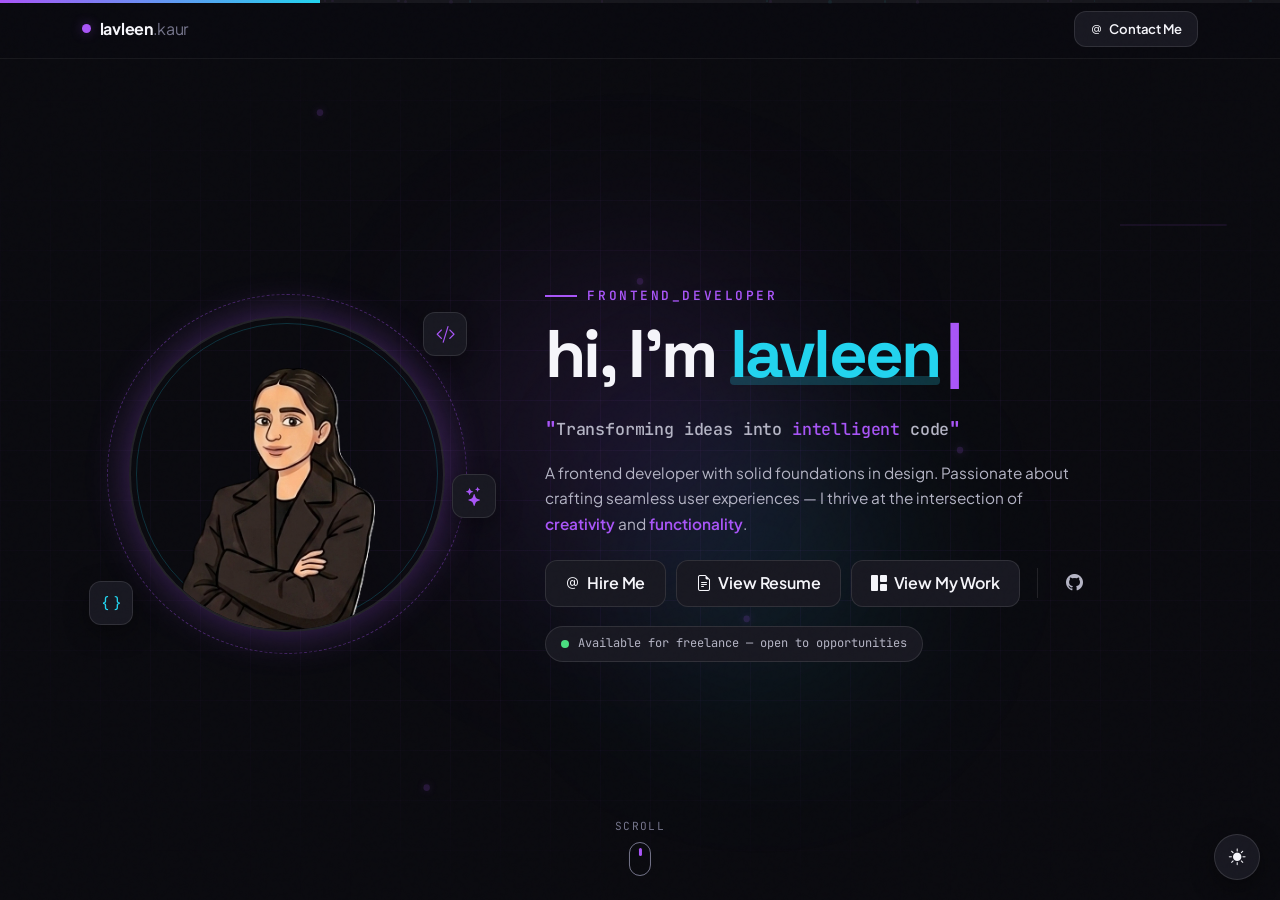
==== commit 7f1334fa: "Update index.html" ====
--- a/index.html
+++ b/index.html
@@ -629,7 +629,7 @@
         </div>
 
         <div class="row g-3 stagger-grid" data-anim="stagger-grid" data-delay="1">
-          <div class="col-md-6 stagger-item slide-from-left">
+          <div class="col-12 col-md-4 stagger-item slide-from-left">
             <article class="project-card">
               <div class="project-thumb">
                 <div class="project-thumb-inner project-cosmic">
@@ -655,7 +655,7 @@
               </div>
             </article>
           </div>
-          <div class="col-md-6 stagger-item slide-from-right">
+          <div class="col-12 col-md-4 stagger-item slide-from-right">
             <article class="project-card">
               <div class="project-thumb">
                 <div class="project-thumb-inner project-pehnawa">
@@ -680,7 +680,33 @@
               </div>
             </article>
           </div>
-          <div class="col-md-6 stagger-item slide-from-left">
+          <div class="col-12 col-md-4 stagger-item slide-from-left">
+            <article class="project-card">
+              <div class="project-thumb">
+                <div class="project-thumb-inner project-tamannaah">
+                  <img src="tamannaahclone.png"
+                    alt="Tamannaah site clone — front-end recreation of a celebrity personal website built for practice"
+                    class="project-thumb-img" onerror="this.style.display='none'">
+                </div>
+              </div>
+              <div class="project-body">
+                <div class="d-flex justify-content-between align-items-start">
+                  <h3 class="project-name">Tamannaah Clone</h3>
+                  <!-- <span class="project-year mono-font">2025</span> -->
+                </div>
+                <p class="project-type mono-font">Clone Project / Practice</p>
+                <p class="project-desc">Front-end recreation of a celebrity's personal website, rebuilt from scratch
+                  to practice matching layout, typography, and responsive behavior closely.</p>
+                <div class="project-links">
+                  <a href="https://lavleenkaur-13.github.io/clone-of-www.tamannaah.com/" class="btn btn-sm btn-primary-cta"
+                    target="_blank" rel="noopener"><i class="bi bi-box-arrow-up-right"></i> Live</a>
+                  <a href="https://github.com/lavleenkaur-13/clone-of-www.tamannaah.com" class="btn btn-sm btn-secondary-cta"
+                    target="_blank" rel="noopener"><i class="bi bi-github"></i> Code</a>
+                </div>
+              </div>
+            </article>
+          </div>
+          <div class="col-12 col-md-4 stagger-item slide-from-right">
             <article class="project-card">
               <div class="project-thumb">
                 <div class="project-thumb-inner project-seoulie">
@@ -705,7 +731,7 @@
               </div>
             </article>
           </div>
-          <div class="col-md-6 stagger-item slide-from-right">
+          <div class="col-12 col-md-4 stagger-item slide-from-left">
             <article class="project-card">
               <div class="project-thumb">
                 <div class="project-thumb-inner project-loaflab">
--- a/style.css
+++ b/style.css
@@ -1348,7 +1348,7 @@
 }
 
 .folder-grid {
-  max-width: 1080px;
+  max-width: 1220px;
   margin: 0 auto;
 }
 
@@ -1448,6 +1448,13 @@
   align-items: flex-start;
   justify-content: center;
   gap: 0.4rem;
+}
+
+.fc-tech-list--wrap {
+  flex-direction: row;
+  flex-wrap: wrap;
+  justify-content: center;
+  gap: 0.25rem 0.5rem;
 }
 
 .fc-dot {
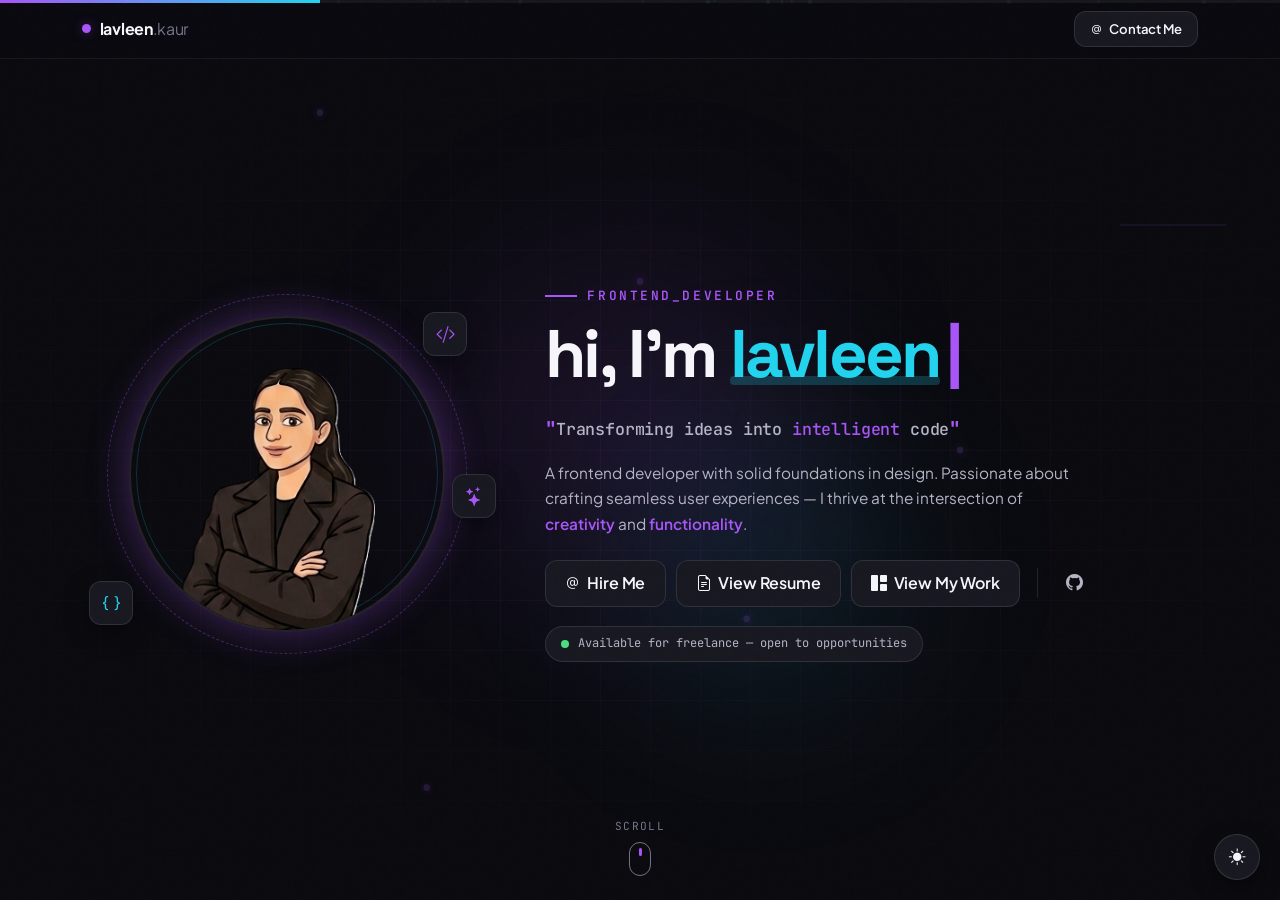
==== commit 3aa3fe66: "Update index.html" ====
--- a/index.html
+++ b/index.html
@@ -658,23 +658,22 @@
           <div class="col-12 col-md-4 stagger-item slide-from-right">
             <article class="project-card">
               <div class="project-thumb">
-                <div class="project-thumb-inner project-pehnawa">
-                  <img src="pehnawapanjab.png"
-                    alt="Pehnawa Panjab — Punjabi heritage fashion brand website built with Bootstrap 5"
+                <div class="project-thumb-inner project-crush">
+                  <img src="crush.png"
+                    alt="Crush — cherry lip butter beauty brand site with pink palette and ecommerce UI"
                     class="project-thumb-img" onerror="this.style.display='none'">
                 </div>
               </div>
               <div class="project-body">
                 <div class="d-flex justify-content-between align-items-start">
-                  <h3 class="project-name">Pehnawa Panjab</h3>
-                  <!-- <span class="project-year mono-font">2025</span> -->
-                </div>
-                <p class="project-type mono-font">Fashion / Brand</p>
-                <p class="project-desc">Polished brand website with full Bootstrap and SEO setup.</p>
+                  <h3 class="project-name">Crush</h3>
+                </div>
+                <p class="project-type mono-font">Beauty / E-commerce</p>
+                <p class="project-desc">Cherry lip butter beauty brand with pink aesthetic, marquee ticker, and multi-page ecommerce UI.</p>
                 <div class="project-links">
-                  <a href="https://lavleenkaur-13.github.io/pehnawapanjab/" class="btn btn-sm btn-primary-cta"
-                    target="_blank" rel="noopener"><i class="bi bi-box-arrow-up-right"></i> Live</a>
-                  <a href="https://github.com/lavleenkaur-13/pehnawapanjab" class="btn btn-sm btn-secondary-cta"
+                  <a href="https://lavleenkaur-13.github.io/crush/" class="btn btn-sm btn-primary-cta" target="_blank"
+                    rel="noopener"><i class="bi bi-box-arrow-up-right"></i> Live</a>
+                  <a href="https://github.com/lavleenkaur-13/crush" class="btn btn-sm btn-secondary-cta"
                     target="_blank" rel="noopener"><i class="bi bi-github"></i> Code</a>
                 </div>
               </div>
@@ -694,7 +693,7 @@
                   <h3 class="project-name">Tamannaah Clone</h3>
                   <!-- <span class="project-year mono-font">2025</span> -->
                 </div>
-                <p class="project-type mono-font">Clone Project / Practice</p>
+                <p class="project-type mono-font">Clone Project</p>
                 <p class="project-desc">Front-end recreation of a celebrity's personal website, rebuilt from scratch
                   to practice matching layout, typography, and responsive behavior closely.</p>
                 <div class="project-links">
@@ -720,8 +719,8 @@
                   <h3 class="project-name">Seoulie</h3>
                   <!-- <span class="project-year mono-font">2025</span> -->
                 </div>
-                <p class="project-type mono-font">Lifestyle / Landing</p>
-                <p class="project-desc">Clean modern landing page with Bootstrap 5 and smooth interactions.</p>
+                <p class="project-type mono-font">Lifestyle / Fashion</p>
+                <p class="project-desc">Clean modern Korean fashion site with Bootstrap 5 and smooth interactions.</p>
                 <div class="project-links">
                   <a href="https://lavleenkaur-13.github.io/Seoulie/" class="btn btn-sm btn-primary-cta" target="_blank"
                     rel="noopener"><i class="bi bi-box-arrow-up-right"></i> Live</a>
@@ -751,6 +750,31 @@
                   <a href="https://lavleenkaur-13.github.io/loaflab/" class="btn btn-sm btn-primary-cta" target="_blank"
                     rel="noopener"><i class="bi bi-box-arrow-up-right"></i> Live</a>
                   <a href="https://github.com/lavleenkaur-13/loaflab" class="btn btn-sm btn-secondary-cta"
+                    target="_blank" rel="noopener"><i class="bi bi-github"></i> Code</a>
+                </div>
+              </div>
+            </article>
+          </div>
+          <div class="col-12 col-md-4 stagger-item slide-from-right">
+            <article class="project-card">
+              <div class="project-thumb">
+                <div class="project-thumb-inner project-pehnawa">
+                  <img src="pehnawapanjab.png"
+                    alt="Pehnawa Panjab — Punjabi heritage fashion brand website built with Bootstrap 5"
+                    class="project-thumb-img" onerror="this.style.display='none'">
+                </div>
+              </div>
+              <div class="project-body">
+                <div class="d-flex justify-content-between align-items-start">
+                  <h3 class="project-name">Pehnawa Panjab</h3>
+                  <!-- <span class="project-year mono-font">2025</span> -->
+                </div>
+                <p class="project-type mono-font">Fashion / Brand</p>
+                <p class="project-desc">Polished brand website with full Bootstrap and SEO setup.</p>
+                <div class="project-links">
+                  <a href="https://lavleenkaur-13.github.io/pehnawapanjab/" class="btn btn-sm btn-primary-cta"
+                    target="_blank" rel="noopener"><i class="bi bi-box-arrow-up-right"></i> Live</a>
+                  <a href="https://github.com/lavleenkaur-13/pehnawapanjab" class="btn btn-sm btn-secondary-cta"
                     target="_blank" rel="noopener"><i class="bi bi-github"></i> Code</a>
                 </div>
               </div>
